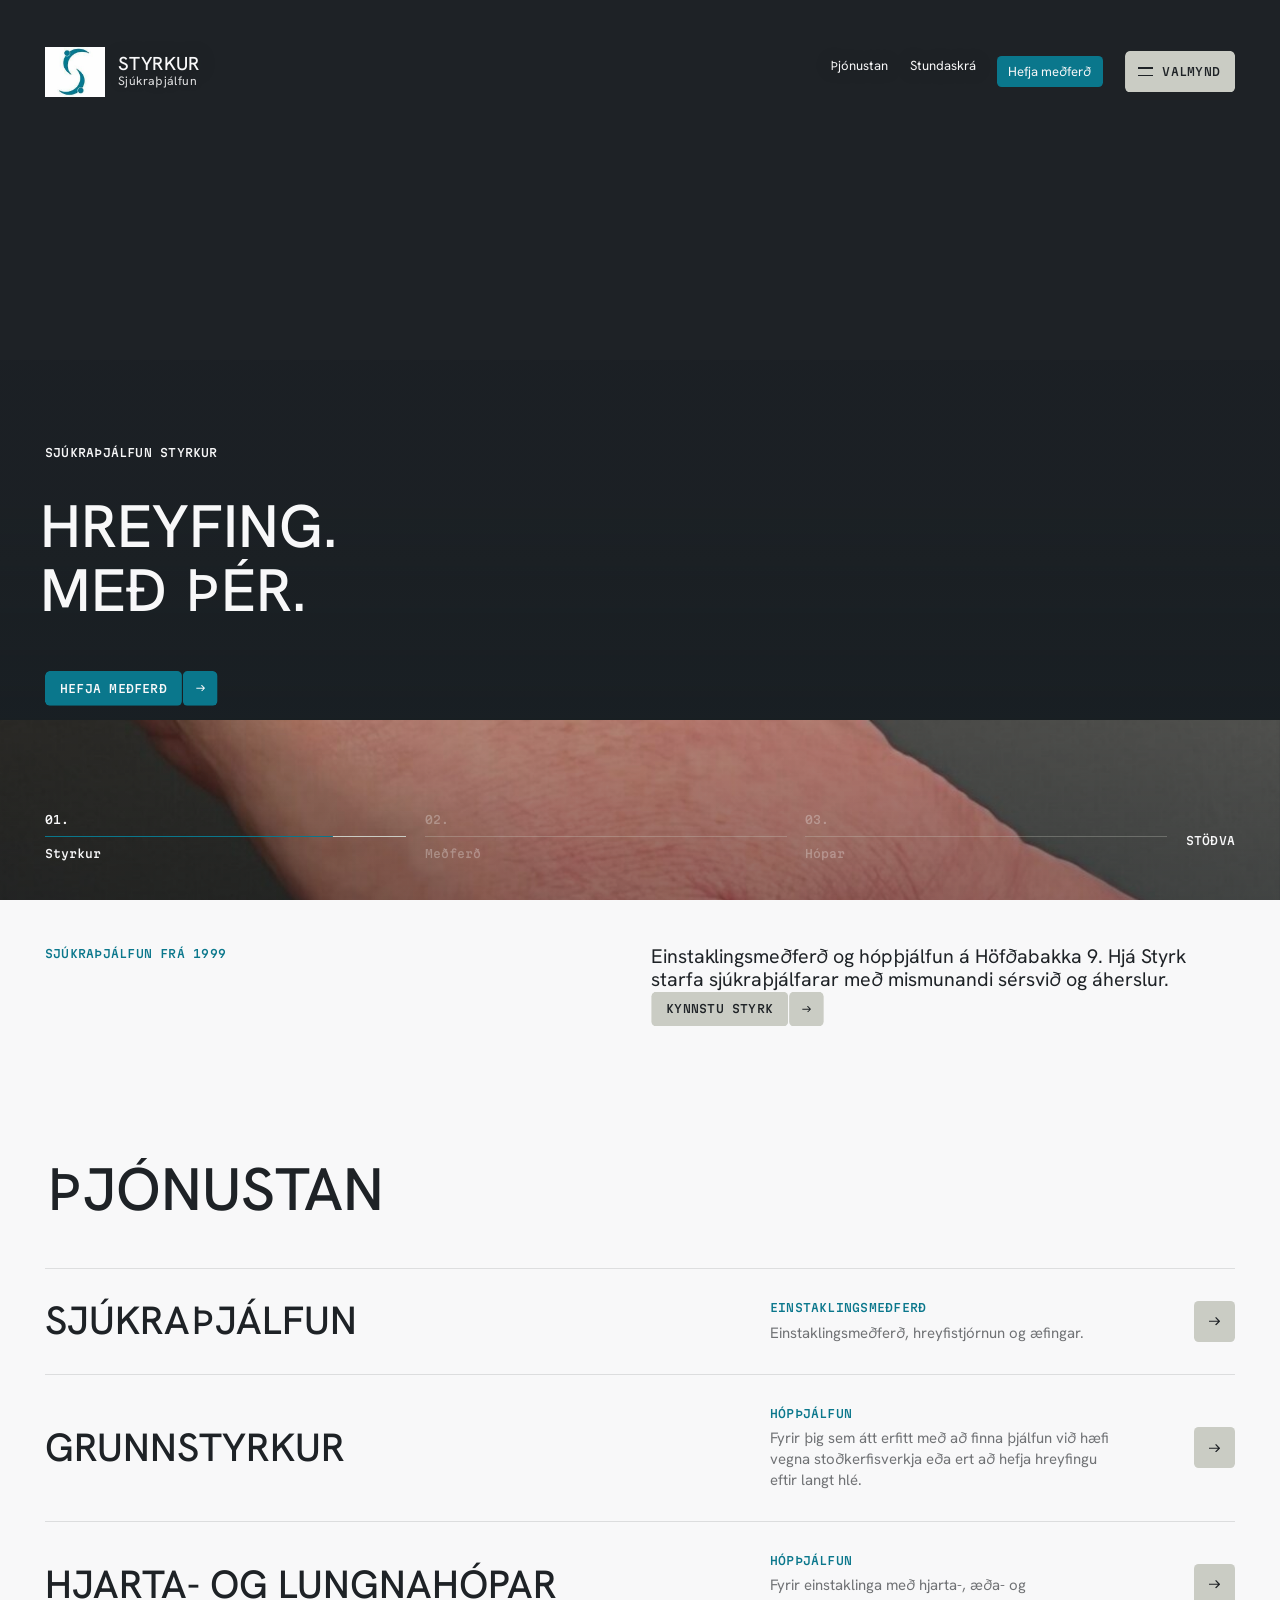
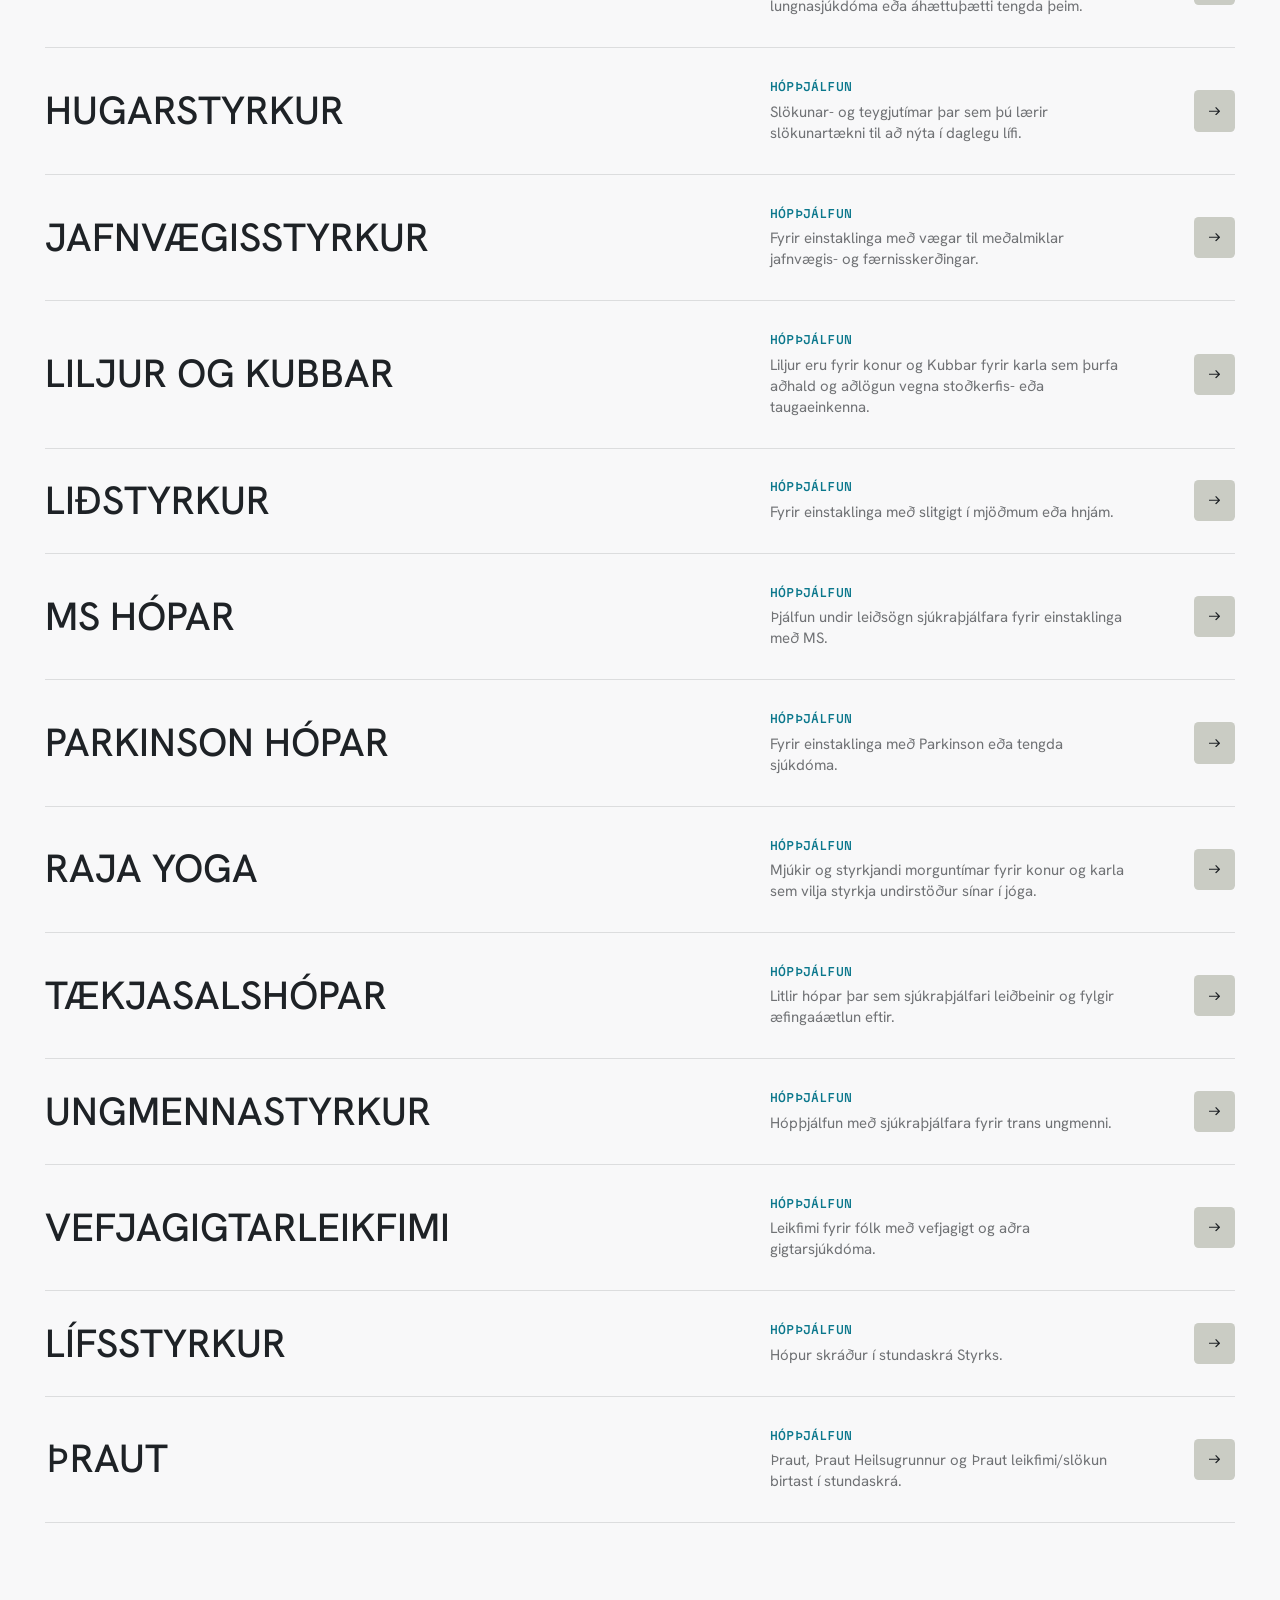
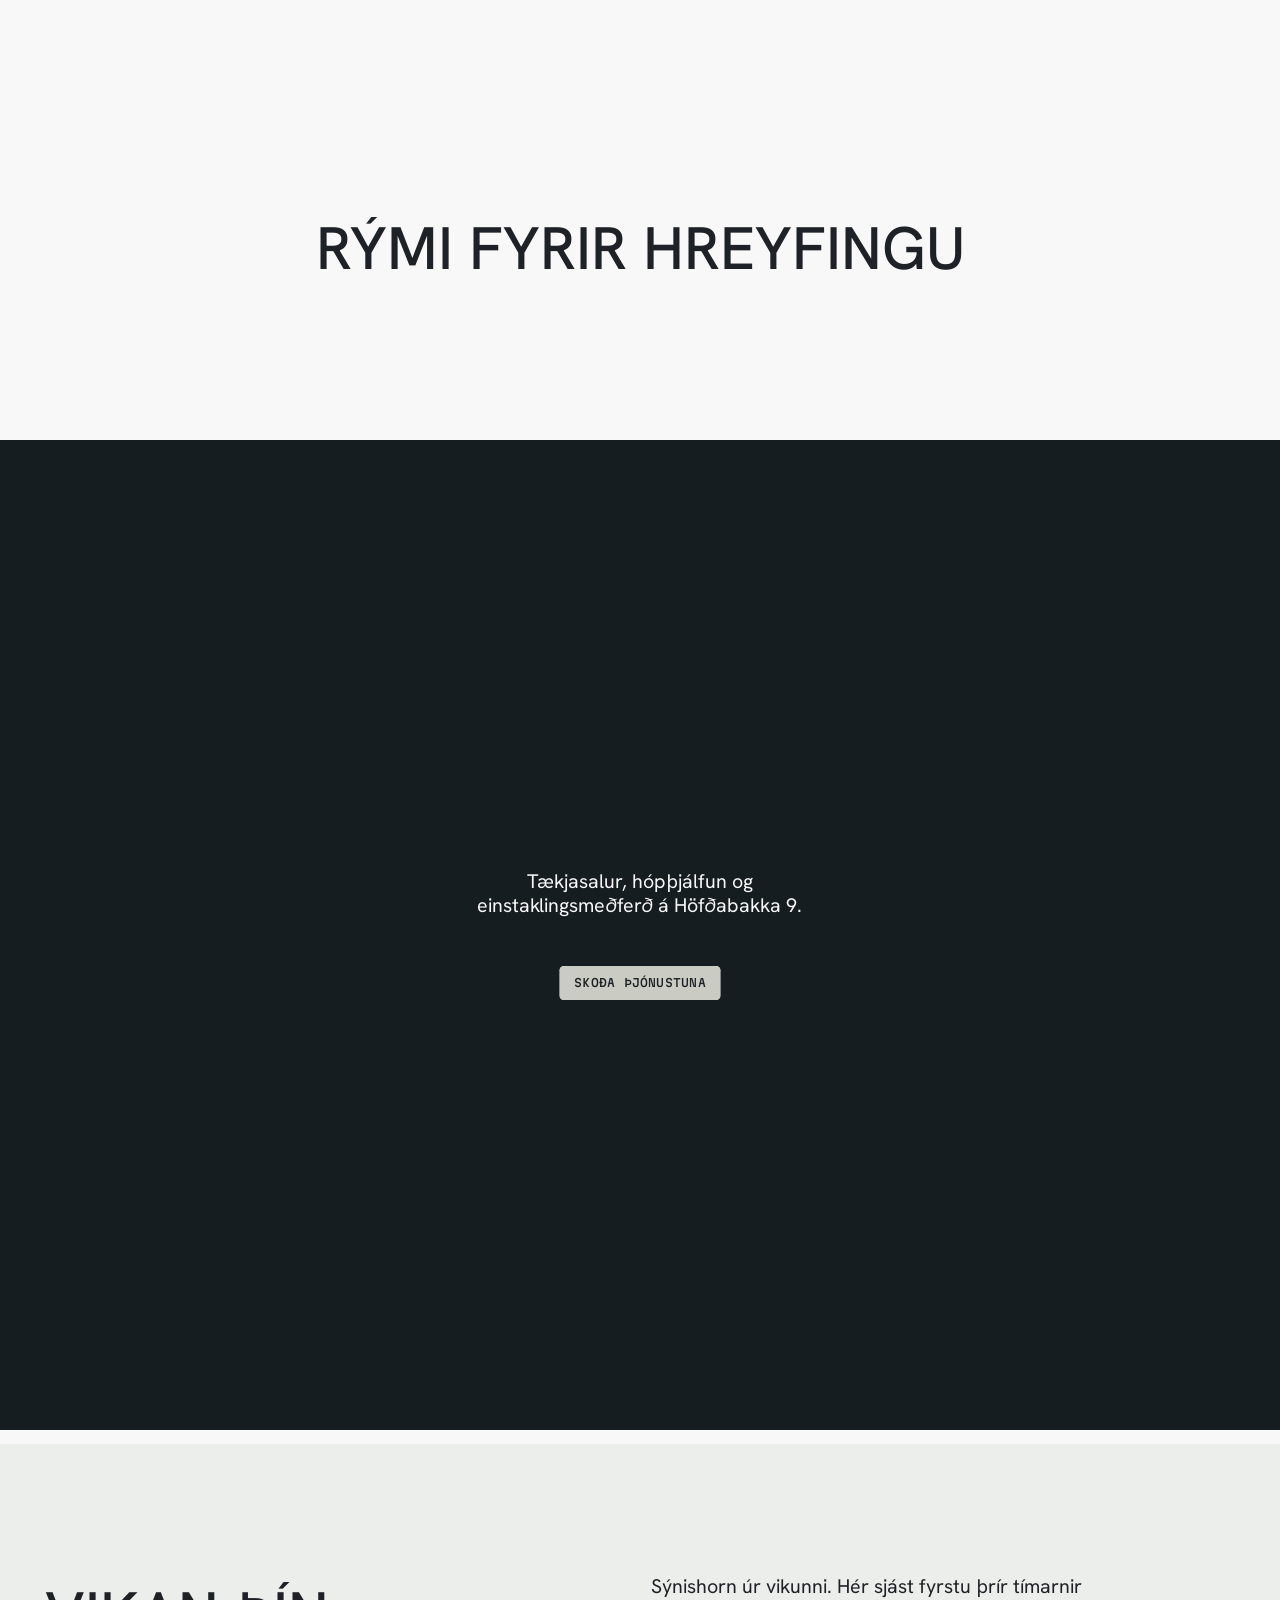
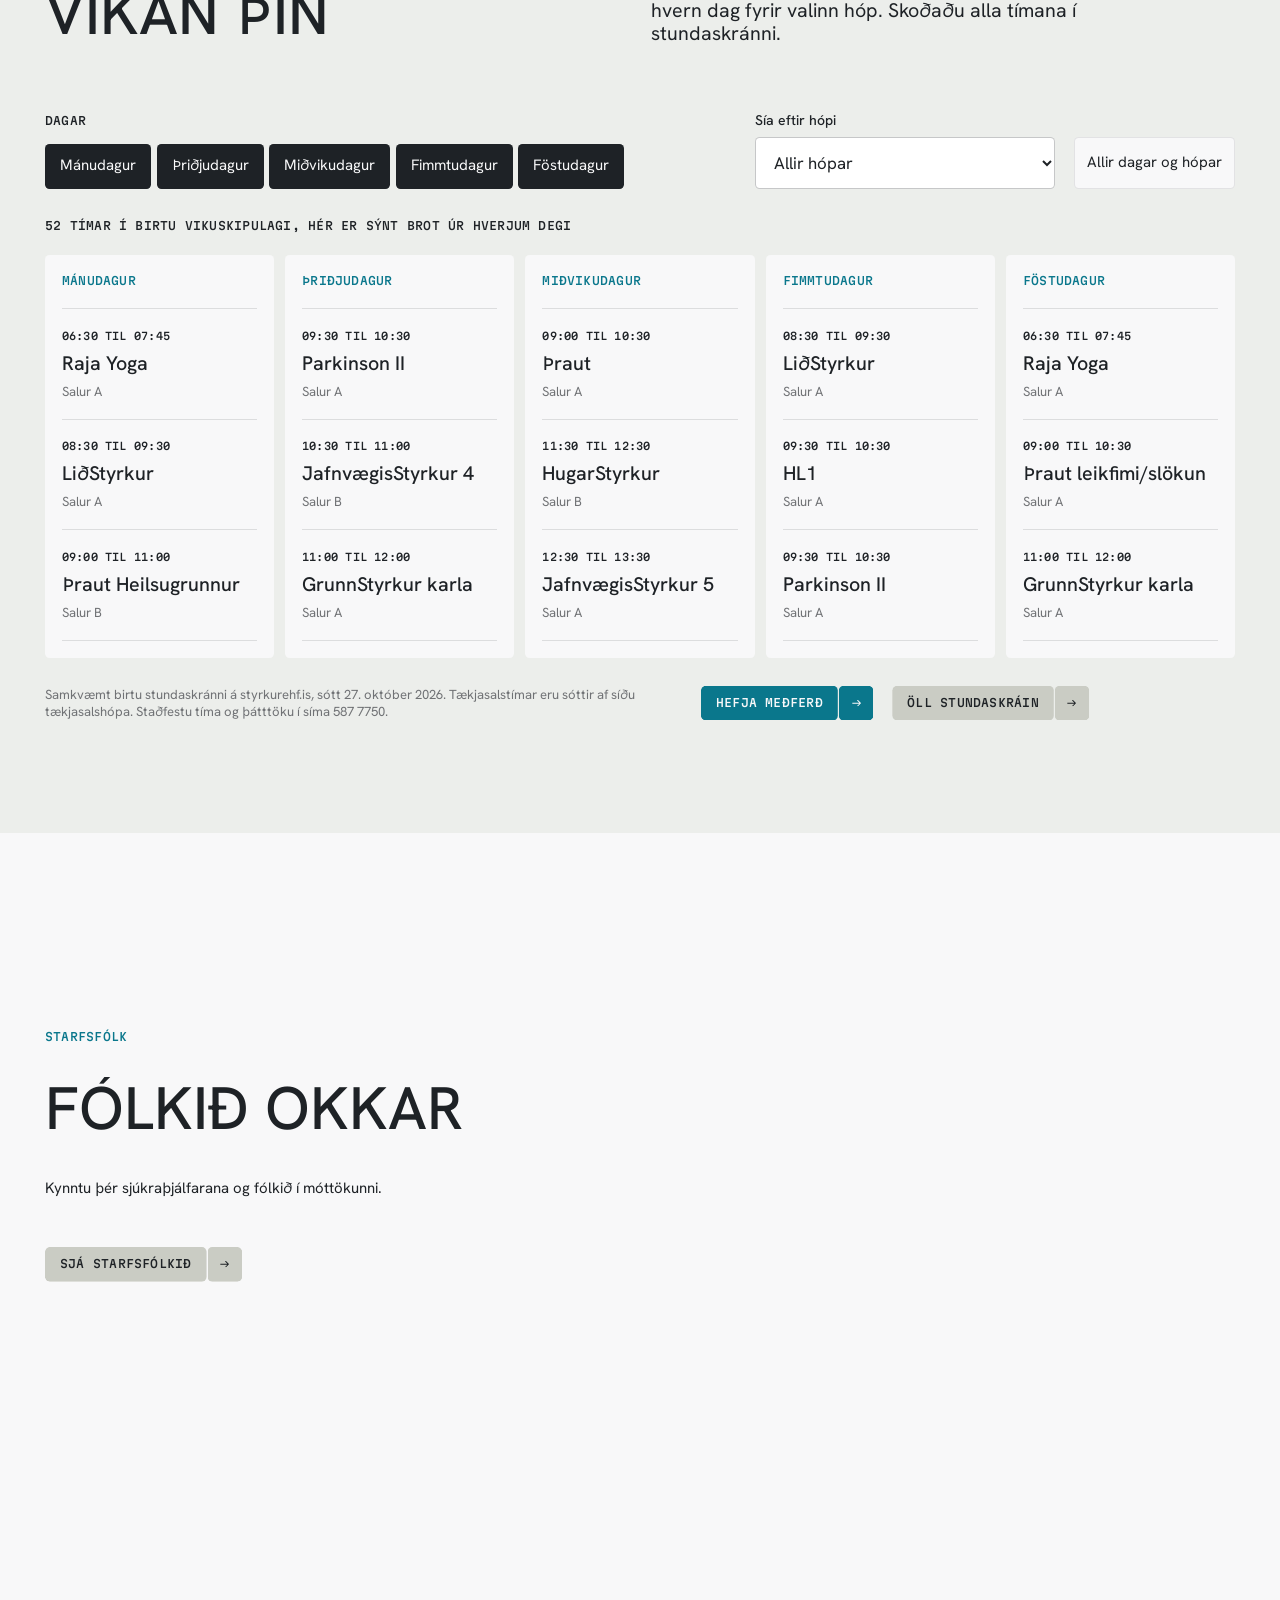
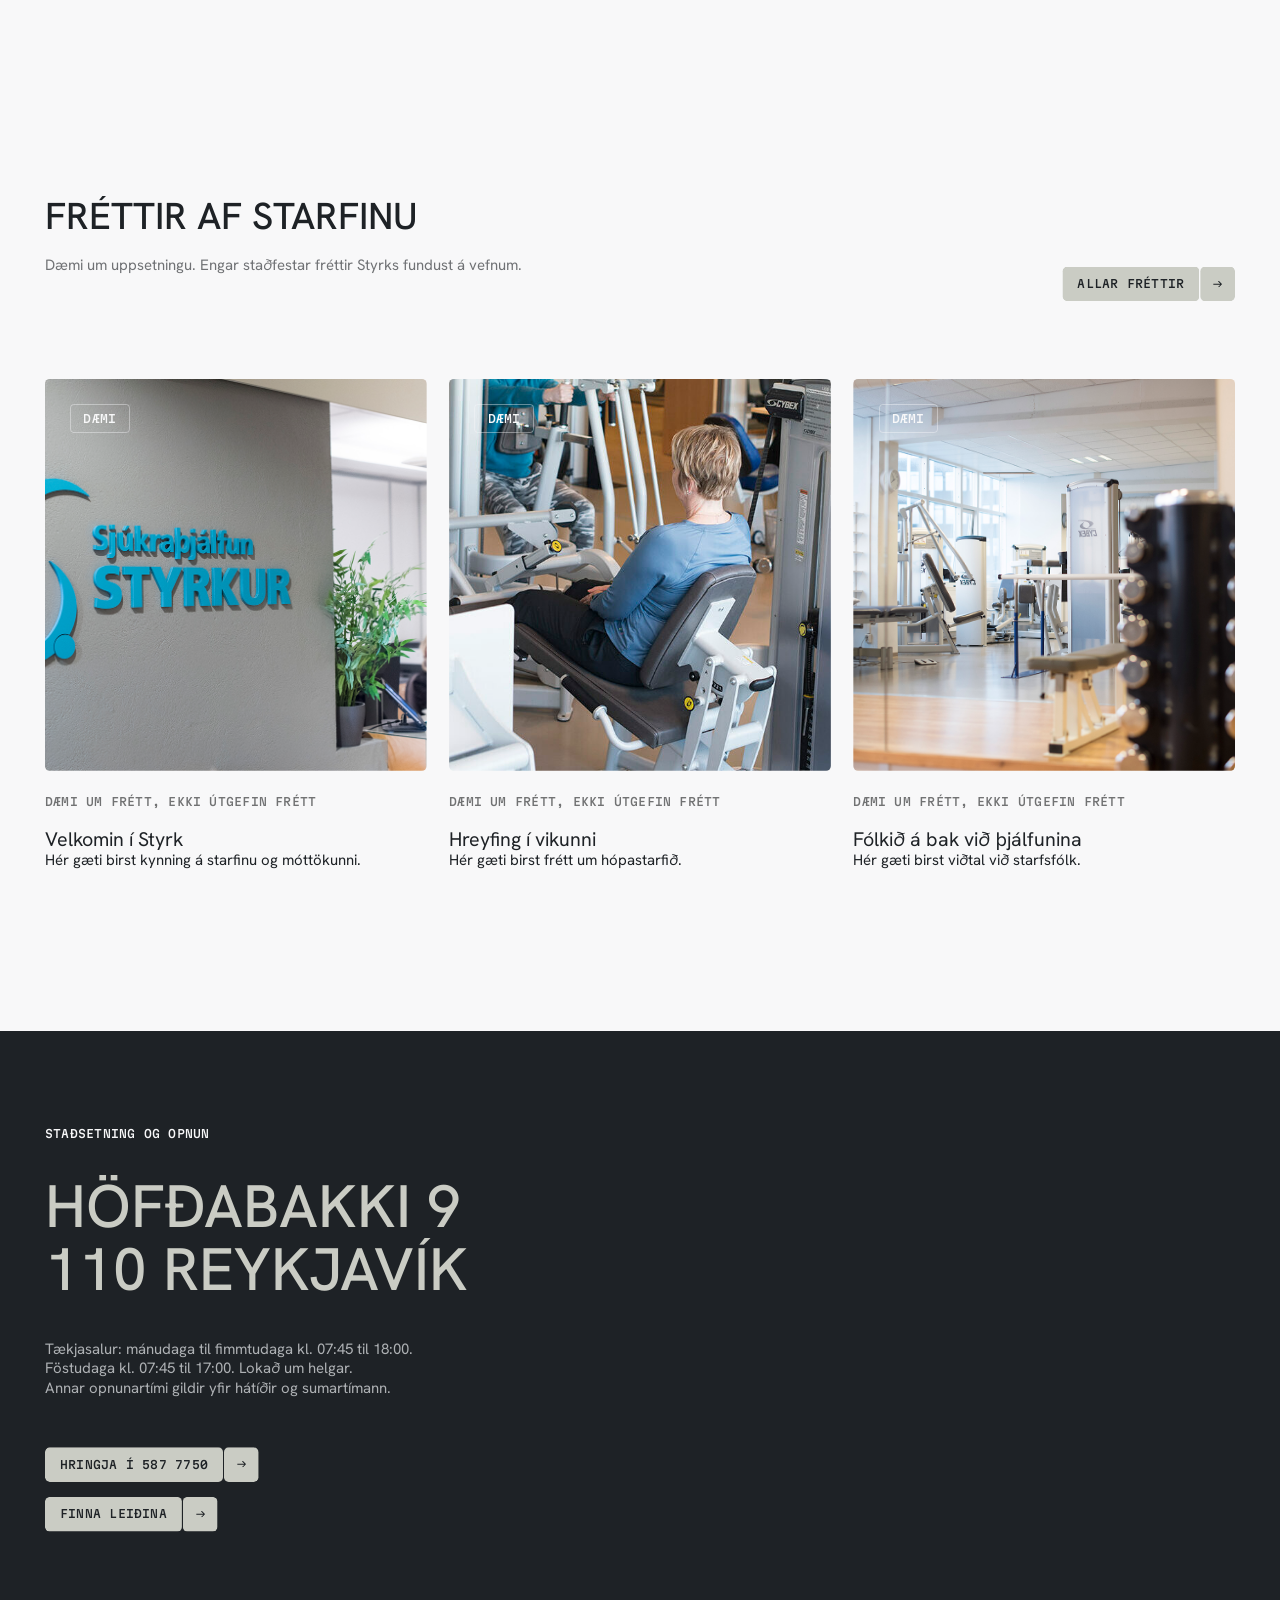
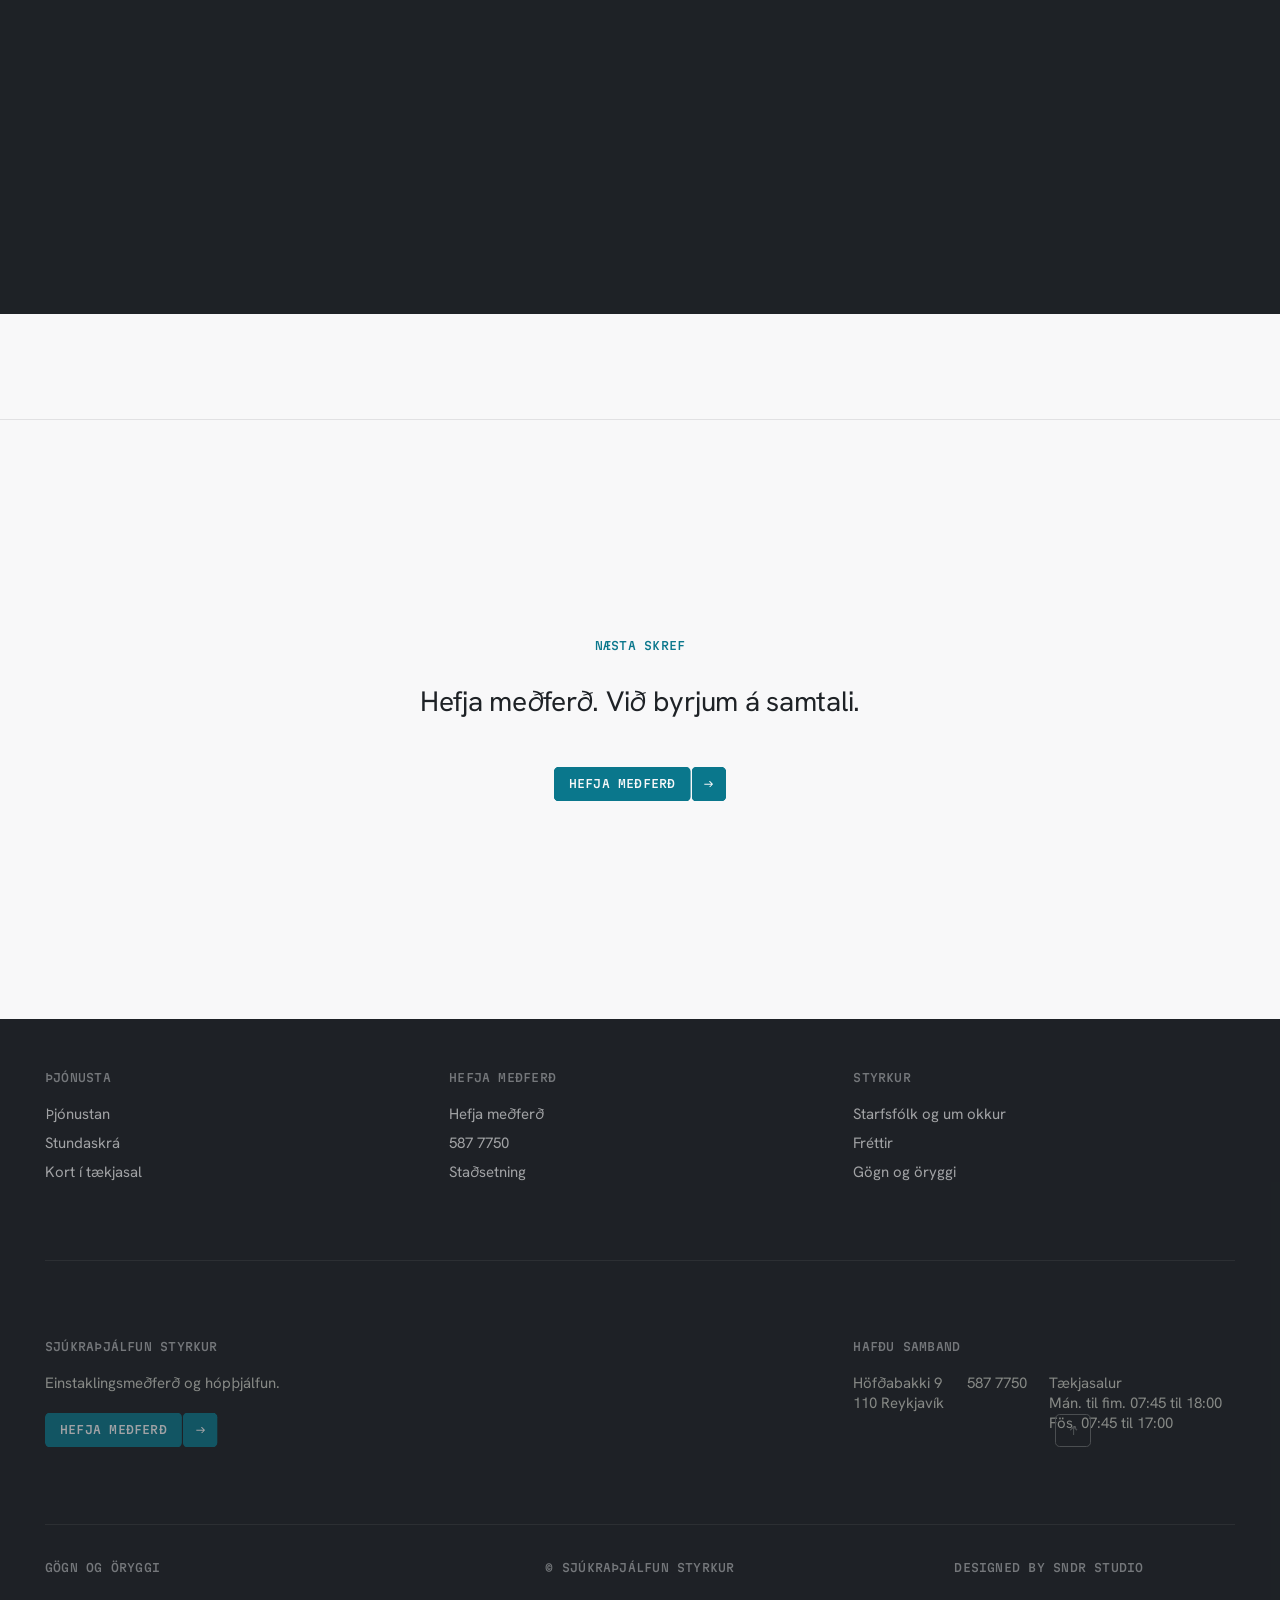
==== index.html @ fd708a23 "Deploy bebd283 (noindex preview)" ====
<!doctype html>
<html lang="is">
<head>
<meta charset="utf-8">
<meta name="viewport" content="width=device-width, initial-scale=1">
<title>Sjúkraþjálfun og hópþjálfun | Sjúkraþjálfun Styrkur</title>
<meta http-equiv="Content-Security-Policy" content="form-action 'none'">
<meta name="robots" content="noindex, nofollow">
<meta name="theme-color" content="#f8f8f9">
<link rel="icon" type="image/jpeg" href="img/cropped-cropped-logo.jpg">
<link rel="apple-touch-icon" href="img/cropped-cropped-logo.jpg">
<script>/* landing loader gate: home page, first visit per session, motion allowed. Failsafe opens after 4.5 s whatever happens. */
(function(){var d=document.documentElement,open;window.styrkurGate=new Promise(function(r){open=r});window.styrkurOpen=open;
try{var home=/(\/|index\.html)$/.test(location.pathname),seen=sessionStorage.getItem('styrkur-seen'),calm=matchMedia('(prefers-reduced-motion: reduce)').matches;
if(home&&!seen&&!calm){d.classList.add('is-loading');setTimeout(function(){if(d.classList.contains('is-loading')){d.classList.remove('is-loading');var l=document.getElementById('ldr');if(l)l.remove();open()}},4500)}else open()}catch(e){open()}})();</script>
<link rel="stylesheet" href="css/brand.css?v=styrkur-1">
<link rel="stylesheet" href="css/site.css?v=styrkur-1">
<link rel="stylesheet" href="css/pages.css?v=styrkur-1">
<link rel="stylesheet" href="css/styrkur.css?v=styrkur-3">
</head>
<body data-page="index">
<!-- Frumgerð. Ekkert er sent úr eyðublaðinu. -->
<svg width="0" height="0" style="position:absolute" aria-hidden="true"><symbol id="arrow" viewBox="0 0 12 9">
<path d="M7.5 0 12 4.5 7.5 9l-.9-.9 3-3H0V3.9h9.6l-3-3z" fill="currentColor"/></symbol></svg><a class="skip" href="#main">Fara beint í efni</a>
<header class="hdr hdr--offwhite" id="hdr"><div class="hdr__row"><a class="logo logo--lock" href="index.html" aria-label="Sjúkraþjálfun Styrkur, forsíða"><img class="logo__seal" src="img/cropped-cropped-logo.jpg" width="200" height="167" alt=""><span class="logo__name" translate="no"><span>STYRKUR</span><span>Sjúkraþjálfun</span></span></a>
<nav class="hdr__nav" aria-label="Flýtileiðir"><a href="thjonusta.html">Þjónustan</a><a href="stundaskra.html">Stundaskrá</a><a href="byrja.html" class="hdr__book">Hefja meðferð</a></nav>
<button class="burger burger--lbl " id="burger" aria-label="Opna valmynd" aria-expanded="false" aria-controls="nav"><span class="burger__in"></span><span class="burger__l"></span><span class="burger__t" aria-hidden="true">Valmynd</span></button></div></header>
<div class="nav-veil" aria-hidden="true"></div><div class="nav" id="nav" role="dialog" aria-modal="true" aria-label="Valmynd" tabindex="-1" inert><div class="nav__scroll" data-nav-scroll><div class="nav__box"><div class="nav__head"><a class="logo logo--lock" href="index.html" aria-label="Sjúkraþjálfun Styrkur, forsíða"><img class="logo__seal" src="img/cropped-cropped-logo.jpg" width="200" height="167" alt=""><span class="logo__name" translate="no"><span>STYRKUR</span><span>Sjúkraþjálfun</span></span></a><button class="burger burger--lbl nav__close" id="close" aria-label="Loka valmynd" ><span class="burger__in"></span><span class="burger__l"></span><span class="burger__t" aria-hidden="true">Loka</span></button></div><div class="nav__cols"><div class="nav__col">
<h2 class="nav__title t-mono"><button type="button" class="acc" aria-expanded="false" data-split="chars">Þjónusta</button></h2>
<ul class="nav__links">
<li><a href="thjonusta.html"><span style="--i:0">Þjónustan</span></a></li>
<li><a href="stundaskra.html"><span style="--i:1">Stundaskrá</span></a></li>
<li><a href="gjafabref.html"><span style="--i:2">Kort í tækjasal</span></a></li>
</ul></div><div class="nav__col">
<h2 class="nav__title t-mono"><button type="button" class="acc" aria-expanded="false" data-split="chars">Hefja meðferð</button></h2>
<ul class="nav__links">
<li><a href="byrja.html"><span style="--i:0">Hefja meðferð</span></a></li>
<li><a href="tel:+3545877750"><span style="--i:1">587 7750</span></a></li>
<li><a href="starfsfolk.html#stadsetning"><span style="--i:2">Staðsetning</span></a></li>
</ul></div><div class="nav__col">
<h2 class="nav__title t-mono"><button type="button" class="acc" aria-expanded="false" data-split="chars">Styrkur</button></h2>
<ul class="nav__links">
<li><a href="starfsfolk.html"><span style="--i:0">Starfsfólk og um okkur</span></a></li>
<li><a href="frettir.html"><span style="--i:1">Fréttir</span></a></li>
<li><a href="gogn.html"><span style="--i:2">Gögn og öryggi</span></a></li>
</ul></div></div><div class="nav__cards"><a class="nav__card" href="byrja.html"><span class="nav__thumb"><img class="ph" src="img/IMG_5588-scaled-e1670781606950.jpg" width="1920" height="1331" alt="" loading="lazy" decoding="async"></span><span class="nav__card-t"><span>Hefja meðferð</span><span>Byrjum á samtali</span></span></a><a class="nav__card" href="stundaskra.html"><span class="nav__thumb"><img class="ph" src="img/DSC_3458-copy-e1670781083453-edited.jpg" width="907" height="567" alt="" loading="lazy" decoding="async"></span><span class="nav__card-t"><span>Vikan þín</span><span>Hópar og tímar</span></span></a><a class="nav__card" href="starfsfolk.html"><span class="nav__thumb"><img class="ph" src="img/DSC_3448-copy.jpg" width="1200" height="801" alt="" loading="lazy" decoding="async"></span><span class="nav__card-t"><span>Fólkið okkar</span><span>Kynntu þér starfsfólkið</span></span></a></div><div class="nav__foot t-mono"><a href="tel:+3545877750"><span>587 7750</span></a><a href="starfsfolk.html#stadsetning"><span>Höfðabakki 9</span></a>
<p><span>© Sjúkraþjálfun Styrkur</span></p>
</div></div></div></div>
<main id="main" data-hero-dark><div class="ldr" id="ldr" aria-hidden="true"><div class="ldr__in"><img class="ldr__seal" src="img/cropped-cropped-logo.jpg" width="200" height="167" alt=""><span class="ldr__bar"><i></i></span></div></div>
<h1 class="sr">Sjúkraþjálfun Styrkur</h1>
<section class="hero" data-theme="media" id="hero"><div class="hero__stage"><div class="hero__slide is-active" data-i="0"><div class="hero__frame"><div class="hero__media"><img class="ph" src="img/IMG_5588-scaled-e1670781606950.jpg" width="1920" height="1331" alt="Meðferð hjá sjúkraþjálfara Styrks" fetchpriority="high" data-crop="hands"></div></div></div><div class="hero__slide " data-i="1"><div class="hero__frame"><div class="hero__media"><img class="ph" src="img/DSC_3448-copy.jpg" width="1200" height="801" alt="Móttaka Styrks" loading="lazy" decoding="async"></div></div></div><div class="hero__slide " data-i="2"><div class="hero__frame"><div class="hero__media"><img class="ph" src="img/DSC_3889l.jpg" width="1379" height="920" alt="Meðferð og þjálfun hjá Styrk" loading="lazy" decoding="async"></div></div></div></div><div class="hero__texts"><div class="hero__text grid " data-text="0" data-name="Styrkur">
<p class="hero__label t-mono"><span class="mask"><span data-reveal="slide">Sjúkraþjálfun Styrkur</span></span></p>
<h2 class="hero__title t-h1" data-split="lines3d">Hreyfing.<br>Með þér.</h2>
<div class="hero__cta" data-reveal="slide"><a class="btn btn--signal" href="byrja.html"><span class="btn__in"><span class="btn__seg">Hefja meðferð</span><span class="btn__seg btn__seg--icon"><svg aria-hidden="true"><use href="#arrow"/></svg></span></span></a></div></div><div class="hero__text grid is-hidden" data-text="1" data-name="Meðferð">
<p class="hero__label t-mono"><span class="mask"><span data-reveal="slide">Einstaklingsmeðferð</span></span></p>
<h2 class="hero__title t-h1" data-split="lines3d">Þjálfun fyrir þig</h2>
<div class="hero__cta" data-reveal="slide"><a class="btn btn--signal" href="byrja.html"><span class="btn__in"><span class="btn__seg">Hefja meðferð</span><span class="btn__seg btn__seg--icon"><svg aria-hidden="true"><use href="#arrow"/></svg></span></span></a></div></div><div class="hero__text grid is-hidden" data-text="2" data-name="Hópar">
<p class="hero__label t-mono"><span class="mask"><span data-reveal="slide">Hópþjálfun</span></span></p>
<h2 class="hero__title t-h1" data-split="lines3d">Finndu þinn takt</h2>
<div class="hero__cta" data-reveal="slide"><a class="btn btn--signal" href="byrja.html"><span class="btn__in"><span class="btn__seg">Hefja meðferð</span><span class="btn__seg btn__seg--icon"><svg aria-hidden="true"><use href="#arrow"/></svg></span></span></a></div></div></div><div class="hero__ctrl"><div class="pager t-mono" id="pager"></div><button class="hero__pause t-mono" id="heroPause" aria-pressed="false">Stöðva</button></div></section>
<section class="lwc grid px" data-theme="white" id="inngangur">
<p class="lwc__label t-mono eyebrow" data-split="chars">Sjúkraþjálfun frá 1999</p>
<div class="lwc__body">
<p class="t-lead" data-split="lines">Einstaklingsmeðferð og hópþjálfun á Höfðabakka 9. Hjá Styrk starfa sjúkraþjálfarar með mismunandi sérsvið og áherslur.</p>
<a class="btn " href="starfsfolk.html"><span class="btn__in"><span class="btn__seg">Kynnstu Styrk</span><span class="btn__seg btn__seg--icon"><svg aria-hidden="true"><use href="#arrow"/></svg></span></span></a></div></section>
<section class="cat px" data-theme="white" id="thjonusta">
<h2 class="cat__h t-h1" data-split="lines3d">Þjónustan</h2>
<ul class="cat__list">
<li data-reveal="fade"><a class="cat__i" href="thjonusta.html#einstaklingsmedferd"><span class="cat__n">Sjúkraþjálfun</span><span class="cat__d"><span class="cat__t t-mono">Einstaklingsmeðferð</span><span>Einstaklingsmeðferð, hreyfistjórnun og æfingar.</span></span><span class="cat__a" aria-hidden="true"><svg><use href="#arrow"/></svg></span><span class="cat__thumb"><img class="ph" src="img/IMG_5588-scaled-e1670781606950.jpg" width="1920" height="1331" alt="" loading="lazy" decoding="async"></span></a></li>
<li data-reveal="fade"><a class="cat__i" href="thjonusta.html#grunnstyrkur"><span class="cat__n">GrunnStyrkur</span><span class="cat__d"><span class="cat__t t-mono">Hópþjálfun</span><span>Fyrir þig sem átt erfitt með að finna þjálfun við hæfi vegna stoðkerfisverkja eða ert að hefja hreyfingu eftir langt hlé.</span></span><span class="cat__a" aria-hidden="true"><svg><use href="#arrow"/></svg></span><span class="cat__thumb"><img class="ph" src="img/DSC_3458-copy-e1670781083453-edited.jpg" width="907" height="567" alt="" loading="lazy" decoding="async"></span></a></li>
<li data-reveal="fade"><a class="cat__i" href="thjonusta.html#hjarta"><span class="cat__n">Hjarta- og lungnahópar</span><span class="cat__d"><span class="cat__t t-mono">Hópþjálfun</span><span>Fyrir einstaklinga með hjarta-, æða- og lungnasjúkdóma eða áhættuþætti tengda þeim.</span></span><span class="cat__a" aria-hidden="true"><svg><use href="#arrow"/></svg></span><span class="cat__thumb"><img class="ph" src="img/DSC_3884l.jpg" width="1444" height="964" alt="" loading="lazy" decoding="async"></span></a></li>
<li data-reveal="fade"><a class="cat__i" href="thjonusta.html#hugarstyrkur"><span class="cat__n">HugarStyrkur</span><span class="cat__d"><span class="cat__t t-mono">Hópþjálfun</span><span>Slökunar- og teygjutímar þar sem þú lærir slökunartækni til að nýta í daglegu lífi.</span></span><span class="cat__a" aria-hidden="true"><svg><use href="#arrow"/></svg></span><span class="cat__thumb"><img class="ph" src="img/DSC_3889l.jpg" width="1379" height="920" alt="" loading="lazy" decoding="async"></span></a></li>
<li data-reveal="fade"><a class="cat__i" href="thjonusta.html#jafnvaegi"><span class="cat__n">JafnvægisStyrkur</span><span class="cat__d"><span class="cat__t t-mono">Hópþjálfun</span><span>Fyrir einstaklinga með vægar til meðalmiklar jafnvægis- og færnisskerðingar.</span></span><span class="cat__a" aria-hidden="true"><svg><use href="#arrow"/></svg></span><span class="cat__thumb"><img class="ph" src="img/IMG_5588-scaled-e1670781606950.jpg" width="1920" height="1331" alt="" loading="lazy" decoding="async"></span></a></li>
<li data-reveal="fade"><a class="cat__i" href="thjonusta.html#liljur"><span class="cat__n">Liljur og Kubbar</span><span class="cat__d"><span class="cat__t t-mono">Hópþjálfun</span><span>Liljur eru fyrir konur og Kubbar fyrir karla sem þurfa aðhald og aðlögun vegna stoðkerfis- eða taugaeinkenna.</span></span><span class="cat__a" aria-hidden="true"><svg><use href="#arrow"/></svg></span><span class="cat__thumb"><img class="ph" src="img/DSC_3458-copy-e1670781083453-edited.jpg" width="907" height="567" alt="" loading="lazy" decoding="async"></span></a></li>
<li data-reveal="fade"><a class="cat__i" href="thjonusta.html#lidstyrkur"><span class="cat__n">LiðStyrkur</span><span class="cat__d"><span class="cat__t t-mono">Hópþjálfun</span><span>Fyrir einstaklinga með slitgigt í mjöðmum eða hnjám.</span></span><span class="cat__a" aria-hidden="true"><svg><use href="#arrow"/></svg></span><span class="cat__thumb"><img class="ph" src="img/DSC_3884l.jpg" width="1444" height="964" alt="" loading="lazy" decoding="async"></span></a></li>
<li data-reveal="fade"><a class="cat__i" href="thjonusta.html#ms"><span class="cat__n">MS hópar</span><span class="cat__d"><span class="cat__t t-mono">Hópþjálfun</span><span>Þjálfun undir leiðsögn sjúkraþjálfara fyrir einstaklinga með MS.</span></span><span class="cat__a" aria-hidden="true"><svg><use href="#arrow"/></svg></span><span class="cat__thumb"><img class="ph" src="img/DSC_3889l.jpg" width="1379" height="920" alt="" loading="lazy" decoding="async"></span></a></li>
<li data-reveal="fade"><a class="cat__i" href="thjonusta.html#parkinson"><span class="cat__n">Parkinson hópar</span><span class="cat__d"><span class="cat__t t-mono">Hópþjálfun</span><span>Fyrir einstaklinga með Parkinson eða tengda sjúkdóma.</span></span><span class="cat__a" aria-hidden="true"><svg><use href="#arrow"/></svg></span><span class="cat__thumb"><img class="ph" src="img/IMG_5588-scaled-e1670781606950.jpg" width="1920" height="1331" alt="" loading="lazy" decoding="async"></span></a></li>
<li data-reveal="fade"><a class="cat__i" href="thjonusta.html#yoga"><span class="cat__n">Raja Yoga</span><span class="cat__d"><span class="cat__t t-mono">Hópþjálfun</span><span>Mjúkir og styrkjandi morguntímar fyrir konur og karla sem vilja styrkja undirstöður sínar í jóga.</span></span><span class="cat__a" aria-hidden="true"><svg><use href="#arrow"/></svg></span><span class="cat__thumb"><img class="ph" src="img/DSC_3458-copy-e1670781083453-edited.jpg" width="907" height="567" alt="" loading="lazy" decoding="async"></span></a></li>
<li data-reveal="fade"><a class="cat__i" href="thjonusta.html#taekjasalur"><span class="cat__n">Tækjasalshópar</span><span class="cat__d"><span class="cat__t t-mono">Hópþjálfun</span><span>Litlir hópar þar sem sjúkraþjálfari leiðbeinir og fylgir æfingaáætlun eftir.</span></span><span class="cat__a" aria-hidden="true"><svg><use href="#arrow"/></svg></span><span class="cat__thumb"><img class="ph" src="img/DSC_3884l.jpg" width="1444" height="964" alt="" loading="lazy" decoding="async"></span></a></li>
<li data-reveal="fade"><a class="cat__i" href="thjonusta.html#ungmenni"><span class="cat__n">UngmennaStyrkur</span><span class="cat__d"><span class="cat__t t-mono">Hópþjálfun</span><span>Hópþjálfun með sjúkraþjálfara fyrir trans ungmenni.</span></span><span class="cat__a" aria-hidden="true"><svg><use href="#arrow"/></svg></span><span class="cat__thumb"><img class="ph" src="img/DSC_3889l.jpg" width="1379" height="920" alt="" loading="lazy" decoding="async"></span></a></li>
<li data-reveal="fade"><a class="cat__i" href="thjonusta.html#vefjagigt"><span class="cat__n">Vefjagigtarleikfimi</span><span class="cat__d"><span class="cat__t t-mono">Hópþjálfun</span><span>Leikfimi fyrir fólk með vefjagigt og aðra gigtarsjúkdóma.</span></span><span class="cat__a" aria-hidden="true"><svg><use href="#arrow"/></svg></span><span class="cat__thumb"><img class="ph" src="img/IMG_5588-scaled-e1670781606950.jpg" width="1920" height="1331" alt="" loading="lazy" decoding="async"></span></a></li>
<li data-reveal="fade"><a class="cat__i" href="thjonusta.html#lifsstyrkur"><span class="cat__n">LífsStyrkur</span><span class="cat__d"><span class="cat__t t-mono">Hópþjálfun</span><span>Hópur skráður í stundaskrá Styrks.</span></span><span class="cat__a" aria-hidden="true"><svg><use href="#arrow"/></svg></span><span class="cat__thumb"><img class="ph" src="img/DSC_3458-copy-e1670781083453-edited.jpg" width="907" height="567" alt="" loading="lazy" decoding="async"></span></a></li>
<li data-reveal="fade"><a class="cat__i" href="thjonusta.html#thraut"><span class="cat__n">Þraut</span><span class="cat__d"><span class="cat__t t-mono">Hópþjálfun</span><span>Þraut, Þraut Heilsugrunnur og Þraut leikfimi/slökun birtast í stundaskrá.</span></span><span class="cat__a" aria-hidden="true"><svg><use href="#arrow"/></svg></span><span class="cat__thumb"><img class="ph" src="img/DSC_3884l.jpg" width="1444" height="964" alt="" loading="lazy" decoding="async"></span></a></li>
</ul></section>
<section class="fsm" data-theme="white" id="thjalfun"><div class="fsm__intro px">
<h2 class="t-h1" data-split="lines3d">Rými fyrir hreyfingu</h2>
</div><div class="fsm__spacer plx" data-theme="media"><div class="fsm__sticky"><div class="fsm__bg"><span class="plx__m"><img class="ph" src="img/DSC_3889l.jpg" width="1200" height="801" loading="lazy" alt="Tækjasalur Styrks"></span></div><div class="fsm__content">
<p class="fsm__text t-lead" data-split="lines">Tækjasalur, hópþjálfun og einstaklingsmeðferð á Höfðabakka 9.</p>
<a class="btn" href="thjonusta.html" data-reveal="fade"><span class="btn__in"><span class="btn__seg">Skoða þjónustuna</span></span></a></div></div></div></section>
<section class="vk px" data-theme="grey" id="vikan" data-timetable data-limit="3"><div class="vk__head grid">
<h2 class="vk__title t-h1" data-split="lines3d">Vikan þín</h2>
<p class="vk__intro" data-split="lines">Sýnishorn úr vikunni. Hér sjást fyrstu þrír tímarnir hvern dag fyrir valinn hóp. Skoðaðu alla tímana í stundaskránni.</p>
</div><div class="st-filters" data-reveal="fade">
<fieldset>
<legend class="t-mono">Dagar</legend>
<div class="vk__picks"><label class="st-check"><input type="checkbox" value="mánudagur" checked data-day><span>Mánudagur</span></label><label class="st-check"><input type="checkbox" value="þriðjudagur" checked data-day><span>Þriðjudagur</span></label><label class="st-check"><input type="checkbox" value="miðvikudagur" checked data-day><span>Miðvikudagur</span></label><label class="st-check"><input type="checkbox" value="fimmtudagur" checked data-day><span>Fimmtudagur</span></label><label class="st-check"><input type="checkbox" value="föstudagur" checked data-day><span>Föstudagur</span></label></div></fieldset>
<div class="fld"><label for="group-filter">Sía eftir hópi</label><select id="group-filter"><option value="all">Allir hópar</option><option value="grunnstyrkur">GrunnStyrkur</option><option value="hjarta">Hjarta- og lungnahópar</option><option value="hugarstyrkur">HugarStyrkur</option><option value="jafnvaegi">JafnvægisStyrkur</option><option value="liljur">Liljur og Kubbar</option><option value="lidstyrkur">LiðStyrkur</option><option value="ms">MS hópar</option><option value="parkinson">Parkinson hópar</option><option value="yoga">Raja Yoga</option><option value="taekjasalur">Tækjasalshópar</option><option value="ungmenni">UngmennaStyrkur</option><option value="vefjagigt">Vefjagigtarleikfimi</option><option value="lifsstyrkur">LífsStyrkur</option><option value="thraut">Þraut</option></select></div><button class="vk__pick" type="button" data-reset>Allir dagar og hópar</button></div>
<p class="st-status t-mono" role="status" data-count-status></p>
<div class="st-week" data-results>
<section class="st-day" data-schedule-day="mánudagur">
<h3 class="t-mono">Mánudagur</h3>
<ul>
<li class="st-session" data-group="yoga"><span class="st-time t-mono"><time>06:30</time> til <time>07:45</time></span><a href="thjonusta.html#yoga">Raja Yoga</a><span class="st-room">Salur A</span></li>
<li class="st-session" data-group="lidstyrkur"><span class="st-time t-mono"><time>08:30</time> til <time>09:30</time></span><a href="thjonusta.html#lidstyrkur">LiðStyrkur</a><span class="st-room">Salur A</span></li>
<li class="st-session" data-group="thraut"><span class="st-time t-mono"><time>09:00</time> til <time>11:00</time></span><a href="thjonusta.html#thraut">Þraut Heilsugrunnur</a><span class="st-room">Salur B</span></li>
<li class="st-session" data-group="hjarta"><span class="st-time t-mono"><time>09:30</time> til <time>10:30</time></span><a href="thjonusta.html#hjarta">HL1</a><span class="st-room">Salur A</span></li>
<li class="st-session" data-group="liljur"><span class="st-time t-mono"><time>10:30</time> til <time>11:30</time></span><a href="thjonusta.html#liljur">Liljur</a><span class="st-room">Salur B</span></li>
<li class="st-session" data-group="taekjasalur"><span class="st-time t-mono"><time>10:30</time> til <time>11:30</time></span><a href="thjonusta.html#taekjasalur">Tækjasalshópur 2</a><span class="st-room">Tækjasalur</span></li>
<li class="st-session" data-group="hjarta"><span class="st-time t-mono"><time>11:30</time> til <time>12:30</time></span><a href="thjonusta.html#hjarta">HL2</a><span class="st-room">Salur A</span></li>
<li class="st-session" data-group="jafnvaegi"><span class="st-time t-mono"><time>12:30</time> til <time>13:30</time></span><a href="thjonusta.html#jafnvaegi">JafnvægisStyrkur 5</a><span class="st-room">Salur B</span></li>
<li class="st-session" data-group="taekjasalur"><span class="st-time t-mono"><time>12:30</time> til <time>13:30</time></span><a href="thjonusta.html#taekjasalur">Tækjasalshópur 3</a><span class="st-room">Tækjasalur</span></li>
<li class="st-session" data-group="ms"><span class="st-time t-mono"><time>13:00</time> til <time>14:00</time></span><a href="thjonusta.html#ms">MS hópur 1</a><span class="st-room">Salur B</span></li>
<li class="st-session" data-group="grunnstyrkur"><span class="st-time t-mono"><time>13:30</time> til <time>14:30</time></span><a href="thjonusta.html#grunnstyrkur">GrunnStyrkur 1</a><span class="st-room">Salur A</span></li>
<li class="st-session" data-group="ms"><span class="st-time t-mono"><time>14:00</time> til <time>15:00</time></span><a href="thjonusta.html#ms">MS hópur 2</a><span class="st-room">Salur B</span></li>
</ul>
<p class="st-day-empty" hidden>Engir birtir tímar fyrir þetta val.</p>
</section>
<section class="st-day" data-schedule-day="þriðjudagur">
<h3 class="t-mono">Þriðjudagur</h3>
<ul>
<li class="st-session" data-group="parkinson"><span class="st-time t-mono"><time>09:30</time> til <time>10:30</time></span><a href="thjonusta.html#parkinson">Parkinson II</a><span class="st-room">Salur A</span></li>
<li class="st-session" data-group="jafnvaegi"><span class="st-time t-mono"><time>10:30</time> til <time>11:00</time></span><a href="thjonusta.html#jafnvaegi">JafnvægisStyrkur 4</a><span class="st-room">Salur B</span></li>
<li class="st-session" data-group="grunnstyrkur"><span class="st-time t-mono"><time>11:00</time> til <time>12:00</time></span><a href="thjonusta.html#grunnstyrkur">GrunnStyrkur karla</a><span class="st-room">Salur A</span></li>
<li class="st-session" data-group="hjarta"><span class="st-time t-mono"><time>11:00</time> til <time>12:00</time></span><a href="thjonusta.html#hjarta">HL3</a><span class="st-room">Salur B</span></li>
<li class="st-session" data-group="taekjasalur"><span class="st-time t-mono"><time>11:30</time> til <time>12:30</time></span><a href="thjonusta.html#taekjasalur">Tækjasalshópur 1</a><span class="st-room">Tækjasalur</span></li>
<li class="st-session" data-group="grunnstyrkur"><span class="st-time t-mono"><time>12:00</time> til <time>13:00</time></span><a href="thjonusta.html#grunnstyrkur">GrunnStyrkur 2</a><span class="st-room">Salur A</span></li>
<li class="st-session" data-group="jafnvaegi"><span class="st-time t-mono"><time>13:00</time> til <time>14:00</time></span><a href="thjonusta.html#jafnvaegi">JafnvægisStyrkur 1</a><span class="st-room">Salur B</span></li>
<li class="st-session" data-group="jafnvaegi"><span class="st-time t-mono"><time>14:00</time> til <time>15:00</time></span><a href="thjonusta.html#jafnvaegi">JafnvægisStyrkur 2</a><span class="st-room">Salur B</span></li>
<li class="st-session" data-group="liljur"><span class="st-time t-mono"><time>14:30</time> til <time>15:30</time></span><a href="thjonusta.html#liljur">Kubbar</a><span class="st-room">Salur A</span></li>
<li class="st-session" data-group="jafnvaegi"><span class="st-time t-mono"><time>15:00</time> til <time>16:00</time></span><a href="thjonusta.html#jafnvaegi">JafnvægisStyrkur 3</a><span class="st-room">Salur B</span></li>
<li class="st-session" data-group="parkinson"><span class="st-time t-mono"><time>15:30</time> til <time>16:30</time></span><a href="thjonusta.html#parkinson">Parkinson I</a><span class="st-room">Salur A</span></li>
<li class="st-session" data-group="lifsstyrkur"><span class="st-time t-mono"><time>16:00</time> til <time>17:00</time></span><a href="thjonusta.html#lifsstyrkur">LífsStyrkur</a><span class="st-room">Salur B</span></li>
<li class="st-session" data-group="parkinson"><span class="st-time t-mono"><time>16:30</time> til <time>17:30</time></span><a href="thjonusta.html#parkinson">Parkinson III</a><span class="st-room">Salur A</span></li>
</ul>
<p class="st-day-empty" hidden>Engir birtir tímar fyrir þetta val.</p>
</section>
<section class="st-day" data-schedule-day="miðvikudagur">
<h3 class="t-mono">Miðvikudagur</h3>
<ul>
<li class="st-session" data-group="thraut"><span class="st-time t-mono"><time>09:00</time> til <time>10:30</time></span><a href="thjonusta.html#thraut">Þraut</a><span class="st-room">Salur A</span></li>
<li class="st-session" data-group="hugarstyrkur"><span class="st-time t-mono"><time>11:30</time> til <time>12:30</time></span><a href="thjonusta.html#hugarstyrkur">HugarStyrkur</a><span class="st-room">Salur B</span></li>
<li class="st-session" data-group="jafnvaegi"><span class="st-time t-mono"><time>12:30</time> til <time>13:30</time></span><a href="thjonusta.html#jafnvaegi">JafnvægisStyrkur 5</a><span class="st-room">Salur A</span></li>
<li class="st-session" data-group="ms"><span class="st-time t-mono"><time>13:00</time> til <time>14:00</time></span><a href="thjonusta.html#ms">MS hópur 1</a><span class="st-room">Salur B</span></li>
<li class="st-session" data-group="jafnvaegi"><span class="st-time t-mono"><time>13:30</time> til <time>14:30</time></span><a href="thjonusta.html#jafnvaegi">JafnvægisStyrkur 6</a><span class="st-room">Salur A</span></li>
<li class="st-session" data-group="ungmenni"><span class="st-time t-mono"><time>16:00</time> til <time>17:00</time></span><a href="thjonusta.html#ungmenni">UngmennaStyrkur</a><span class="st-room">Salur A</span></li>
</ul>
<p class="st-day-empty" hidden>Engir birtir tímar fyrir þetta val.</p>
</section>
<section class="st-day" data-schedule-day="fimmtudagur">
<h3 class="t-mono">Fimmtudagur</h3>
<ul>
<li class="st-session" data-group="lidstyrkur"><span class="st-time t-mono"><time>08:30</time> til <time>09:30</time></span><a href="thjonusta.html#lidstyrkur">LiðStyrkur</a><span class="st-room">Salur A</span></li>
<li class="st-session" data-group="hjarta"><span class="st-time t-mono"><time>09:30</time> til <time>10:30</time></span><a href="thjonusta.html#hjarta">HL1</a><span class="st-room">Salur A</span></li>
<li class="st-session" data-group="parkinson"><span class="st-time t-mono"><time>09:30</time> til <time>10:30</time></span><a href="thjonusta.html#parkinson">Parkinson II</a><span class="st-room">Salur A</span></li>
<li class="st-session" data-group="liljur"><span class="st-time t-mono"><time>09:30</time> til <time>10:30</time></span><a href="thjonusta.html#liljur">Liljur</a><span class="st-room">Salur B</span></li>
<li class="st-session" data-group="jafnvaegi"><span class="st-time t-mono"><time>10:30</time> til <time>11:30</time></span><a href="thjonusta.html#jafnvaegi">JafnvægisStyrkur 4</a><span class="st-room">Salur B</span></li>
<li class="st-session" data-group="taekjasalur"><span class="st-time t-mono"><time>10:30</time> til <time>11:30</time></span><a href="thjonusta.html#taekjasalur">Tækjasalshópur 2</a><span class="st-room">Tækjasalur</span></li>
<li class="st-session" data-group="hjarta"><span class="st-time t-mono"><time>11:30</time> til <time>12:30</time></span><a href="thjonusta.html#hjarta">HL2</a><span class="st-room">Salur A</span></li>
<li class="st-session" data-group="grunnstyrkur"><span class="st-time t-mono"><time>12:00</time> til <time>13:00</time></span><a href="thjonusta.html#grunnstyrkur">GrunnStyrkur 2</a><span class="st-room">Salur A</span></li>
<li class="st-session" data-group="jafnvaegi"><span class="st-time t-mono"><time>13:00</time> til <time>14:00</time></span><a href="thjonusta.html#jafnvaegi">JafnvægisStyrkur 1</a><span class="st-room">Salur B</span></li>
<li class="st-session" data-group="grunnstyrkur"><span class="st-time t-mono"><time>13:30</time> til <time>14:30</time></span><a href="thjonusta.html#grunnstyrkur">GrunnStyrkur 1</a><span class="st-room">Salur A</span></li>
<li class="st-session" data-group="jafnvaegi"><span class="st-time t-mono"><time>14:00</time> til <time>15:00</time></span><a href="thjonusta.html#jafnvaegi">JafnvægisStyrkur 2</a><span class="st-room">Salur B</span></li>
<li class="st-session" data-group="jafnvaegi"><span class="st-time t-mono"><time>15:00</time> til <time>16:00</time></span><a href="thjonusta.html#jafnvaegi">JafnvægisStyrkur 3</a><span class="st-room">Salur B</span></li>
<li class="st-session" data-group="parkinson"><span class="st-time t-mono"><time>15:30</time> til <time>16:30</time></span><a href="thjonusta.html#parkinson">Parkinson I</a><span class="st-room">Salur A</span></li>
<li class="st-session" data-group="parkinson"><span class="st-time t-mono"><time>16:30</time> til <time>17:30</time></span><a href="thjonusta.html#parkinson">Parkinson III</a><span class="st-room">Salur A</span></li>
</ul>
<p class="st-day-empty" hidden>Engir birtir tímar fyrir þetta val.</p>
</section>
<section class="st-day" data-schedule-day="föstudagur">
<h3 class="t-mono">Föstudagur</h3>
<ul>
<li class="st-session" data-group="yoga"><span class="st-time t-mono"><time>06:30</time> til <time>07:45</time></span><a href="thjonusta.html#yoga">Raja Yoga</a><span class="st-room">Salur A</span></li>
<li class="st-session" data-group="thraut"><span class="st-time t-mono"><time>09:00</time> til <time>10:30</time></span><a href="thjonusta.html#thraut">Þraut leikfimi/slökun</a><span class="st-room">Salur A</span></li>
<li class="st-session" data-group="grunnstyrkur"><span class="st-time t-mono"><time>11:00</time> til <time>12:00</time></span><a href="thjonusta.html#grunnstyrkur">GrunnStyrkur karla</a><span class="st-room">Salur A</span></li>
<li class="st-session" data-group="hjarta"><span class="st-time t-mono"><time>11:00</time> til <time>12:00</time></span><a href="thjonusta.html#hjarta">HL3</a><span class="st-room">Salur B</span></li>
<li class="st-session" data-group="thraut"><span class="st-time t-mono"><time>12:00</time> til <time>13:30</time></span><a href="thjonusta.html#thraut">Þraut leikfimi/slökun</a><span class="st-room">Salur A</span></li>
<li class="st-session" data-group="ms"><span class="st-time t-mono"><time>13:00</time> til <time>14:00</time></span><a href="thjonusta.html#ms">MS hópur 1</a><span class="st-room">Salur B</span></li>
<li class="st-session" data-group="jafnvaegi"><span class="st-time t-mono"><time>13:30</time> til <time>14:30</time></span><a href="thjonusta.html#jafnvaegi">JafnvægisStyrkur 6</a><span class="st-room">Salur A</span></li>
</ul>
<p class="st-day-empty" hidden>Engir birtir tímar fyrir þetta val.</p>
</section>
</div>
<p class="st-empty" hidden data-empty>Engir birtir tímar fyrir þetta val. Veldu aðra daga eða hóp.</p>
<div class="st-schedule-foot" data-reveal="fade">
<p>Samkvæmt birtu stundaskránni á styrkurehf.is, sótt 27. október 2026. Tækjasalstímar eru sóttir af síðu tækjasalshópa. Staðfestu tíma og þátttöku í síma 587 7750.</p>
<a class="btn btn--signal" href="byrja.html"><span class="btn__in"><span class="btn__seg">Hefja meðferð</span><span class="btn__seg btn__seg--icon"><svg aria-hidden="true"><use href="#arrow"/></svg></span></span></a><a class="btn " href="stundaskra.html"><span class="btn__in"><span class="btn__seg">Öll stundaskráin</span><span class="btn__seg btn__seg--icon"><svg aria-hidden="true"><use href="#arrow"/></svg></span></span></a></div></section>
<section class="tm  px" data-theme="white" id="folk"><div class="tm__wrap grid plx"><div class="tm__content">
<p class="t-mono eyebrow" data-split="chars">Starfsfólk</p>
<h2 class="t-h1" data-split="lines3d">Fólkið okkar</h2>
<p class="tm__copy" data-split="lines">Kynntu þér sjúkraþjálfarana og fólkið í móttökunni.</p>
<a class="btn " href="starfsfolk.html"><span class="btn__in"><span class="btn__seg">Sjá starfsfólkið</span><span class="btn__seg btn__seg--icon"><svg aria-hidden="true"><use href="#arrow"/></svg></span></span></a></div><div class="tm__media"><span class="plx__m"><img class="ph" src="img/DSC_3018sq.jpg" width="600" height="600" alt="Hjá Sjúkraþjálfun Styrk" loading="lazy" decoding="async"></span></div></div></section>
<section class="jt grid px" data-theme="white" id="frettir"><div class="jt__head">
<h2 class="t-h2" data-split="lines3d">Fréttir af starfinu</h2>
<p class="st-note">Dæmi um uppsetningu. Engar staðfestar fréttir Styrks fundust á vefnum.</p>
</div><div class="jt__cta"><a class="btn " href="frettir.html"><span class="btn__in"><span class="btn__seg">Allar fréttir</span><span class="btn__seg btn__seg--icon"><svg aria-hidden="true"><use href="#arrow"/></svg></span></span></a></div><ul class="jt__row">
<li>
<article class="tile" id="daemi-1" data-reveal="up"><div class="tile__img"><img class="ph" src="img/DSC_3448-copy.jpg" width="1200" height="801" alt="" loading="lazy" decoding="async"><span class="tile__chip t-mono">Dæmi</span></div><div class="tile__body">
<p class="tile__tags t-mono">Dæmi um frétt, ekki útgefin frétt</p>
<h3 class="tile__title t-lead">Velkomin í Styrk</h3>
<p>Hér gæti birst kynning á starfinu og móttökunni.</p>
</div></article>
</li>
<li>
<article class="tile" id="daemi-2" data-reveal="up"><div class="tile__img"><img class="ph" src="img/DSC_3458-copy-e1670781083453-edited.jpg" width="907" height="567" alt="" loading="lazy" decoding="async"><span class="tile__chip t-mono">Dæmi</span></div><div class="tile__body">
<p class="tile__tags t-mono">Dæmi um frétt, ekki útgefin frétt</p>
<h3 class="tile__title t-lead">Hreyfing í vikunni</h3>
<p>Hér gæti birst frétt um hópastarfið.</p>
</div></article>
</li>
<li>
<article class="tile" id="daemi-3" data-reveal="up"><div class="tile__img"><img class="ph" src="img/DSC_3889l.jpg" width="1379" height="920" alt="" loading="lazy" decoding="async"><span class="tile__chip t-mono">Dæmi</span></div><div class="tile__body">
<p class="tile__tags t-mono">Dæmi um frétt, ekki útgefin frétt</p>
<h3 class="tile__title t-lead">Fólkið á bak við þjálfunina</h3>
<p>Hér gæti birst viðtal við starfsfólk.</p>
</div></article>
</li>
</ul></section>
<section class="tmd" data-theme="dark" id="stadsetning"><div class="tmd__wrap plx"><div class="tmd__content">
<p class="t-mono eyebrow" data-split="chars">Staðsetning og opnun</p>
<h2 class="t-h1" data-split="lines3d">Höfðabakki 9<br>110 Reykjavík</h2>
<div class="tmd__copy" data-split="lines">
<p>Tækjasalur: mánudaga til fimmtudaga kl. 07:45 til 18:00. Föstudaga kl. 07:45 til 17:00. Lokað um helgar.</p>
<p>Annar opnunartími gildir yfir hátíðir og sumartímann.</p>
</div><a class="btn " href="tel:+3545877750"><span class="btn__in"><span class="btn__seg">Hringja í 587 7750</span><span class="btn__seg btn__seg--icon"><svg aria-hidden="true"><use href="#arrow"/></svg></span></span></a><a class="btn " href="https://www.google.com/maps/search/?api=1&amp;query=Hofdabakki+9+Reykjavik"><span class="btn__in"><span class="btn__seg">Finna leiðina</span><span class="btn__seg btn__seg--icon"><svg aria-hidden="true"><use href="#arrow"/></svg></span></span></a></div><div class="tmd__media"><span class="plx__m"><img class="ph" src="img/DSC_3448-copy.jpg" width="1200" height="801" alt="Móttaka Styrks" loading="lazy" decoding="async"></span></div></div></section>
<section class="fwc grid px" data-theme="white" id="hefja"><div class="fwc__box">
<p class="t-mono eyebrow" data-split="chars">Næsta skref</p>
<h2 class="fwc__copy" data-scrub>Hefja meðferð. Við byrjum á samtali.</h2>
<a class="btn btn--signal" href="byrja.html"><span class="btn__in"><span class="btn__seg">Hefja meðferð</span><span class="btn__seg btn__seg--icon"><svg aria-hidden="true"><use href="#arrow"/></svg></span></span></a></div></section>
</main>
<footer class="ftr" data-theme="dark"><div class="ftr__in px"><div class="ftr__nav grid"><div>
<h2 class="ftr__t t-mono"><button type="button" class="acc" aria-expanded="false">Þjónusta</button></h2>
<ul class="ftr__list">
<li><a href="thjonusta.html">Þjónustan</a></li>
<li><a href="stundaskra.html">Stundaskrá</a></li>
<li><a href="gjafabref.html">Kort í tækjasal</a></li>
</ul></div><div>
<h2 class="ftr__t t-mono"><button type="button" class="acc" aria-expanded="false">Hefja meðferð</button></h2>
<ul class="ftr__list">
<li><a href="byrja.html">Hefja meðferð</a></li>
<li><a href="tel:+3545877750">587 7750</a></li>
<li><a href="starfsfolk.html#stadsetning">Staðsetning</a></li>
</ul></div><div>
<h2 class="ftr__t t-mono"><button type="button" class="acc" aria-expanded="false">Styrkur</button></h2>
<ul class="ftr__list">
<li><a href="starfsfolk.html">Starfsfólk og um okkur</a></li>
<li><a href="frettir.html">Fréttir</a></li>
<li><a href="gogn.html">Gögn og öryggi</a></li>
</ul></div></div><div class="ftr__mid"><div class="ftr__news">
<h2 class="ftr__t t-mono">Sjúkraþjálfun Styrkur</h2>
<p>Einstaklingsmeðferð og hópþjálfun.</p>
<a class="btn btn--signal" href="byrja.html"><span class="btn__in"><span class="btn__seg">Hefja meðferð</span><span class="btn__seg btn__seg--icon"><svg aria-hidden="true"><use href="#arrow"/></svg></span></span></a></div><div class="ftr__contact">
<h2 class="ftr__t t-mono">Hafðu samband</h2>
<p>Höfðabakki 9<br>110 Reykjavík</p>
<a class="ul" href="tel:+3545877750">587 7750</a>
<p>Tækjasalur<br>Mán. til fim. 07:45 til 18:00<br>Fös. 07:45 til 17:00</p>
</div><button class="btn ftr__top" id="toTop" aria-label="Efst á síðu"><span class="btn__in"><span class="btn__seg"><svg viewBox="0 0 12 12" aria-hidden="true"><path d="M6 0 11 5l-.9.9L6.6 2.4V12H5.4V2.4L1.9 5.9 1 5z" fill="currentColor"/></svg><svg viewBox="0 0 12 12" aria-hidden="true"><path d="M6 0 11 5l-.9.9L6.6 2.4V12H5.4V2.4L1.9 5.9 1 5z" fill="currentColor"/></svg></span></span></button></div><div class="ftr__bot grid t-mono"><a href="gogn.html">Gögn og öryggi</a><span>© Sjúkraþjálfun Styrkur</span><a class="ftr__credit" href="https://sndrstudio.is">Designed by SNDR Studio</a></div></div></footer>
<div class="cur" id="cur" aria-hidden="true"><div class="cur__pill t-mono"><span id="curText"></span><svg style="width:1rem;height:.8rem"><use href="#arrow"/></svg></div></div>

<script src="js/vendor/gsap.min.js"></script>
<script src="js/vendor/SplitText.min.js"></script>
<script src="js/vendor/ScrollToPlugin.min.js"></script>
<script src="js/vendor/CustomEase.min.js"></script>
<script src="js/vendor/lenis.min.js"></script>
<script src="js/site.js?v=styrkur-3"></script>
<script src="js/styrkur.js?v=styrkur-3"></script>
</body>
</html>
---- css/brand.css ----
/* Styrkur brand layer. Original type and neutral system tokens retained. */
@font-face{font-family:"Sans";src:url("../fonts/hanken/hanken-grotesk-v12-latin_latin-ext-regular.woff2") format("woff2");font-weight:300 450;font-display:swap}
@font-face{font-family:"Sans";src:url("../fonts/hanken/hanken-grotesk-v12-latin_latin-ext-500.woff2") format("woff2");font-weight:451 700;font-display:swap}
@font-face{font-family:"Mono";src:url("../fonts/martian/martian-mono-v6-latin_latin-ext-100.woff2") format("woff2");font-weight:100 300;font-display:swap}
@font-face{font-family:"Mono";src:url("../fonts/martian/martian-mono-v6-latin_latin-ext-500.woff2") format("woff2");font-weight:301 700;font-display:swap}
:root{
  /* colour roles */
  --ink:#1e2226;      /* primary text, dark sections, menu panel          ref #1e2226 */
  --paper:#f8f8f9;    /* page background, text on dark                    ref #f8f8f9 */
  --signal:#0a778c;   /* median logo pixel; 4.91:1 on paper, 5.21:1 with white */
  --stone:#caccc4;    /* button fill, tracks, text on dark                 ref #caccc4 */
  --mute:#707275;     /* body copy on light: AA set from the bundle, 4.55:1 ref #787a7d */
  --mute-2:#717273;   /* tags, dates, table rows: AA 4.54:1                ref #a5a7a8 */
  --line-dark:#696c6e;/* outline button on dark, captions: 3.03:1         ref #4b4e51 */
  --media:#c9ccc6;    /* media placeholder before load                     ref #bbb */
  --sans:"Sans",system-ui,sans-serif;
  --mono:"Mono",ui-monospace,monospace;
}
.tmd__copy,.ftr__t,.nav__title{color:#86888b}  /* mute on ink: 4.50:1 */
---- css/site.css ----
/* Clean-room rebuild of the olympic.no system. Values from ../TEARDOWN.md. Own markup, own class names. */

:root{
  --wrap:172.8rem; --margin:4.8rem; --gutter:2.4rem; --cols:12; --radius:.5rem; --header-h:15.3rem;
  --col-w:calc((min(100vw,var(--wrap)) - 2*var(--margin) - (var(--cols) - 1)*var(--gutter))/var(--cols));
  --pad-x:max((100% - var(--wrap))/2 + var(--margin),var(--margin));
  --ease-out:cubic-bezier(.22,.7,.2,1); --ease-in:cubic-bezier(.55,.085,.68,.53); --ease-dive:cubic-bezier(.85,0,.15,1); --ease-tile:cubic-bezier(.77,0,.18,1);
  --menu-dur:1.2s; --menu-dim:.25; --tempo-1:2s; --tempo-2:2s;
}
@media (min-width:1729px){:root{--wrap:216rem;--margin:6rem;--gutter:3rem}}
@media (max-width:1023px){:root{--margin:2rem;--gutter:2rem;--tempo-1:.8s;--tempo-2:1s}}
@media (max-width:519px){:root{--header-h:18.1rem;--cols:2;--margin:1.6rem;--gutter:1.6rem}}

html{font-size:.5787037037vw;background:var(--paper);overflow:hidden scroll}
@media (min-width:1729px){html{font-size:.462962963vw}}
@media (max-width:1439px){html{font-size:.7320644217vw}}
@media (max-width:1023px){html{font-size:9px}}
@media (max-width:519px){html{font-size:2.6666666667vw}}
html.lenis,html.lenis body{height:auto}
.lenis.lenis-stopped{overflow:hidden}
*,*::before,*::after{box-sizing:border-box;margin:0;padding:0}
body{font:450 1.6rem/1.3125 var(--sans);color:var(--ink);background:var(--paper);-webkit-font-smoothing:antialiased}
a{color:inherit;text-decoration:none} button{font:inherit;color:inherit;background:none;border:0;cursor:pointer} ul{list-style:none} img{display:block;max-width:100%}
.sr{position:absolute;width:1px;height:1px;overflow:hidden;clip-path:inset(50%);white-space:nowrap}
html.no-scroll,html.menu-open{overflow:hidden;overscroll-behavior:none}

/* type roles */
.t-mono{font:500 1.2rem/1.5833333333 var(--mono);letter-spacing:.02em;text-transform:uppercase}
.t-h1{font:500 6.4rem/1.0625 var(--sans);text-transform:uppercase}
.t-h2{font:500 4rem/1.1 var(--sans);text-transform:uppercase}
.t-lead{font:450 2.1rem/1.1904761905 var(--sans)}
@media (max-width:1023px){.t-h2{font-size:3.4rem;line-height:1.0555555556}}
@media (max-width:767px){.t-h1{font-size:4rem;line-height:1.15}.t-lead{font-size:1.9rem;line-height:1.2105263158}}
.eyebrow{color:var(--signal)}
.grid{display:grid;grid-template-columns:repeat(var(--cols),minmax(0,1fr));column-gap:var(--gutter)}
.px{padding-inline:var(--pad-x)}

/* placeholder media: neutral, image-free */
.ph{position:absolute;inset:0;background:var(--media)}
.ph--sea{background:linear-gradient(180deg,#8d9aa3 0%,#5d6b75 45%,#2c353c 100%)}
.ph--dusk{background:linear-gradient(170deg,#a9b4ba 0%,#6f7c84 40%,#1f262b 100%)}
.ph--steel{background:linear-gradient(200deg,#7e8890 0%,#47525a 55%,#1b2126 100%)}
.ph--fog{background:linear-gradient(180deg,#c7cdd0 0%,#98a3a9 60%,#5f6a71 100%)}
.ph--night{background:linear-gradient(180deg,#39434b 0%,#1e2226 100%)}

/* parallax recipe (CSS scroll-driven) */
.plx{view-timeline-name:--plx;view-timeline-axis:block;overflow:clip}
.plx__m{--ty:-15%;position:absolute;left:0;top:0;width:100%;height:100%}
@media (max-width:519px){.plx__m{--ty:-10%}}
@supports (animation-timeline:scroll()){
  .plx__m{height:calc(100% + abs(var(--ty)));animation:plx 1s linear both;animation-timeline:--plx;animation-range:entry 0% cover 100%}
}
@keyframes plx{from{transform:translateY(var(--ty))}to{transform:translateY(0)}}

/* reveal recipes */
[data-reveal]{animation-duration:.8s;animation-timing-function:ease;animation-fill-mode:forwards}
[data-reveal=fade],[data-reveal=up]{opacity:0}
[data-reveal=fade].in{animation-name:k-appear}
[data-reveal=up].in{animation-name:k-appear-up}
[data-reveal=slide]{transform:translateY(100%)}
[data-reveal=slide].in{animation-name:k-slide-in}
[data-reveal=slide].out{animation-name:k-slide-out;animation-delay:0ms!important}
.mask{display:block;overflow:hidden}
[data-split]{opacity:0}
[data-split].in,[data-split].out{opacity:1}
[data-split] .w{display:inline-block;vertical-align:top;overflow:hidden;line-height:1}
[data-split] .wi{display:inline-block;line-height:inherit;transform:translateY(100%)}
[data-split] .l{display:block;overflow:hidden}
[data-split] .li{display:inline-block;transform:translateY(100%)}
[data-split=words].in .wi{animation:k-tide 1.2s var(--ease-out) forwards;animation-delay:calc(var(--i) * 80ms + var(--d,0ms))}
[data-split=lines].in .li{animation:k-appear-up 1.2s var(--ease-out) forwards;animation-delay:calc(var(--i) * 80ms + var(--d,0ms))}
[data-split=lines3d] .l{transform-style:preserve-3d;perspective:800px;perspective-origin:35% 90%}
[data-split=lines3d] .li{transform:none;transform-origin:bottom center;clip-path:inset(100% 0 0 0)}
[data-split=lines3d].in .li{animation:k-3d 1.6s var(--ease-out) forwards;animation-delay:calc(var(--i) * .2s + var(--d,0ms))}
[data-split=lines3d].out .li{animation:k-3d-out .6s var(--ease-in) both}
[data-split=chars] .c{opacity:0}
[data-split=chars].in .c{animation:k-appear .18s var(--ease-in) forwards;animation-delay:calc(var(--i) * 20ms + var(--d,0ms))}
@keyframes k-appear{from{opacity:0}to{opacity:1}}
@keyframes k-appear-up{from{transform:translateY(100%);opacity:0}to{transform:none;opacity:1}}
@keyframes k-tide{0%{transform:translateY(160%);opacity:0}60%{opacity:1}to{transform:none;opacity:1}}
@keyframes k-slide-in{from{transform:translateY(100%)}to{transform:none}}
@keyframes k-slide-out{from{transform:none}to{transform:translateY(100%)}}
@keyframes k-up-out{from{transform:none}to{transform:translateY(-100%)}}
@keyframes k-3d{0%{transform:scaleY(.55) rotateX(-90deg) translateY(120%) translateZ(20px);clip-path:inset(100% 0 0 0)}10%{clip-path:inset(0)}to{transform:none;clip-path:inset(0)}}
@keyframes k-3d-out{from{transform:none;clip-path:inset(0)}to{transform:scaleY(.55) rotateX(90deg) translateY(-120%) translateZ(20px);clip-path:inset(0 0 100% 0)}}
@media (prefers-reduced-motion:reduce){
  [data-reveal],[data-split],[data-split] .wi,[data-split] .li,[data-split] .c{animation:none!important;opacity:1!important;transform:none!important;clip-path:none!important}
}

/* buttons: two-layer fill swap */
.btn{--bg:var(--stone);--fg:var(--ink);--bg-h:var(--ink);--fg-h:var(--stone);display:inline-flex;height:3.7rem;border-radius:var(--radius);font:500 1.2rem/1.5833333333 var(--mono);letter-spacing:.02em;text-transform:uppercase;position:relative}
.btn__in{display:flex;column-gap:1px;height:100%;overflow:hidden;clip-path:inset(0 round var(--radius))}
.btn__seg{position:relative;z-index:0;display:flex;align-items:center;justify-content:center;padding-inline:1.6rem;color:var(--fg);transition:color .3s ease}
.btn__seg--icon{width:3.7rem;padding:0}
.btn__seg::before,.btn__seg::after{content:"";position:absolute;inset:0;z-index:-1;clip-path:inset(0 round var(--radius))}
.btn__seg::before{background:var(--bg);transition:transform .3s cubic-bezier(0,.25,0,1) calc(.3s / 1.8)}
.btn__seg::after{background:var(--bg-h);transform:translateY(calc(100% + 1px));transition:transform .3s cubic-bezier(.9,0,1,1)}
.btn__seg svg{width:1.2rem;height:.9rem;transform:scale(.8);transition:transform .3s var(--ease-out)}
@media (hover:hover) and (pointer:fine){
  .btn:hover .btn__seg{color:var(--fg-h)}
  .btn:hover .btn__seg::before{transition-delay:0s;transition-timing-function:cubic-bezier(.9,0,1,1);transform:scale(.9)}
  .btn:hover .btn__seg::after{transition-delay:calc(.3s / 1.8);transition-timing-function:cubic-bezier(0,.25,0,1);transform:none}
  .btn:hover .btn__seg svg{transform:scale(1)}
}
.btn:focus-visible{outline:1px solid var(--signal);outline-offset:.4rem}
.btn:focus-visible .btn__seg{color:var(--fg-h)}
.btn:focus-visible .btn__seg::before{transform:scale(.9)}
.btn:focus-visible .btn__seg::after{transform:none}
.btn--on-dark{--bg-h:var(--signal)}
.btn--ghost{--bg:rgba(248,248,249,.07);--fg:var(--paper);--bg-h:var(--paper);--fg-h:var(--ink)}

/* header */
.hdr{position:fixed;top:0;left:0;width:100vw;z-index:6001;color:var(--ink);transition:color .4s ease;pointer-events:none;view-transition-name:header}
.hdr a,.hdr button{pointer-events:auto}
.hdr--light,.hdr--offwhite{color:var(--paper)}
.hdr__row{display:flex;align-items:center;column-gap:var(--gutter);height:var(--header-h);padding-inline:var(--pad-x);transition:transform 1.2s var(--ease-out)}
.hdr.is-collapsed .hdr__row{transform:translateY(-100%)}
.logo{display:flex;align-items:center;column-gap:2.8rem}
.logo__mark{width:5.7rem;height:5.7rem;flex:none}
.logo__word{display:block;overflow:hidden;font:600 3rem/1 var(--sans);letter-spacing:.01em;text-transform:uppercase}
.logo__word span{display:block;animation:k-slide-in 1.2s var(--ease-out) both}
.hdr.is-word-hidden .logo__word span{animation:k-up-out 1.2s var(--ease-out) both}
.hdr__nav{display:flex;column-gap:2.3rem;margin-left:auto;font:450 1.4rem/1.5 var(--sans)}
.hdr__nav a{transition:opacity .4s ease,color .4s ease}
.hdr__nav a[aria-current]{color:var(--signal)}
@media (hover:hover) and (pointer:fine){.hdr__nav:has(a:hover) a:not(:hover){opacity:.25}}
@media (max-width:1023px){.hdr__nav{display:none}.burger{margin-left:auto}}

.burger{--bg:var(--stone);--fg:var(--ink);--bg-h:var(--ink);--fg-h:var(--stone);position:relative;width:calc(1.4rem + 2.2rem);height:3.3rem;border-radius:var(--radius)}
.hdr--light .burger,.hdr--offwhite .burger{--bg-h:var(--signal)}
.hdr--grey .burger{--bg:var(--ink);--fg:var(--stone);--bg-h:var(--signal)}
.burger__in{position:absolute;inset:0;overflow:hidden;clip-path:inset(0 round var(--radius))}
.burger__in::before,.burger__in::after{content:"";position:absolute;inset:0;clip-path:inset(0 round var(--radius))}
.burger__in::before{background:var(--bg);transition:transform .3s cubic-bezier(0,.25,0,1) calc(.3s / 1.8),background-color .4s ease}
.burger__in::after{background:var(--bg-h);transform:translateY(calc(100% + 1px));transition:transform .3s cubic-bezier(.9,0,1,1),background-color .4s ease}
.burger__l{position:absolute;inset:0;display:flex;flex-direction:column;align-items:center;justify-content:center}
.burger__l::before,.burger__l::after{content:"";width:1.4rem;height:1px;background:var(--fg);transition:transform .8s cubic-bezier(0,.25,0,1),background-color .4s ease}
.burger__l::before{transform:translateY(-2px)} .burger__l::after{transform:translateY(2px)}
@media (hover:hover) and (pointer:fine){
  .burger:hover .burger__in::before{transition-delay:0s;transition-timing-function:cubic-bezier(.9,0,1,1);transform:scale(.9)}
  .burger:hover .burger__in::after{transition-delay:calc(.3s / 1.8);transition-timing-function:cubic-bezier(0,.25,0,1);transform:none}
  .burger:hover .burger__l::before,.burger:hover .burger__l::after{background:var(--fg-h);transition:transform .8s cubic-bezier(0,.25,0,1),background-color .4s .2s}
}
.burger:focus-visible{outline:1px solid var(--signal);outline-offset:.4rem}
.menu-open .burger__l::before{transform:translateY(1px) rotate(0)}
.menu-open .burger__l::after{transform:none}

/* menu */
.nav{position:fixed;inset:0;z-index:8000;color:var(--paper);visibility:hidden;clip-path:inset(0 0 100% 0);transition:clip-path var(--menu-dur) var(--ease-dive),visibility 0ms var(--menu-dur)}
.menu-open .nav{visibility:visible;clip-path:inset(0);transition:clip-path var(--menu-dur) var(--ease-dive),visibility 0ms}
.nav__scroll{height:100%;overflow:auto;overscroll-behavior:contain;background:var(--ink);padding-inline:var(--pad-x);padding-bottom:4.8rem;scrollbar-width:none}
.nav__box{display:flex;flex-direction:column;justify-content:space-between;min-height:100%;row-gap:clamp(1.6rem,.5vh,17.4rem);transform:translateY(-20rem);transition:transform var(--menu-dur) var(--ease-dive)}
.menu-open .nav__box{transform:none;transition:transform 0ms}
@media (max-width:1023px){.nav__box{transform:none}.nav__scroll{padding-bottom:6.8rem}}
.nav__head{display:flex;align-items:center;height:var(--header-h)}
.nav__head .logo__word span{animation:none;transform:translateY(100%);transition:transform 0ms var(--ease-out) var(--menu-dur)}
.menu-open .nav__head .logo__word span{transform:none;transition:transform 1.2s var(--ease-out) var(--tempo-1)}
.nav__close{margin-left:auto}
@media (min-width:1024px){
  .nav__close{clip-path:inset(100% 0 0 0);transition:clip-path 0ms var(--menu-dur)}
  .menu-open .nav__close{clip-path:inset(0);transition:clip-path 1.2s var(--ease-dive) var(--tempo-1)}
}
.nav__cols{display:flex;justify-content:space-between;gap:17.4rem 6.3rem}
.nav__col{flex:1 0 0}
.nav__title{color:var(--mute);margin-bottom:1.1rem;padding-bottom:1.6rem;position:relative;opacity:0;transition:opacity 0ms var(--menu-dur)}
.menu-open .nav__title{opacity:1;transition:opacity 1.2s ease}
.nav__title::after{content:"";position:absolute;left:0;bottom:0;width:100%;height:1px;background:var(--paper);opacity:.1;transform:scaleX(0);transform-origin:left;transition:transform 0ms var(--menu-dur)}
.menu-open .nav__title::after{transform:scaleX(1);transition:transform 1.2s var(--ease-dive)}
.nav__links{display:flex;flex-direction:column;gap:.6rem;font:450 2.1rem/1.1904761905 var(--sans)}
.nav__links a{display:block;overflow:hidden;transition:opacity .4s ease}
.nav__links span{display:block;transform:translateY(calc(100% + 1rem));transition:transform 0ms var(--menu-dur)}
.menu-open .nav__links span{transform:none;transition:transform .8s var(--ease-tile) calc(.15s + var(--i) * 40ms)}
@media (hover:hover) and (pointer:fine){.nav:has(.nav__links a:hover) .nav__links a:not(:hover){opacity:var(--menu-dim)}}
.nav__cards{display:flex;gap:1.6rem 6.3rem}
.nav__card{flex:1 0 0;display:flex;flex-direction:column;row-gap:1.8rem}
.nav__thumb{position:relative;aspect-ratio:276/93;border-radius:var(--radius);overflow:clip;clip-path:inset(100% 0 0 0);transition:clip-path 0ms var(--menu-dur)}
.menu-open .nav__thumb{clip-path:inset(0);transition:clip-path 1.2s var(--ease-dive)}
.nav__thumb::after{content:"";position:absolute;inset:0;background:#000;opacity:.6;transition:opacity .4s ease}
@media (hover:hover) and (pointer:fine){.nav__card:hover .nav__thumb::after{opacity:0}}.nav__card:focus-visible .nav__thumb::after{opacity:0}
.nav__card-t{overflow:clip}
.nav__card-t span{display:block;transform:translateY(105%);transition:transform 0ms var(--menu-dur)}
.nav__card-t span+span{color:rgba(248,248,249,.25)}
.menu-open .nav__card-t span{transform:none;transition:transform 1.2s var(--ease-dive) .1s}
.nav__foot{display:flex;align-items:center;column-gap:6.3rem;color:var(--mute)}
.nav__foot>*{flex:1 0 0;overflow:hidden}
.nav__foot span{display:block;transform:translateY(105%);transition:transform 0ms var(--menu-dur)}
.menu-open .nav__foot span{transform:none;transition:transform 1.2s var(--ease-dive) .2s}
.nav__foot .logo__mark{margin-left:auto}
@media (max-width:1023px){
  .nav__cols{flex-direction:column;gap:0}
  .nav__title{display:flex;justify-content:space-between;padding-block:1.8rem;margin:0;color:var(--paper);cursor:pointer}
  .nav__title::after{opacity:.1}
  .nav__links{max-height:0;overflow:hidden;opacity:0;transition:max-height .8s ease,opacity .8s ease}
  .nav__col.open .nav__links{max-height:40rem;opacity:1;padding-block:.2rem 3.6rem}
  .nav__cards{flex-direction:column;padding-top:5.8rem}
  .nav__card:nth-child(n+3){display:none}
  .nav__foot{display:none}
}

/* hero slider */
.hero{--dur:1.4s;position:relative;height:100vh;overflow:clip;background:var(--ink);color:var(--paper);view-timeline-name:--hero;view-timeline-axis:block}
@media (max-width:519px){.hero{height:100svh}}
.hero__stage{position:absolute;inset:0}
@supports (animation-timeline:scroll()){
  .hero__stage{--ty:-40vh;top:40vh;height:calc(100% + 40vh);animation:plx 1s linear both;animation-timeline:--hero;animation-range:exit 0% exit 100%}
}
.hero__stage::before{content:"";position:absolute;left:0;top:0;width:100%;height:100vh;z-index:3;pointer-events:none;--oh:48.4vh;background:linear-gradient(to top in oklab,rgba(0,0,0,.86) 0,rgba(0,0,0,.62) calc(var(--oh)*.3),rgba(0,0,0,.38) calc(var(--oh)*.55),rgba(0,0,0,.16) calc(var(--oh)*.75),rgba(0,0,0,.04) calc(var(--oh)*.9),rgba(0,0,0,0) var(--oh))}
@media (max-width:519px){.hero__stage::before{--oh:30.8vh;height:100svh}}
.hero__slide{position:absolute;inset:0;z-index:1;overflow:hidden}
.hero__frame{position:absolute;inset:0;transform:translateY(100%);transition:transform var(--dur) var(--ease-dive);will-change:transform;backface-visibility:hidden}
.hero__media{position:absolute;inset:0;height:100vh;transform:translateY(-30%);opacity:.6}
.hero__slide.is-leaving{z-index:2}
.hero__slide.is-leaving .hero__frame{transform:translateY(-60%)}
.hero__slide.is-leaving .hero__media{transition:transform var(--dur) var(--ease-dive),opacity var(--dur) var(--ease-dive);transform:translateY(30%)}
.hero__slide.is-active{z-index:3}
.hero__slide.is-active .hero__frame{transform:none}
.hero__slide.is-active .hero__media{transition:opacity 0ms,transform var(--dur) var(--ease-dive);transform:none;opacity:1}
.hero__slide.is-reset .hero__frame,.hero__slide.is-reset .hero__media{transition:none}
.hero__texts{position:absolute;inset:0;z-index:14;display:grid;grid-template-areas:"t";padding:var(--margin);pointer-events:none}
.hero__text{--top:50vh;grid-area:t;padding-top:var(--top);padding-bottom:7rem;align-content:start;position:relative}
@media (max-width:519px){.hero__text{--top:48.5svh}}
.hero__text.is-hidden{visibility:hidden;transition:visibility 0s 1.2s}
.hero__label{position:absolute;top:calc(var(--top) - 5.4rem);grid-column:1/span 4;color:var(--paper)}
.hero__title{grid-column:1/span 5;margin-left:-.5rem}
@media (max-width:1023px){.hero__title{grid-column:1/span 6;margin-left:0}}
@media (max-width:519px){.hero__title{grid-column:1/-1}}
.hero__cta{grid-column:1/span 4;margin-top:5.2rem;overflow:hidden;border-radius:var(--radius);width:fit-content;pointer-events:auto}
.hero [data-reveal=slide].in{animation-delay:1.15s}
.hero__ctrl{position:absolute;left:0;bottom:4rem;width:100%;z-index:1000;padding-inline:var(--pad-x)}
@media (max-width:519px){.hero__ctrl{bottom:6.15svh}}
.pager{display:flex;gap:2rem}
.pager__b{--ol:.3;--ot:.3;flex:1 1 0;display:flex;flex-direction:column;gap:.8rem;text-align:left}
.pager__b.is-active{--ol:1;--ot:1}
@media (hover:hover) and (pointer:fine){.pager__b:hover{--ol:1}}
.pager__i,.pager__n{opacity:var(--ol);transition:opacity .6s var(--ease-out);color:var(--paper)}
.pager__t{display:block;height:1px;width:100%;background:var(--stone);opacity:var(--ot);transition:opacity .6s var(--ease-out)}
.pager__t::before{content:"";display:block;height:100%;background:var(--signal);transform:scaleX(var(--p,0));transform-origin:0 50%;transition:transform .15s linear}
@media (max-width:519px){.pager__b{gap:1.4rem}.pager__n{display:none}}

/* label + copy */
.lwc{padding-top:4.8rem}
.lwc__label{grid-column:1/7}
.lwc__body{grid-column:7/-1}
.lwc__btn{margin-top:5.2rem}
@media (max-width:519px){.lwc{padding-top:4.4rem}.lwc__label,.lwc__body{grid-column:1/-1}.lwc__body{margin-top:2.4rem}.lwc__btn{margin-top:4.2rem}}

/* journal tiles */
.jt{margin-block:19rem 17.1rem}
.jt__head{grid-column:1/span 6}
.jt__head .t-h2{margin-top:2.6rem}
.jt__cta{grid-column:7/-1;place-self:end;margin-bottom:.3rem}
.jt__row{grid-column:1/-1;margin-top:8rem;display:grid;grid-template-columns:repeat(var(--cols),minmax(0,1fr));column-gap:var(--gutter)}
.jt__row>*{grid-column:span 4}
@media (max-width:767px){
  .jt{margin-block:9rem 7rem}.jt__head{grid-column:1/-1;text-align:center}.jt__head .t-h2{margin-top:2.2rem}.jt__cta{display:none}
  .jt__row{display:flex;gap:var(--gutter);overflow-x:auto;scroll-snap-type:x mandatory;margin-inline:calc(var(--margin) * -1);padding-inline:var(--margin);margin-top:5.4rem;scrollbar-width:none}
  .jt__row>*{flex:0 0 32.7rem;scroll-snap-align:start}
}
.tile{--r:.5rem;display:flex;flex-direction:column}
.tile__img{position:relative;aspect-ratio:528/542;clip-path:inset(0 round var(--r));transition:clip-path .8s var(--ease-tile)}
@media (max-width:519px){.tile__img{aspect-ratio:327/417}}
.tile__img .ph{transition:transform .8s var(--ease-tile)}
.tile__chip{position:absolute;top:2.7rem;left:2.7rem;z-index:5;display:flex;align-items:center;height:3.1rem;padding-inline:1.3rem;border:1px solid rgba(248,248,249,.4);border-radius:.4rem;color:var(--paper)}
.tile__body{margin-top:2.4rem;max-width:36.8rem}
.tile__tags{color:var(--mute-2)}
.tile__title{margin-top:1.8rem;transition:color .6s ease}
@media (hover:hover) and (pointer:fine){.tile:hover{--r:1.5rem}.tile:hover .ph{transform:scale(1.1)}.tile:hover .tile__title{color:var(--signal)}}
.tile:focus-visible{--r:1.5rem}

/* media link tiles */
.mlt{margin-top:19rem;margin-bottom:31.4rem;--margin:2.4rem}
.mlt__tile{grid-column:span 6;position:relative;display:flex;flex-direction:column;border-radius:var(--radius);overflow:clip;aspect-ratio:828/765;color:var(--paper)}
@media (min-width:1729px){.mlt__tile{aspect-ratio:11.1/9}}
.mlt__tile::before{content:"";position:absolute;inset:0 0 50% 0;z-index:4;background:linear-gradient(180deg,#000,#0000);opacity:.41;pointer-events:none}
.mlt__body{position:relative;z-index:5;display:flex;flex-direction:column;height:100%;padding:5.4rem 4.5rem}
.mlt__label{color:var(--stone)}
.mlt__h{max-width:33.4rem;margin-top:3.4rem}
.mlt__btn{margin-top:auto}
@media (max-width:519px){.mlt{--margin:1.6rem;margin-top:7rem;margin-bottom:11rem;row-gap:1.6rem}.mlt__tile{grid-column:1/-1;aspect-ratio:343/489}.mlt__body{padding:3.4rem 2.2rem}.mlt__h{margin-top:2.4rem}}

/* fullscreen media */
.fsm{margin-block:31.4rem 0}
.fsm__intro{text-align:center}
.fsm__intro .eyebrow{display:block;margin-bottom:3.4rem}
.fsm__spacer{position:relative;margin-top:17rem;height:100vh;min-height:78.4143518519vw}
.fsm__sticky{position:sticky;top:-5vh;height:110vh;display:grid;grid-template-columns:repeat(var(--cols),minmax(0,1fr));column-gap:var(--gutter);align-items:center;padding-inline:var(--pad-x);overflow:clip}
.fsm__bg{position:absolute;inset:0;mask-image:radial-gradient(#fff,#000);background:var(--ink)}
.fsm__content{grid-column:4/-4;position:relative;z-index:5;aspect-ratio:1;display:flex;flex-direction:column;align-items:center;justify-content:center;text-align:center;color:var(--paper)}
.fsm__text{width:calc(var(--col-w) * 4 + var(--gutter) * 3)}
.fsm__content .btn{margin-top:5.2rem}
@media (max-width:1023px){.fsm__intro .eyebrow{margin-bottom:2.4rem}.fsm__spacer{min-height:100svh}.fsm__sticky{position:relative;top:0;height:100vh}.fsm__content{grid-column:2/-2}.fsm__text{width:calc(100% - (var(--col-w) * 2 + var(--gutter)))}}
@media (max-width:519px){.fsm{margin-top:11rem}.fsm__spacer{margin-top:9rem}.fsm__sticky{padding-block:9rem}.fsm__content{grid-column:1/-1;aspect-ratio:auto;height:100%}.fsm__text{width:100%}}

/* text + media */
.tm{margin-block:11.2rem}
.tm__wrap{position:relative}
.tm__media{grid-column:span 6/-1;margin-left:calc(var(--col-w) / 2);position:relative;overflow:hidden;aspect-ratio:747/900;border-radius:var(--radius)}
.tm__content{grid-column:span 5;display:flex;flex-direction:column;padding-block:9.6rem;margin-right:calc(var(--gutter) * -1)}
.tm__content .eyebrow{margin-bottom:3.4rem}
.tm__copy{max-width:41.3rem;margin-top:auto}
.tm__content .btn{margin-top:5.2rem;align-self:flex-start}
.tm--rev .tm__media{order:-1;grid-column:span 6;margin-left:0;margin-right:calc(var(--col-w) / 2)}
.tm--rev .tm__content{order:1;grid-column:span 4/-2}
@media (max-width:1023px){.tm{margin-block:9rem}.tm__wrap{row-gap:5.5rem}.tm__media,.tm--rev .tm__media{order:-1;grid-column:1/-1;margin:0}.tm__content,.tm--rev .tm__content{grid-column:1/-1;padding-block:0;margin:0}.tm__content .eyebrow{margin-bottom:2.4rem}.tm__copy{margin-top:4.2rem}.tm__content .btn{margin-top:4.2rem}}

/* dark text + media */
.tmd{margin-block:11.2rem;background:var(--ink);color:var(--stone)}
.tmd__wrap{display:flex;position:relative;padding-inline:var(--pad-x)}
.tmd__media{flex-basis:calc(50% + var(--margin));margin-right:calc(var(--margin) * -1);position:relative;overflow:hidden;aspect-ratio:864/1192;order:2}
.tmd__media .plx__m{mask-image:radial-gradient(#fff,#000)}
.tmd__content{flex-basis:50%;display:flex;flex-direction:column;padding-block:14.4rem 21.5rem}
.tmd__content .eyebrow{margin-bottom:3.4rem}
.tmd__copy{max-width:41.4rem;margin-top:auto;color:var(--mute)}
.tmd__content .btn{margin-top:5.2rem;align-self:flex-start}
@media (min-width:1729px){.tmd__copy{margin-top:clamp(4.2rem,100vh - 60rem,100vh - 60rem)}}
@media (max-width:1023px){.tmd{margin-block:9rem}.tmd__wrap{flex-direction:column;padding-top:3.2rem}.tmd__media{order:0;aspect-ratio:343/372;flex-basis:auto;margin:0;border-radius:var(--radius)}.tmd__content{padding-block:5.4rem 11rem}.tmd__copy,.tmd__content .btn{margin-top:4.2rem}}

/* full-width statement with word scrub */
@property --p{syntax:"<number>";inherits:true;initial-value:0}
.fwc{position:relative;padding-block:23.2rem}
.fwc::before{content:"";position:absolute;top:0;left:0;width:100vw;height:1px;background:var(--ink);opacity:.1}
.fwc__box{grid-column:4/span 6;display:flex;flex-direction:column;align-items:center;text-align:center}
.fwc__copy{margin-top:3.4rem;font:450 3rem/1.1333333333 var(--sans);letter-spacing:-.01em}
.fwc__box .btn{margin-top:5.2rem}
@supports (animation-timeline:scroll()){
  .fwc__copy{--step:calc((1 - .16) / 79);animation:k-progress linear both;animation-timeline:view();animation-range:entry 33vh exit 10vh}
  .fwc__copy .sw{opacity:calc(.16 + clamp(0, (var(--p) - var(--i) * var(--step)) / .16, 1) * .84)}
}
@keyframes k-progress{from{--p:0}to{--p:1}}
@media (max-width:1023px){.fwc__box{grid-column:2/span 10}}
@media (max-width:767px){.fwc__copy{font-size:2.4rem;line-height:1.1666666667}}
@media (max-width:519px){.fwc{padding-block:11rem 13.6rem}.fwc__box{grid-column:1/-1}.fwc__copy{margin-top:2.4rem}.fwc__box .btn{margin-top:4.2rem}}

/* footer */
.ftr{position:relative;z-index:6002;background:var(--ink);color:var(--paper);contain:paint;view-timeline-name:--ftr;view-timeline-axis:block}
@supports (animation-timeline:scroll()){
  .ftr::before{content:"";position:absolute;inset:0;z-index:1;pointer-events:none;background:#1e222666;animation:k-disappear 1s both;animation-timeline:--ftr;animation-range:entry 40svh exit 0}
  .ftr__in{animation:k-ftr 1s both;animation-timeline:--ftr;animation-range:entry 0 exit 0}
}
@keyframes k-disappear{from{opacity:1}to{opacity:0}}
@keyframes k-ftr{from{transform:translateY(-25%)}to{transform:none}}
.ftr__nav{padding-block:5.3rem 8.2rem}
.ftr__nav>div{grid-column:span 2}
.ftr__nav>div:nth-child(4){grid-column:9/11}
.ftr__t{color:var(--mute);margin-bottom:2rem}
.ftr__list{display:flex;flex-direction:column;gap:1rem}
.ftr__list a{transition:color .4s ease}
@media (hover:hover) and (pointer:fine){.ftr__list:has(a:hover) a:not(:hover){color:var(--mute)}}
.ftr__mid{display:grid;grid-template-columns:repeat(3,minmax(0,1fr));column-gap:var(--gutter);grid-template-areas:"n . c" "n . s";border-top:1px solid rgba(248,248,249,.1);padding-block:8.2rem;position:relative}
.ftr__news{grid-area:n;display:flex;flex-direction:column}
.ftr__news p{max-width:31.9rem;color:var(--stone)}
.ftr__news .btns{display:flex;gap:.4rem;margin-top:auto;padding-top:3.4rem}
.ftr__contact{grid-area:c;display:flex;flex-wrap:wrap;column-gap:var(--gutter);color:var(--stone)}
.ftr__contact .ftr__t{width:100%}
.ftr__contact>div{flex-basis:calc(50% - var(--gutter) / 2)}
.ul{position:relative;display:inline-block;white-space:nowrap}
.ul::after{content:"";position:absolute;left:0;right:0;bottom:-.1em;height:.05em;min-height:1px;background:currentColor;transform:scaleX(0);transform-origin:100% 50%;transition:transform .8s cubic-bezier(.33,.65,.27,1)}
@media (hover:hover) and (pointer:fine){.ul:hover::after{transform:scaleX(1);transform-origin:0 50%}}
.ftr__social{grid-area:s;margin-top:7.3rem;display:flex;gap:.4rem}
.ftr__top{position:absolute;bottom:8.2rem;left:calc(100% - (2 * var(--col-w) + var(--gutter)));--bg:transparent;--fg:var(--line-dark);--bg-h:var(--line-dark);--fg-h:var(--paper);height:3.6rem;border:1px solid var(--line-dark);border-radius:var(--radius)}
.ftr__top .btn__seg{width:3.6rem;overflow:hidden}
.ftr__top svg{position:absolute;width:1.2rem;height:1.2rem;animation:k-arrow 6s linear infinite}
.ftr__top svg+svg{animation-delay:-3s}
@keyframes k-arrow{0%{transform:translateY(150%)}50%{transform:translateY(0)}100%{transform:translateY(-150%)}}
.ftr__bot{align-items:center;color:var(--mute);border-top:1px solid rgba(248,248,249,.1);padding-block:3.6rem}
.ftr__bot a,.ftr__bot button{transition:color .4s ease}
@media (hover:hover) and (pointer:fine){.ftr__bot a:hover,.ftr__bot button:hover{color:var(--paper)}}.ftr__bot a:focus-visible,.ftr__bot button:focus-visible{color:var(--paper)}
.ftr__bot>:nth-child(1){grid-column:1/span 2}
.ftr__bot>:nth-child(2){grid-column:span 2;justify-self:center}
.ftr__bot>:nth-child(3){grid-column:span 2}
.ftr__bot>:nth-child(4){grid-column:span 2/-3}
.ftr__bot>:nth-child(5){grid-column:span 2/-1}
@media (max-width:1023px){.ftr__nav{--cols:10;padding-block:5.6rem;row-gap:5.6rem}.ftr__nav>div:nth-child(4){grid-column:span 2}.ftr__mid{padding-block:5.6rem}.ftr__top{right:0;left:auto;bottom:5.6rem}.ftr__bot{padding-block:5.6rem}}
@media (max-width:519px){
  .ftr{padding-top:5rem}.ftr::before,.ftr__in{animation:none}
  .ftr__nav{display:flex;flex-direction:column;padding:0}
  .ftr__nav .ftr__t{display:flex;justify-content:space-between;padding-block:1.8rem;margin:0;cursor:pointer;border-bottom:1px solid rgba(248,248,249,.1)}
  .ftr__list{max-height:0;overflow:hidden;opacity:0;transition:max-height .8s ease,opacity .8s ease}
  .ftr__nav>div.open .ftr__list{max-height:30rem;opacity:1;padding-block:1.8rem 3.6rem}
  .ftr__mid{grid-template-columns:1fr;grid-template-areas:"c" "n" "s";padding-block:3.6rem}.ftr__news{margin-top:5.4rem}
  .ftr__bot{display:flex;flex-direction:column;align-items:flex-start;gap:1rem;padding-block:3.6rem 6.6rem}.ftr__bot>:nth-child(1){display:none}
}

/* cursor bubble */
.cur{display:none}
@media (pointer:fine){
  .cur{display:block;position:fixed;left:0;top:0;z-index:10000;pointer-events:none;opacity:0;visibility:hidden;transition:opacity 0s .3s,visibility 0s .3s}
  .cur.on{opacity:1;visibility:visible;transition-delay:0s}
  .cur__pill{position:absolute;top:1.7rem;left:1.7rem;height:3.7rem;min-width:3.7rem;display:flex;align-items:center;justify-content:center;gap:1rem;padding-inline:1.6rem;border-radius:var(--radius);background:var(--ink);color:var(--stone);clip-path:inset(100% 0 0 0 round var(--radius));transition:clip-path .6s var(--ease-tile);white-space:nowrap}
  .cur.on .cur__pill{clip-path:inset(0 round var(--radius))}
}

/* page transitions */
::view-transition-old(root),::view-transition-new(root){animation-duration:.6s;animation-timing-function:var(--ease-dive)}

/* hero ≤519: text block becomes a flex column, label back in flow (reference hero.css ≤519) */
@media (max-width:519px){
  .hero__text{display:flex;flex-direction:column;height:100svh;padding-top:0;margin-bottom:4.3rem}
  .hero__text::before{content:"";flex:0 1 var(--top)}
  .hero__text>*{flex-shrink:0}
  .hero__label{position:relative;top:auto;margin-bottom:2.4rem}
  .hero__cta{margin-top:4.2rem}
  .hero__texts{padding:var(--margin) var(--margin) 0}
}
.sr{font-size:1.6rem}
.tile__chips{position:absolute;top:2.7rem;left:2.7rem;z-index:5;display:flex;gap:.4rem}
.tile__chips .tile__chip{position:static}
.jt__row{list-style:none}
.jt__row>li{grid-column:span 4;display:flex}
.jt__row>li>.tile{flex:1}
@media (max-width:767px){.jt__row>li{flex:0 0 32.7rem;scroll-snap-align:start}}
img.ph,video.ph{width:100%;height:100%;object-fit:cover;background:none}
.nav-veil{position:fixed;inset:0;z-index:7999;background:rgba(30,34,38,.4);opacity:0;visibility:hidden;transition:opacity .6s ease,visibility 0s .6s;pointer-events:none}
.menu-open .nav-veil{opacity:1;visibility:visible;transition:opacity .6s ease}

/* fact-check fixes */
/* hero: compound parallax on root scroll, first 100svh (container + media) */
@supports (animation-timeline:scroll()){
  .hero__stage,.hero__media{--ty:-40vh;top:40vh;height:calc(100% + 40vh);animation:plx 1s linear both;animation-timeline:scroll(root block);animation-range:0 100svh}
  .hero__media{height:calc(100vh + 40vh)}
}
@media (max-width:519px){@supports (animation-timeline:scroll()){.hero__stage,.hero__media{--ty:-40svh;top:40svh}}}
/* fullscreen media: centred rounded window widens to full bleed on entry (desktop) */
@media (min-width:1024px){@supports (animation-timeline:scroll()){
  .fsm__sticky{animation:k-window linear both;animation-timeline:view();animation-range:entry 0% entry 100vh;animation-timing-function:cubic-bezier(.47,0,.745,.715)}
}}
@keyframes k-window{from{clip-path:inset(0% 25% 0% 25% round .5rem)}to{clip-path:inset(-1px round 0)}}

/* reduced motion: scroll-linked movement off, content at rest state (deliberate improvement over the reference) */
@media (prefers-reduced-motion:reduce){
  .plx__m,.hero__stage,.hero__media,.phero__bg,.phero__bg .ph,.fsm__sticky,.ftr__in,.ftr::before{animation:none!important;transform:none!important;clip-path:none!important}
  .fwc__copy .sw,.split__quote .sw{opacity:1!important}
  .hero__frame,.hero__media,.mdv__pane,.mdv__c,.mdv__m .ph,.nav,.nav__box,.lbx,.lbx__stage,.dlg__panel{transition-duration:.01ms!important}
  .ftr__top svg{animation:none}.ftr__top svg+svg{display:none}
}

/* guidelines pass */
.skip{position:fixed;left:var(--margin);top:1rem;z-index:10001;padding:1rem 1.6rem;border-radius:var(--radius);background:var(--ink);color:var(--paper);font:500 1.2rem/1.58 var(--mono);text-transform:uppercase;transform:translateY(-200%);transition:transform .3s var(--ease-out)}
.skip:focus-visible{transform:none;outline:1px solid var(--signal);outline-offset:.4rem}
a,button,[role=slider]{touch-action:manipulation;-webkit-tap-highlight-color:transparent}
a:focus-visible,button:focus-visible,[role=slider]:focus-visible{outline:1px solid var(--signal);outline-offset:.4rem;border-radius:.2rem}
.acc{font:inherit;color:inherit;text-transform:inherit;letter-spacing:inherit;text-align:left;width:100%;display:flex;justify-content:space-between;cursor:default}
@media (max-width:1023px){.nav__title .acc{cursor:pointer}}
@media (max-width:519px){.ftr__t .acc{cursor:pointer}}
.pager__i,.tile__tags,.car__row,.rep__row,[data-lbx-time],[data-pct],[data-count],.snt__num,.jh__info{font-variant-numeric:tabular-nums}
h1,h2,h3,.t-h1,.t-h2{text-wrap:balance}
.hero__ctrl{display:flex;align-items:flex-end;gap:2rem}
.hero__ctrl .pager{flex:1}
.hero__pause{color:var(--paper);opacity:.6;transition:opacity .6s var(--ease-out);padding-bottom:.2rem}
@media (hover:hover) and (pointer:fine){.hero__pause:hover{opacity:1}}
.hero__pause[aria-pressed=true]{opacity:1}

/* focus-guard (_tools/focus-guard) */
/* focus-guard.css: pairs with focus-guard.js. No ring after a tap or a click; every ring for the keyboard.
   Text fields keep theirs (the user is typing there whatever opened it). */
html[data-input="pointer"] :focus-visible:not(input):not(textarea):not(select):not([contenteditable="true"]) { outline: none; }
/* a focus target that is only a container (a menu panel, a dialog, a drawer): never ring it */
[tabindex="-1"]:focus { outline: none; }
---- css/pages.css ----
/* Inner-page components. Values from ../TEARDOWN.md Module 6.x. */

/* plain hero */
.phero{position:relative;min-height:100vh;color:var(--paper);background:var(--ink);overflow:clip;view-timeline-name:--phero;view-timeline-axis:block;display:flex;flex-direction:column}
.phero__bg{position:absolute;inset:0;z-index:0}
@supports (animation-timeline:scroll()){.phero__bg{--ty:-40vh;top:40vh;height:calc(100% + 40vh);animation:plx 1s linear both;animation-timeline:--phero;animation-range:exit 0% exit 100%}}
.phero::before{content:"";position:absolute;inset:auto 0 0 0;height:48.4vh;z-index:1;background:linear-gradient(to top in oklab,rgba(0,0,0,.86),rgba(0,0,0,.38) 55%,rgba(0,0,0,0))}
.phero__in{position:relative;z-index:2;flex:1;display:grid;grid-template-columns:repeat(var(--cols),minmax(0,1fr));column-gap:var(--gutter);align-content:start;padding-top:64vh;padding-inline:var(--pad-x)}
.phero__label{grid-column:1/span 4;position:absolute;top:calc(64vh - 5.4rem);left:var(--pad-x)}
.phero__title{grid-column:1/span 5;margin-left:-.5rem}
.phero__scroll{grid-column:1/-1;display:flex;align-items:center;justify-content:space-between;margin-block:auto 4.8rem;padding-top:1rem;align-self:end}
.phero__scroll .btn{--bg:transparent;--fg:var(--paper);--bg-h:var(--paper);--fg-h:var(--ink);border:1px solid rgba(248,248,249,.4)}
@media (max-width:1023px){.phero__title{grid-column:1/span 6;margin-left:0}}
@media (max-width:519px){.phero{min-height:100svh}.phero__in{display:flex;flex-direction:column;padding-top:59.1svh}.phero__label{position:relative;top:auto;left:auto;margin-bottom:2.4rem}.phero__scroll{margin-block:auto 4.6rem}}

/* long hero (light page top + sticky scroll row over the image) */
.lhero{display:flex;flex-direction:column;position:relative}
.lhero__text{padding-inline:var(--pad-x);padding-top:clamp(20rem,100svh - 44rem,50.9rem);padding-bottom:11.8rem}
.lhero__title{max-width:64.3rem;margin-top:3.2rem}
@media (max-width:1023px){.lhero__title{max-width:55rem}}
.lhero__media{position:relative;width:100%;aspect-ratio:1728/1147;padding-bottom:8.6rem}
.lhero__frame{position:absolute;inset:0}
.lhero__scroll{position:sticky;bottom:var(--margin);z-index:5;display:flex;align-items:center;justify-content:space-between;padding-inline:var(--pad-x);margin-bottom:-8.6rem;color:var(--paper)}
.lhero__scroll .btn{--bg:transparent;--fg:var(--paper);--bg-h:var(--paper);--fg-h:var(--ink);border:1px solid rgba(248,248,249,.4)}
@media (max-width:519px){.lhero__media{aspect-ratio:auto;height:68.4rem}.lhero__scroll::before{content:"";position:absolute;inset:auto 0 calc(var(--margin) * -1) 0;height:22.5rem;z-index:-1;opacity:.4;background:linear-gradient(0deg,#000,#0000)}}

/* simple hero (legal) */
.shero{position:relative;padding:50.9rem var(--pad-x) 2.7rem}
.shero::after{content:"";position:absolute;left:0;bottom:0;width:100vw;height:1px;background:#1e22261a}
.shero__title{max-width:64.3rem;margin-top:3.2rem}
.shero__bot{margin-top:11.8rem;color:var(--mute-2)}
.shero__bot a{grid-column:1/span 2;transition:color .4s ease}@media (hover:hover) and (pointer:fine){.shero__bot a:hover{color:var(--ink)}}.shero__bot a:focus-visible{color:var(--ink)}
.shero__bot .date{grid-column:7/-2}.shero__bot .scroll{grid-column:span 1/-1;text-align:end;white-space:nowrap}
@media (max-width:519px){.shero{padding-top:30rem}.shero__bot{margin-top:8rem}.shero__bot>*{grid-column:1/-1!important;text-align:left!important}}

/* split content */
.split{margin-block:11.2rem;position:relative}
.split+.split{padding-top:1.8rem;margin-top:-1.8rem}
.split+.split::before{content:"";position:absolute;top:0;left:var(--margin);width:calc(100% - 2 * var(--margin));height:1px;background:#1e22261a}
.split__feat{grid-column:1/span 4}
.split__body{grid-column:span 4/-2;display:flex;flex-direction:column;gap:6rem;color:var(--mute)}
.split__body p+p{margin-top:-4.4rem}
.split__lead{margin-top:2.4rem}
.split__img{position:relative;border-radius:var(--radius);aspect-ratio:528/624}
.split__quote{font:450 3rem/1.1333333333 var(--sans);letter-spacing:-.01em;color:var(--ink);margin-block:4rem}
@media (max-width:1023px){.split__feat{grid-column:1/span 5}.split__body{grid-column:span 6/-1}}
@media (max-width:519px){.split+.split::before{display:none}.split__feat,.split__body{grid-column:1/-1}.split__feat{margin-bottom:2.4rem}}

/* panoramic + offset media */
.pano{--margin:2.4rem;margin-block:14rem}
.pano__m{position:relative;border-radius:var(--radius);aspect-ratio:1680/739}
@media (max-width:519px){.pano{--margin:1.6rem;margin-block:9rem 6.2rem}.pano__m{aspect-ratio:343/621}}
.offm{margin-block:14rem;position:relative}
.offm__a{grid-column:1/span 4;margin-top:25rem;margin-right:calc(var(--col-w) * .5);position:relative;overflow:clip;border-radius:var(--radius);aspect-ratio:471/617}
.offm__b{grid-column:span 5/-1;position:relative;overflow:clip;border-radius:var(--radius);aspect-ratio:666/617}
@media (max-width:519px){.offm{margin-block:9rem 6.1rem}.offm .grid{row-gap:1.6rem}.offm__a{grid-column:1/-1;margin:0;aspect-ratio:343/318}.offm__b{grid-column:1/-1;aspect-ratio:343/449}}

/* lead text */
.lead{margin-top:9rem;margin-bottom:22rem}
.lead__copy{grid-column:1/span 9;font:450 4rem/1.1 var(--sans)}
@media (max-width:519px){.lead{margin-top:7rem;margin-bottom:9rem}.lead__copy{grid-column:1/-1;font-size:2.8rem}}

/* full-width media link */
.fml{padding-inline:2.4rem;padding-bottom:17rem}
.fml__a{display:block;position:relative;height:107.6rem;max-height:calc(100vw * 1076 / 1681);border-radius:1rem;color:var(--paper)}
.fml__c{position:absolute;inset:0;z-index:5;display:flex;flex-direction:column;align-items:center;justify-content:center;row-gap:3.4rem;text-align:center}
.fml__c .t-mono{color:var(--stone)}
.fml__c .t-h1{max-width:55.2rem}
.fml__c .btn{margin-top:-1.6rem}
@media (max-width:519px){.fml{padding-inline:var(--margin);padding-bottom:11rem}.fml__a{height:60rem;max-height:none}.fml__c{row-gap:2.4rem}.fml__c .t-h1{max-width:85%}}

/* split number tiles */
.snt{margin-top:17.4rem;margin-bottom:14rem}
.snt__row{display:flex;border-block:1px solid rgba(30,34,38,.1)}
.snt__tile{flex:1 1 50%;display:flex;justify-content:space-between;column-gap:7.2rem;padding-block:4.8rem;min-height:48.2rem}
.snt__tile:nth-child(odd){padding-right:5.1rem;border-right:1px solid rgba(30,34,38,.1)}
.snt__tile:nth-child(even){padding-left:5.6rem}
.snt__num{flex:0 0 29.8rem;min-width:0;white-space:nowrap;margin-top:-3rem;font:100 15.8rem/1.0625 var(--mono);letter-spacing:-.05em}
.snt__tile:nth-child(odd) .snt__num{margin-left:-1.2rem}
.snt__c{flex:0 0 40.4rem;display:flex;flex-direction:column;justify-content:space-between}
.snt__h{font:450 3rem/1.1333333333 var(--sans);letter-spacing:-.01em;color:var(--signal);padding-right:4rem}
.snt__d{margin-top:auto;color:var(--mute)}
@media (max-width:1023px){.snt__row{flex-direction:column}.snt__tile{padding-inline:0!important}.snt__tile:nth-child(odd){border-right:0;border-bottom:1px solid rgba(30,34,38,.1)}.snt__num{flex-basis:45%}.snt__c{flex-basis:55%}}
@media (max-width:767px){.snt__h{font-size:2.4rem;line-height:1.1666666667}}
@media (max-width:519px){.snt{margin-block:9rem}.snt__tile{min-height:0;padding-block:3.8rem;column-gap:1.6rem}.snt__num{font-size:10.2rem;flex:0 0 10.2rem}.snt__num .pre{display:none}.snt__c{flex:0 0 22.3rem}.snt__d{margin-top:3.4rem}}

/* onboard slider */
.obs{--slide-gap:24px;--bleed:16.2rem;--slide-w:calc((100vw - 3 * var(--slide-gap) - 2 * var(--bleed)) / 2);--sp:18.6rem;display:flex;flex-direction:column;row-gap:14rem;margin-top:19rem;margin-bottom:22.3rem}
.obs__head{display:flex;flex-direction:column;align-items:center;row-gap:3.4rem;text-align:center}
.obs__head .t-h1{max-width:53.5rem}
.obs__slider{width:100vw;overflow:clip;display:flex;flex-direction:column}
.obs .swiper{width:100%;padding-left:calc(var(--slide-w) + var(--slide-gap));overflow:visible}
.obs .obs__slide{width:var(--slide-w);aspect-ratio:666/435;border-radius:1.5rem;overflow:clip;position:relative;color:var(--paper);cursor:grab}
.obs__media{position:absolute;inset:0;z-index:-1}
.obs__media .ph{transform:translate(calc(clamp(-1.5,var(--sp-p,0),1.5) * -5%)) scale(1.16);transition:transform var(--pd,0ms)}
.obs__media::before{content:"";position:absolute;inset:0;z-index:1;background:#000;opacity:.3}
.obs__media::after{content:"";position:absolute;inset:50% 0 0 0;z-index:2;background:linear-gradient(0deg,#000,#0000);opacity:.41}
.obs__c{position:absolute;inset:0;z-index:5;display:flex;flex-direction:column;justify-content:space-between;padding:2.6rem 2.6rem 3.4rem}
.obs__c p:last-child{max-width:36.4rem;font:450 2.1rem/1.1904761905 var(--sans)}
.obs__bar{width:calc(100vw - 2 * var(--sp));height:1px;margin:9rem auto 0;background:var(--stone);position:relative}
.obs__bar i{position:absolute;inset:0;background:var(--signal);transform-origin:left;transform:scaleX(var(--prog,0));transition:transform .9s var(--ease-dive)}
.obs__nav{display:flex;gap:.4rem;margin:2.2rem auto 0}
@media (max-width:1023px){.obs{--slide-gap:20px;--slide-w:312.5px;--sp:6.5rem;margin-block:12rem;row-gap:10rem}.obs__slide{aspect-ratio:327/417}.obs__bar{margin-top:5rem}.obs__nav{display:none}}
@media (max-width:767px){.obs{--slide-gap:16px;--slide-w:calc(100vw - 3 * var(--margin))}.obs .swiper{padding-left:0}.obs__c p:last-child{font-size:1.9rem}}
@media (max-width:519px){.obs{--sp:var(--margin);margin-block:9rem;row-gap:7rem}.obs__slide{border-radius:.5rem}.obs__head{row-gap:2.4rem}}

/* sticky videos */
.stv{position:relative;padding-block:3.3rem 19rem}
.stv::before{content:"";position:absolute;top:0;left:0;width:100vw;height:1px;background:#1e22261a}
.stv__wrap{align-items:start}
.stv__text{grid-column:1/span 7;align-self:end;position:sticky;bottom:var(--margin);height:104.4rem;max-height:calc(100vh - 2 * var(--margin) - var(--header-h));min-height:44.8rem;display:flex;flex-direction:column;justify-content:space-between}
.stv__stack{display:grid;grid-template-areas:"s";align-items:start;height:100%}
.stv__item{grid-area:s;--cols:7;display:grid;grid-template-columns:repeat(7,minmax(0,1fr));column-gap:var(--gutter);row-gap:3.9rem;align-self:center;opacity:0;visibility:hidden;transition:opacity .6s ease,visibility 0s .6s}
.stv__item.is-active{opacity:1;visibility:visible;transition:opacity .6s ease .4s,visibility 0s .4s}
.stv__item .eyebrow{grid-column:1/3;max-width:11.4rem}
.stv__item h3,.stv__item p.t-lead,.stv__item .btn{grid-column:3/7}
.stv__item .btn{justify-self:start}
.stv__bot{display:grid;grid-template-columns:repeat(7,minmax(0,1fr));column-gap:var(--gutter);color:var(--mute)}
.stv__bot span:first-child{grid-column:1/3}.stv__bot span:last-child{grid-column:3/7}
.stv__media{grid-column:8/-1;display:flex;flex-direction:column;row-gap:1.6rem;width:calc(100% + var(--margin) / 2)}
.stv__v{position:relative;border-radius:.5rem;aspect-ratio:690/1044}
.stv__v .ov{display:none}
@media (max-width:1023px){
  .stv{padding-block:9rem}.stv::before{content:none}.stv__text{display:none}.stv__media{grid-column:1/-1;width:100%}
  .stv__v::before{content:"";position:absolute;inset:0 0 auto;height:37.2rem;z-index:2;opacity:.4;background:linear-gradient(180deg,#000,#0000)}
  .stv__v .ov{display:flex;flex-direction:column;row-gap:2.4rem;position:absolute;inset:0;z-index:5;padding:3.4rem 2.2rem;color:var(--stone)}
}

/* media divider */
.mdv{--split:50%;--tx:0;--lo:0;--ro:0;--po:0;--d:.9s;margin-block:11.2rem}
.mdv.is-left{--split:64%;--tx:16%;--ro:.6;--po:1rem}
.mdv.is-right{--split:36%;--tx:-16%;--lo:.6;--po:-1rem}
.mdv__wrap{position:relative;border-radius:var(--radius);overflow:clip;display:grid;grid-template-areas:"c";width:calc(100% + 4.8rem);margin-left:-2.4rem;aspect-ratio:1681/1076}
.mdv__pane{grid-area:c;position:relative;overflow:hidden;display:flex;transition:clip-path var(--d) var(--ease-dive)}
.mdv__pane--b{z-index:1;clip-path:inset(0 0 0 var(--split))}
.mdv__pane::after{content:"";position:absolute;inset:0;z-index:2;background:#000;pointer-events:none;transition:opacity var(--d) var(--ease-dive)}
.mdv__pane--a::after{opacity:var(--lo)}.mdv__pane--b::after{opacity:var(--ro)}
.mdv__m{position:absolute;inset:0}
.mdv__m .ph{inset:0 -1rem;transform:translate(var(--po));transition:transform var(--d) var(--ease-dive)}
.mdv__m::after{content:"";position:absolute;inset:0;background:#0000004d}
.mdv__c{position:relative;z-index:3;flex:0 0 50%;display:flex;flex-direction:column;gap:3.4rem;align-items:center;justify-content:center;color:var(--paper);transform:translate(var(--tx));transition:transform var(--d) var(--ease-dive) 60ms}
.mdv__pane--b .mdv__c{margin-left:auto}
@media (max-width:1023px){
  .mdv__wrap{display:flex;flex-direction:column;gap:var(--margin);width:100%;margin:0;aspect-ratio:auto;border-radius:0;overflow:visible}
  .mdv__pane{aspect-ratio:343/489;border-radius:var(--radius);clip-path:none!important}
  .mdv__pane::after{opacity:.4!important;background:linear-gradient(180deg,#000,#0000)}
  .mdv__c{flex-basis:100%;transform:none;align-items:flex-start;justify-content:flex-start;gap:2.4rem;padding:4.2rem}
  .mdv__c .btn{--bg:var(--signal);--fg:var(--paper);margin-top:auto}
}
@media (min-width:1024px){.mdv__c .btn{display:none}}
@media (max-width:519px){.mdv{margin-block:9rem 6.1rem}.mdv__c{padding:3.4rem 2.2rem}}

/* double, single, offset-with-labels media */
.dbl{margin-top:12rem;margin-bottom:19rem}
.dbl--ruled{padding-top:2.4rem;border-top:1px solid rgba(30,34,38,.1);margin-inline:var(--pad-x);padding-inline:0!important}
.dbl__a{grid-column:1/span 7;width:calc(100% + var(--margin) / 2);margin-left:calc(var(--margin) / -2);position:relative;border-radius:var(--radius);aspect-ratio:966/690}
.dbl__b{grid-column:8/span 5;width:calc(100% + var(--margin) / 2);position:relative;border-radius:var(--radius);aspect-ratio:1}
@media (max-width:519px){.dbl{margin-block:9rem}.dbl .grid{row-gap:1.6rem}.dbl__a,.dbl__b{grid-column:1/-1;width:100%;margin:0}}
.sgl{margin-top:19rem;margin-bottom:11.7rem;position:relative;aspect-ratio:1734/1355}
@media (max-width:519px){.sgl{margin-top:10rem;margin-bottom:7rem;aspect-ratio:375/872}}
.oml{margin-block:14rem;position:relative}
.oml--ruled{padding-top:7rem;border-top:1px solid rgba(30,34,38,.1)}
.oml__i{display:flex;flex-direction:column;gap:3.8rem}
.oml__m{position:relative;overflow:clip;border-radius:var(--radius)}
.oml__cap{color:var(--line-dark)}
.oml--left .oml__i:nth-child(1){grid-column:1/span 5}.oml--left .oml__i:nth-child(1) .oml__m{aspect-ratio:666/478}
.oml--left .oml__i:nth-child(2){grid-column:span 4/-1;margin-top:30rem;margin-left:calc(var(--col-w) * .5)}.oml--left .oml__i:nth-child(2) .oml__m{aspect-ratio:471/620}
.oml--left .oml__i:nth-child(3){grid-column:1/span 5;margin-top:3.5rem;margin-right:calc(var(--col-w) * -.6);margin-left:calc(var(--col-w) * .4)}.oml--left .oml__i:nth-child(3) .oml__m{aspect-ratio:690/495}
@media (max-width:1023px){.oml .grid{row-gap:7rem}.oml__i{grid-column:1/-1!important;margin:0!important}}
@media (max-width:519px){.oml{margin-block:9rem 10rem}.oml__i{gap:2.5rem}}

/* view switcher (segmented pill with sliding ink) */
.vsw{position:relative;display:inline-grid;grid-auto-flow:column;gap:.3rem;padding:0;border-radius:var(--radius);background:rgba(30,34,38,.1);font:500 1.2rem/1.5833333333 var(--mono);letter-spacing:.02em;text-transform:uppercase}
.vsw button{position:relative;z-index:1;height:3.1rem;padding-inline:1.3rem;color:rgba(30,34,38,.3);transition:color .4s ease}
.vsw button[aria-pressed=true]{color:var(--stone);pointer-events:none}
@media (hover:hover) and (pointer:fine){.vsw button:hover{color:var(--ink)}}
.vsw__ink{position:absolute;z-index:0;top:0;left:0;width:100px;height:100%;border-radius:var(--radius);background:var(--ink);transform-origin:0 50%;transition:transform .6s var(--ease-dive);will-change:transform}

/* career table */
.car{margin-block:14rem}
.car__top{padding-inline:var(--pad-x);margin-bottom:3.6rem}
.car__row{display:grid;grid-template-columns:repeat(var(--cols),minmax(0,1fr));column-gap:var(--gutter);align-items:center;padding:2.6rem var(--pad-x);position:relative;color:var(--mute-2);transition:color .4s ease}
.car__row::after{content:"";position:absolute;left:0;right:0;bottom:0;height:1px;background:#1e22261a}
.car__row--head{padding-block:0 4.1rem;color:var(--ink)}
.car__row>:nth-child(1){grid-column:1/span 5}.car__row>:nth-child(2){grid-column:6/span 2}.car__row>:nth-child(3){grid-column:8/span 2}.car__row>:nth-child(4){grid-column:10/span 2;white-space:nowrap}.car__row>:nth-child(5){grid-column:span 1/-1;justify-self:end}
.car__row:not(.car__row--head)>:nth-child(1){color:var(--ink);font:450 2.1rem/1.1904761905 var(--sans)}
@media (hover:hover) and (pointer:fine){a.car__row:hover{color:var(--ink)}}
.car__list[hidden]{display:none}
@media (max-width:519px){.car__row{padding-block:2.4rem}.car__row>:not(:first-child){display:none}.car__row>:first-child{grid-column:1/-1}}

/* vessel archive */
.va{padding-inline:var(--pad-x);margin-bottom:14rem}
.va__bar{display:flex;justify-content:space-between;align-items:center;padding-block:4rem}
.va__group{position:relative;padding-block:4rem}
.va__group+.va__group::before{content:"";position:absolute;top:0;left:calc(var(--margin) * -1);width:calc(100% + 2 * var(--margin));height:1px;background:#1e22261a}
.va__label{grid-column:span 4;margin-bottom:2.4rem}
.va__label--year{color:var(--signal)}
.va__posts{grid-column:span 8/-1;display:grid;grid-template-columns:repeat(8,minmax(0,1fr));column-gap:var(--gutter);row-gap:4rem}
.va__posts>*{grid-column:span 4}
.va__posts .tile__img{aspect-ratio:528/489}
.va__list[hidden],.va__grid[hidden]{display:none}
.vli{position:relative;display:flex;justify-content:center;padding-block:3.4rem;border-bottom:1px solid #1e22261a;transition:background-color .8s cubic-bezier(.33,.65,.27,1)}
.vli__thumb{position:absolute;top:1.1rem;right:5rem;height:calc(100% - 2.2rem);aspect-ratio:195/115;overflow:hidden;border-radius:var(--radius);clip-path:inset(0 0 100% 0);transition:clip-path .4s var(--ease-out)}
@media (hover:hover) and (pointer:fine) and (min-width:1024px){.vli:hover{background:rgba(30,34,38,.05)}.vli:hover .vli__thumb{clip-path:inset(0)}}
@media (max-width:519px){.va__label,.va__posts{grid-column:1/-1}.va__posts{grid-template-columns:1fr}.va__posts>*{grid-column:1/-1}.vli{justify-content:flex-start}.vli .t-h1{font-size:4rem;line-height:1.1}}

/* dark spec table */
.vlist{background:var(--ink);color:var(--paper);padding:12rem var(--pad-x) 12rem}
.vlist__tabs{display:grid;grid-template-columns:repeat(3,minmax(0,1fr));gap:.3rem;margin-bottom:3.6rem}
.vlist__tabs button{height:3.7rem;color:rgba(248,248,249,.4);border-bottom:1px solid currentColor;transition:color .4s ease;font:500 1.2rem/1.58 var(--mono);text-transform:uppercase;letter-spacing:.02em}
.vlist__tabs button[aria-pressed=true]{color:var(--paper)}@media (hover:hover) and (pointer:fine){.vlist__tabs button:hover{color:var(--paper)}}
.vlist__row{display:grid;grid-template-columns:repeat(var(--cols),minmax(0,1fr));column-gap:var(--gutter);align-items:center;padding-block:3.6rem;position:relative;font:450 2.1rem/1.1904761905 var(--sans);color:var(--mute)}
.vlist__row::after{content:"";position:absolute;bottom:0;left:calc(var(--margin) * -1);width:100vw;height:1px;background:#f8f8f91a}
.vlist__row>*{grid-column:span 2}.vlist__row>:first-child{grid-column:span 4;color:var(--paper)}.vlist__row>:last-child{margin-left:auto}
.vlist__row--head{font:500 1.2rem/1.5833333333 var(--mono);letter-spacing:.02em;text-transform:uppercase;color:var(--paper);align-items:flex-start}
@media (max-width:519px){.vlist{padding-block:7rem}.vlist__row>:nth-child(n+3):not(:last-child){display:none}}

/* contact tiles */
.ctl{padding:12.2rem var(--pad-x) 18.7rem}
.ctl__tiles{margin-top:7rem}
.ctl__tile{grid-column:span 4;display:flex;flex-direction:column;row-gap:3.6rem}
.ctl__img{position:relative;aspect-ratio:528/519;border-radius:var(--radius)}
.ctl__img .btn{position:absolute;top:2rem;right:2rem;z-index:3}
.ctl__name,.ctl__phone{font:450 2.1rem/1.1904761905 var(--sans)}
.ctl__phone{margin-top:.4rem}
@media (max-width:1023px){.ctl__tile{row-gap:2.4rem}}
@media (max-width:519px){.ctl{padding-block:9rem}.ctl__tiles{margin-top:3.6rem;row-gap:5.4rem}.ctl__tile{grid-column:1/-1}}

/* team list + member dialog */
.team{margin-block:9rem 22.1rem;padding-inline:var(--pad-x)}
.team__dep{border-top:1px solid rgba(30,34,38,.1);padding-block:3.6rem 7rem}
.team__dep:last-child{padding-bottom:0}
.team__name{grid-column:span 6;max-width:13.8rem}
.team__members{grid-column:span 6;display:grid;grid-template-columns:repeat(6,minmax(0,1fr));column-gap:var(--gutter);row-gap:8rem}
.mem{grid-column:span 3;display:flex;flex-direction:column;gap:2.6rem;text-align:left;--r:.5rem}
.mem__img{position:relative;aspect-ratio:390/519;clip-path:inset(0 round var(--r));transition:clip-path .8s var(--ease-tile)}
.mem__img .ph{transition:transform .8s var(--ease-tile)}
.mem__plus{position:absolute;right:.8rem;bottom:.8rem;width:3.6rem;height:3.6rem;border-radius:var(--radius);background:var(--paper)}
.mem__plus::before,.mem__plus::after{content:"";position:absolute;left:50%;top:50%;width:1.46rem;height:1px;background:var(--ink);transform:translate(-50%,-50%)}
.mem__plus::after{transform:translate(-50%,-50%) rotate(90deg)}
.mem__n{font:450 2.1rem/1.1904761905 var(--sans);transition:color .6s ease}
.mem__r{font:450 2.1rem/1.1904761905 var(--sans);color:var(--mute);margin-top:-2.1rem}
@media (hover:hover) and (pointer:fine){.mem:hover{--r:1.5rem}.mem:hover .ph{transform:scale(1.1)}.mem:hover .mem__n{color:var(--signal)}}
@media (max-width:1023px){.team__name{grid-column:span 4}.team__members{grid-column:span 8;grid-template-columns:repeat(8,minmax(0,1fr))}.mem{grid-column:span 4}}
@media (max-width:519px){.team{margin-block:5.4rem 11rem}.team__dep{padding-top:1.8rem}.team__name,.team__members{grid-column:1/-1;max-width:none}.team__members{grid-template-columns:1fr;margin-top:5.4rem;row-gap:5.4rem}.mem{grid-column:1/-1}.mem__img{aspect-ratio:343/333}}
.dlg{position:fixed;inset:0;z-index:7000;display:flex;justify-content:flex-end;visibility:hidden;transition:visibility 0s .8s}
.dlg.open{visibility:visible;transition:none}
.dlg__veil{position:absolute;inset:0;background:rgba(30,34,38,.4);opacity:0;transition:opacity .8s ease}
.dlg.open .dlg__veil{opacity:1}
.dlg__panel{position:relative;width:min(68.4rem,100%);height:100%;background:var(--paper);padding:var(--margin);overflow:auto;transform:translateX(100%);transition:transform .8s var(--ease-dive)}
.dlg.open .dlg__panel{transform:none}
.dlg__close{position:absolute;top:var(--margin);right:var(--margin)}

/* reports list / table */
.rep{padding:13.6rem var(--pad-x) 19rem}
.rep__h{margin-top:3.2rem}
.rep__list{margin-top:9rem}
.rep__row{display:grid;grid-template-columns:repeat(var(--cols),minmax(0,1fr));column-gap:var(--gutter);align-items:center;padding-block:4rem;position:relative}
.rep__row::after{content:"";position:absolute;bottom:0;left:calc(var(--margin) * -1);width:100vw;height:1px;background:#1e22261a}
.rep__row--head{padding-block:0 3.6rem}
.rep__row>:nth-child(1){grid-column:1/span 6}.rep__row>:nth-child(2),.rep__row>:nth-child(3){grid-column:span 2}.rep__row>:last-child{grid-column:span 1/-1;justify-self:end}
.rep__row:not(.rep__row--head)>:first-child{font:450 2.1rem/1.1904761905 var(--sans)}
.rep__chips{display:flex;flex-wrap:wrap;gap:.4rem}
.chip{height:3.1rem;padding-inline:1.3rem;border:1px solid rgba(30,34,38,.1);border-radius:var(--radius);font:500 1.2rem/1 var(--mono);letter-spacing:.02em;text-transform:uppercase;transition:background-color .4s ease,color .4s ease}
.chip[aria-pressed=true]{background:var(--ink);color:var(--stone)}@media (hover:hover) and (pointer:fine){.chip:hover{background:var(--ink);color:var(--stone)}}
@media (max-width:519px){.rep__row{padding-block:2.4rem 2.8rem}.rep__row>:nth-child(2),.rep__row>:nth-child(3){display:none}.rep__row>:first-child{grid-column:1/-2}}

/* report tiles */
.rtl{margin-top:19rem;padding-inline:calc(var(--margin) / 2)}
.rtl__panel{background:#1e22260d;border-radius:1rem 1rem 0 0;padding:9.9rem calc(var(--pad-x) - var(--margin) / 2) 17rem}
.rtl__head>:first-child{grid-column:1/span 6}.rtl__head>:last-child{grid-column:7/span 6;font:450 3rem/1.1333333333 var(--sans);letter-spacing:-.01em}
.rtl__tiles{margin-top:12rem;grid-auto-rows:1fr;row-gap:var(--gutter)}
.rtl__tile{grid-column:span 3;display:flex;flex-direction:column;justify-content:space-between;min-height:30rem;padding:4.2rem 2.7rem 2.7rem;border-radius:var(--radius);background:var(--paper);transition:background-color .4s ease}
.rtl__tile p{font:450 2.1rem/1.1904761905 var(--sans)}
@media (hover:hover) and (pointer:fine){.rtl__tile:hover{background:var(--stone)}}
.rtl--dark .rtl__panel{background:var(--ink);color:var(--paper);border-radius:1rem;padding-block:8.6rem 15.6rem}
.rtl--dark .rtl__tiles{margin-top:9rem}
.rtl--dark .rtl__tile{grid-column:span 4;background:rgba(248,248,249,.07)}
@media (hover:hover) and (pointer:fine){.rtl--dark .rtl__tile:hover{background:rgba(248,248,249,.14)}}
@media (max-width:1023px){.rtl__tile{grid-column:span 6}.rtl--dark .rtl__tile{grid-column:span 6}}
@media (max-width:519px){.rtl{margin-top:9rem;padding-inline:0}.rtl__panel{padding:7rem var(--margin) 9rem}.rtl__head>*{grid-column:1/-1!important}.rtl__head>:last-child{margin-top:2.4rem;font-size:2.4rem}.rtl__tiles{margin-top:7rem}.rtl__tile{grid-column:1/-1!important}}

/* wide contact tiles */
.ctw{margin:16.2rem var(--pad-x) 19rem}
.ctw .ctl__tiles{margin-top:7rem}
.ctw .ctl__tile{grid-column:span 6;row-gap:4.8rem}
.ctw .ctl__img{aspect-ratio:804/628}
.ctw .ctl__img .btn{top:auto;bottom:2rem}
@media (max-width:519px){.ctw{margin-block:9rem 7rem}.ctw .ctl__tile{grid-column:1/-1}.ctw .ctl__img{aspect-ratio:343/333}}

/* journal archive */
.jah{padding:50rem var(--pad-x) 0}
.jah__t{display:flex;flex-direction:column;gap:3.4rem;margin-bottom:11.8rem}
.jah__t .t-h1{max-width:calc(var(--col-w) * 6 + var(--gutter) * 5)}
.jah__feat{position:relative;display:block;width:calc(100% + var(--margin));margin-left:calc(var(--margin) / -2);aspect-ratio:1680/1057;border-radius:var(--radius);overflow:clip;color:var(--paper)}
.jah__ex{position:absolute;right:var(--margin);bottom:var(--margin);z-index:3;width:calc(var(--col-w) * 4 + var(--gutter) * 3);display:flex;flex-direction:column;gap:1.8rem}
.jah__ex p:last-child{font:450 2.1rem/1.1904761905 var(--sans)}
@media (max-width:1023px){.jah{padding-top:30rem}.jah__ex{width:calc(var(--col-w) * 6 + var(--gutter) * 5)}}
@media (max-width:519px){.jah{padding-top:28rem}.jah__t{margin-bottom:7rem}.jah__feat{width:100vw;margin-left:calc(var(--margin) * -1);border-radius:0;aspect-ratio:375/684}.jah__ex{left:var(--margin);width:auto}}
.jaf{margin-top:11.2rem;border-bottom:1px solid rgba(30,34,38,.1);padding:3.2rem var(--pad-x);display:flex;justify-content:center}
.jgrid{padding:8rem var(--pad-x) 19rem;row-gap:8rem}
.jgrid>*{grid-column:span 4}
.jgrid__more{grid-column:1/-1;justify-self:center}
@media (max-width:767px){.jgrid>*{grid-column:span 6}}
@media (max-width:519px){.jgrid>*{grid-column:1/-1}}

/* article */
.jh{padding:45rem var(--pad-x) 0}
.jh__t{display:flex;flex-direction:column;align-items:center;gap:3.4rem;margin-bottom:13.2rem;text-align:center}
.jh__t .t-h2{max-width:calc(var(--col-w) * 6 + var(--gutter) * 5)}
.jh__info{display:flex;justify-content:space-between;margin-bottom:2.7rem;color:var(--mute-2)}
.jh__img{position:relative;width:calc(100% + var(--margin));margin-left:calc(var(--margin) / -2);aspect-ratio:1680/1057;border-radius:var(--radius)}
@media (max-width:519px){.jh{padding-top:28rem}.jh__t{text-align:left;align-items:flex-start;margin-bottom:7rem}.jh__info{display:none}}
.jc{margin-block:16.8rem;padding-inline:var(--pad-x)}
.jc__side{grid-column:1/span 4;display:flex;flex-direction:column;gap:1.2rem;color:var(--mute)}
.jc__body{grid-column:span 5/-2;display:flex;flex-direction:column;gap:6rem}
.jc__body p{color:var(--mute)}
.jc__body .t-lead{color:var(--ink)}
.jc__img{position:relative;aspect-ratio:3/2;border-radius:var(--radius)}
@media (max-width:1023px){.jc{margin-block:9rem}.jc__body{grid-column:span 7/-1}}
@media (max-width:519px){.jc{margin-block:6.2rem 0}.jc__side,.jc__body{grid-column:1/-1}.jc__body{order:-1;margin-bottom:7rem}}
.jrel{margin-bottom:22rem;padding:12rem var(--pad-x) 0;border-top:1px solid rgba(30,34,38,.1)}
.jrel .jt__row{margin-top:7rem}

/* contact + map */
.cs{padding:46.7rem var(--pad-x) 0}
.cs__row{position:relative;border-block:1px solid #1e22261a}
.cs__aside{grid-column:1/span 7;padding:4.2rem 0 2.8rem;display:flex;flex-direction:column;gap:3.4rem}
.cs__info{grid-column:8/-1;display:grid;grid-template-columns:1fr 1fr;gap:var(--gutter);padding-block:4.2rem;color:var(--mute)}
.cs__info strong{display:block;font:500 1.2rem/1.58 var(--mono);letter-spacing:.02em;text-transform:uppercase;color:var(--ink);margin-bottom:1.2rem}
@media (max-width:1023px){.cs{padding-top:28.1rem}.cs__aside,.cs__info{grid-column:1/-1}}
@media (max-width:519px){.cs__info{grid-template-columns:1fr}}
.map{padding-block:19rem 8.1rem}
.map__head{display:flex;flex-direction:column;align-items:center;gap:3.4rem;text-align:center}
.map__frame{margin:14rem 2.4rem 0;height:105.7rem;max-height:calc((100vw - 4.8rem) * 1057 / 1680);border-radius:var(--radius);position:relative;overflow:hidden;background:#c9cfd2}
.map__frame svg{position:absolute;inset:0;width:100%;height:100%}
.map__pin{position:absolute;width:1.6rem;height:1.6rem;border-radius:50%;background:var(--signal);box-shadow:0 0 0 .8rem rgba(255,60,30,.2)}
@media (max-width:1023px){.map{padding-block:11rem 0}.map__head{gap:2.4rem}.map__frame{margin:7rem 0 0;height:85.2rem;max-height:none;border-radius:0}}

/* legal chapters */
.doc{margin:11.8rem var(--pad-x) 19rem}
.doc__nav{grid-column:1/span 6;display:flex;flex-direction:column;gap:.4rem;position:sticky;top:calc(var(--header-h) + 2rem);align-self:start}
.doc__nav a{width:fit-content;color:var(--mute-2);transition:color .4s ease}
.doc__nav a.is-active{color:var(--signal)}
.doc__body{grid-column:span 6/-1;display:flex;flex-direction:column;gap:7.2rem}
.doc__ch{display:flex;flex-direction:column;gap:5.4rem}
.doc__ch p{color:var(--mute)}
@media (max-width:1023px){.doc__nav{grid-column:1/span 4}.doc__body{grid-column:span 8/-1}}
@media (max-width:519px){.doc{margin-block:8rem 11rem}.doc__nav{display:none}.doc__body{grid-column:1/-1;gap:6.4rem}}

/* lightbox (video) */
.lbx{position:fixed;inset:0;z-index:9000;visibility:hidden;clip-path:inset(0 0 100% 0);transition:clip-path 1.2s var(--ease-dive),visibility 0s 1.2s}
.lbx.open{visibility:visible;clip-path:inset(0);transition:none}
.lbx__stage{position:absolute;inset:0;background:#000;clip-path:inset(50% 0 50% 0);transition:clip-path 0s 1.2s;display:flex;align-items:center;justify-content:center}
.lbx.open .lbx__stage{clip-path:inset(0);transition:clip-path 1.2s var(--ease-dive)}
.lbx__video{position:relative;width:100%;aspect-ratio:16/9;max-height:100%;overflow:hidden}
.lbx__video .ph{animation:lbx-drift 12s linear infinite alternate;animation-play-state:paused}
.lbx.playing .lbx__video .ph{animation-play-state:running}
@keyframes lbx-drift{from{transform:scale(1.05) translateX(-2%)}to{transform:scale(1.15) translateX(2%)}}
.lbx__close{position:absolute;top:7.1rem;right:var(--margin);z-index:2;width:1.4rem;height:1.4rem;color:var(--paper);transition:opacity .8s ease}
.lbx__close::before,.lbx__close::after{content:"";position:absolute;left:0;top:50%;width:100%;height:1px;background:currentColor;transform:rotate(45deg)}
.lbx__close::after{transform:rotate(-45deg)}
.lbx__ctrl{position:absolute;left:var(--margin);right:var(--margin);bottom:4rem;z-index:2;display:flex;align-items:center;gap:2rem;color:var(--paper);transition:opacity .8s ease}
.lbx.idle .lbx__ctrl,.lbx.idle .lbx__close{opacity:0}
.lbx__bar{flex:1;height:1px;background:rgba(248,248,249,.3);position:relative;cursor:pointer}
.lbx__bar i{position:absolute;inset:0;background:var(--signal);transform-origin:left;transform:scaleX(var(--p,0))}
/* side panel dialog: align with reference */
.dlg{padding:1.5rem}
.dlg__veil{background:#1e2226b3;backdrop-filter:blur(.5rem);transition:opacity .4s ease .6s}
.dlg.open .dlg__veil{transition-delay:0s}
.dlg__panel{border-radius:var(--radius);transition:transform .8s var(--ease-tile)}
.dlg.open .dlg__panel{transition-delay:.2s}
@media (max-width:767px){.dlg{padding:0}.dlg__veil{background:#989993;backdrop-filter:none}.dlg__panel{border-radius:0}}

@media (max-width:519px){
  .oml--left .oml__i:nth-child(1) .oml__m,.oml--left .oml__i:nth-child(3) .oml__m{aspect-ratio:343/246}
  .oml--left .oml__i:nth-child(2) .oml__m{aspect-ratio:343/452}
  .jh__img{width:100vw;margin-left:calc(var(--margin) * -1);border-radius:0;aspect-ratio:375/684}
}

/* inner hero: same compound root-scroll parallax as the slider */
@supports (animation-timeline:scroll()){
  .phero__bg,.phero__bg .ph{--ty:-40vh;animation:plx 1s linear both;animation-timeline:scroll(root block);animation-range:0 100svh}
  .phero__bg{top:40vh;height:calc(100% + 40vh)}
  .phero__bg .ph{position:absolute;top:40vh;height:100vh}
}
/* pull quote: word scrub on view(), entry 15vh exit 25vh, indent 3.8rem */
.split__quote{text-indent:3.8rem}
@supports (animation-timeline:scroll()){
  .split__quote{--step:calc((1 - .16) / 79);animation:k-progress linear both;animation-timeline:view();animation-range:entry 15vh exit 25vh}
  .split__quote .sw{opacity:calc(.16 + clamp(0, (var(--p) - var(--i) * var(--step)) / .16, 1) * .84)}
}
.snt__num{color:var(--signal)}
@media (max-width:1023px){.snt__c{flex:0 1 calc(55% - 7.2rem)}}
@media (max-width:519px){.snt__c{flex:0 1 22.3rem}}
.doc__ch{scroll-margin-top:calc(var(--header-h) + 2rem)}
.dlg__panel{overscroll-behavior:contain}
---- css/styrkur.css ----
/* Original white-backed client JPEG emblem. */
.logo--lock{column-gap:1.4rem}
.logo__seal{width:6.4rem;height:6.4rem;flex:none;border-radius:50%;box-shadow:0 0 0 1px rgba(30,34,38,.06)}
.logo__name{display:flex;flex-direction:column;font:500 1.8rem/1.12 var(--sans);letter-spacing:-.005em;color:var(--signal);transition:color .4s ease}
.logo__name span:last-child{font-weight:400;font-size:1.45rem;opacity:.9}
.hdr--offwhite .logo__name,.hdr--light .logo__name{color:var(--paper)}
.nav .logo__name{color:var(--paper)}
@media (max-width:519px){.logo__seal{width:4.6rem;height:4.6rem}.logo__name{font-size:1.45rem}.logo__name span:last-child{font-size:1.2rem}}
.hdr__book{padding:.6rem 1.2rem;border-radius:var(--radius);background:var(--signal);color:var(--paper)}
@media (max-width:767px){.hdr__nav a:not(.hdr__book){display:none}}

/* ---------- signal button: the one primary action per view */
.btn--signal{--bg:var(--signal);--fg:var(--paper);--bg-h:var(--ink);--fg-h:var(--paper)}
.btn[disabled]{opacity:.6;cursor:progress}

/* ---------- the week composer ("Vikan þín") */
.vk{background:#eceeeb;padding-block:14rem 12rem}
.vk__head{row-gap:3rem;align-items:end;margin-bottom:7rem}
.vk__title{grid-column:1/6}
.vk__intro{grid-column:7/12;font:450 2.1rem/1.19 var(--sans);color:var(--ink)}
.vk__body{row-gap:5rem;align-items:start}
.vk__ctrl{grid-column:1/5;display:flex;flex-direction:column;gap:4rem}
.vk__week{grid-column:5/-1;display:grid;grid-template-columns:minmax(0,1fr) 32rem;gap:var(--gutter);align-items:start}
.vk__set{border:0;display:flex;flex-direction:column;gap:1.4rem}
.vk__set legend,.vk__set>label,.vk__set>p.t-mono{color:var(--mute);margin-bottom:1.4rem}
.vk__set legend{padding:0}
.vk__opts{display:flex;flex-direction:column;gap:.8rem}
.vk__opt{position:relative;display:grid;grid-template-columns:1fr auto;align-items:center;gap:1rem;min-height:5.6rem;padding:1.2rem 1.6rem;border-radius:var(--radius);background:var(--paper);cursor:pointer;box-shadow:inset 0 0 0 1px rgba(30,34,38,.1);transition:box-shadow .3s var(--ease-out),background .3s var(--ease-out)}
.vk__opt input{position:absolute;opacity:0;pointer-events:none}
.vk__opt-t{font:450 1.8rem/1.2 var(--sans)}
.vk__opt-p{color:var(--mute)}
.vk__opt:has(input:checked){box-shadow:inset 0 0 0 2px var(--signal)}
.vk__opt:has(input:checked) .vk__opt-p{color:var(--signal)}
.vk__opt:has(input:focus-visible){outline:2px solid var(--ink);outline-offset:2px}
.vk__opts--two{flex-direction:row}.vk__opts--two .vk__opt{flex:1;grid-template-columns:1fr}
.vk__date{height:5.6rem;padding:0 1.6rem;border:0;border-radius:var(--radius);background:var(--paper);box-shadow:inset 0 0 0 1px rgba(30,34,38,.1);font:450 1.8rem/1 var(--sans);color:var(--ink);width:100%}
.vk__date:focus-visible{outline:2px solid var(--signal);outline-offset:2px}
.vk__trs{display:grid;grid-template-columns:1fr 1fr;gap:.8rem}
.vk__tr{display:grid;grid-template-columns:1fr auto;grid-template-areas:"n plus" "m plus" "p plus";text-align:left;gap:.2rem 1rem;padding:1.2rem 1.4rem;min-height:5.6rem;border-radius:var(--radius);background:var(--paper);box-shadow:inset 0 0 0 1px rgba(30,34,38,.1);transition:transform .2s var(--ease-out),box-shadow .3s var(--ease-out)}
.vk__tr-n{grid-area:n;font:450 1.7rem/1.2 var(--sans)}
.vk__tr-m{grid-area:m;color:var(--mute);font-size:1rem}
.vk__tr-p{grid-area:p;color:var(--signal)}
.vk__tr-plus{grid-area:plus;align-self:center;width:3rem;height:3rem;display:grid;place-items:center;border-radius:var(--radius);background:var(--stone);font:450 2rem/1 var(--sans);transition:background .3s var(--ease-out),color .3s var(--ease-out)}
.vk__tr:active{transform:scale(.98)}
.vk__tr:focus-visible{outline:2px solid var(--signal);outline-offset:2px}
@media (hover:hover) and (pointer:fine){.vk__tr:hover{box-shadow:inset 0 0 0 1px var(--ink)}.vk__tr:hover .vk__tr-plus{background:var(--signal);color:var(--paper)}}

.vk__days{display:grid;grid-template-columns:repeat(4,minmax(0,1fr));gap:.8rem;list-style:none}
.vk__day{position:relative;display:flex;flex-direction:column;min-height:20rem;padding:1.2rem;border-radius:var(--radius);background:var(--paper);box-shadow:inset 0 0 0 1px rgba(30,34,38,.1);transition:box-shadow .4s var(--ease-out)}
.vk__day.is-active{box-shadow:inset 0 0 0 2px var(--signal)}
.vk__day-h{display:flex;align-items:baseline;justify-content:space-between;gap:.6rem;text-align:left;width:100%;min-height:4.4rem;margin:-1.2rem -1.2rem 0;padding:1.2rem;width:calc(100% + 2.4rem);border-radius:var(--radius) var(--radius) 0 0}
.vk__day-h:focus-visible{outline:2px solid var(--signal);outline-offset:-2px}
.vk__day-n{color:var(--mute)}
.vk__day.is-active .vk__day-n{color:var(--signal)}
.vk__day-d{font:450 1.8rem/1 var(--sans)}
.vk__inc{list-style:none;display:flex;flex-direction:column;gap:.4rem;margin-top:1rem;font:450 1.3rem/1.3 var(--sans);color:var(--mute)}
.vk__inc-key{color:var(--ink)}
.vk__inc-walk{color:var(--signal)}
.vk__tx{list-style:none;display:flex;flex-direction:column;gap:.4rem;margin-top:auto;padding-top:1rem}
.vk__tx li{display:flex;align-items:center;justify-content:space-between;gap:.6rem;padding:.6rem .4rem .6rem .8rem;border-radius:var(--radius);background:var(--ink);color:var(--paper);font:450 1.3rem/1.2 var(--sans)}
.vk__tx li.is-new{animation:vk-in .25s var(--ease-out) both}
.vk__tx button{width:2.8rem;height:2.8rem;border-radius:var(--radius);color:var(--stone);font-size:1.8rem;line-height:1}
.vk__tx button:hover,.vk__tx button:focus-visible{background:var(--signal);color:var(--paper);outline:0}
.vk__day.is-bump{animation:vk-bump .3s var(--ease-out)}
.vk__day--out{min-height:0;justify-content:center;background:transparent;box-shadow:inset 0 0 0 1px rgba(30,34,38,.1)}
.vk__day--out .vk__day-d{font-size:1.4rem;margin-top:.6rem}
@keyframes vk-in{from{opacity:0;transform:translateY(.6rem)}}
@keyframes vk-bump{40%{transform:translateY(-.4rem)}}
/* day cells reveal tied to the section's position, not a fixed timer */
@supports (animation-timeline:view()){
  @media (prefers-reduced-motion:no-preference){
    .vk .vk__days>li{animation:vk-day linear both;animation-timeline:view();animation-range:entry 0% entry 60%}
  }
}
@keyframes vk-day{from{opacity:0;transform:translateY(3rem)}}

.vk__sum{position:sticky;top:12rem;display:flex;flex-direction:column;gap:2rem;padding:2rem;border-radius:var(--radius);background:var(--paper)}
.vk__lines{display:flex;flex-direction:column;gap:1rem;font:450 1.5rem/1.3 var(--sans)}
.vk__lines div{display:flex;justify-content:space-between;gap:1.6rem}
.vk__lines dd{white-space:nowrap;font-variant-numeric:tabular-nums}
.vk__dates{padding-top:1rem;border-top:1px solid rgba(30,34,38,.1);color:var(--mute)}
.vk__total{display:flex;align-items:baseline;justify-content:space-between;gap:1.6rem;padding-top:1.6rem;border-top:1px solid rgba(30,34,38,.1)}
.vk__amt{white-space:nowrap;font:100 3rem/1 var(--mono);letter-spacing:-.04em;color:var(--signal);font-variant-numeric:tabular-nums}
.vk__note{font:450 1.3rem/1.4 var(--sans);color:var(--mute)}
.vk__sum .btn{align-self:stretch;height:4.8rem}.vk__sum .btn .btn__in{width:100%}.vk__sum .btn .btn__seg:first-child{flex:1}

.vk__picks{display:flex;flex-wrap:wrap;gap:.6rem}
.vk__pick{min-height:4.4rem;padding:0 1.4rem;border-radius:var(--radius);background:var(--paper);box-shadow:inset 0 0 0 1px rgba(30,34,38,.1);font:450 1.6rem/1 var(--sans);display:inline-flex;align-items:center;gap:.6rem}
.vk__pick.is-active{box-shadow:inset 0 0 0 2px var(--signal)}
.vk__pick:focus-visible{outline:2px solid var(--signal);outline-offset:2px}

@media (max-width:1279px){.vk__ctrl{grid-column:1/-1}.vk__week{grid-column:1/-1}}
@media (max-width:1023px){.vk{padding-block:9rem}.vk__title,.vk__intro{grid-column:1/-1}.vk__head{margin-bottom:4rem}.vk__week{grid-template-columns:1fr}.vk__sum{position:relative;top:0}}
@media (max-width:767px){.vk__days{grid-template-columns:repeat(2,minmax(0,1fr))}.vk__day{min-height:16rem}.vk__trs{grid-template-columns:1fr}.vk__opts--two{flex-direction:column}}

/* ---------- booking page */
.bkh{padding-top:calc(var(--header-h) + 6rem);padding-bottom:6rem;row-gap:3rem;align-items:end}
.bkh__t{grid-column:1/7}
.bkh__l{grid-column:8/12;font:450 2.1rem/1.19 var(--sans)}
@media (max-width:1023px){.bkh__t,.bkh__l{grid-column:1/-1}}
.bk{padding-bottom:14rem}
.bk__main{grid-column:1/8}
.bk__aside{grid-column:9/-1}
.bk__sticky{position:sticky;top:10rem;display:flex;flex-direction:column;gap:1.6rem;padding:2rem;border-radius:var(--radius);background:#eceeeb}
.bk__aside-t{color:var(--mute)}
.vk__days--compact{grid-template-columns:repeat(4,minmax(0,1fr))}
.vk__days--compact .vk__day{min-height:12rem}
.vk__days--compact .vk__inc li:not(.vk__inc-walk):not(.vk__inc-key){display:none}
.bk__sticky .vk__sum{position:relative;top:0;padding:1.6rem}
.bk__step{border-top:1px solid rgba(30,34,38,.1)}
.bk__step:last-of-type{border-bottom:1px solid rgba(30,34,38,.1)}
.bk__step-h{display:grid;grid-template-columns:4rem 1fr auto auto;align-items:center;gap:1.6rem;width:100%;min-height:9rem;text-align:left;cursor:default}
.bk__step-i{display:grid;place-items:center;width:3.2rem;height:3.2rem;border-radius:var(--radius);background:var(--stone)}
.bk__step-t{font:500 2.4rem/1.1 var(--sans);text-transform:uppercase}
.bk__step-s{color:var(--mute);font:450 1.6rem/1.3 var(--sans);text-align:right}
.bk__step-e{display:none;color:var(--signal)}
.bk__step.is-open .bk__step-i{background:var(--signal);color:var(--paper)}
.bk__step.is-done .bk__step-h{cursor:pointer}
.bk__step.is-done .bk__step-e{display:block}
.bk__step.is-done .bk__step-i{background:var(--ink);color:var(--paper)}
.bk__step:not(.is-open):not(.is-done) .bk__step-t{color:var(--mute)}
.bk__step-h:focus-visible{outline:2px solid var(--signal);outline-offset:2px}
.bk__step-b{display:flex;flex-direction:column;gap:3.2rem;padding:0 0 5rem 5.6rem;animation:vk-in .3s var(--ease-out) both}
.bk__step-b>.btn{align-self:flex-start;height:4.8rem}
.bk__help{max-width:56rem}
.bk__dep{display:flex;align-items:baseline;gap:2.4rem;flex-wrap:wrap}
.bk__dep-a{font:100 6rem/1 var(--mono);letter-spacing:-.04em;color:var(--signal)}
.bk__dep-l{max-width:40rem;color:var(--mute)}
.bk__pay.is-busy .btn__seg::before{animation:bk-pulse 1s var(--ease-out) infinite alternate}
@keyframes bk-pulse{to{opacity:.7}}
@media (max-width:1023px){.bk__main,.bk__aside{grid-column:1/-1}.bk__aside{order:-1;margin-bottom:4rem}.bk__sticky{position:relative;top:0}.bk__step-b{padding-left:0}.bk__step-h{grid-template-columns:4rem 1fr auto}.bk__step-s{display:none}}

/* form fields */
.flds{display:grid;grid-template-columns:1fr 1fr;gap:2.4rem 1.6rem}
.fld{display:flex;flex-direction:column;gap:.8rem}
.fld--wide{grid-column:1/-1}
.fld label{font:500 1.5rem/1.3 var(--sans)}
.fld input:not([type=checkbox]),.fld textarea,.fld select{width:100%;min-height:5.6rem;padding:1.4rem 1.6rem;border:0;border-radius:var(--radius);background:#fff;box-shadow:inset 0 0 0 1px rgba(30,34,38,.25);font:450 1.8rem/1.3 var(--sans);color:var(--ink)}
.fld textarea{resize:vertical}
.fld input::placeholder{color:#707275}
.fld input:focus-visible,.fld textarea:focus-visible,.fld select:focus-visible{outline:2px solid var(--signal);outline-offset:2px}
.fld__help{font:450 1.4rem/1.4 var(--sans);color:var(--mute)}
.fld__err{font:500 1.4rem/1.4 var(--sans);color:#b3261e}
.fld__err:empty{display:none}
.fld.has-err input,.fld.has-err textarea{box-shadow:inset 0 0 0 2px #b3261e}
.fld--check{display:grid;grid-template-columns:2.4rem 1fr;gap:1.2rem;align-items:start}
.fld--check input{width:2.4rem;height:2.4rem;margin-top:.1rem;accent-color:var(--signal)}
.fld--check label{font:450 1.6rem/1.4 var(--sans)}
.fld--check .fld__err{grid-column:2}
@media (max-width:767px){.flds{grid-template-columns:1fr}}

/* ---------- contact reassurance */
.bk__next{list-style:none;display:flex;flex-direction:column;gap:1rem;padding:1.6rem;border-radius:var(--radius);background:var(--paper);font:450 1.5rem/1.35 var(--sans)}
.bk__next li{display:grid;grid-template-columns:2.4rem 1fr;gap:1rem;align-items:start}
.bk__next .t-mono{display:grid;place-items:center;width:2.4rem;height:2.4rem;border-radius:var(--radius);background:var(--stone)}
.bk__call{font:450 1.5rem/1.4 var(--sans);color:var(--ink)}
/* header text over daylight photos: a soft shadow keeps the white name and links legible without a scrim */
.hdr--offwhite .logo__name,.hdr--offwhite .hdr__nav a:not(.hdr__book){text-shadow:0 1px 2px rgba(30,34,38,.35),0 0 18px rgba(30,34,38,.35)}

/* menu button with a visible word: the reference's bare two-line icon is not read as a menu by everyone */
.burger--lbl{width:auto;height:4.4rem;display:inline-flex;align-items:center;gap:1rem;padding:0 1.6rem 0 1.4rem}
.burger--lbl .burger__l{position:relative;inset:auto;width:1.6rem;height:100%;z-index:1}
.burger--lbl .burger__l::before,.burger--lbl .burger__l::after{width:1.6rem;height:1.5px}
.burger--lbl .burger__l::before{transform:translateY(-3px)}.burger--lbl .burger__l::after{transform:translateY(3px)}
.burger__t{position:relative;z-index:1;font:500 1.2rem/1 var(--mono);letter-spacing:.02em;text-transform:uppercase;color:var(--fg);transition:color .4s ease}
@media (hover:hover) and (pointer:fine){.burger--lbl:hover .burger__t{color:var(--fg-h);transition-delay:.2s}}
.nav__close.burger--lbl .burger__l::before{transform:translateY(0) rotate(45deg)}.nav__close.burger--lbl .burger__l::after{transform:translateY(-1.5px) rotate(-45deg)}
/* rebuild defect: SplitText turns each title letter into a flex item and .acc's space-between spread them across the column */
.nav__title .acc{display:block}  /* block, not flex: flex drops the spaces between SplitText's letter spans ("BÓKAOGKAUPA") */
@media (max-width:1023px){
  .nav__title .acc{position:relative;padding-right:4rem}
  .nav__title .acc::after{content:"+";position:absolute;right:0;top:50%;transform:translateY(-50%);font:400 2.2rem/1 var(--sans);color:var(--stone);transition:transform .3s var(--ease-out)}
  .nav__col.open .nav__title .acc::after{content:"−"}
}
.nav__card-t span+span{color:rgba(248,248,249,.62)}

/* ---------- categories index (home): the reference's big-type list, left-aligned, with the photo revealed on hover */
.cat{margin-block:14rem 16rem}
.cat__h{margin-bottom:5rem}
.cat__list{list-style:none;border-top:1px solid rgba(30,34,38,.12)}
.cat__i{position:relative;display:grid;grid-template-columns:minmax(0,7fr) minmax(0,4fr) 4.4rem;align-items:center;column-gap:var(--gutter);padding-block:3.2rem;border-bottom:1px solid rgba(30,34,38,.12);transition:background-color .6s var(--ease-out)}
.cat__n{font:500 6.4rem/1.0625 var(--sans);text-transform:uppercase;transition:color .4s ease,transform .6s var(--ease-out)}
.cat__d{display:flex;flex-direction:column;gap:.6rem;font:450 1.6rem/1.4 var(--sans);color:var(--mute)}
.cat__t{color:var(--signal)}
.cat__a{justify-self:end;display:grid;place-items:center;width:4.4rem;height:4.4rem;border-radius:var(--radius);background:var(--stone);transition:background .3s var(--ease-out),color .3s var(--ease-out)}
.cat__a svg{width:1.2rem;height:.9rem}
.cat__thumb{position:absolute;top:1.2rem;left:46%;height:calc(100% - 2.4rem);aspect-ratio:195/115;border-radius:var(--radius);overflow:hidden;clip-path:inset(0 0 100% 0);transition:clip-path .45s var(--ease-out);pointer-events:none}
@media (hover:hover) and (pointer:fine) and (min-width:1024px){
  .cat__i:hover{background:rgba(30,34,38,.035)}
  .cat__i:hover .cat__n{color:var(--signal);transform:translateX(1.2rem)}
  .cat__i:hover .cat__thumb{clip-path:inset(0)}
  .cat__i:hover .cat__a{background:var(--signal);color:var(--paper)}
}
.cat__i:focus-visible{outline:2px solid var(--signal);outline-offset:-2px}
@media (max-width:1023px){.cat{margin-block:9rem}.cat__i{grid-template-columns:9.6rem minmax(0,1fr) 4.4rem;row-gap:.8rem;padding-block:2rem}.cat__thumb{position:relative;inset:auto;grid-row:1/3;grid-column:1;width:9.6rem;height:auto;aspect-ratio:1;clip-path:none}.cat__n{grid-column:2;font-size:3rem}.cat__d{grid-column:2;font-size:1.5rem}.cat__a{grid-column:3;grid-row:1/3}}

/* ---------- rehab programmes: native details/summary accordion */
.prog{margin-block:12rem 14rem}
.prog__grid{align-items:start;row-gap:5rem}
.prog__head{grid-column:1/6;position:sticky;top:12rem;display:flex;flex-direction:column;gap:3rem}
.prog__lead{font:450 2.1rem/1.19 var(--sans)}
.prog__also{color:var(--mute)}
.prog__list{grid-column:7/-1;border-top:1px solid rgba(30,34,38,.12)}
.prog__i{border-bottom:1px solid rgba(30,34,38,.12)}
.prog__i summary{list-style:none;display:flex;align-items:center;justify-content:space-between;gap:2rem;min-height:8rem;cursor:pointer}
.prog__i summary::-webkit-details-marker{display:none}
.prog__n{font:500 2.6rem/1.15 var(--sans);text-transform:uppercase;transition:color .3s ease}
.prog__x{position:relative;flex:none;width:4.4rem;height:4.4rem;border-radius:var(--radius);background:var(--stone)}
.prog__x::before,.prog__x::after{content:"";position:absolute;left:50%;top:50%;width:1.4rem;height:1.5px;background:var(--ink);transform:translate(-50%,-50%);transition:transform .3s var(--ease-out)}
.prog__x::after{transform:translate(-50%,-50%) rotate(90deg)}
.prog__i[open] .prog__x{background:var(--signal)}
.prog__i[open] .prog__x::before,.prog__i[open] .prog__x::after{background:var(--paper)}
.prog__i[open] .prog__x::after{transform:translate(-50%,-50%) rotate(0)}
.prog__i[open] .prog__n{color:var(--signal)}
.prog__b{display:flex;flex-direction:column;gap:1.6rem;padding:0 6rem 3.2rem 0;color:var(--mute);max-width:64rem;animation:vk-in .25s var(--ease-out) both}
.prog__l{align-self:flex-start;color:var(--ink);font:500 1.2rem/1.58 var(--mono);text-transform:uppercase}
.prog__i summary:focus-visible{outline:2px solid var(--signal);outline-offset:2px}
@media (hover:hover) and (pointer:fine){.prog__i summary:hover .prog__n{color:var(--signal)}}
@media (max-width:1023px){.prog{margin-block:9rem}.prog__head{position:relative;top:0;grid-column:1/-1}.prog__list{grid-column:1/-1}.prog__n{font-size:2rem}.prog__b{padding-right:0}}

/* ---------- application steps (a real sequence, so numbered) */
.steps{background:#eceeeb;padding-block:12rem}
.steps__head{margin-bottom:5rem}.steps__head .t-h1{grid-column:1/-1}
.steps__row{list-style:none;display:grid;grid-template-columns:repeat(3,minmax(0,1fr));gap:var(--gutter)}
.steps__i{display:flex;flex-direction:column;gap:1.6rem;padding:3.2rem;border-radius:var(--radius);background:var(--paper)}
.steps__n{font:100 6.4rem/1 var(--mono);color:var(--signal);letter-spacing:-.04em}
.steps__i h3{font:500 2.4rem/1.15 var(--sans);text-transform:uppercase}
.steps__i p{color:var(--mute)}
.steps__i .ul{margin-top:auto;align-self:flex-start;font:500 1.2rem/1.58 var(--mono);text-transform:uppercase}
@media (max-width:1023px){.steps{padding-block:8rem}.steps__row{grid-template-columns:1fr}}
@media (prefers-reduced-motion:reduce){.prog__b{animation:none}}

/* ---------- landing loader + reveal (home, first visit per session; gate in the <head> script) */
.ldr{display:none}
html.is-loading .ldr{position:fixed;inset:0;z-index:9000;display:grid;place-items:center;background:var(--paper);clip-path:inset(0 0 0 0);transition:clip-path 1.1s var(--ease-dive)}
html.is-loading{overflow:hidden}
.ldr__in{display:flex;flex-direction:column;align-items:center;gap:2.4rem;transition:opacity .5s ease,transform .9s var(--ease-dive)}
.ldr__seal{width:7.2rem;height:7.2rem;opacity:0;transform:scale(.94);animation:ldr-in .9s var(--ease-out) .1s forwards}
.ldr__bar{position:relative;display:block;width:12rem;height:1px;background:rgba(30,34,38,.12);overflow:hidden}
.ldr__bar i{position:absolute;inset:0;background:var(--signal);transform:scaleX(var(--p,0));transform-origin:left;transition:transform .5s var(--ease-out)}
@keyframes ldr-in{to{opacity:1;transform:none}}
/* exit: the panel lifts off the top, its contents rise a little faster than the panel */
html.is-revealing .ldr{clip-path:inset(0 0 100% 0)}
html.is-revealing .ldr__in{opacity:0;transform:translateY(-4rem)}
/* the hero photo settles from a slight zoom while the panel clears */
html.is-loading .hero__slide.is-active .ph{transform:scale(1.08)}
html.styrkur-settle .hero__slide.is-active .ph{transform:none;transition:transform 2s var(--ease-out)}

/* ---------- iOS / phone pass (2026-10-07, real Safari on iPhone 17 Pro) */
@media (max-width:519px){
  :root{--header-h:9.6rem}
  /* the reference's 18.1rem phone header parked the logo ~100pt down; a normal bar height instead */
  .logo__seal{width:4.4rem;height:4.4rem}
  .logo__name{font-size:1.4rem}.logo__name span:last-child{font-size:1.15rem}
  .burger--lbl{height:4.4rem;padding:0 1.2rem}
  /* hero copy starts higher so a three-line title never pushes the CTA into the pager */
  .hero__text{--top:34svh}
  .hero__title{font-size:3.6rem;line-height:1.08}
  .hero__cta{margin-top:2.8rem}
  /* daylight photos: a deeper lower shade under the copy, and protect foreground text */
  .hero__stage::after{content:"";position:absolute;inset:0;z-index:10;pointer-events:none;background:linear-gradient(to top,rgba(20,24,27,.62) 0,rgba(20,24,27,.38) 45%,rgba(20,24,27,0) 75%)}
  
}

/* header over page content: transparent over photos (reference), a frosted bar once it sits over text */
.hdr__row{transition:transform 1.2s var(--ease-out),background-color .4s ease,-webkit-backdrop-filter .4s ease,backdrop-filter .4s ease}
.hdr.hdr--solid:not(.hdr--offwhite):not(.hdr--light) .hdr__row{background:rgba(248,248,249,.88);-webkit-backdrop-filter:blur(14px);backdrop-filter:blur(14px)}
.hdr.hdr--solid.hdr--light .hdr__row{background:rgba(30,34,38,.86);-webkit-backdrop-filter:blur(14px);backdrop-filter:blur(14px)}
.hdr.hdr--solid.hdr--grey .hdr__row{background:rgba(236,238,235,.9)}
@media (max-width:519px){.hdr.hdr--solid .hdr__row{height:7.6rem}}
/* anchor jumps land below the header */
section[id],[id="medferdir"],[id="verd"],[id="verdskra"],[id="ibudir"]{scroll-margin-top:calc(var(--header-h) + 1rem)}
.vk__days--compact .vk__day--out .vk__day-d{font-size:1.25rem;line-height:1.25}
@media (max-width:519px){.vk__days--compact .vk__day{padding:1rem}.vk__days--compact .vk__day-h{margin:-1rem -1rem 0;padding:1rem;width:calc(100% + 2rem)}.vk__days--compact .vk__day-d{font-size:1.45rem}.vk__days--compact .vk__inc{font-size:1.15rem}}
/* booking on phones: the form first, the week + total right after it (the day chips inside step 2 cover day picking) */
@media (max-width:1023px){.bk__aside{order:0;margin:4rem 0 0}.bk__main{order:-1}}
/* form controls on the paper ground: a white field with a visible edge, dates left-aligned on iOS */
.bk .vk__opt,.bk .vk__date,.bk .vk__tr,.bk .vk__pick,.gf .vk__opt,.gf .vk__pick{background:#fff;box-shadow:inset 0 0 0 1px rgba(30,34,38,.2)}
.vk__date{-webkit-appearance:none;appearance:none;display:flex;align-items:center;min-height:5.6rem}
.vk__date::-webkit-date-and-time-value{text-align:left}
.bk .vk__opt:has(input:checked),.gf .vk__opt:has(input:checked){box-shadow:inset 0 0 0 2px var(--signal)}
.bk .vk__pick.is-active{box-shadow:inset 0 0 0 2px var(--signal)}
.hdr.hdr--solid:not(.hdr--offwhite) .hdr__row{box-shadow:0 1px 0 rgba(30,34,38,.08)}
.vk__day--out .vk__day-d{overflow-wrap:normal}
@media (max-width:519px){
  .vk__tx li{padding:.5rem .3rem .5rem .6rem;font-size:1.15rem;gap:.2rem;min-width:0}
  .vk__tx li span{min-width:0;overflow-wrap:anywhere;line-height:1.15}
  .vk__tx button{flex:none;width:2.4rem;height:2.4rem;font-size:1.5rem}
}

/* ---------- Vikan þín on phones: a vertical day list (the 4-up grid broke treatment names into fragments) */
@media (max-width:767px){
  .vk__days,.vk__days--compact{grid-template-columns:1fr;gap:.6rem}
  .vk__days::before{content:none;display:block;margin-bottom:.6rem;font:450 1.4rem/1.4 var(--sans);color:var(--mute)}
  .vk__day,.vk__days--compact .vk__day{display:grid;grid-template-columns:8.8rem minmax(0,1fr);align-items:center;column-gap:1.4rem;row-gap:.6rem;min-height:6rem;padding:1rem 1.4rem}
  .vk__day-h,.vk__days--compact .vk__day-h{grid-column:1;grid-row:1/span 2;margin:0;padding:0;width:auto;min-height:4.4rem;display:flex;flex-direction:column;align-items:flex-start;justify-content:center;gap:.3rem;border-radius:0}
  .vk__day-d,.vk__days--compact .vk__day-d{font-size:1.7rem}
  .vk__inc,.vk__days--compact .vk__inc{grid-column:2;margin:0;flex-direction:row;flex-wrap:wrap;gap:.4rem 1rem;font-size:1.4rem}
  .vk__inc li:not(.vk__inc-walk):not(.vk__inc-key){display:none}
  .vk__tx{grid-column:2;margin:0;padding:0;flex-direction:row;flex-wrap:wrap;gap:.5rem}
  .vk__tx:empty{display:none}
  .vk__tx li,.vk__days--compact .vk__tx li{display:inline-flex;align-items:center;gap:.4rem;padding:.5rem .4rem .5rem 1rem;font-size:1.4rem;min-width:0}
  .vk__tx li span{overflow-wrap:normal}
  .vk__tx button{width:3.2rem;height:3.2rem;font-size:1.8rem}
  .vk__day--out,.vk__days--compact .vk__day--out{display:grid;grid-template-columns:8.8rem minmax(0,1fr);min-height:0}
  .vk__day--out .vk__day-d,.vk__days--compact .vk__day--out .vk__day-d{grid-column:2;margin:0;font-size:1.5rem}
  .vk__day--out .vk__day-n{grid-column:1}
}
#dagar,#yfirlit{scroll-margin-top:calc(var(--header-h) + 1rem)}
@media (max-width:767px){.vk__day-h{position:static}.vk__day-h::after{content:"";position:absolute;inset:0;border-radius:var(--radius)}.vk__tx{position:relative;z-index:1}}
/* inline list of chosen treatments, right where they are added (on phones the week is below the fold) */
.vk__chosen:empty{display:none}
.vk__chosen{display:flex;flex-direction:column;gap:1rem}
.vk__chosen .t-mono{color:var(--mute)}
.vk__chosen ul{list-style:none;display:flex;flex-wrap:wrap;gap:.6rem}
.vk__chosen li{display:inline-flex;align-items:center;gap:.4rem;padding:.4rem .4rem .4rem 1.2rem;border-radius:var(--radius);background:var(--ink);color:var(--paper);font:450 1.5rem/1.2 var(--sans)}
.vk__chosen li.is-new{animation:vk-in .25s var(--ease-out) both}
.vk__chosen button{width:3.6rem;height:3.6rem;border-radius:var(--radius);color:var(--stone);font-size:1.9rem;line-height:1}
.vk__chosen button:hover,.vk__chosen button:focus-visible{background:var(--signal);color:var(--paper);outline:0}
@media (prefers-reduced-motion:reduce){.vk__chosen li.is-new{animation:none}}
@media (max-width:519px){.hero__stage::after{background:linear-gradient(to bottom,rgba(20,24,27,.38) 0,rgba(20,24,27,0) 20%),linear-gradient(to top,rgba(20,24,27,.62) 0,rgba(20,24,27,.38) 45%,rgba(20,24,27,0) 75%)}}

/* Clinic adaptation: original grid, type, easing and photographic components. */
.logo__seal{width:6.4rem;height:5.35rem;border-radius:0;box-shadow:none;object-fit:contain;background:#fff}
.logo__name{font-size:2rem;letter-spacing:.02em}.logo__name span:last-child{font-size:1.3rem}
.ldr__seal{width:8.6rem;height:auto}.ldr{pointer-events:none}
html.is-loading{overflow:auto}
.hero__stage::before{background:linear-gradient(0deg,rgba(15,25,30,.72),rgba(15,25,30,.15) 85%)}
.hero__slide[data-i="0"] .ph{object-position:50% 45%}
.hero__pause{opacity:1;min-height:4.4rem}.pager__b{min-height:4.4rem}
.bkh h1{margin-top:2.4rem}.phero__title{grid-column:1/9;max-width:80rem}.phero__in{padding-top:55svh}.phero__label{top:calc(55svh - 5.4rem)}
.phero{min-height:100svh}.phero__bg::after{content:"";position:absolute;inset:0;background:rgba(15,25,30,.25)}
.cat__n{font-size:4.2rem;overflow-wrap:break-word}.cat__i{grid-template-columns:minmax(0,7fr) minmax(0,4fr) 4.4rem}.cat__d{max-width:38rem}
.cat__i:focus-visible .cat__n{color:var(--signal);transform:translateX(1.2rem)}
.cat__i:focus-visible .cat__thumb{clip-path:inset(0)}
.cat__i:active .cat__a{transform:scale(.96)}
.tmd__copy p+p{margin-top:1.6rem}.tmd__content .btn+.btn{margin-top:1.6rem}.tmd .eyebrow{color:var(--paper)}
.tmd__copy{margin-top:4rem;color:#aeb1b4}.tmd__content{padding-block:10rem}.tm__copy{margin-top:4rem}
.st-note{margin-block:2rem 3rem;color:var(--mute);max-width:64rem}
.st-filters{display:grid;grid-template-columns:1fr minmax(20rem,32rem) auto;gap:2rem;align-items:end;margin-bottom:3rem}
.st-filters fieldset{border:0;min-width:0}.st-filters legend{margin-bottom:1.5rem}.st-filters .vk__pick{min-height:5.6rem}
.st-check{position:relative;cursor:pointer;display:inline-flex}.st-check input{position:absolute;opacity:0}
.st-check span{padding:1.3rem 1.6rem;min-height:4.8rem;border-radius:var(--radius);background:var(--paper);box-shadow:inset 0 0 0 1px #1e222640;transition:background .2s var(--ease-out),color .2s var(--ease-out),transform .16s var(--ease-out)}
.st-check input:checked+span{background:var(--ink);color:var(--paper)}.st-check input:focus-visible+span{outline:2px solid var(--signal);outline-offset:3px}.st-check:active span{transform:scale(.98)}
.st-status{margin-bottom:2rem;min-height:2rem}.st-week{display:grid;grid-template-columns:repeat(5,minmax(0,1fr));gap:1.2rem;align-items:start}
.st-day{background:var(--paper);border-radius:var(--radius);padding:1.8rem;min-width:0}.st-day h3{padding-bottom:2rem;border-bottom:1px solid #1e222620;color:var(--signal)}
.st-session{display:flex;flex-direction:column;gap:.8rem;padding-block:2rem;border-bottom:1px solid #1e222620;min-width:0}.st-session:last-child{border:0}
.st-session a{font:500 2.1rem/1.2 var(--sans);overflow-wrap:break-word}.st-session a:hover,.st-session a:focus-visible{color:var(--signal)}.st-time{font-size:1.1rem;white-space:nowrap}.st-room{color:var(--mute);font-size:1.4rem}
.st-day-empty,.st-empty{padding-block:2rem}.st-schedule-foot{display:flex;flex-wrap:wrap;align-items:center;gap:2rem;margin-top:3rem}.st-schedule-foot p{flex:1;min-width:24rem;max-width:68rem;color:var(--mute);font-size:1.4rem}
@supports(animation-timeline:view()){@media(prefers-reduced-motion:no-preference){.st-day{animation:styrkur-day linear both;animation-timeline:view();animation-range:entry 0% entry 40%}}}
@keyframes styrkur-day{from{opacity:.25;transform:translateY(3rem)}to{opacity:1;transform:none}}
.st-team{margin-block:12rem}.st-team>h2{margin-bottom:6rem}.st-team-grid{row-gap:6rem}.mem{min-width:0}.mem__r{font-size:1.7rem}.mem__img{aspect-ratio:1}.mem__img .ph{object-position:center 30%}
.st-step{border:0;display:flex;flex-direction:column;gap:3rem;min-width:0}.st-step>legend{margin-bottom:3rem}.st-progress{display:flex;gap:1.6rem;list-style:none;flex-wrap:wrap;margin-bottom:4rem;padding-block:2rem;border-block:1px solid #1e222625;font:500 1.3rem/1.5 var(--mono)}.st-progress li{color:var(--mute)}.st-progress [aria-current]{color:var(--signal)}
.st-actions{display:flex;gap:1.6rem;margin-top:4rem}.st-actions .btn{min-height:4.8rem}.st-privacy{margin-top:4rem;padding:2rem;border-left:2px solid var(--signal);background:#eceeeb}
.st-review>div{display:grid;grid-template-columns:15rem minmax(0,1fr);gap:2rem;border-bottom:1px solid #1e222620;padding-block:1.5rem}.st-review dt{color:var(--mute)}.st-review dd{overflow-wrap:anywhere}
.st-boundaries li{border-bottom:1px solid #1e222625;padding-block:2rem}.prog__b{animation:none}.prog__i{scroll-margin-top:calc(var(--header-h) + 2rem)}
.ftr__bot{color:#aeb1b4}.ftr__bot>:nth-child(1){grid-column:1/4}.ftr__bot>:nth-child(2){grid-column:5/9}.ftr__bot>:nth-child(3){grid-column:10/-1}.ftr__nav>div{grid-column:span 4}.ftr__news .btn{margin-top:2rem}
.ftr__t,.nav__title{color:#aeb1b4}.nav__card-t span+span{color:#b8bbbd}
/* Reveal fallback means a failed CDN cannot strand readable content. */
html:not(.motion-ready) [data-split],html:not(.motion-ready) [data-reveal],.motion-fallback [data-split],.motion-fallback [data-reveal]{opacity:1!important;transform:none!important}
.motion-fallback .li,.motion-fallback .wi,.motion-fallback .c{opacity:1!important;transform:none!important;clip-path:none!important}
html:not(.motion-started) .hero [data-split],html:not(.motion-started) .hero [data-reveal]{opacity:1;transform:none}
html:not(.motion-started) .hero .li{transform:none;clip-path:none}
.btn:active{transform:scale(.98)}.btn{transition:transform .16s var(--ease-out)}
@media(max-width:1279px){.st-filters{grid-template-columns:1fr 28rem}.st-filters>fieldset{grid-column:1/-1}.st-week{grid-template-columns:repeat(3,minmax(0,1fr))}}
@media(max-width:1023px){.st-team-grid .mem{grid-column:span 4}.cat__i{grid-template-columns:9.6rem minmax(0,1fr) 4.4rem}.cat__n{font-size:3rem}.st-week{grid-template-columns:repeat(2,minmax(0,1fr))}.tmd__content{padding-block:7rem}.phero__title{grid-column:1/-1}}
@media(max-width:767px){.st-filters{grid-template-columns:1fr}.st-week{grid-template-columns:1fr}.st-day ul{display:grid;grid-template-columns:1fr 1fr;gap:0 2rem}.st-team-grid .mem{grid-column:span 6}.st-filters>fieldset{grid-column:auto}.st-time{font-size:1.2rem}.cat__n{font-size:2.6rem}}
@media(max-width:519px){
 .logo__seal{width:4.5rem;height:3.76rem}.logo__name{font-size:1.6rem}.logo__name span:last-child{font-size:1.1rem}
 .st-team-grid .mem{grid-column:1/-1}.st-team-grid{row-gap:4rem}.st-team{margin-block:8rem}
 .cat__i{grid-template-columns:6.4rem minmax(0,1fr) 3.6rem;column-gap:1rem}.cat__thumb{width:6.4rem}.cat__n{font-size:2.3rem;hyphens:auto}.cat__a{width:3.6rem;height:3.6rem}.cat__d{font-size:1.4rem}
 .st-day ul{grid-template-columns:1fr}.st-filters .vk__picks{gap:.8rem}.st-check span{padding:1.2rem}.st-review>div{grid-template-columns:1fr;gap:.5rem}
 .phero__in{padding-top:45svh}.phero__label{position:relative;top:auto}.phero__title{font-size:3.6rem}.bkh__t .t-h1{font-size:3.6rem}
 .ftr__bot>:nth-child(1){display:block}.hdr.is-collapsed .hdr__row{transform:none}.fld input,.fld select{font-size:max(16px,1.8rem)}
}
@media(prefers-reduced-motion:reduce){
 *,*::before,*::after{scroll-behavior:auto!important;transition-duration:0s!important;animation-duration:0s!important;animation-delay:0s!important}
 .st-day{animation:none!important;opacity:1!important;transform:none!important}.hero__stage,.hero__media,.phero__bg{top:0!important;height:100%!important}.plx__m{height:100%!important}
 .cat__n,.mem__img .ph{transform:none!important}.ldr{display:none!important}.hero__slide.is-active .ph{transform:none!important}
}
@media(hover:hover) and (pointer:fine){.st-session a:hover{color:var(--signal)}}
.fsm__bg::after{background:rgba(15,25,30,.52)}
@media(prefers-reduced-motion:reduce){.cur{display:none!important}.fsm__sticky{height:auto;min-height:80svh}.fsm__spacer{height:auto;min-height:0}.fsm__content{padding-block:8rem}}
/* Native hidden must win over component display:flex/grid, including all form steps. */
[hidden]{display:none!important}
.bk__done{display:flex;flex-direction:column;gap:3rem;padding-top:2rem}
.mem:focus-visible{--r:1.5rem}.mem:focus-visible .mem__n{color:var(--signal)}
@media(max-width:1023px){.nav__links a{min-height:4.4rem;padding-block:.8rem}}
@media(max-width:519px){.ftr__list a{display:inline-flex;align-items:center;min-height:4.4rem}}
.vk{position:relative}
.st-week[aria-hidden=true] .st-day{animation:none!important;transform:none!important;opacity:1!important}
/* Keep the inherited daylight-photo overlay above the slide stacking context. */
.hero__stage::before{z-index:10}
.fsm__bg::after{content:"";position:absolute;inset:0;background:rgba(15,25,30,.6);pointer-events:none}

/* Phone portrait crop of the hands photo: keep the fingers and nails in frame, not the bare knuckle */
@media (max-width:767px){.hero__slide[data-i="0"] .hero__media img[data-crop=hands]{object-position:72% 50%}}
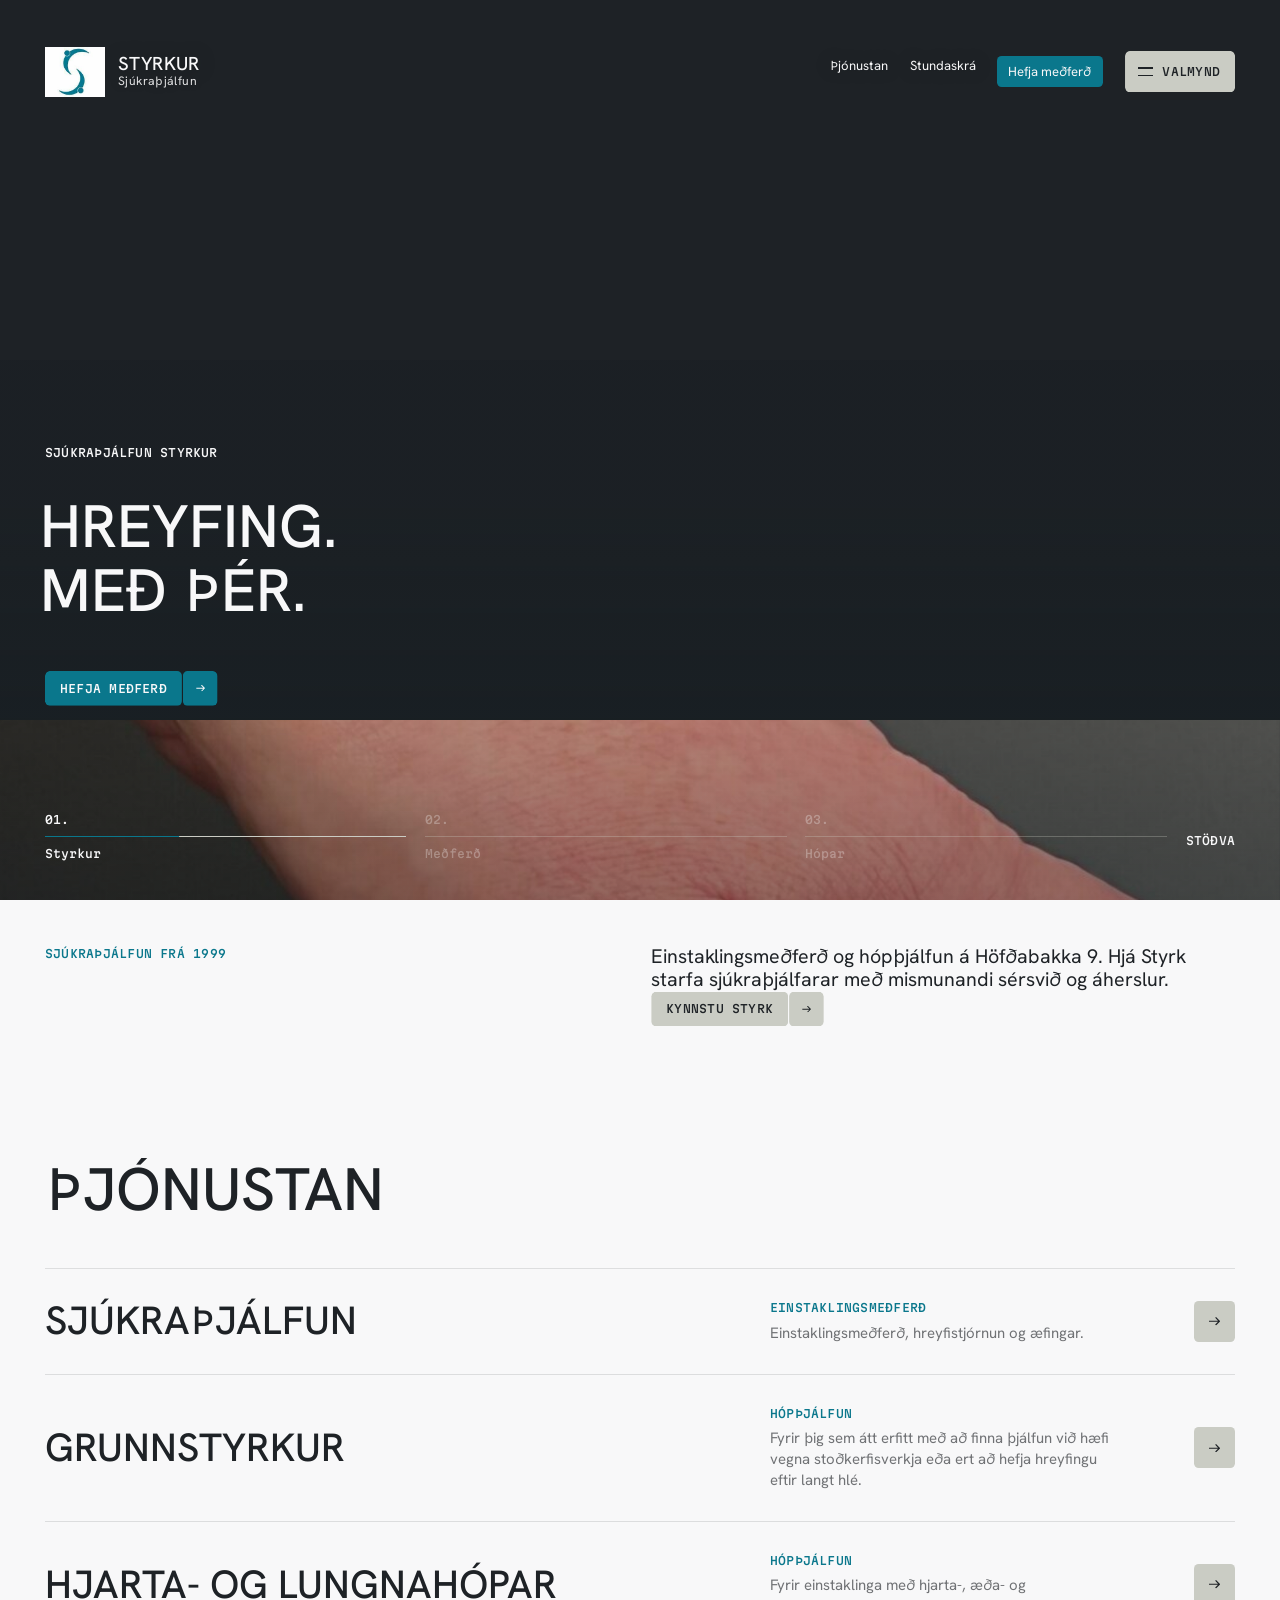
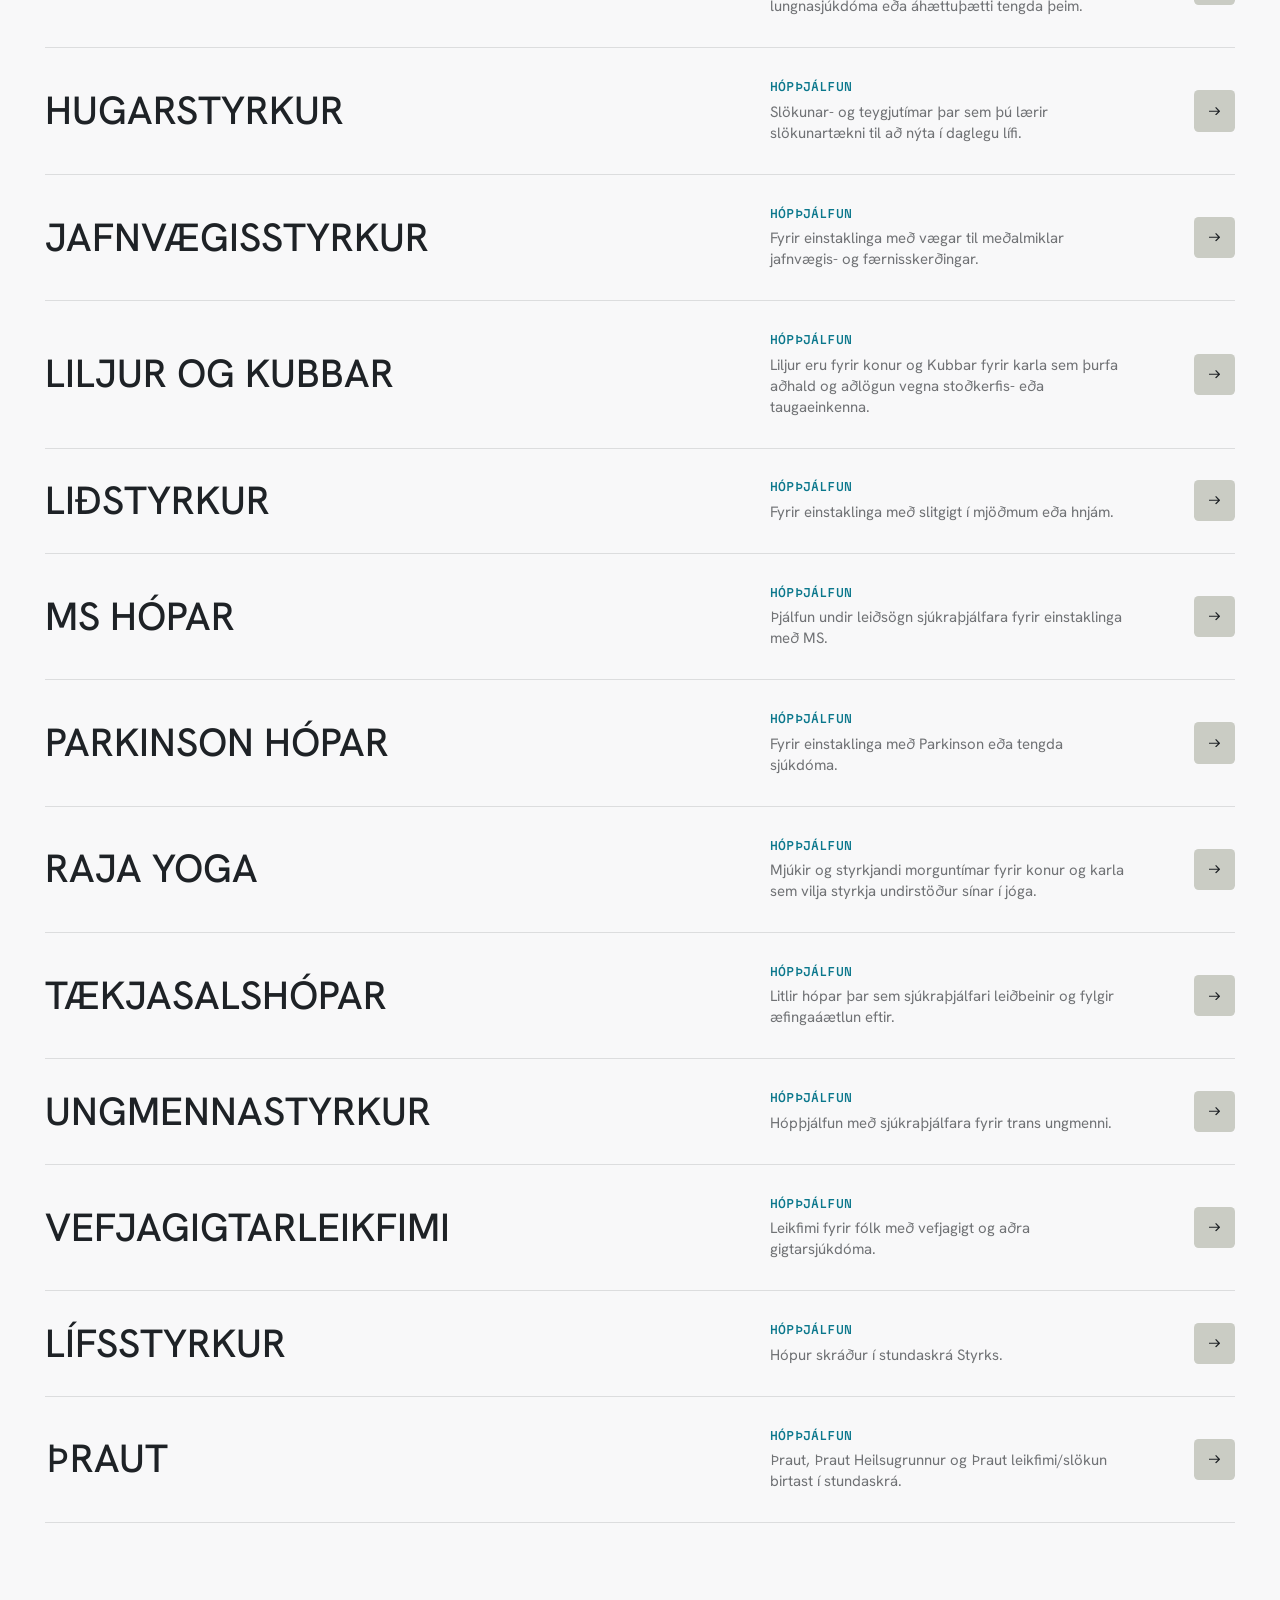
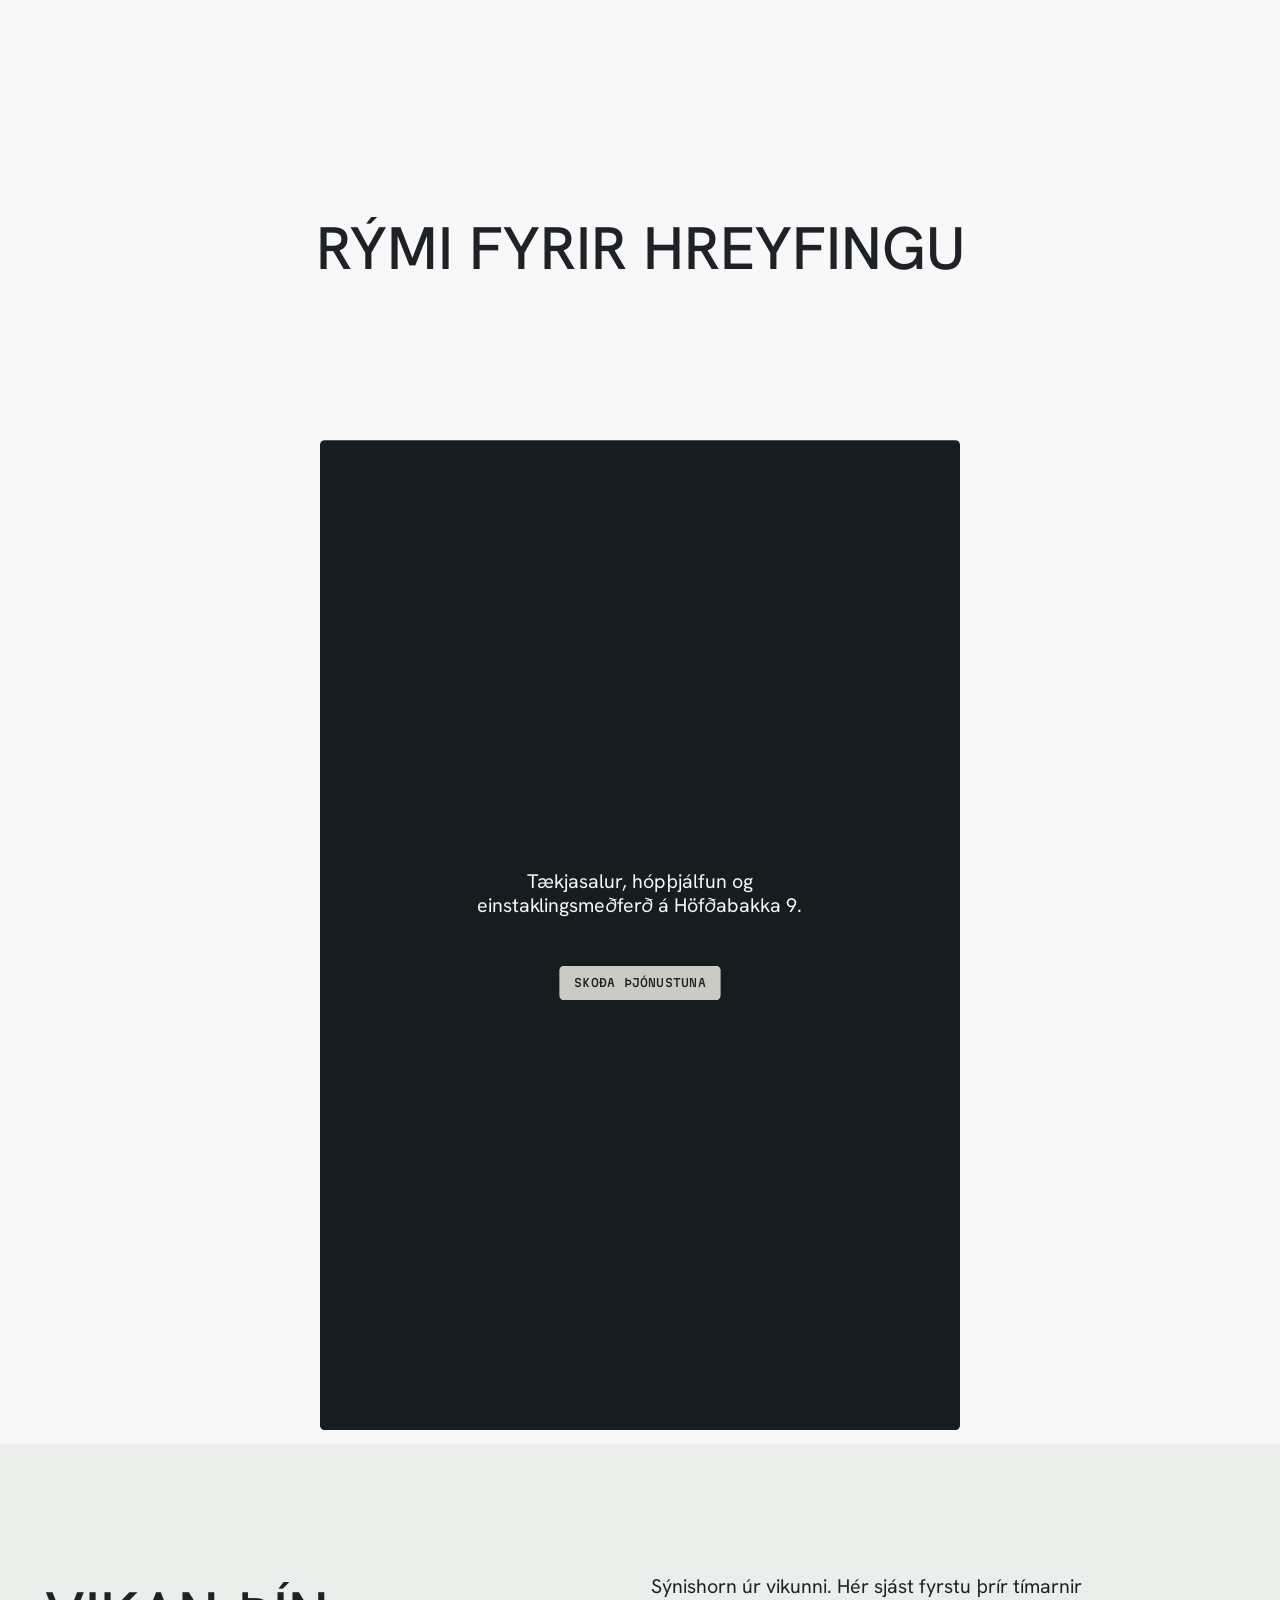
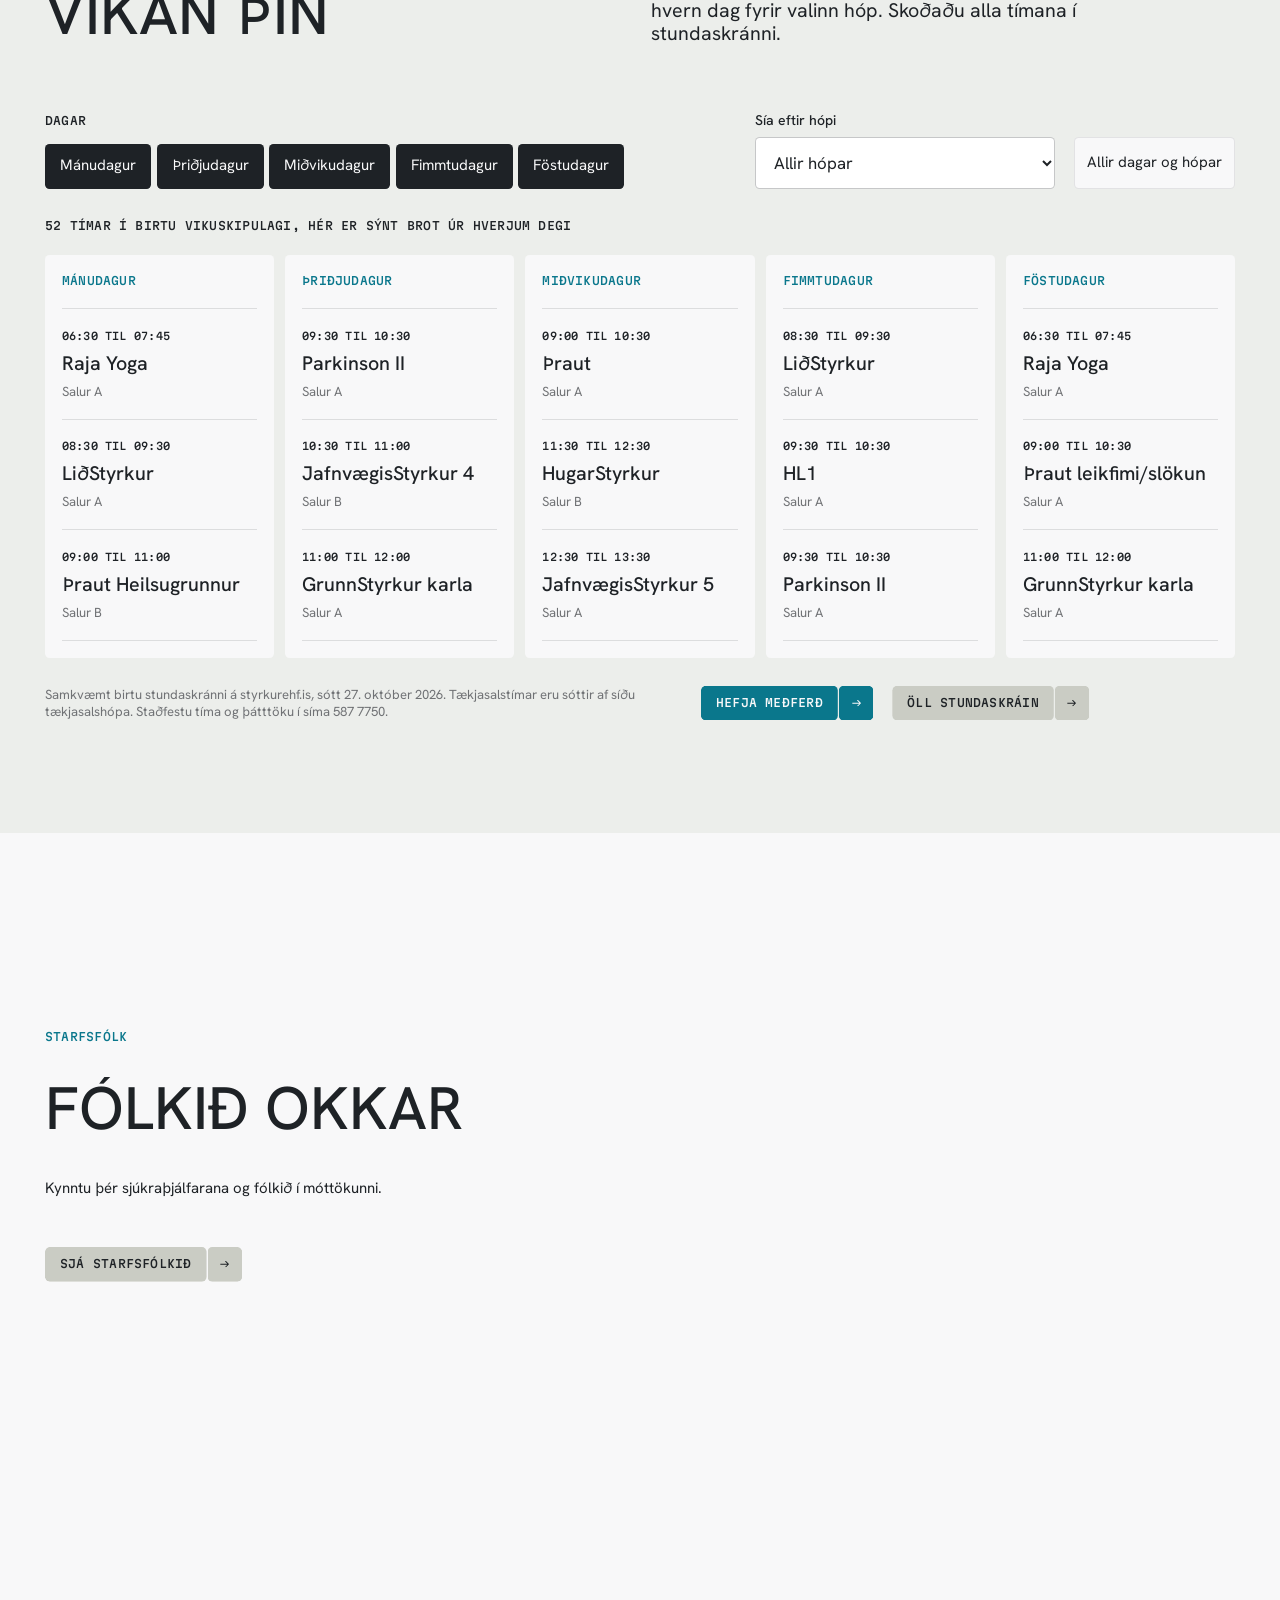
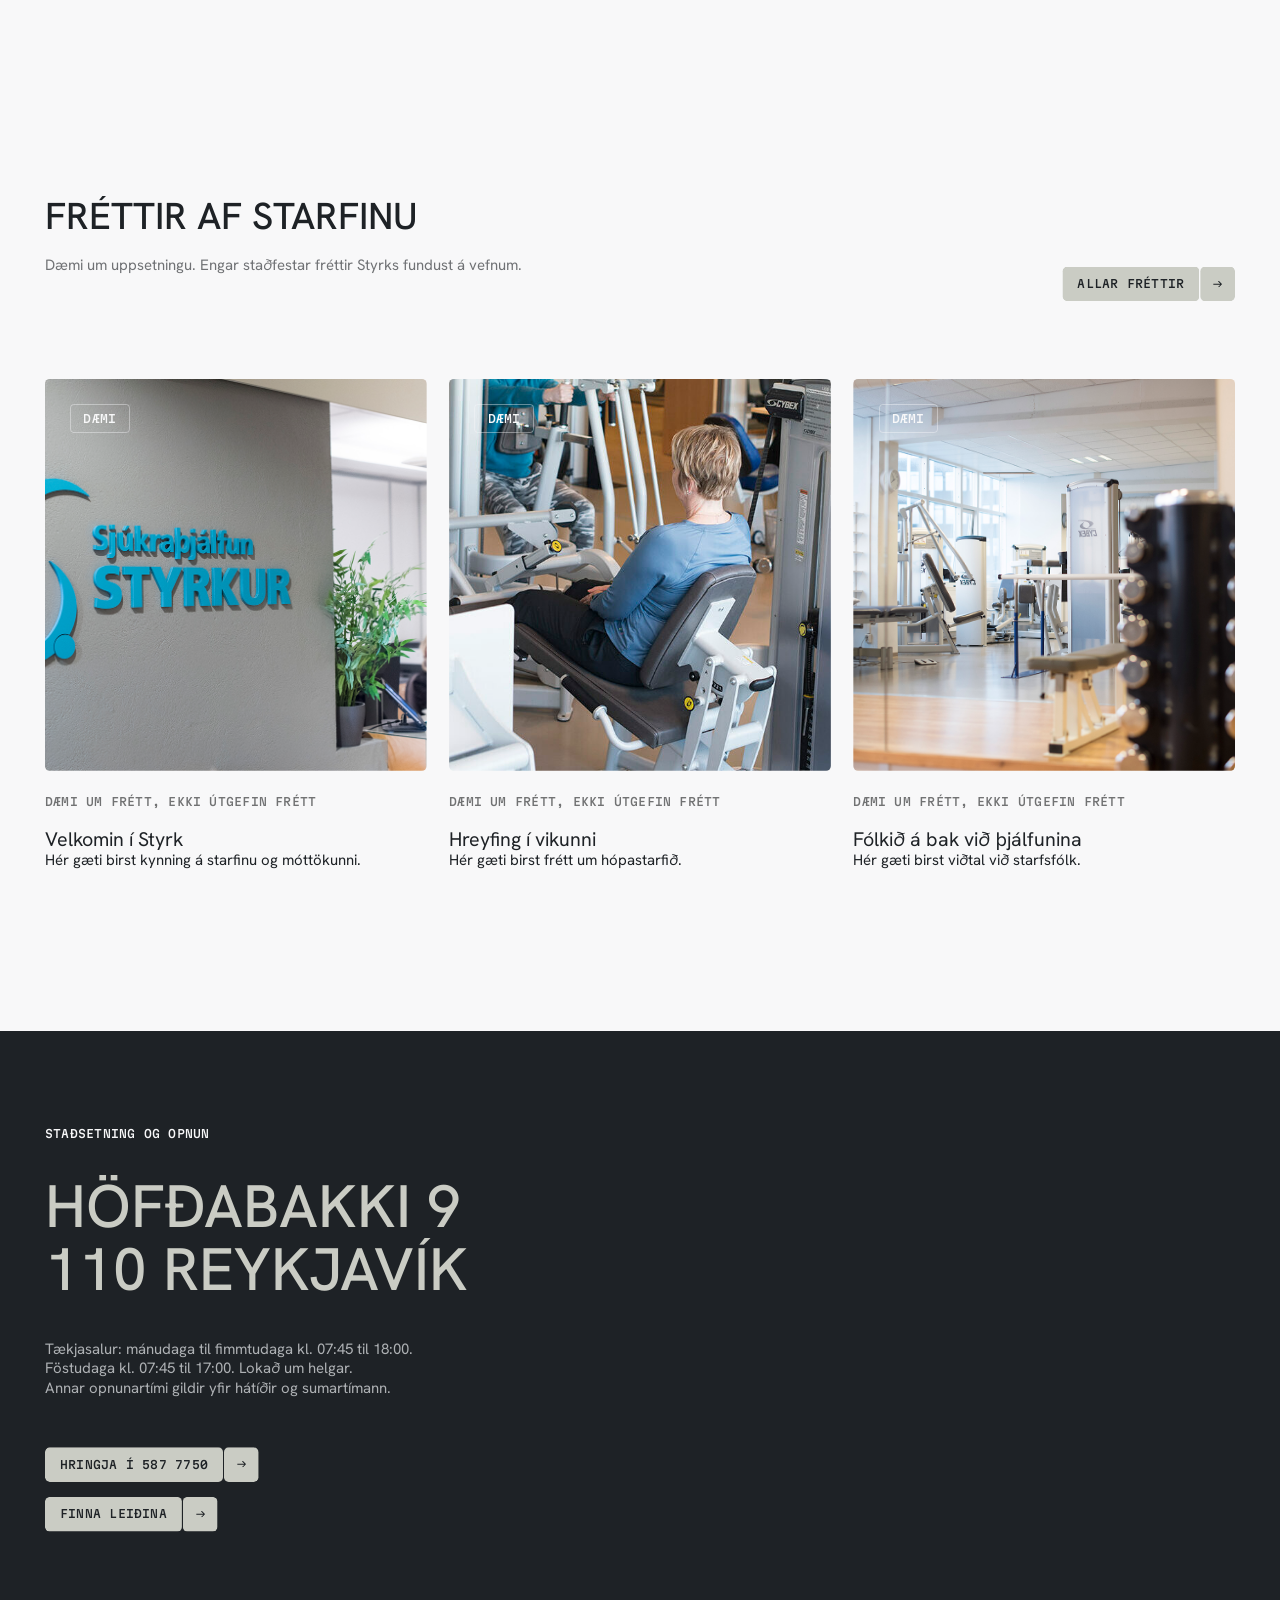
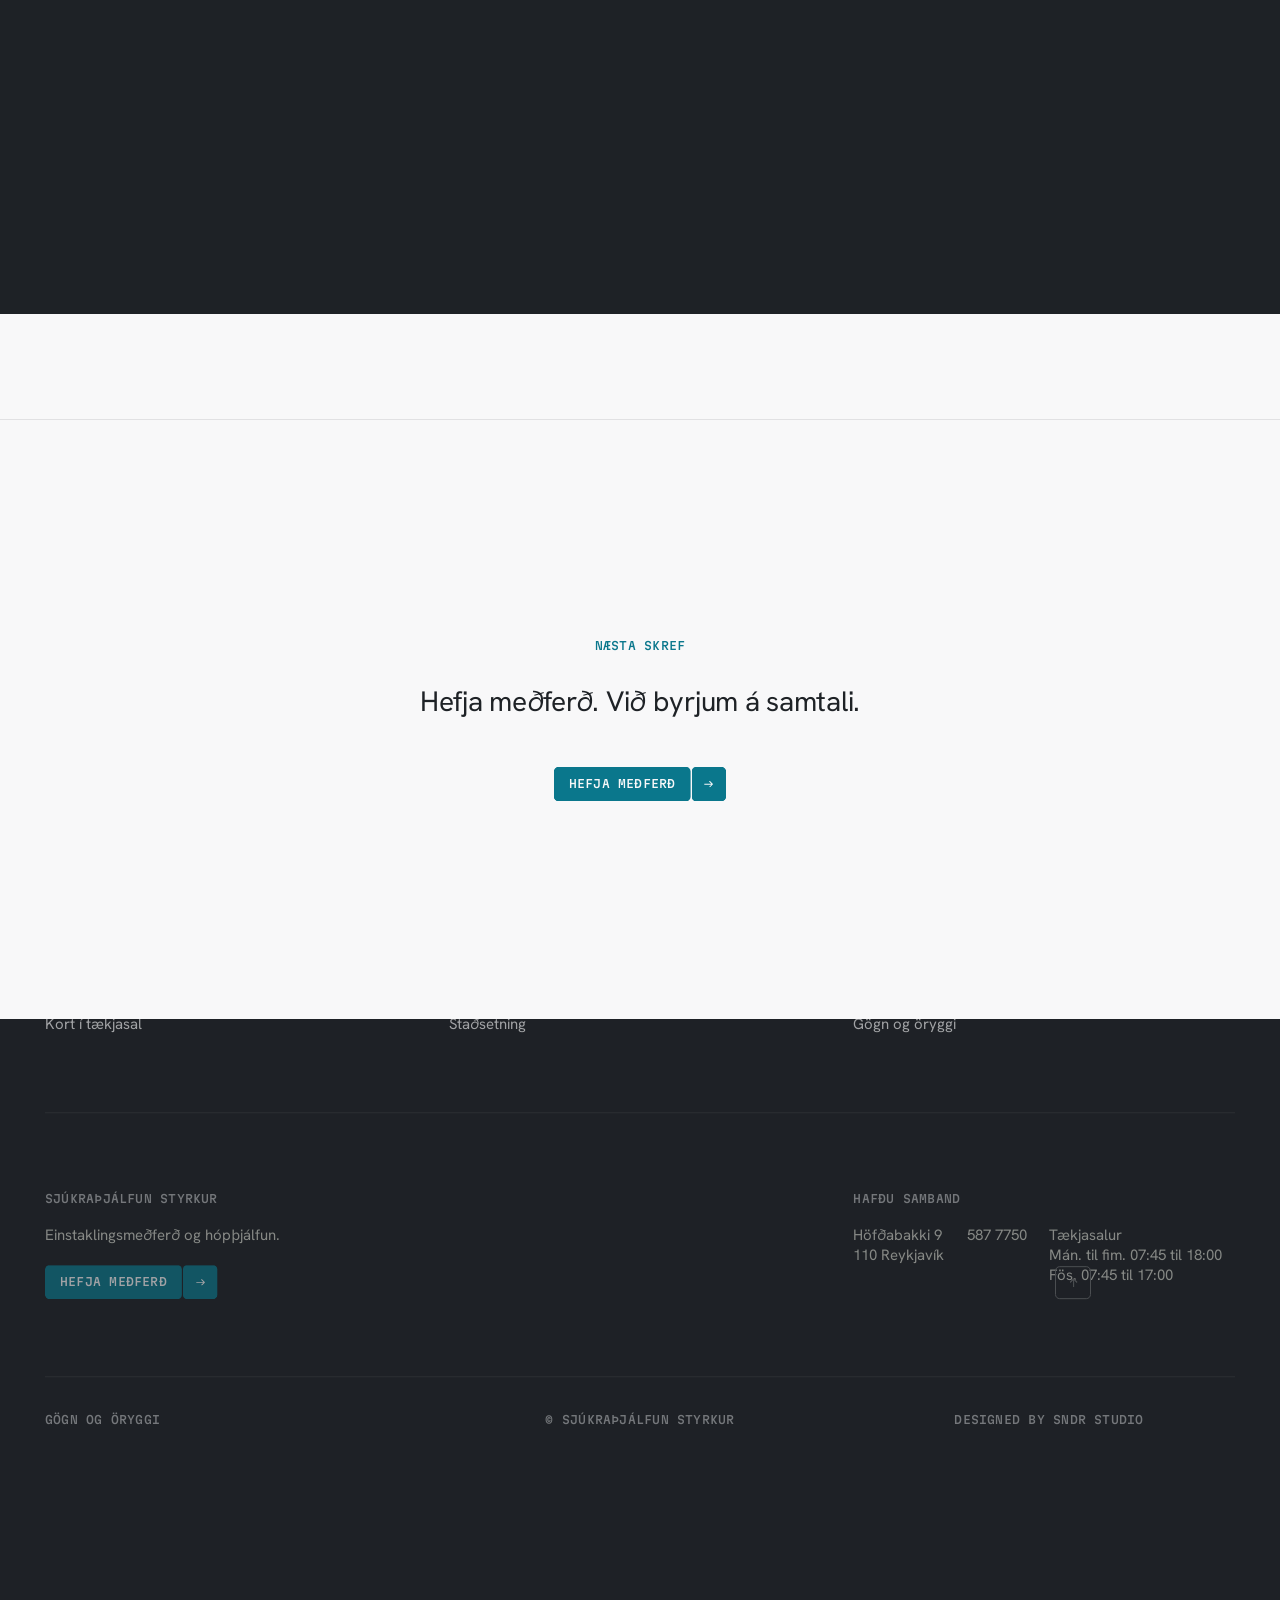
==== commit 0dfdfd4e: "Deploy 44f3e62 (noindex preview)" ====
--- a/index.html
+++ b/index.html
@@ -16,7 +16,7 @@
 <link rel="stylesheet" href="css/brand.css?v=styrkur-1">
 <link rel="stylesheet" href="css/site.css?v=styrkur-1">
 <link rel="stylesheet" href="css/pages.css?v=styrkur-1">
-<link rel="stylesheet" href="css/styrkur.css?v=styrkur-3">
+<link rel="stylesheet" href="css/styrkur.css?v=styrkur-4">
 </head>
 <body data-page="index">
 <!-- Frumgerð. Ekkert er sent úr eyðublaðinu. -->
@@ -261,7 +261,7 @@
 <script src="js/vendor/ScrollToPlugin.min.js"></script>
 <script src="js/vendor/CustomEase.min.js"></script>
 <script src="js/vendor/lenis.min.js"></script>
-<script src="js/site.js?v=styrkur-3"></script>
-<script src="js/styrkur.js?v=styrkur-3"></script>
+<script src="js/site.js?v=styrkur-4"></script>
+<script src="js/styrkur.js?v=styrkur-4"></script>
 </body>
 </html>
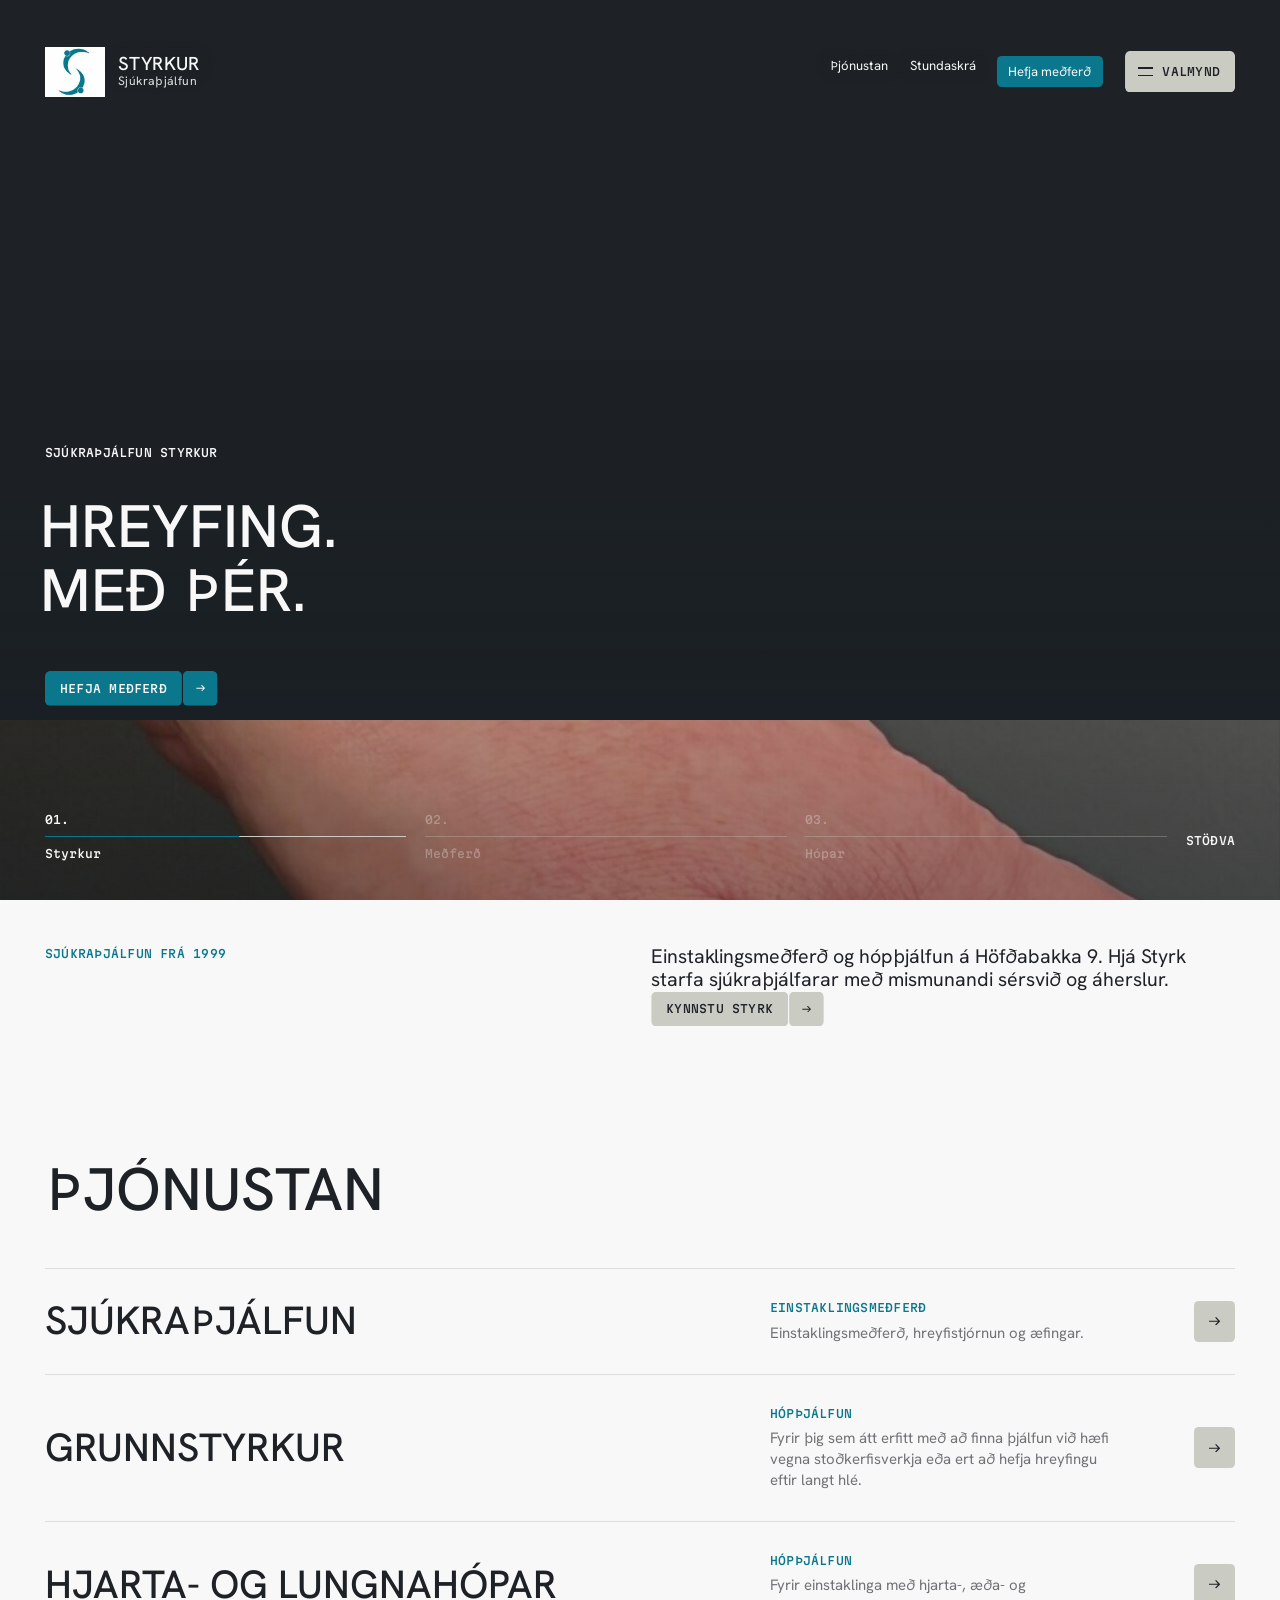
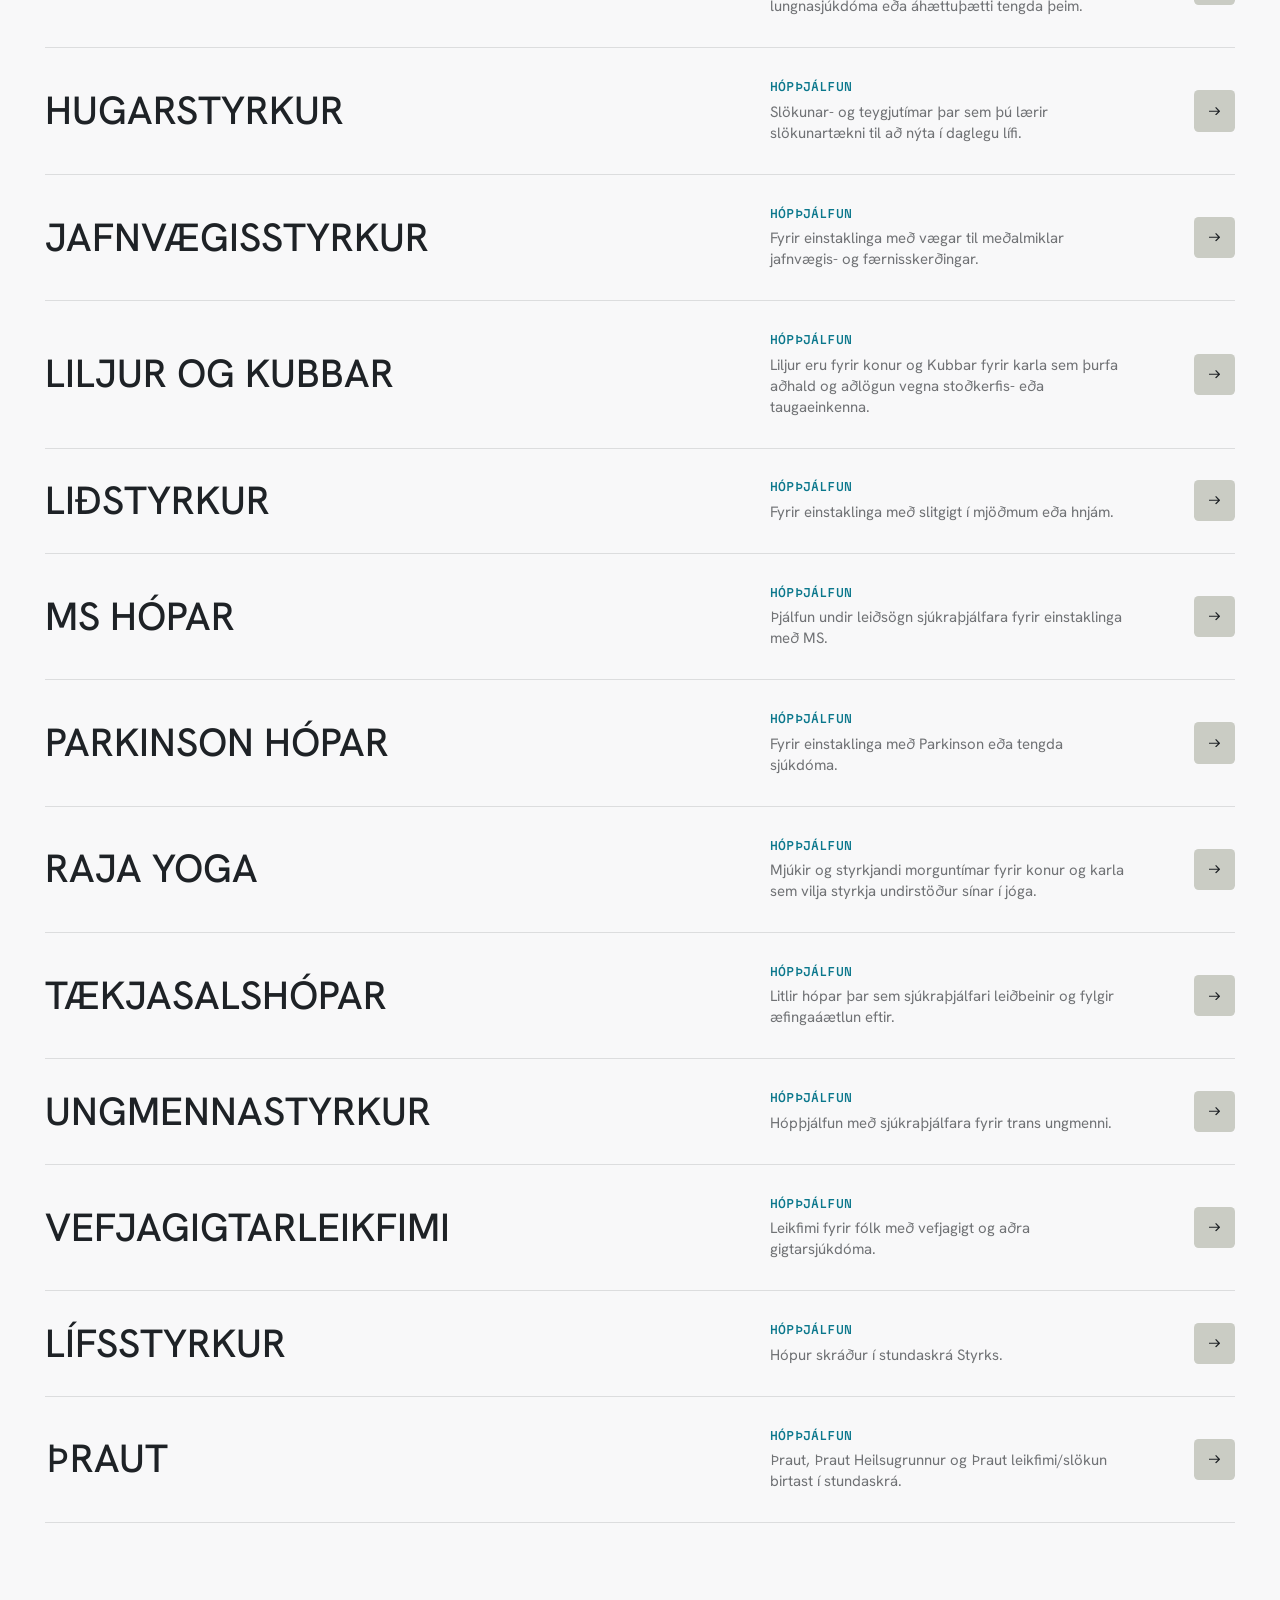
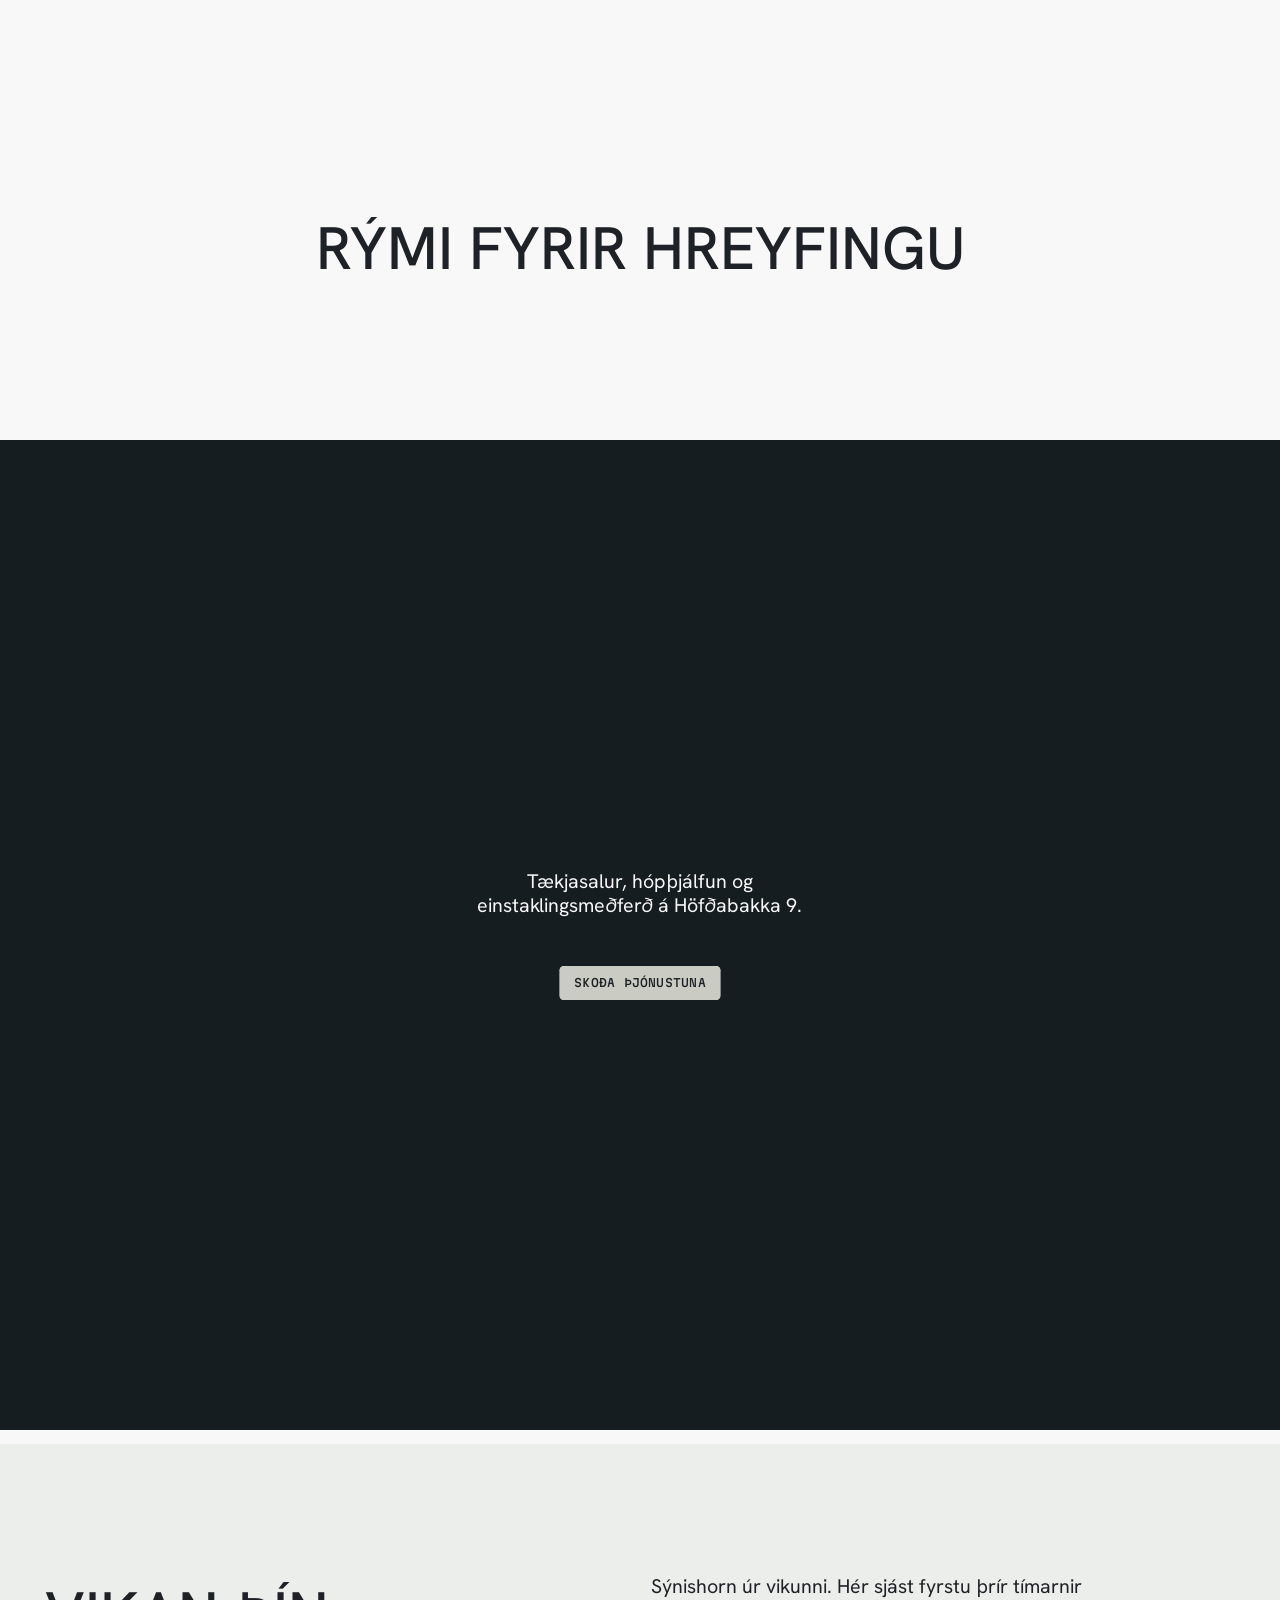
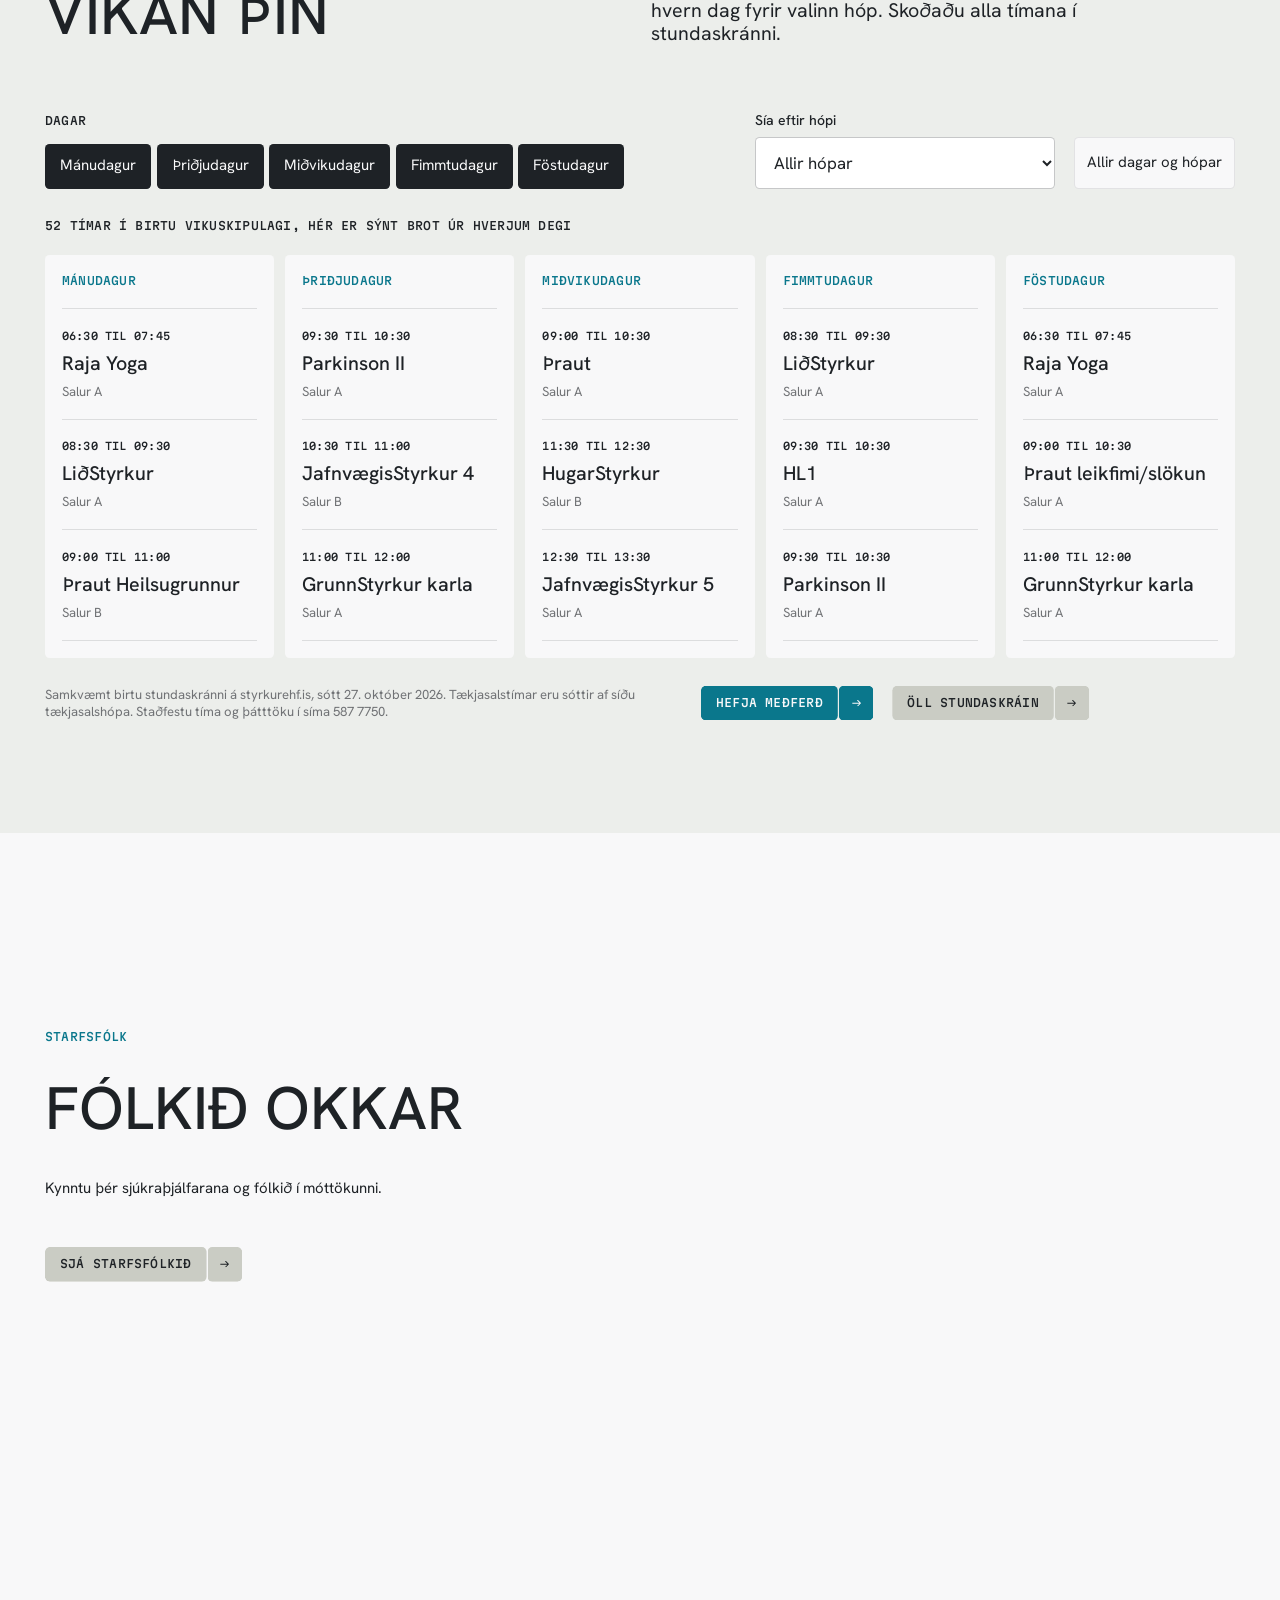
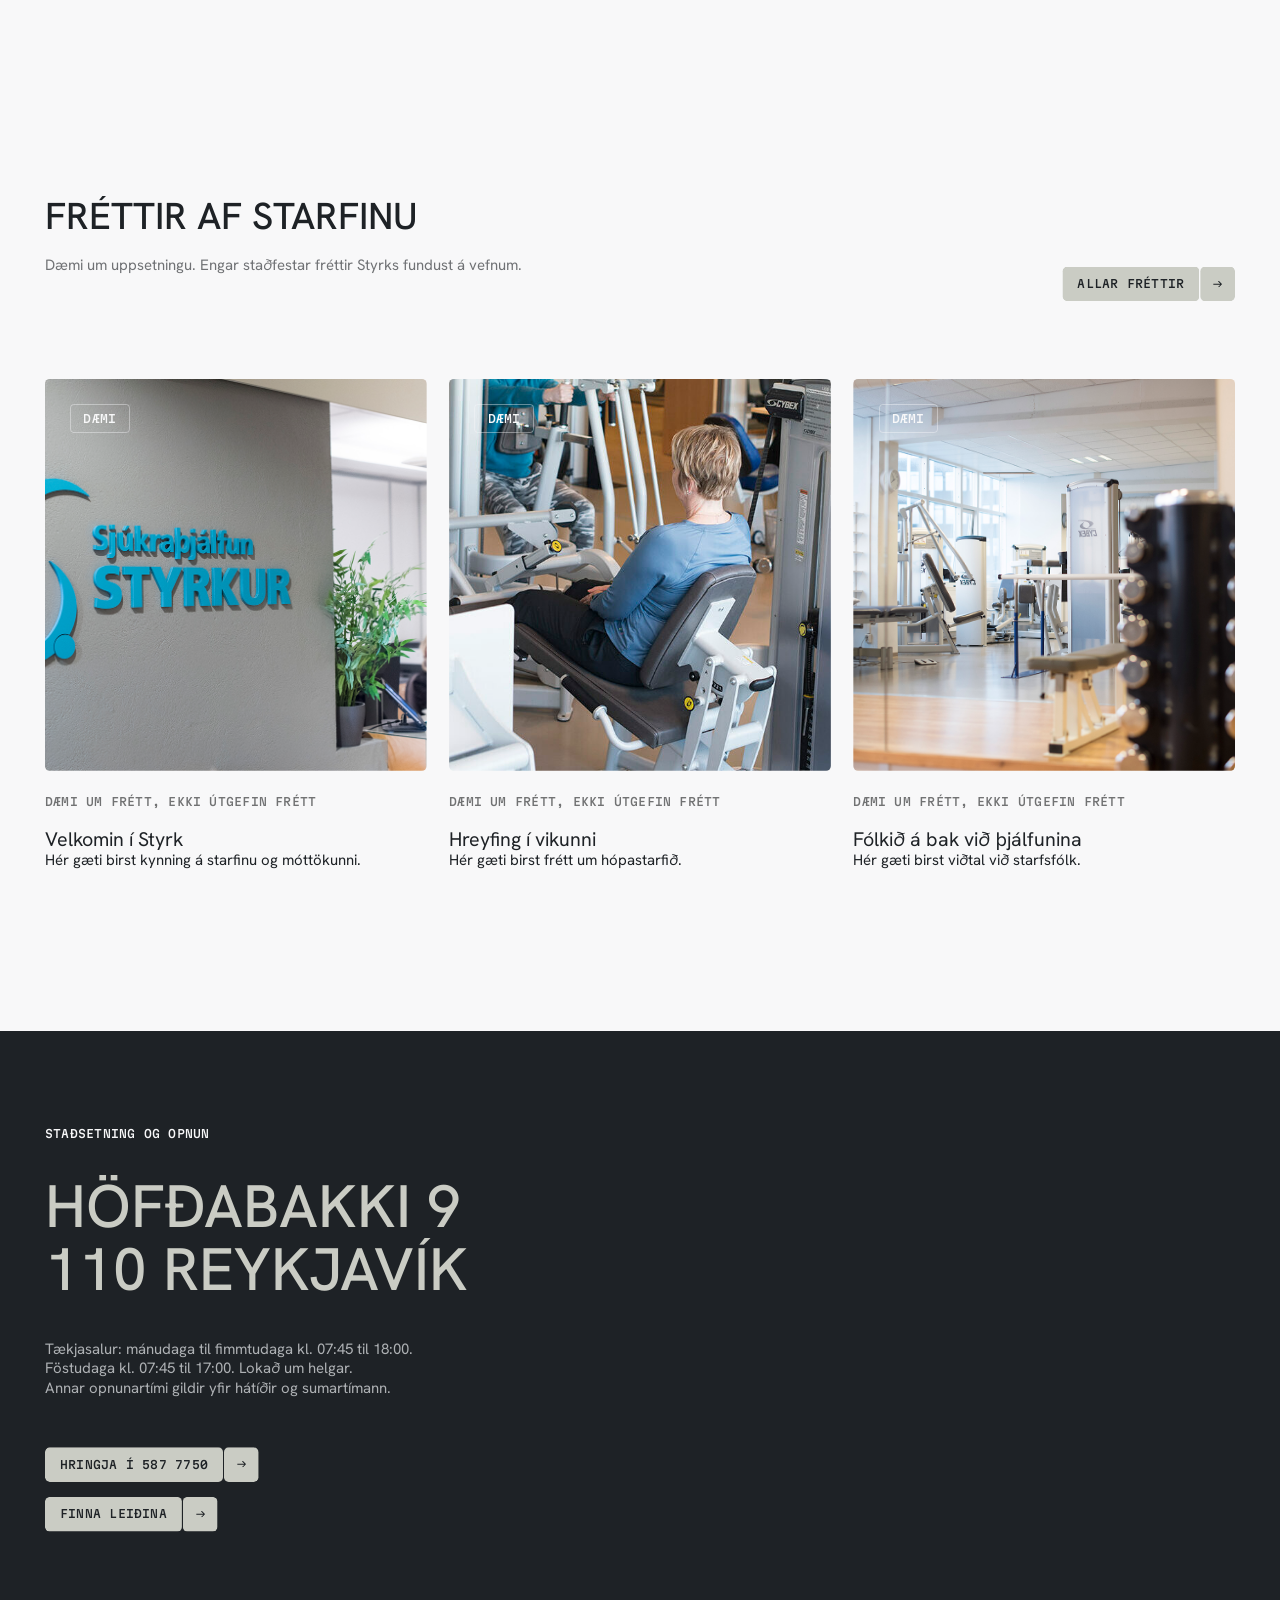
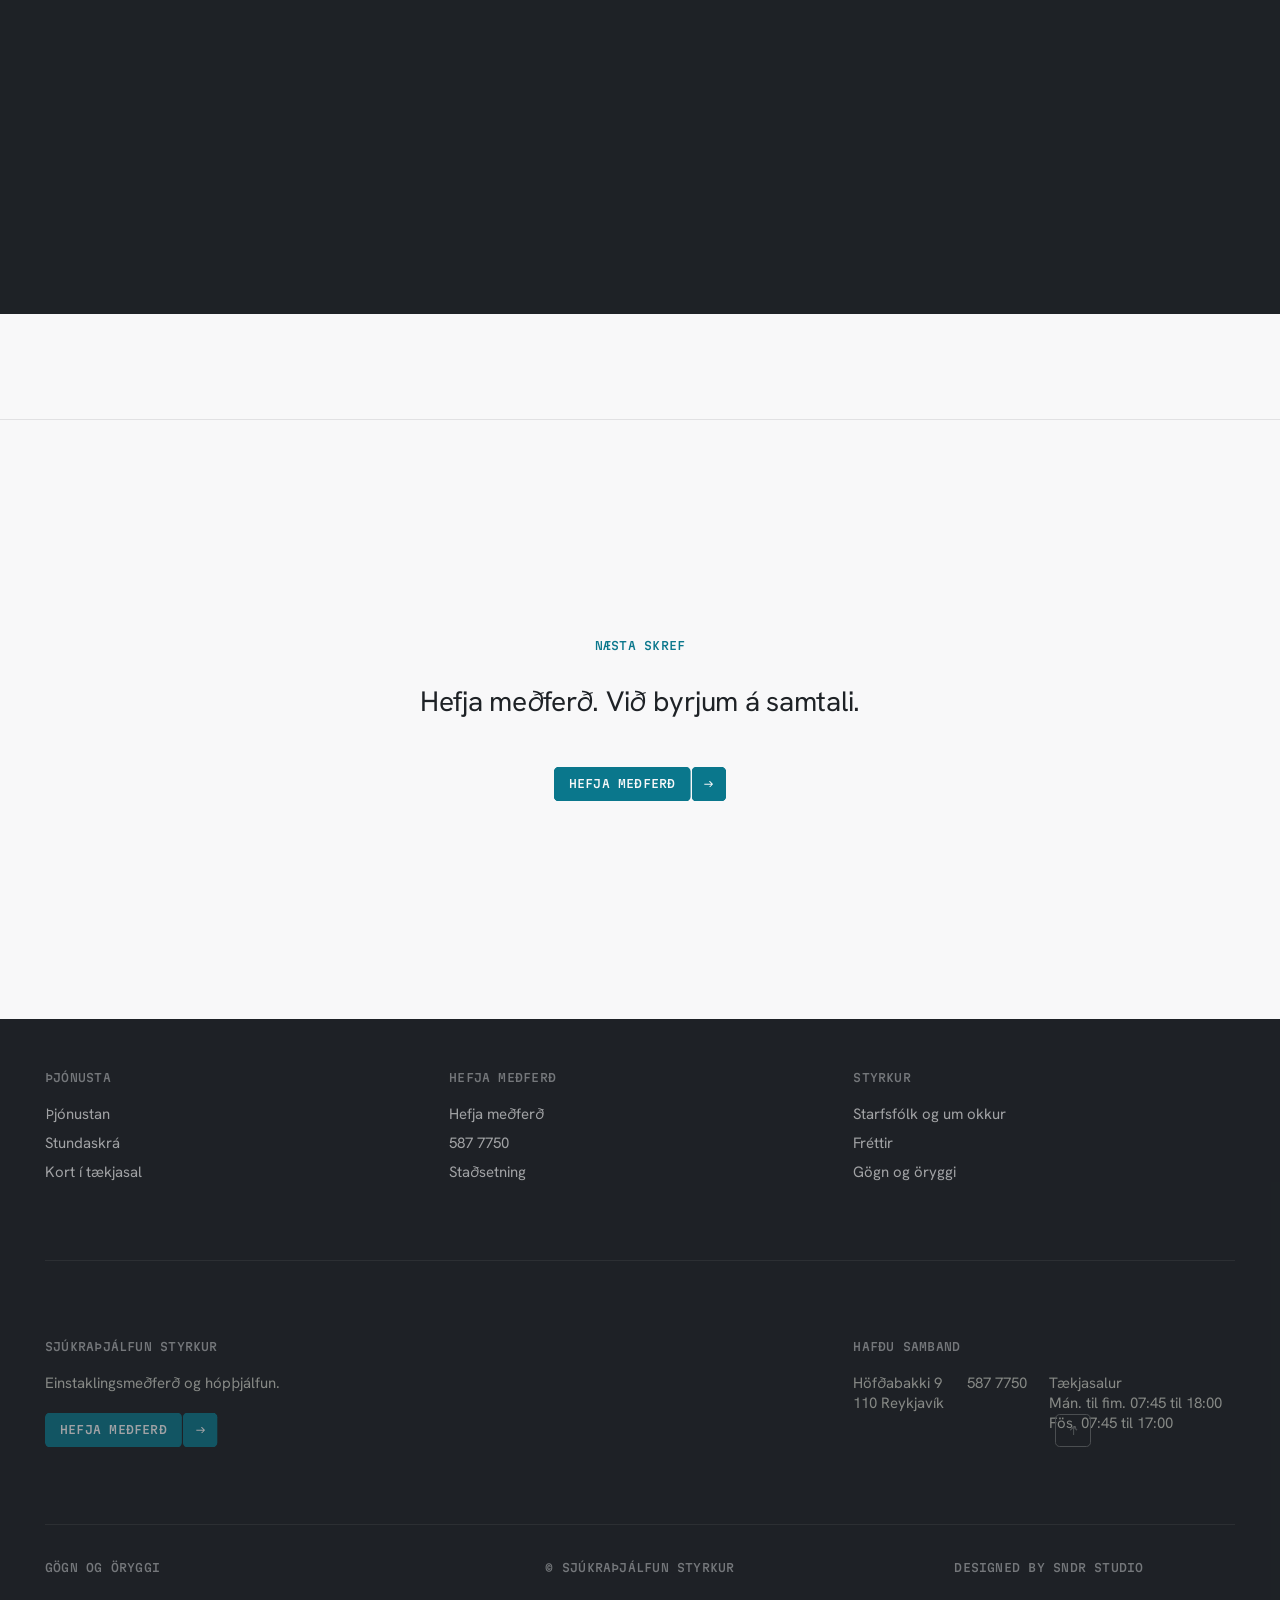
==== commit a3c9d1b8: "Deploy 1beeacc (noindex preview)" ====
--- a/index.html
+++ b/index.html
@@ -13,10 +13,10 @@
 (function(){var d=document.documentElement,open;window.styrkurGate=new Promise(function(r){open=r});window.styrkurOpen=open;
 try{var home=/(\/|index\.html)$/.test(location.pathname),seen=sessionStorage.getItem('styrkur-seen'),calm=matchMedia('(prefers-reduced-motion: reduce)').matches;
 if(home&&!seen&&!calm){d.classList.add('is-loading');setTimeout(function(){if(d.classList.contains('is-loading')){d.classList.remove('is-loading');var l=document.getElementById('ldr');if(l)l.remove();open()}},4500)}else open()}catch(e){open()}})();</script>
-<link rel="stylesheet" href="css/brand.css?v=styrkur-1">
-<link rel="stylesheet" href="css/site.css?v=styrkur-1">
-<link rel="stylesheet" href="css/pages.css?v=styrkur-1">
-<link rel="stylesheet" href="css/styrkur.css?v=styrkur-4">
+<link rel="stylesheet" href="css/brand.css?v=styrkur-5">
+<link rel="stylesheet" href="css/site.css?v=styrkur-5">
+<link rel="stylesheet" href="css/pages.css?v=styrkur-5">
+<link rel="stylesheet" href="css/styrkur.css?v=styrkur-5">
 </head>
 <body data-page="index">
 <!-- Frumgerð. Ekkert er sent úr eyðublaðinu. -->
@@ -261,7 +261,7 @@
 <script src="js/vendor/ScrollToPlugin.min.js"></script>
 <script src="js/vendor/CustomEase.min.js"></script>
 <script src="js/vendor/lenis.min.js"></script>
-<script src="js/site.js?v=styrkur-4"></script>
-<script src="js/styrkur.js?v=styrkur-4"></script>
+<script src="js/site.js?v=styrkur-5"></script>
+<script src="js/styrkur.js?v=styrkur-5"></script>
 </body>
 </html>
--- a/css/styrkur.css
+++ b/css/styrkur.css
@@ -264,9 +264,9 @@
 
 /* header over page content: transparent over photos (reference), a frosted bar once it sits over text */
 .hdr__row{transition:transform 1.2s var(--ease-out),background-color .4s ease,-webkit-backdrop-filter .4s ease,backdrop-filter .4s ease}
-.hdr.hdr--solid:not(.hdr--offwhite):not(.hdr--light) .hdr__row{background:rgba(248,248,249,.88);-webkit-backdrop-filter:blur(14px);backdrop-filter:blur(14px)}
-.hdr.hdr--solid.hdr--light .hdr__row{background:rgba(30,34,38,.86);-webkit-backdrop-filter:blur(14px);backdrop-filter:blur(14px)}
-.hdr.hdr--solid.hdr--grey .hdr__row{background:rgba(236,238,235,.9)}
+.hdr.hdr--solid:not(.hdr--offwhite):not(.hdr--light) .hdr__row{background:rgba(248,248,249,.97);-webkit-backdrop-filter:blur(14px);backdrop-filter:blur(14px)}
+.hdr.hdr--solid.hdr--light .hdr__row{background:rgba(30,34,38,.96);-webkit-backdrop-filter:blur(14px);backdrop-filter:blur(14px)}
+.hdr.hdr--solid.hdr--grey .hdr__row{background:rgba(236,238,235,.97)}
 @media (max-width:519px){.hdr.hdr--solid .hdr__row{height:7.6rem}}
 /* anchor jumps land below the header */
 section[id],[id="medferdir"],[id="verd"],[id="verdskra"],[id="ibudir"]{scroll-margin-top:calc(var(--header-h) + 1rem)}
@@ -395,3 +395,7 @@
 
 /* Phone portrait crop of the hands photo: keep the fingers and nails in frame, not the bare knuckle */
 @media (max-width:767px){.hero__slide[data-i="0"] .hero__media img[data-crop=hands]{object-position:72% 50%}}
+
+/* iOS Safari did not blur behind the bar, so .88 let page text show behind the logo: near-opaque instead */
+/* links inside running text carry their underline on touch too (the hover-only line gave no cue on phones) */
+.st-privacy .ul::after,.bk__sticky .ul::after,.split__body .ul::after,.lwc__body .ul::after{transform:scaleX(1)}
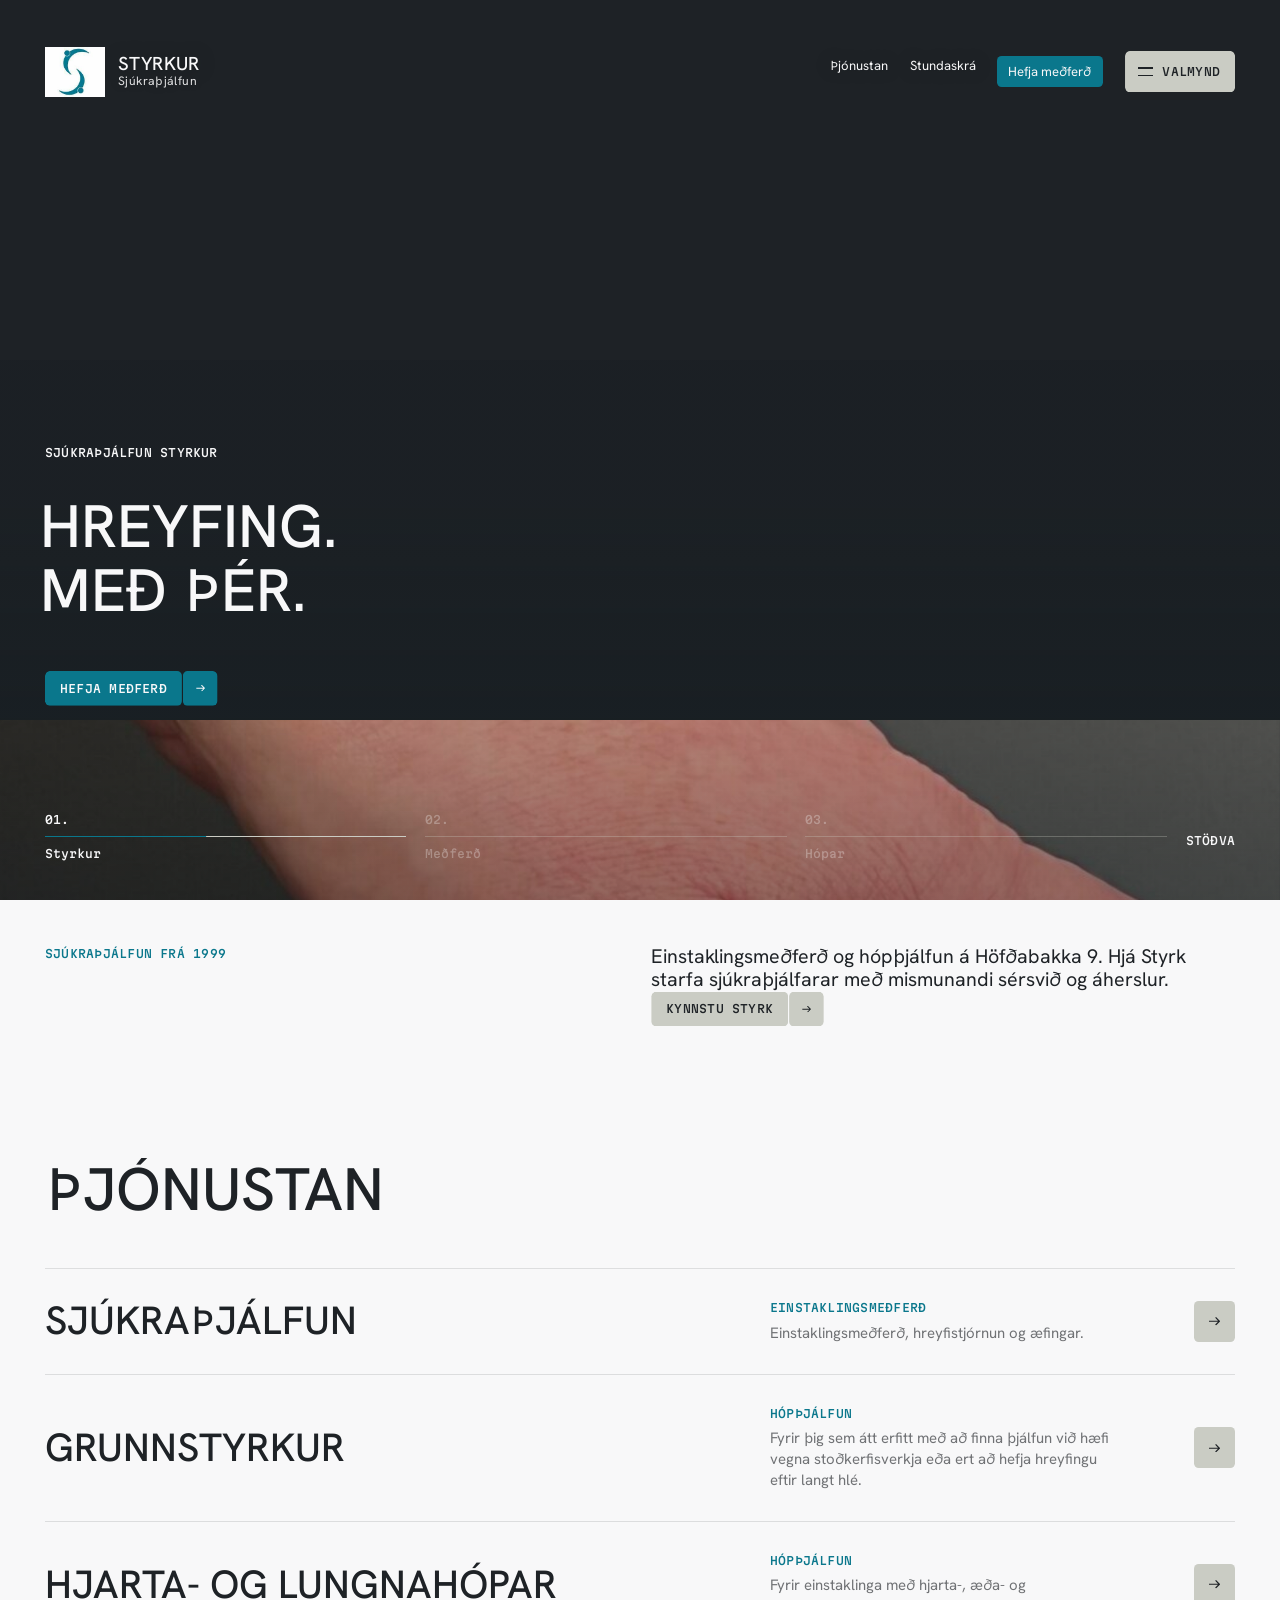
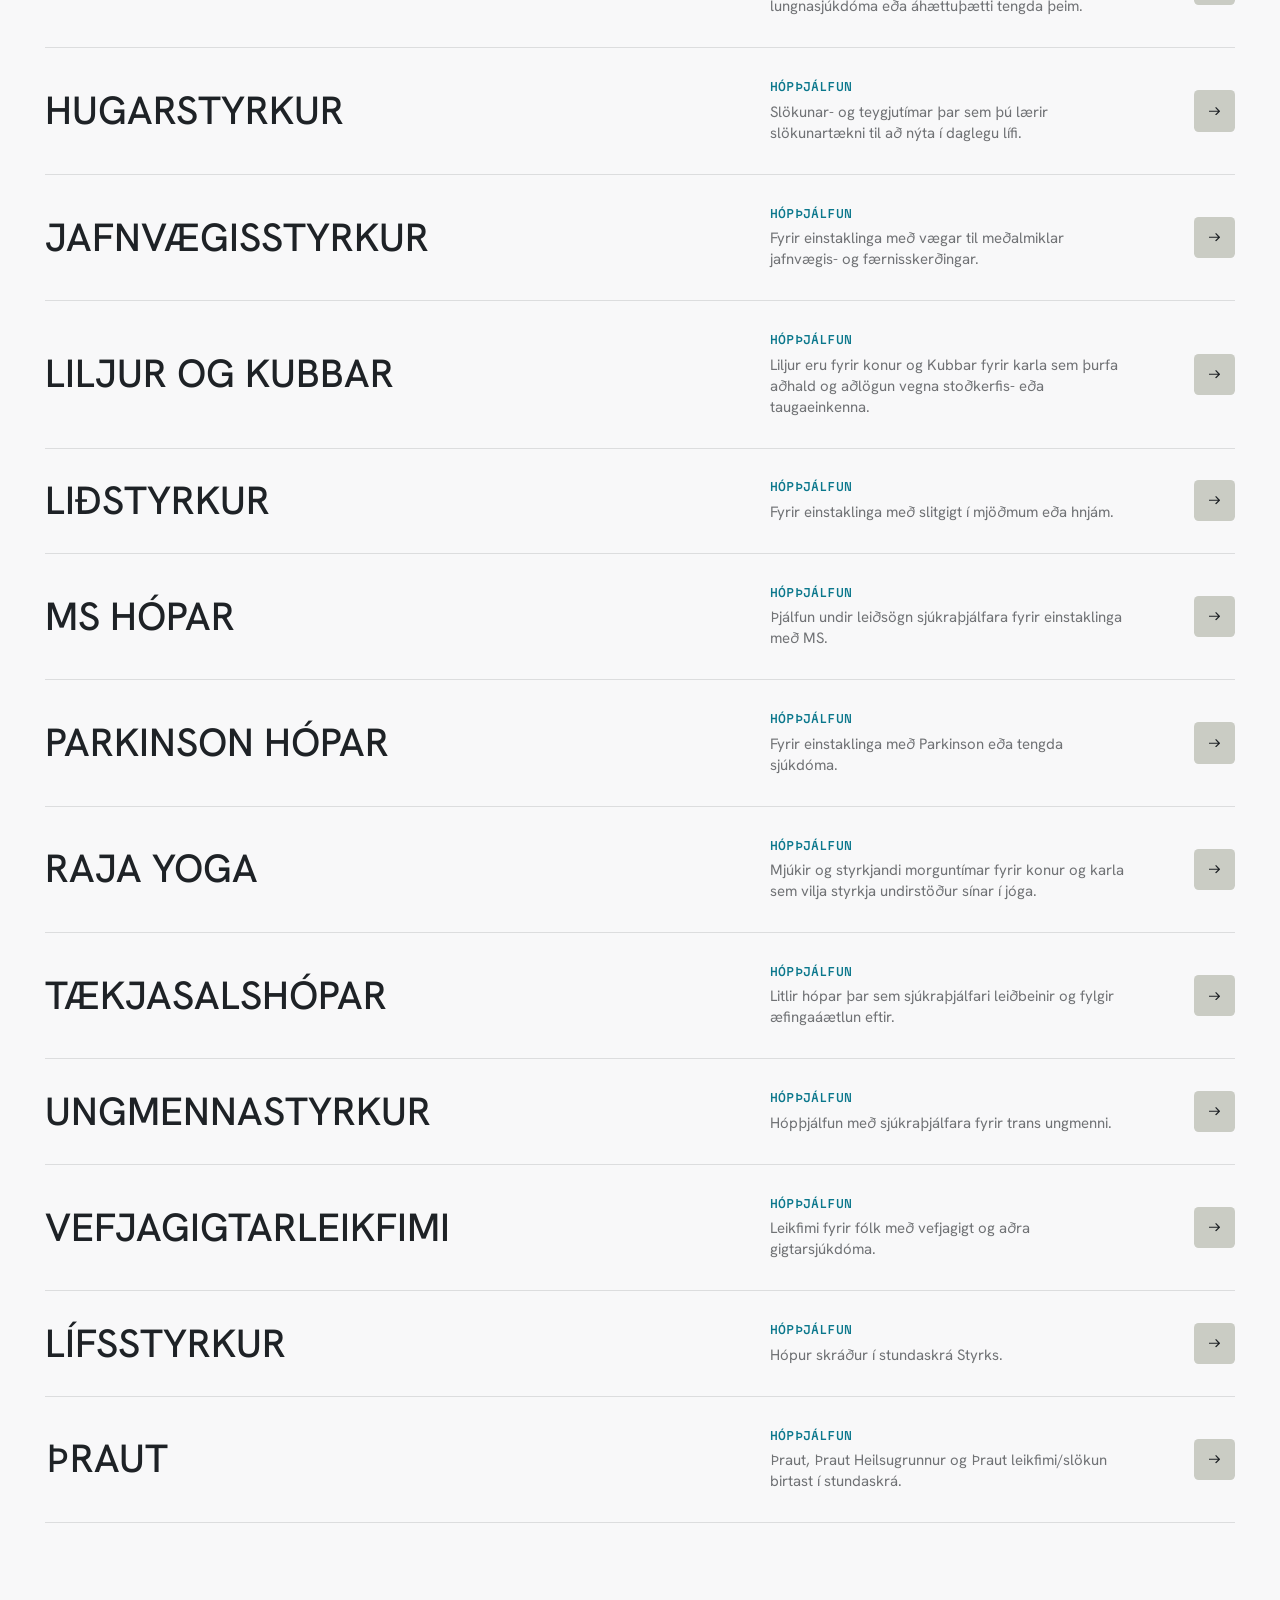
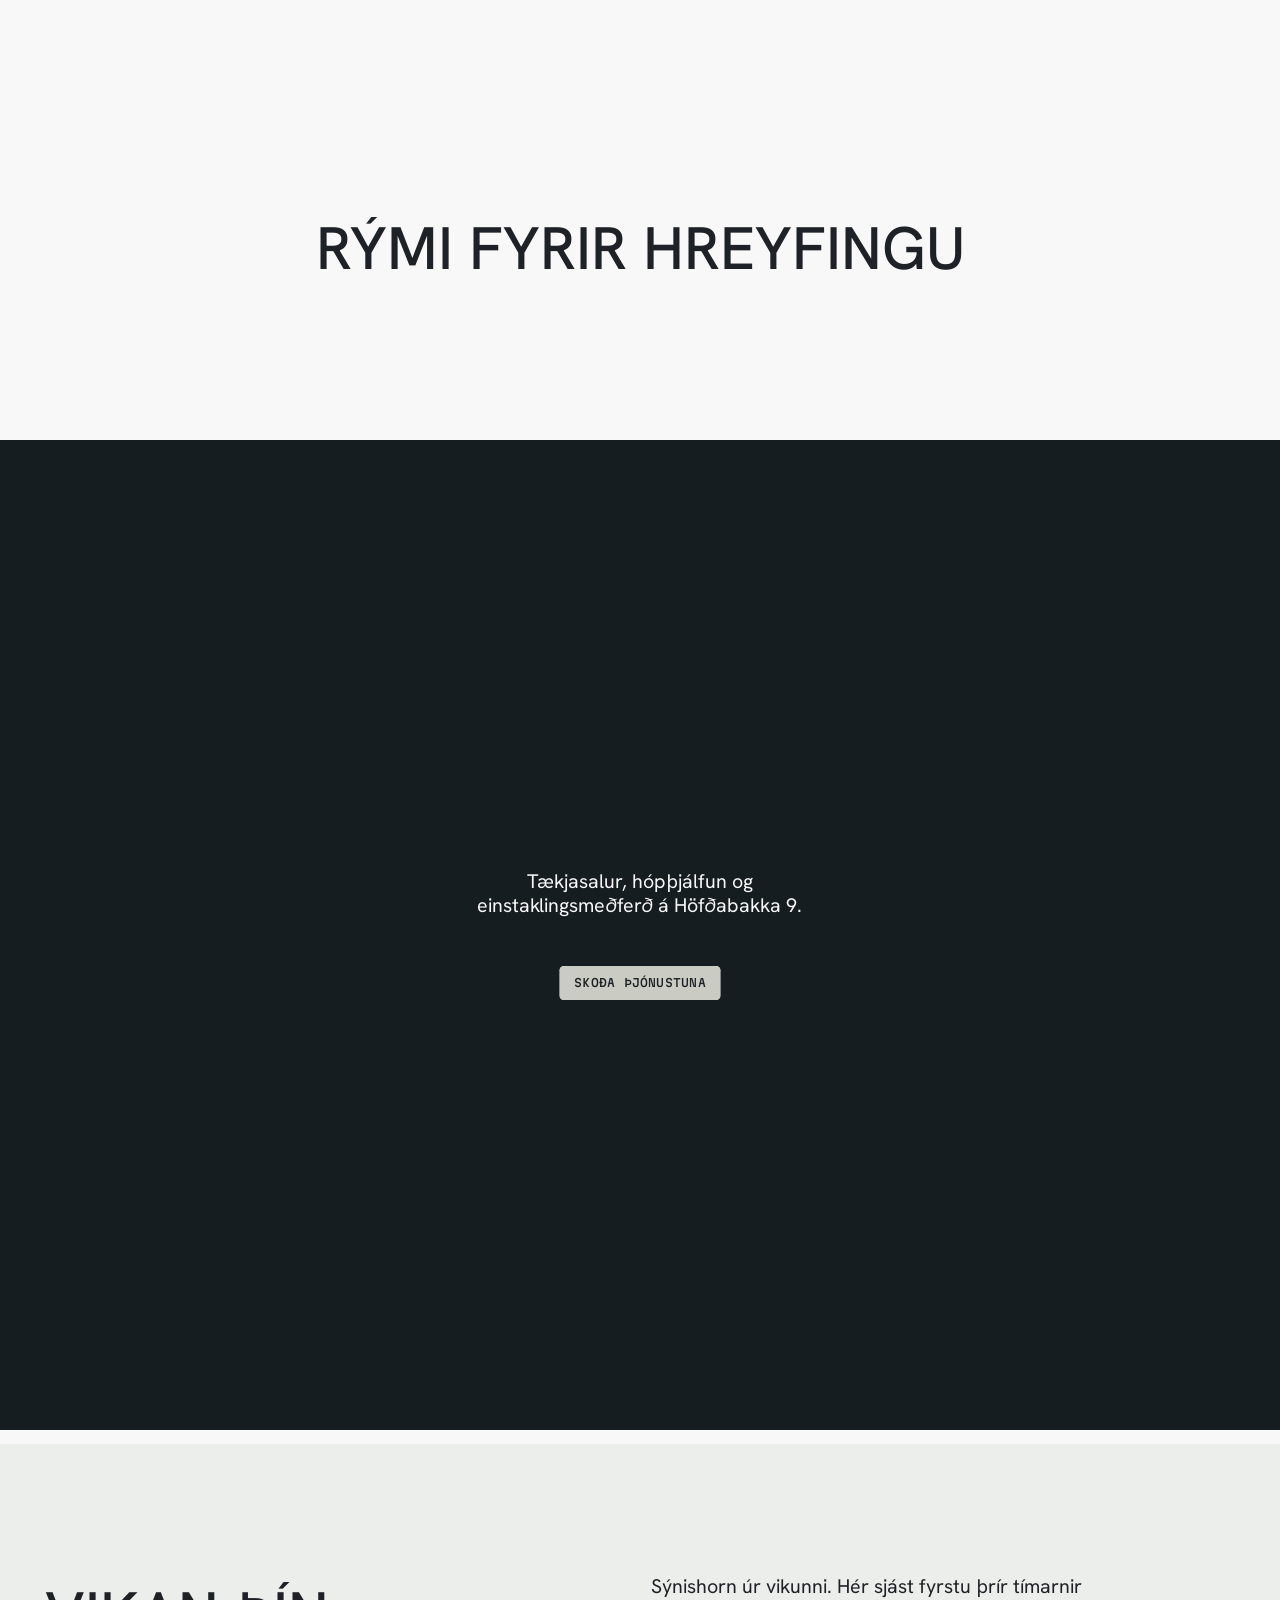
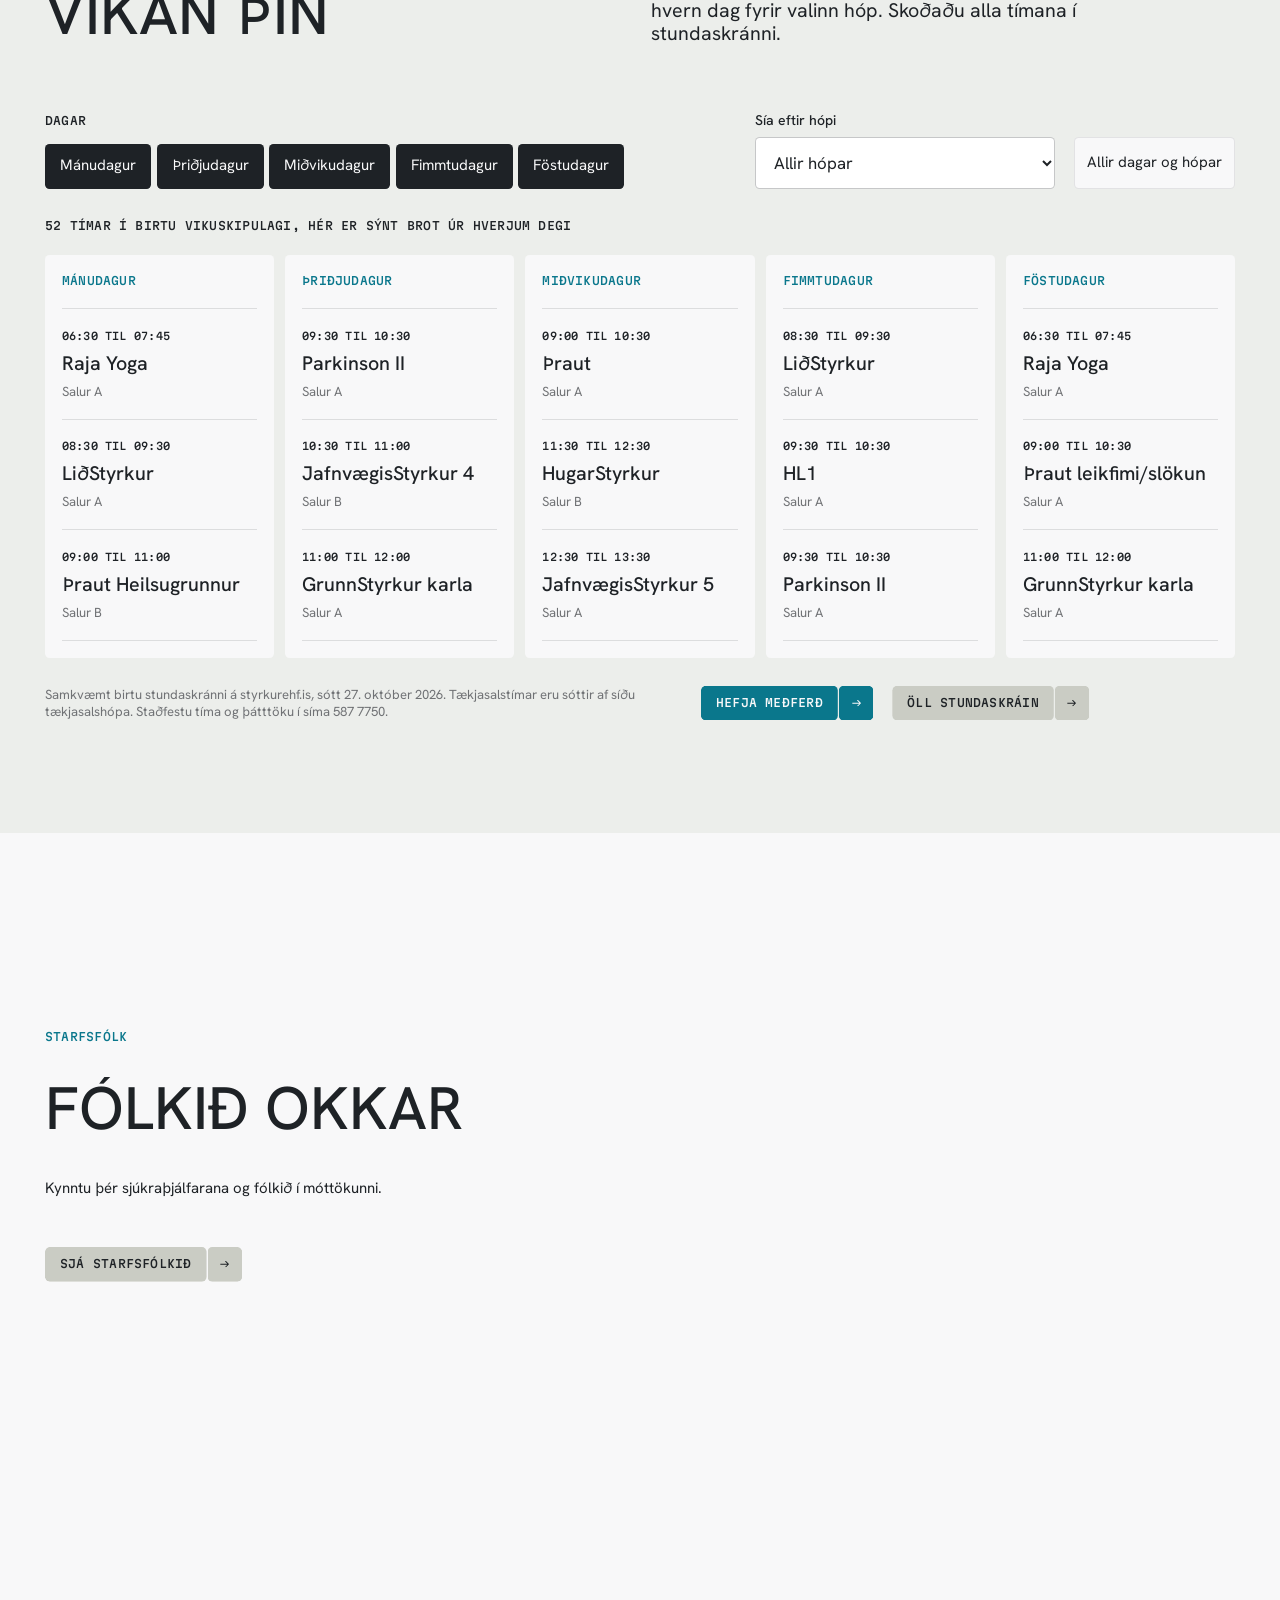
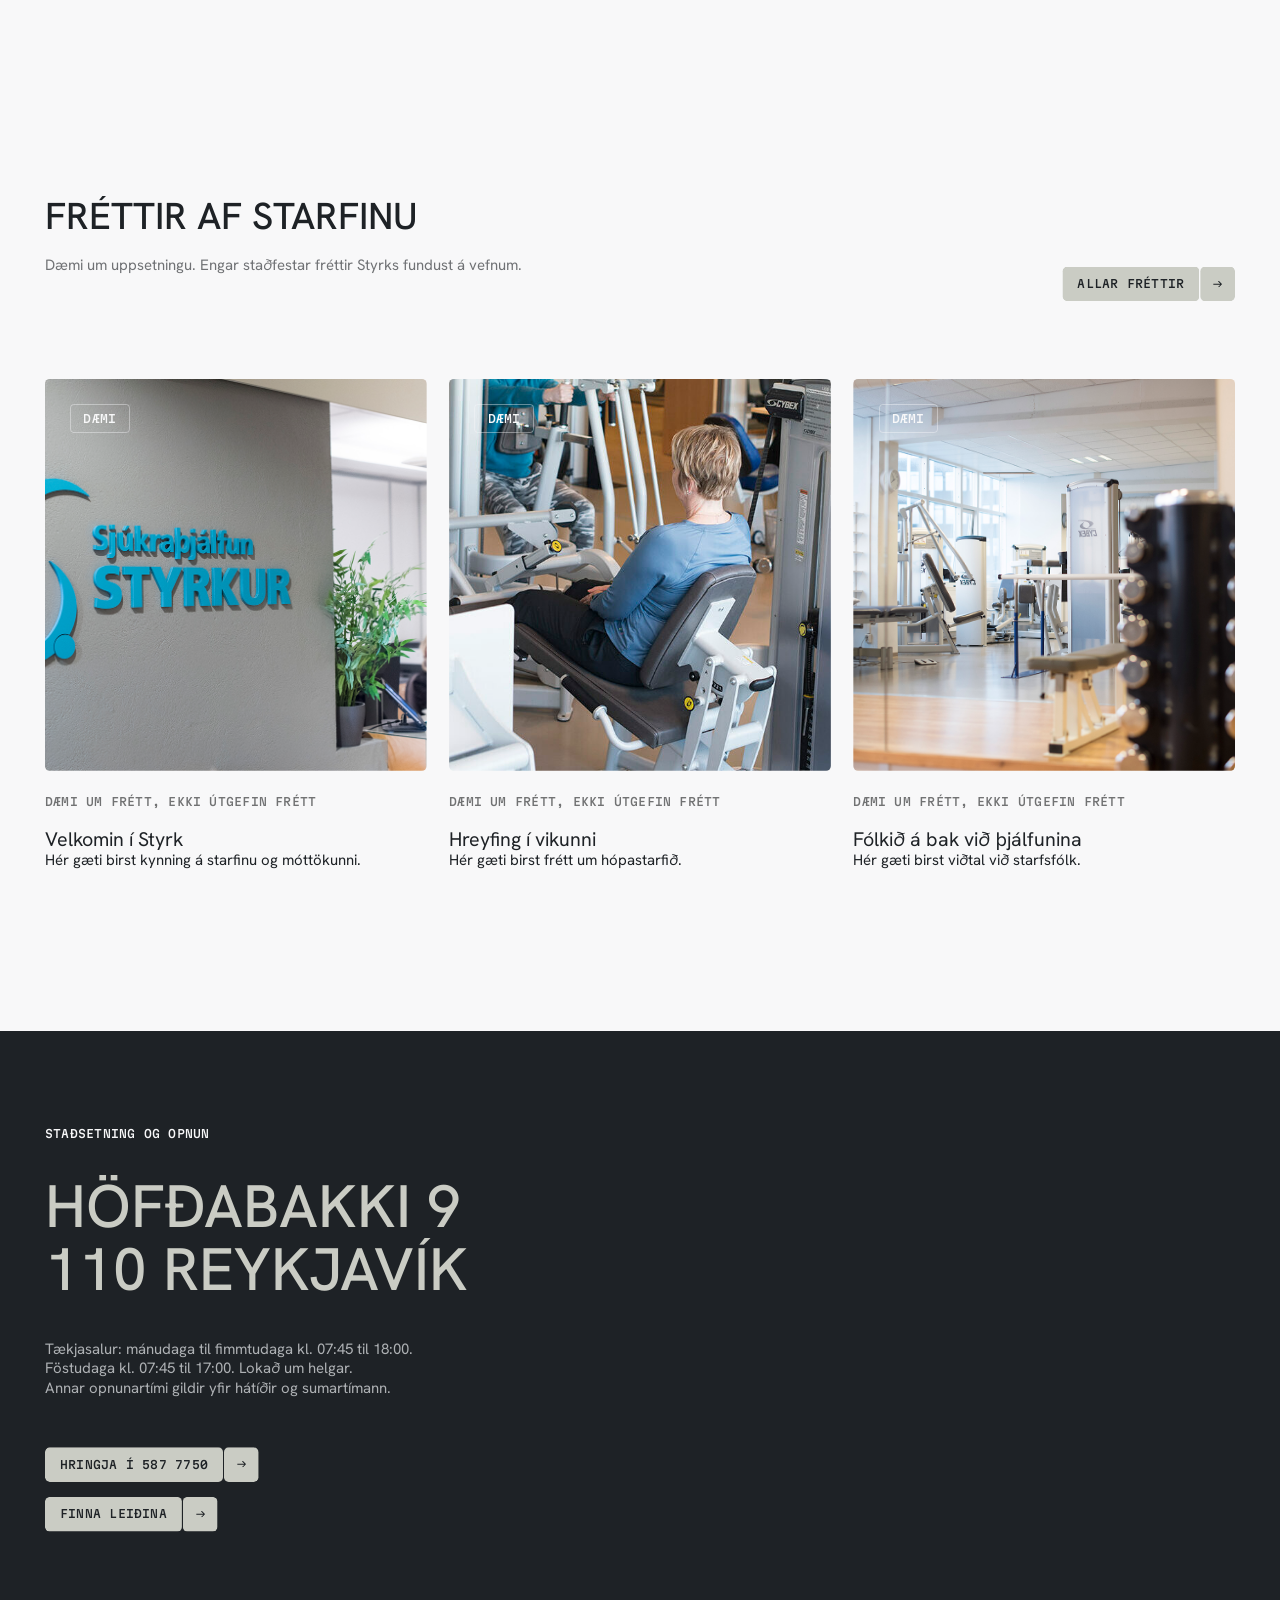
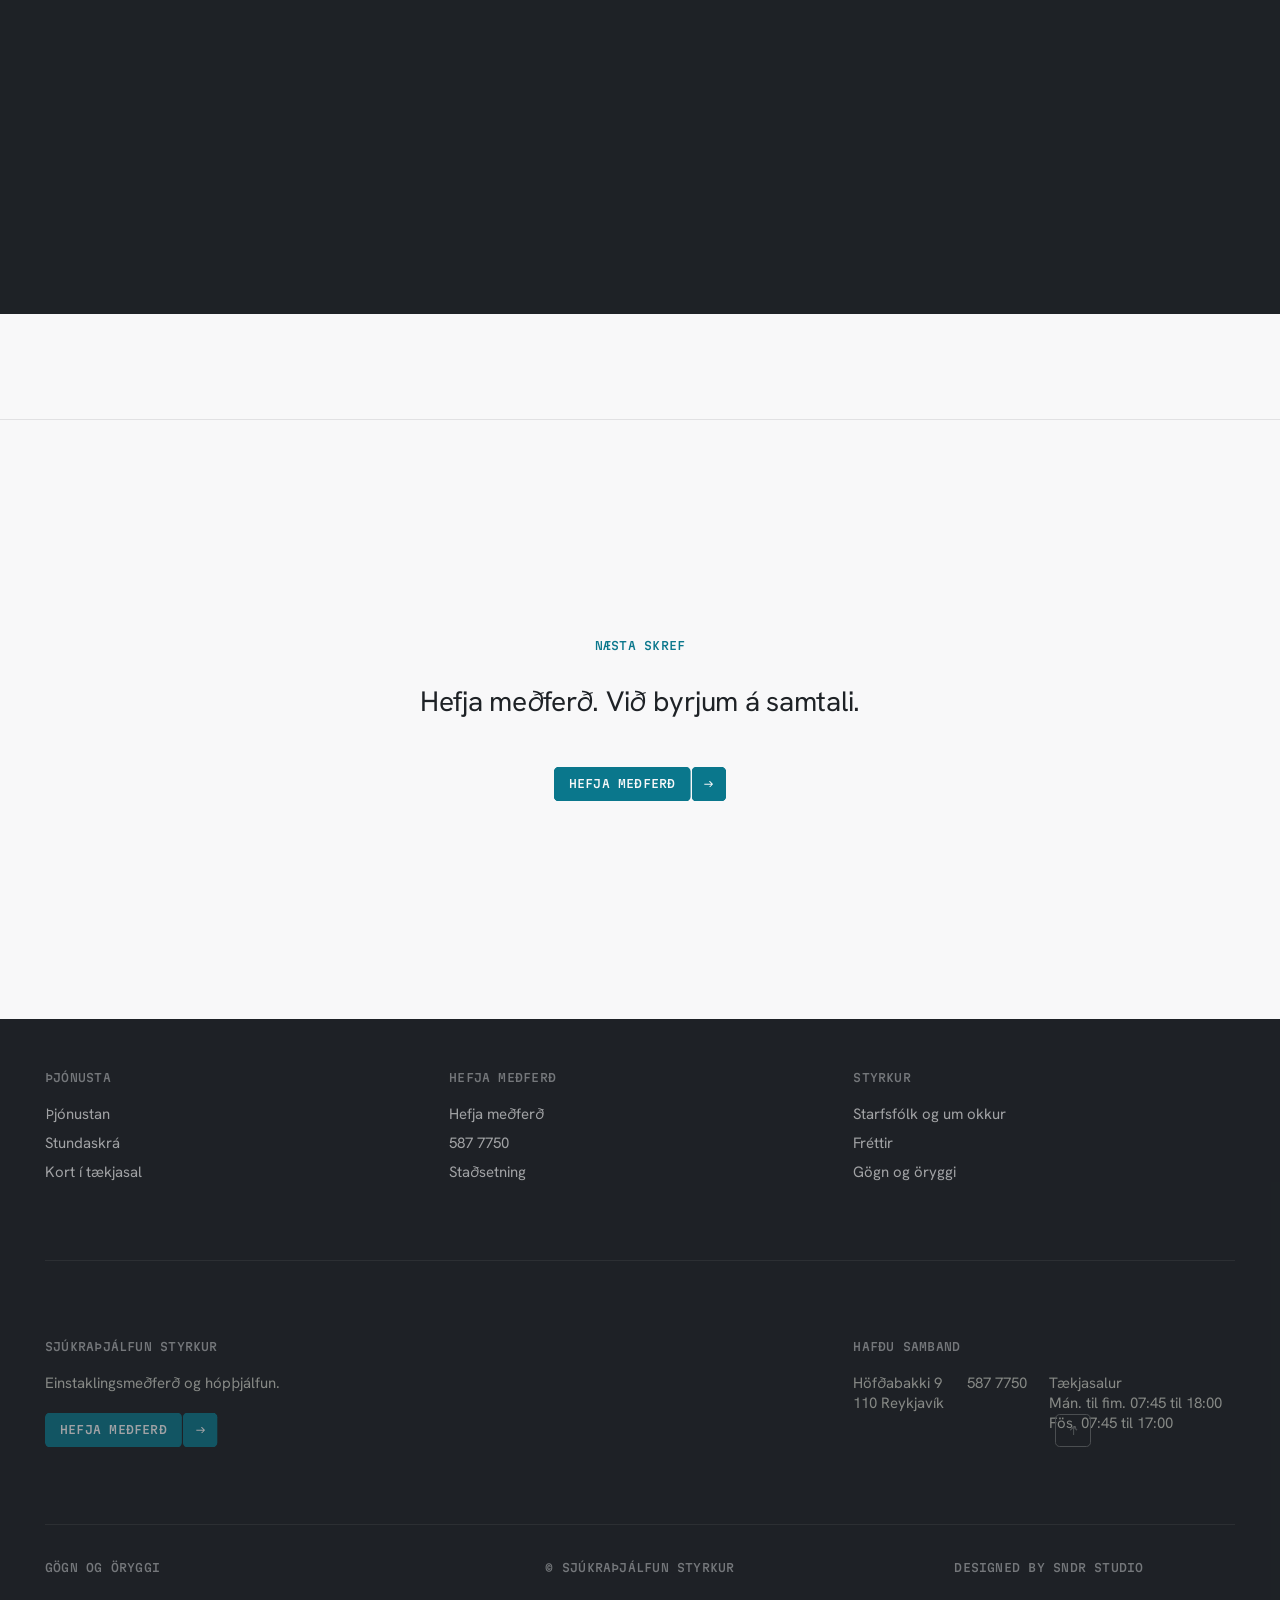
==== commit 572d598d: "Deploy 4e5ed2a (noindex preview)" ====
--- a/index.html
+++ b/index.html
@@ -13,10 +13,10 @@
 (function(){var d=document.documentElement,open;window.styrkurGate=new Promise(function(r){open=r});window.styrkurOpen=open;
 try{var home=/(\/|index\.html)$/.test(location.pathname),seen=sessionStorage.getItem('styrkur-seen'),calm=matchMedia('(prefers-reduced-motion: reduce)').matches;
 if(home&&!seen&&!calm){d.classList.add('is-loading');setTimeout(function(){if(d.classList.contains('is-loading')){d.classList.remove('is-loading');var l=document.getElementById('ldr');if(l)l.remove();open()}},4500)}else open()}catch(e){open()}})();</script>
-<link rel="stylesheet" href="css/brand.css?v=styrkur-5">
-<link rel="stylesheet" href="css/site.css?v=styrkur-5">
-<link rel="stylesheet" href="css/pages.css?v=styrkur-5">
-<link rel="stylesheet" href="css/styrkur.css?v=styrkur-5">
+<link rel="stylesheet" href="css/brand.css?v=styrkur-6">
+<link rel="stylesheet" href="css/site.css?v=styrkur-6">
+<link rel="stylesheet" href="css/pages.css?v=styrkur-6">
+<link rel="stylesheet" href="css/styrkur.css?v=styrkur-6">
 </head>
 <body data-page="index">
 <!-- Frumgerð. Ekkert er sent úr eyðublaðinu. -->
@@ -261,7 +261,7 @@
 <script src="js/vendor/ScrollToPlugin.min.js"></script>
 <script src="js/vendor/CustomEase.min.js"></script>
 <script src="js/vendor/lenis.min.js"></script>
-<script src="js/site.js?v=styrkur-5"></script>
-<script src="js/styrkur.js?v=styrkur-5"></script>
+<script src="js/site.js?v=styrkur-6"></script>
+<script src="js/styrkur.js?v=styrkur-6"></script>
 </body>
 </html>
--- a/css/styrkur.css
+++ b/css/styrkur.css
@@ -264,9 +264,9 @@
 
 /* header over page content: transparent over photos (reference), a frosted bar once it sits over text */
 .hdr__row{transition:transform 1.2s var(--ease-out),background-color .4s ease,-webkit-backdrop-filter .4s ease,backdrop-filter .4s ease}
-.hdr.hdr--solid:not(.hdr--offwhite):not(.hdr--light) .hdr__row{background:rgba(248,248,249,.97);-webkit-backdrop-filter:blur(14px);backdrop-filter:blur(14px)}
-.hdr.hdr--solid.hdr--light .hdr__row{background:rgba(30,34,38,.96);-webkit-backdrop-filter:blur(14px);backdrop-filter:blur(14px)}
-.hdr.hdr--solid.hdr--grey .hdr__row{background:rgba(236,238,235,.97)}
+.hdr.hdr--solid:not(.hdr--offwhite):not(.hdr--light) .hdr__row{background:#f8f8f9;-webkit-backdrop-filter:blur(14px);backdrop-filter:blur(14px)}
+.hdr.hdr--solid.hdr--light .hdr__row{background:#1e2226;-webkit-backdrop-filter:blur(14px);backdrop-filter:blur(14px)}
+.hdr.hdr--solid.hdr--grey .hdr__row{background:#eceeeb}
 @media (max-width:519px){.hdr.hdr--solid .hdr__row{height:7.6rem}}
 /* anchor jumps land below the header */
 section[id],[id="medferdir"],[id="verd"],[id="verdskra"],[id="ibudir"]{scroll-margin-top:calc(var(--header-h) + 1rem)}
@@ -396,6 +396,6 @@
 /* Phone portrait crop of the hands photo: keep the fingers and nails in frame, not the bare knuckle */
 @media (max-width:767px){.hero__slide[data-i="0"] .hero__media img[data-crop=hands]{object-position:72% 50%}}
 
-/* iOS Safari did not blur behind the bar, so .88 let page text show behind the logo: near-opaque instead */
+/* iOS Safari did not blur behind the bar, so a translucent bar let page text show behind the logo: solid instead */
 /* links inside running text carry their underline on touch too (the hover-only line gave no cue on phones) */
 .st-privacy .ul::after,.bk__sticky .ul::after,.split__body .ul::after,.lwc__body .ul::after{transform:scaleX(1)}
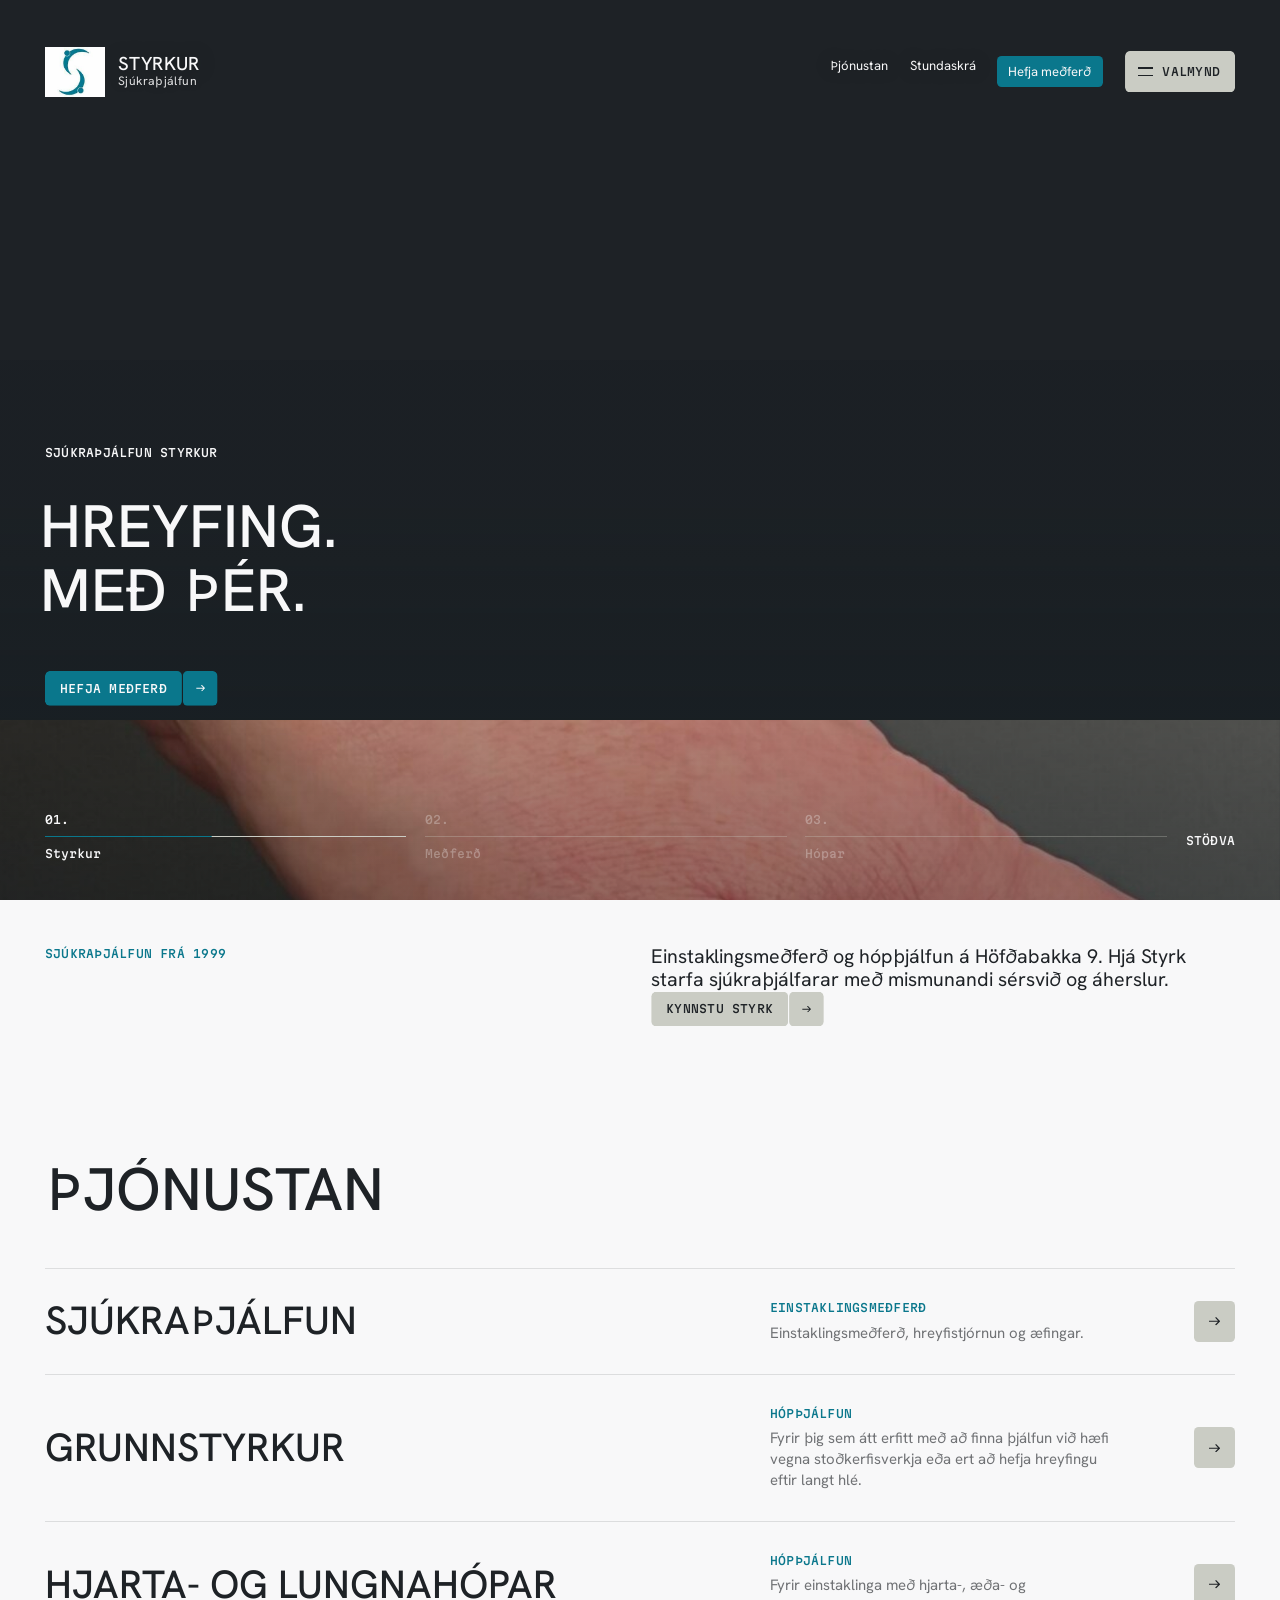
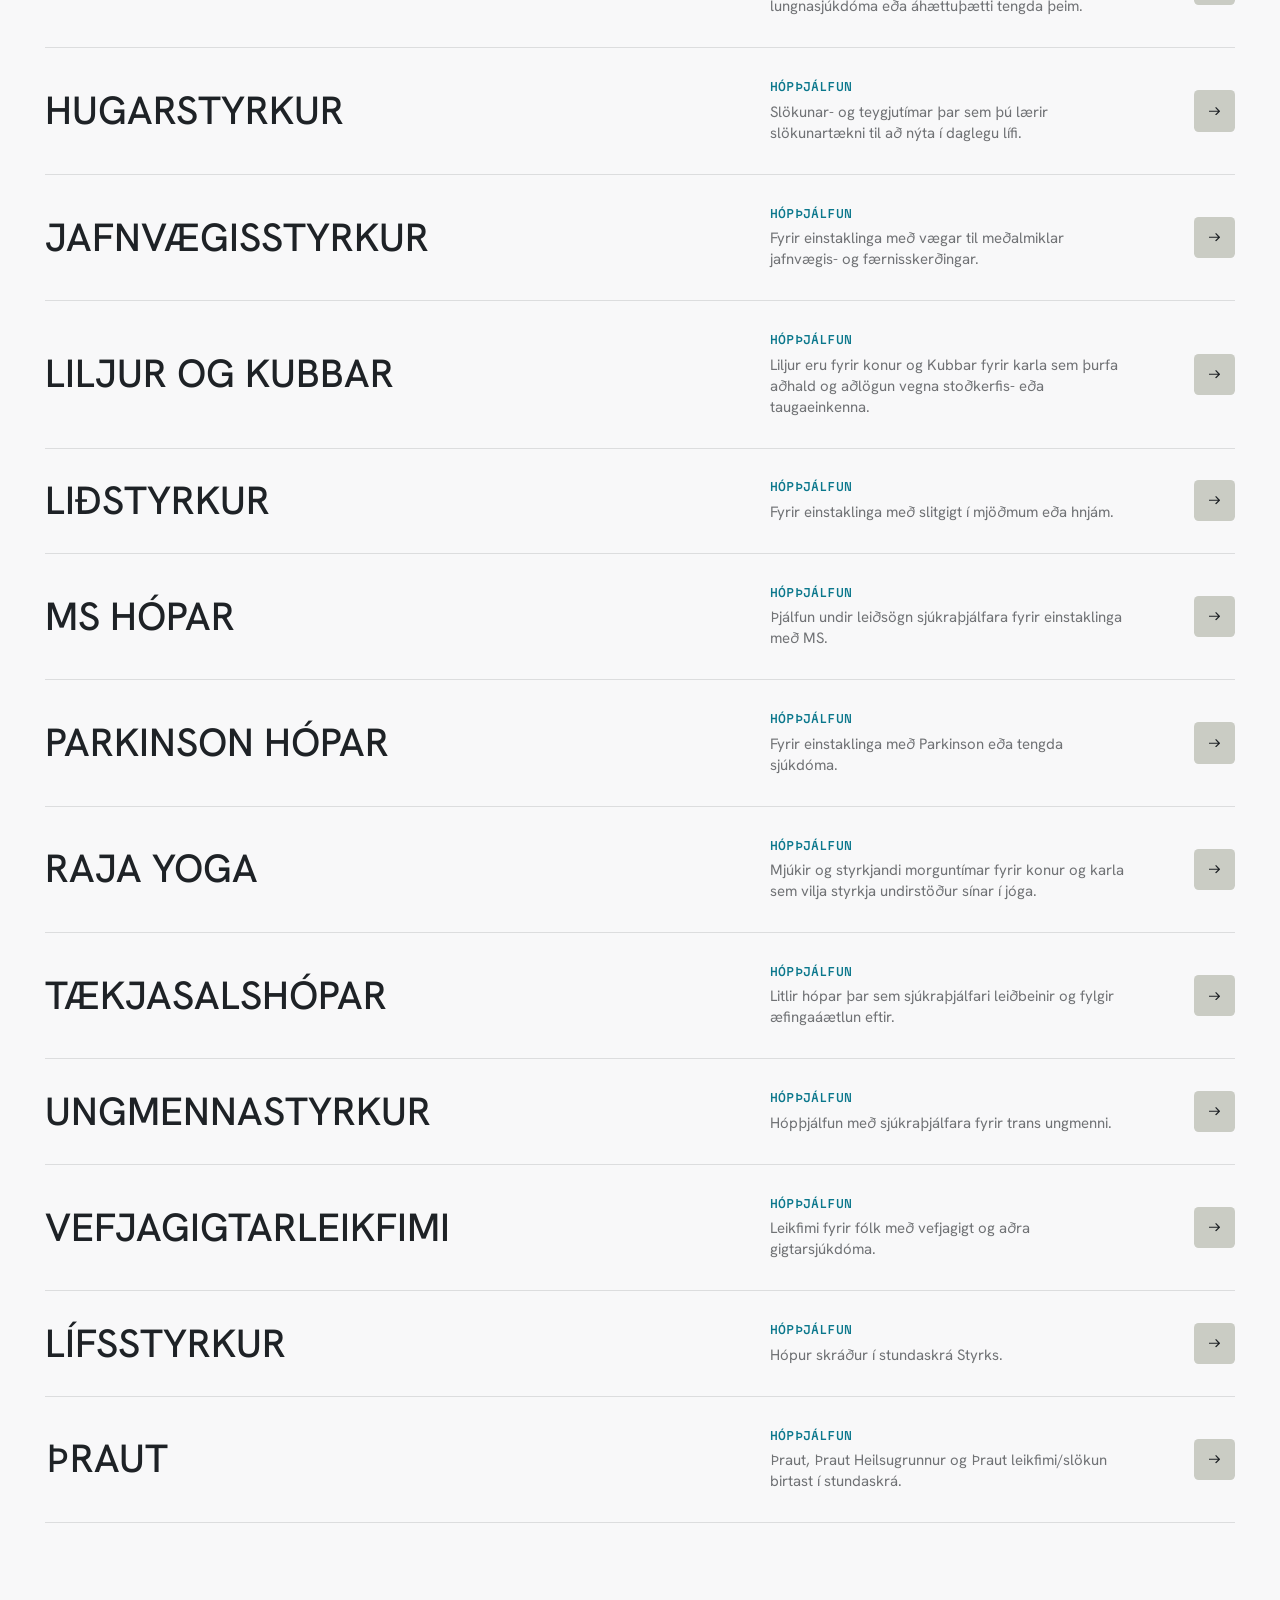
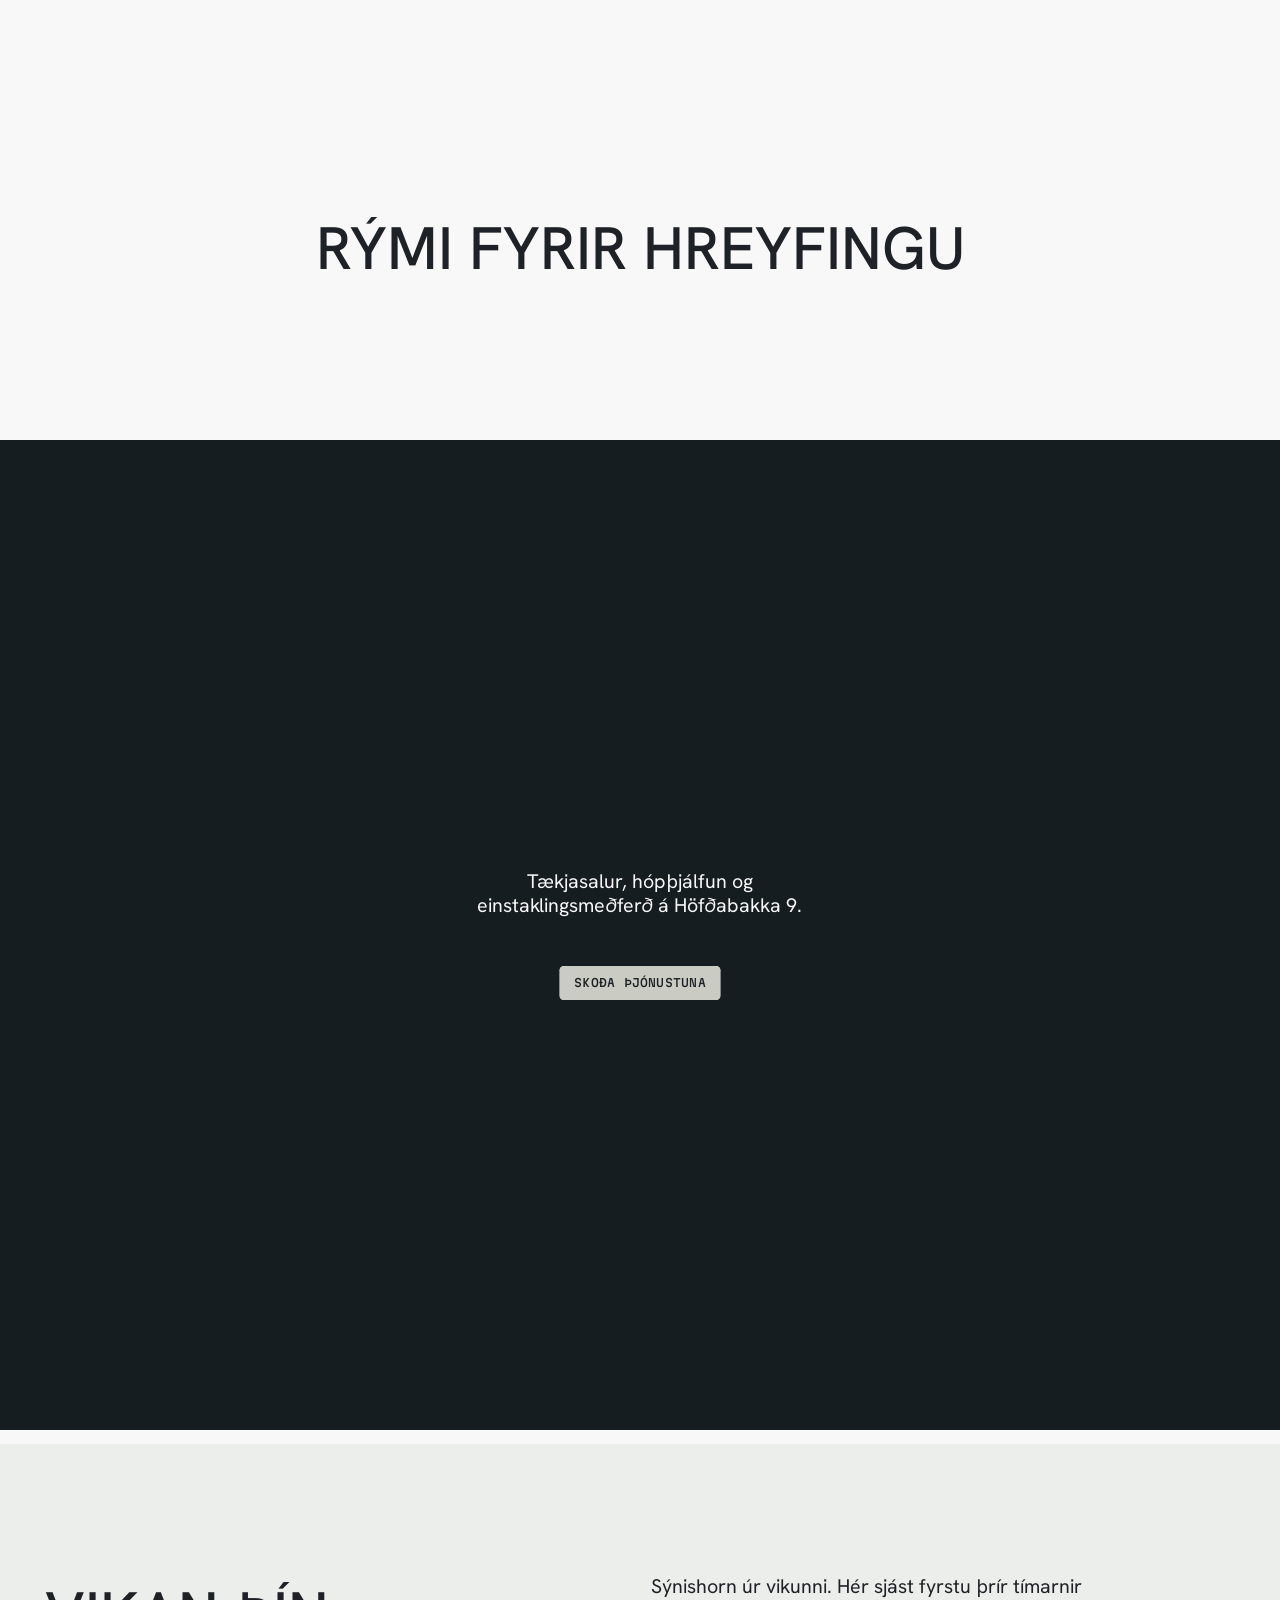
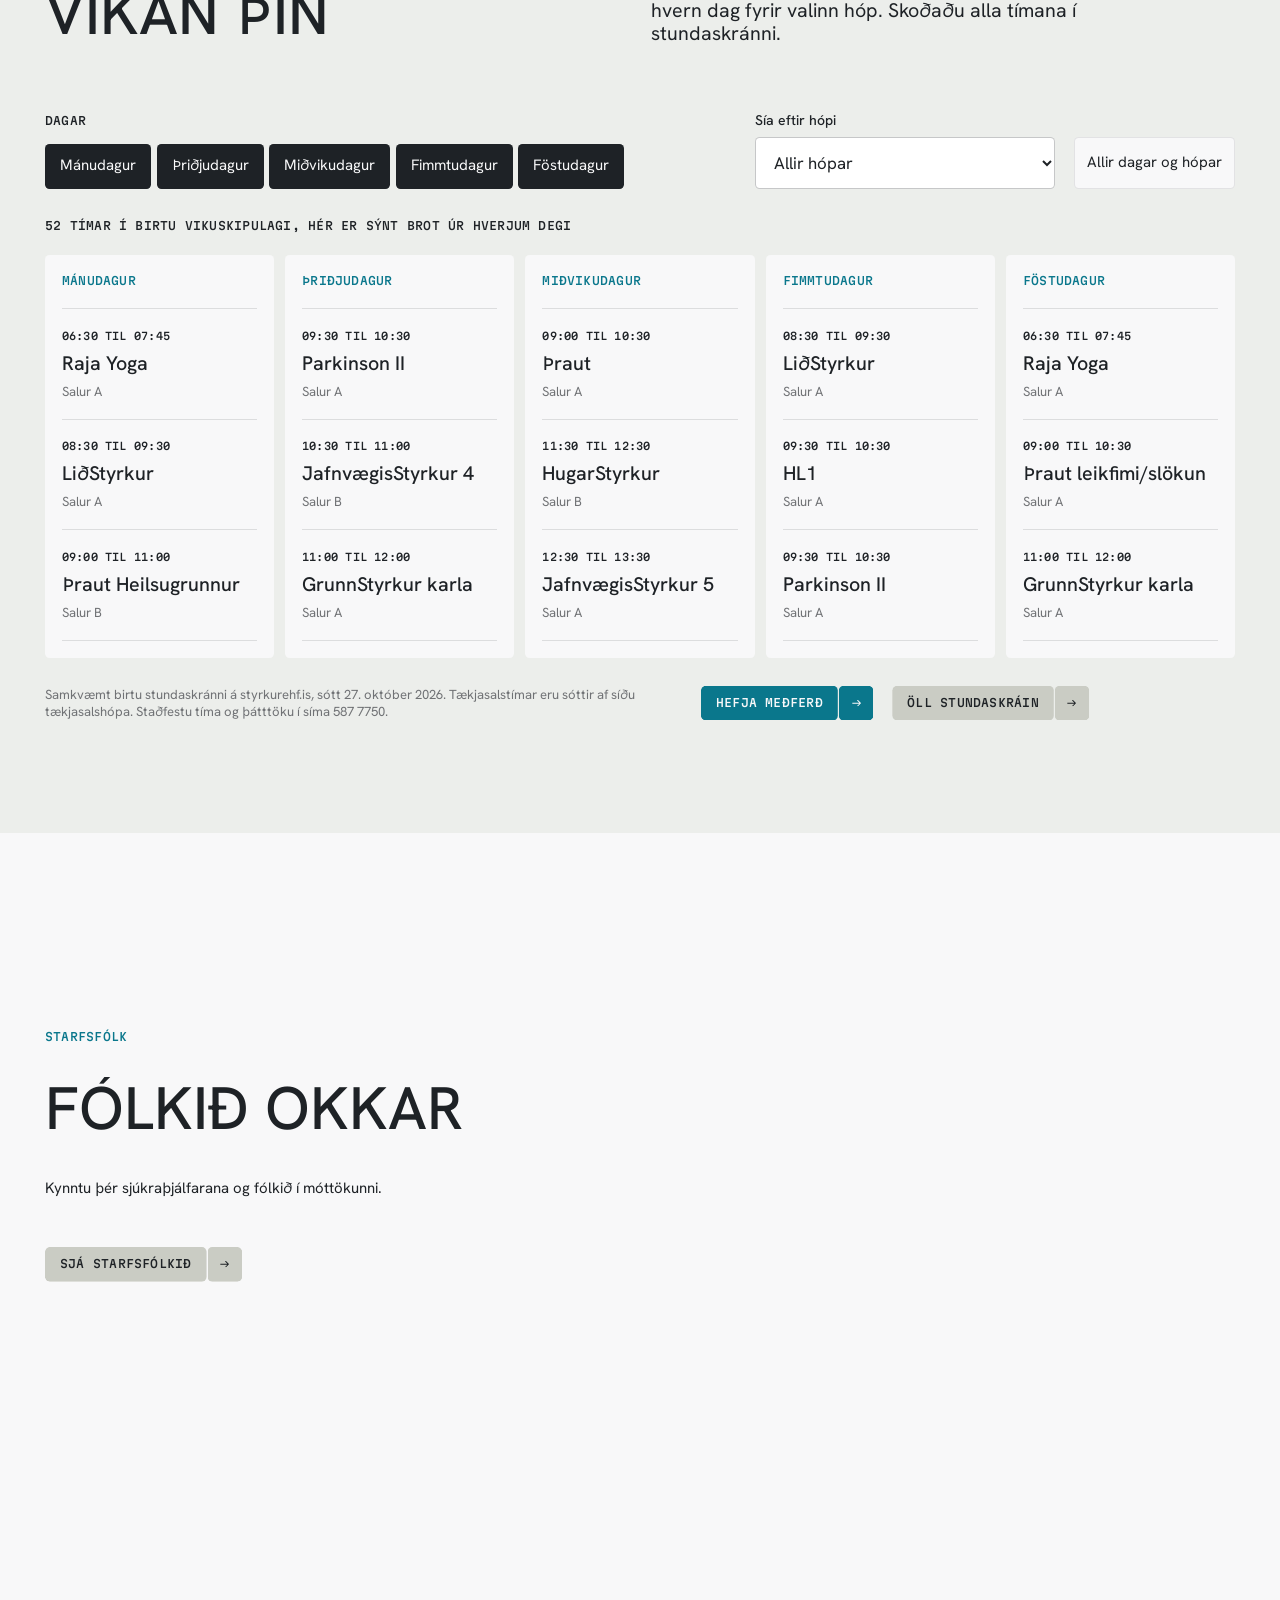
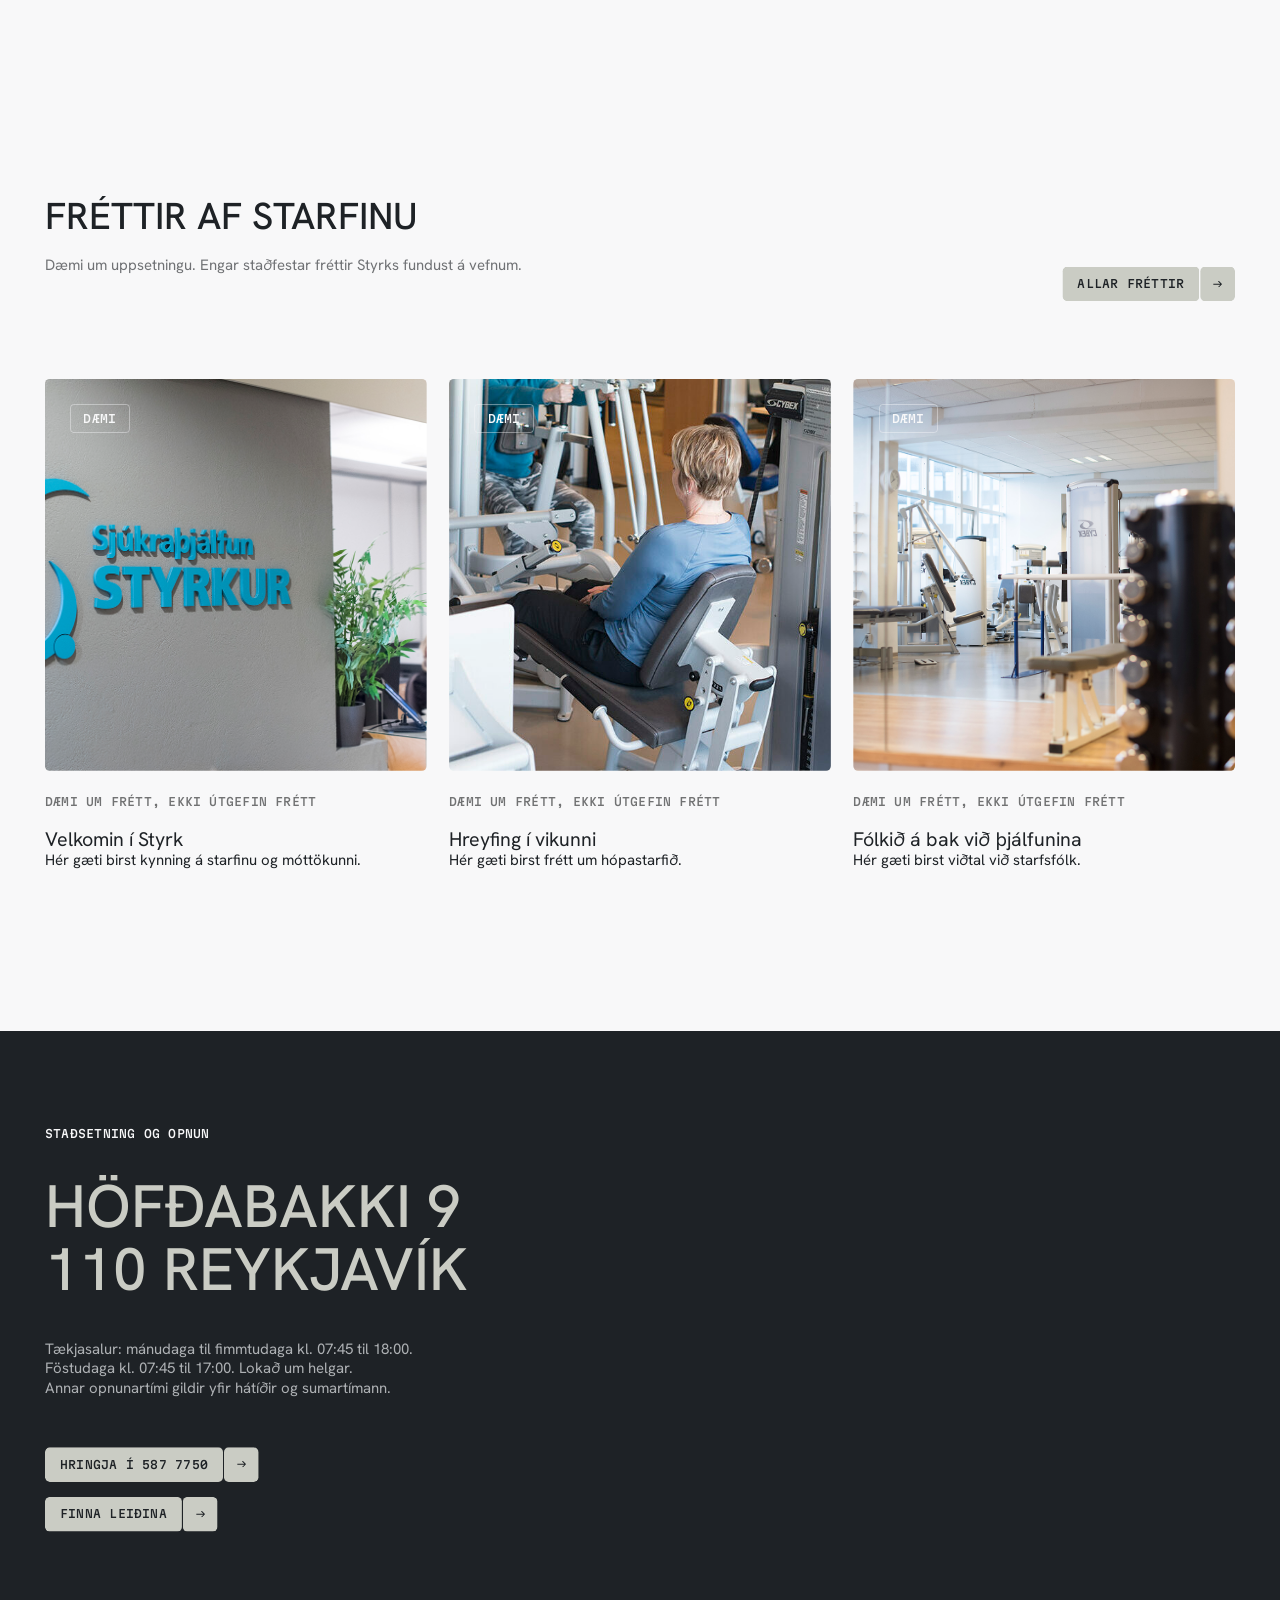
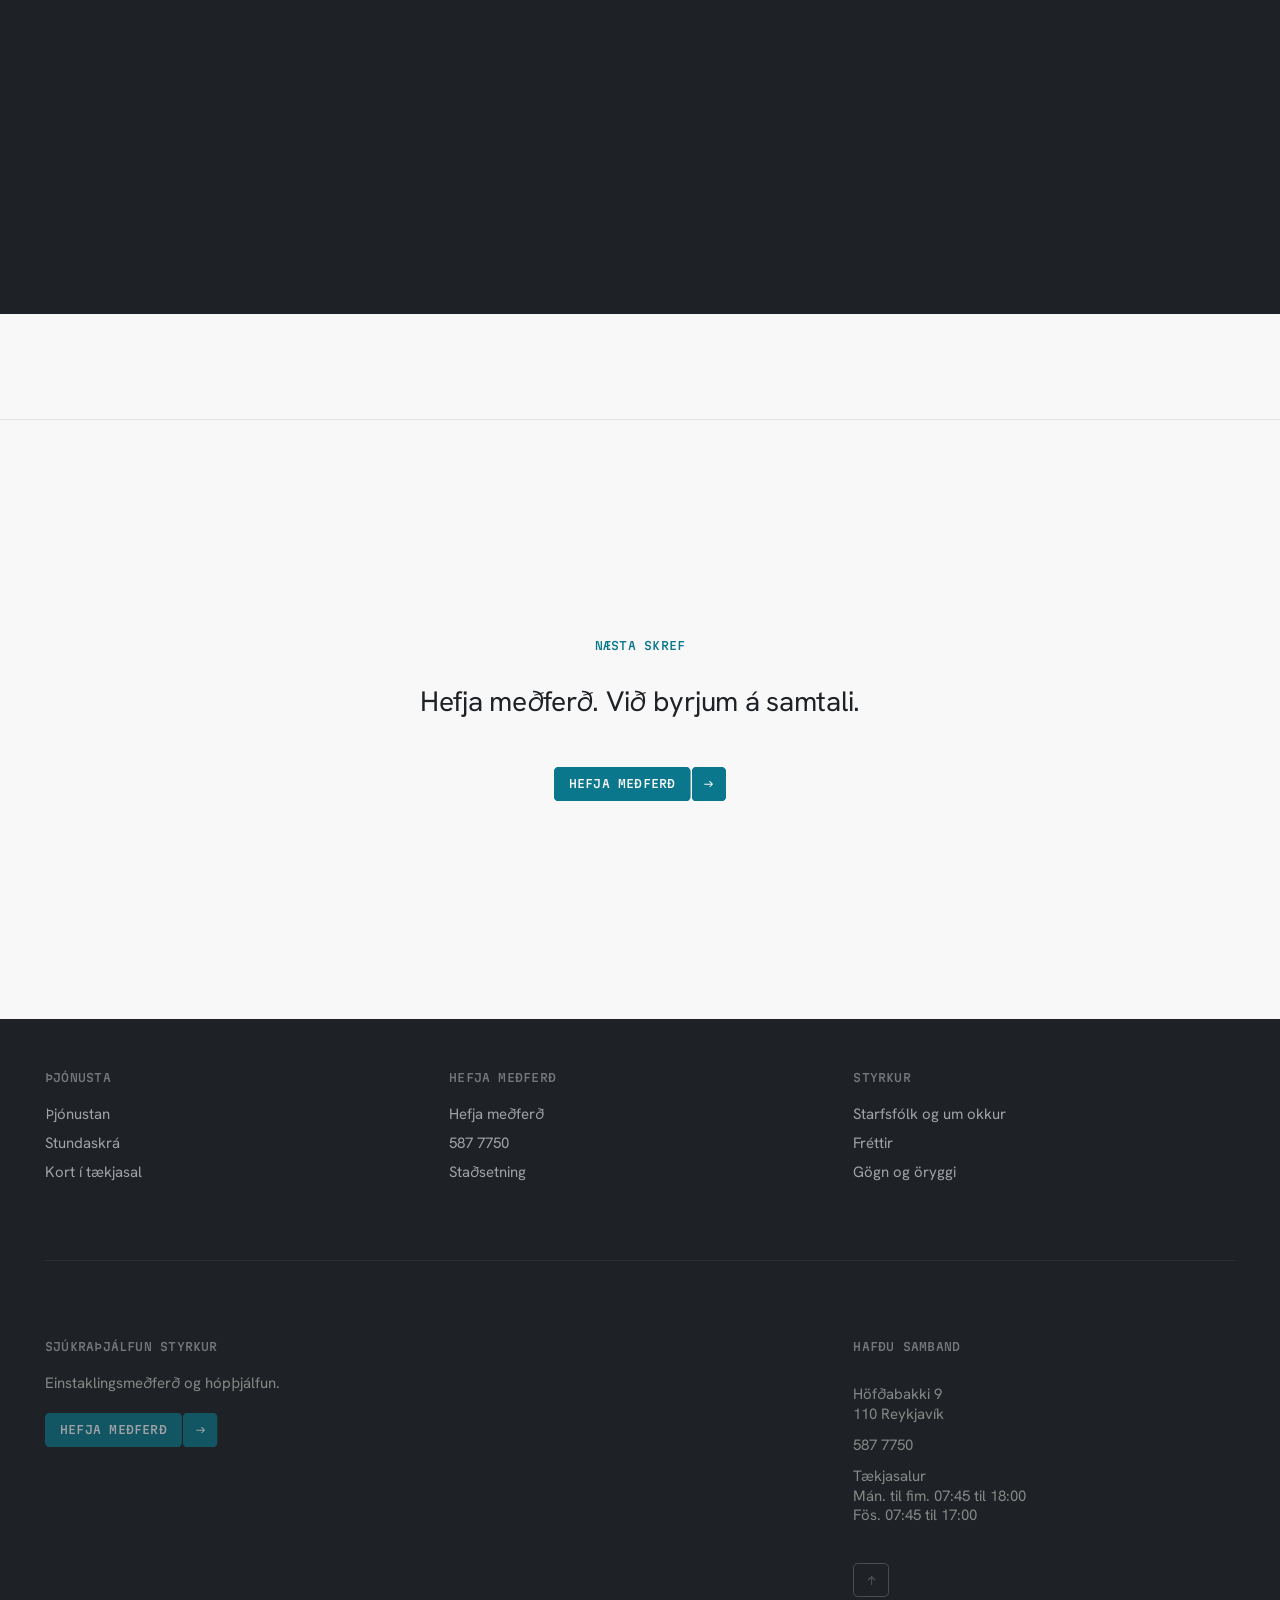
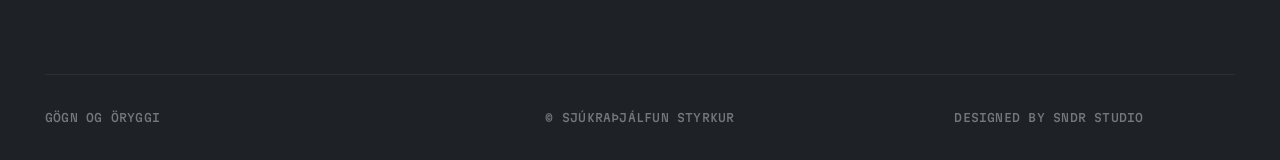
==== commit b25aace5: "Deploy c99dfa1 (noindex preview)" ====
--- a/index.html
+++ b/index.html
@@ -13,10 +13,10 @@
 (function(){var d=document.documentElement,open;window.styrkurGate=new Promise(function(r){open=r});window.styrkurOpen=open;
 try{var home=/(\/|index\.html)$/.test(location.pathname),seen=sessionStorage.getItem('styrkur-seen'),calm=matchMedia('(prefers-reduced-motion: reduce)').matches;
 if(home&&!seen&&!calm){d.classList.add('is-loading');setTimeout(function(){if(d.classList.contains('is-loading')){d.classList.remove('is-loading');var l=document.getElementById('ldr');if(l)l.remove();open()}},4500)}else open()}catch(e){open()}})();</script>
-<link rel="stylesheet" href="css/brand.css?v=styrkur-6">
-<link rel="stylesheet" href="css/site.css?v=styrkur-6">
-<link rel="stylesheet" href="css/pages.css?v=styrkur-6">
-<link rel="stylesheet" href="css/styrkur.css?v=styrkur-6">
+<link rel="stylesheet" href="css/brand.css?v=styrkur-9">
+<link rel="stylesheet" href="css/site.css?v=styrkur-9">
+<link rel="stylesheet" href="css/pages.css?v=styrkur-9">
+<link rel="stylesheet" href="css/styrkur.css?v=styrkur-9">
 </head>
 <body data-page="index">
 <!-- Frumgerð. Ekkert er sent úr eyðublaðinu. -->
@@ -261,7 +261,7 @@
 <script src="js/vendor/ScrollToPlugin.min.js"></script>
 <script src="js/vendor/CustomEase.min.js"></script>
 <script src="js/vendor/lenis.min.js"></script>
-<script src="js/site.js?v=styrkur-6"></script>
-<script src="js/styrkur.js?v=styrkur-6"></script>
+<script src="js/site.js?v=styrkur-9"></script>
+<script src="js/styrkur.js?v=styrkur-9"></script>
 </body>
 </html>
--- a/css/styrkur.css
+++ b/css/styrkur.css
@@ -399,3 +399,22 @@
 /* iOS Safari did not blur behind the bar, so a translucent bar let page text show behind the logo: solid instead */
 /* links inside running text carry their underline on touch too (the hover-only line gave no cue on phones) */
 .st-privacy .ul::after,.bk__sticky .ul::after,.split__body .ul::after,.lwc__body .ul::after{transform:scaleX(1)}
+
+/* Up-arrow: the base floated it absolutely over the footer's bottom edge, and Styrkur's longer contact column
+   (gym hours) ran underneath it. It now takes the empty "s" cell under the contact block at every width.
+   position:relative (not static) keeps it the containing block for its two animated arrow svgs. */
+.ftr__top,.ftr__top:where(*){position:relative;left:auto;right:auto;bottom:auto;grid-area:s;justify-self:start;align-self:end;margin-top:4rem}
+@media (max-width:1023px){.ftr__top{left:auto;right:auto;bottom:auto}}
+
+/* Phone footer: the link groups are accordions, so they carry the menu's +/− marker and sit as one tidy list
+   instead of three headings floating in large gaps; the contact lines stack instead of running together. */
+@media (max-width:519px){
+  .ftr__nav{row-gap:0}
+  .ftr__nav .ftr__t{margin-bottom:0}
+  .ftr__t .acc{position:relative;min-height:5.6rem;align-items:center;padding-right:4rem}
+  .ftr__t .acc::after{content:"+";position:absolute;right:0;top:50%;transform:translateY(-50%);font:400 2.2rem/1 var(--sans);color:var(--stone)}
+  .ftr__t .acc[aria-expanded="true"]::after{content:"−"}
+  .ftr__nav .ftr__list>li:first-child{margin-top:1.6rem}
+  .ftr__nav .ftr__list>li:last-child{margin-bottom:1.6rem}
+}
+.ftr__contact{flex-direction:column;align-items:flex-start;row-gap:1.2rem}
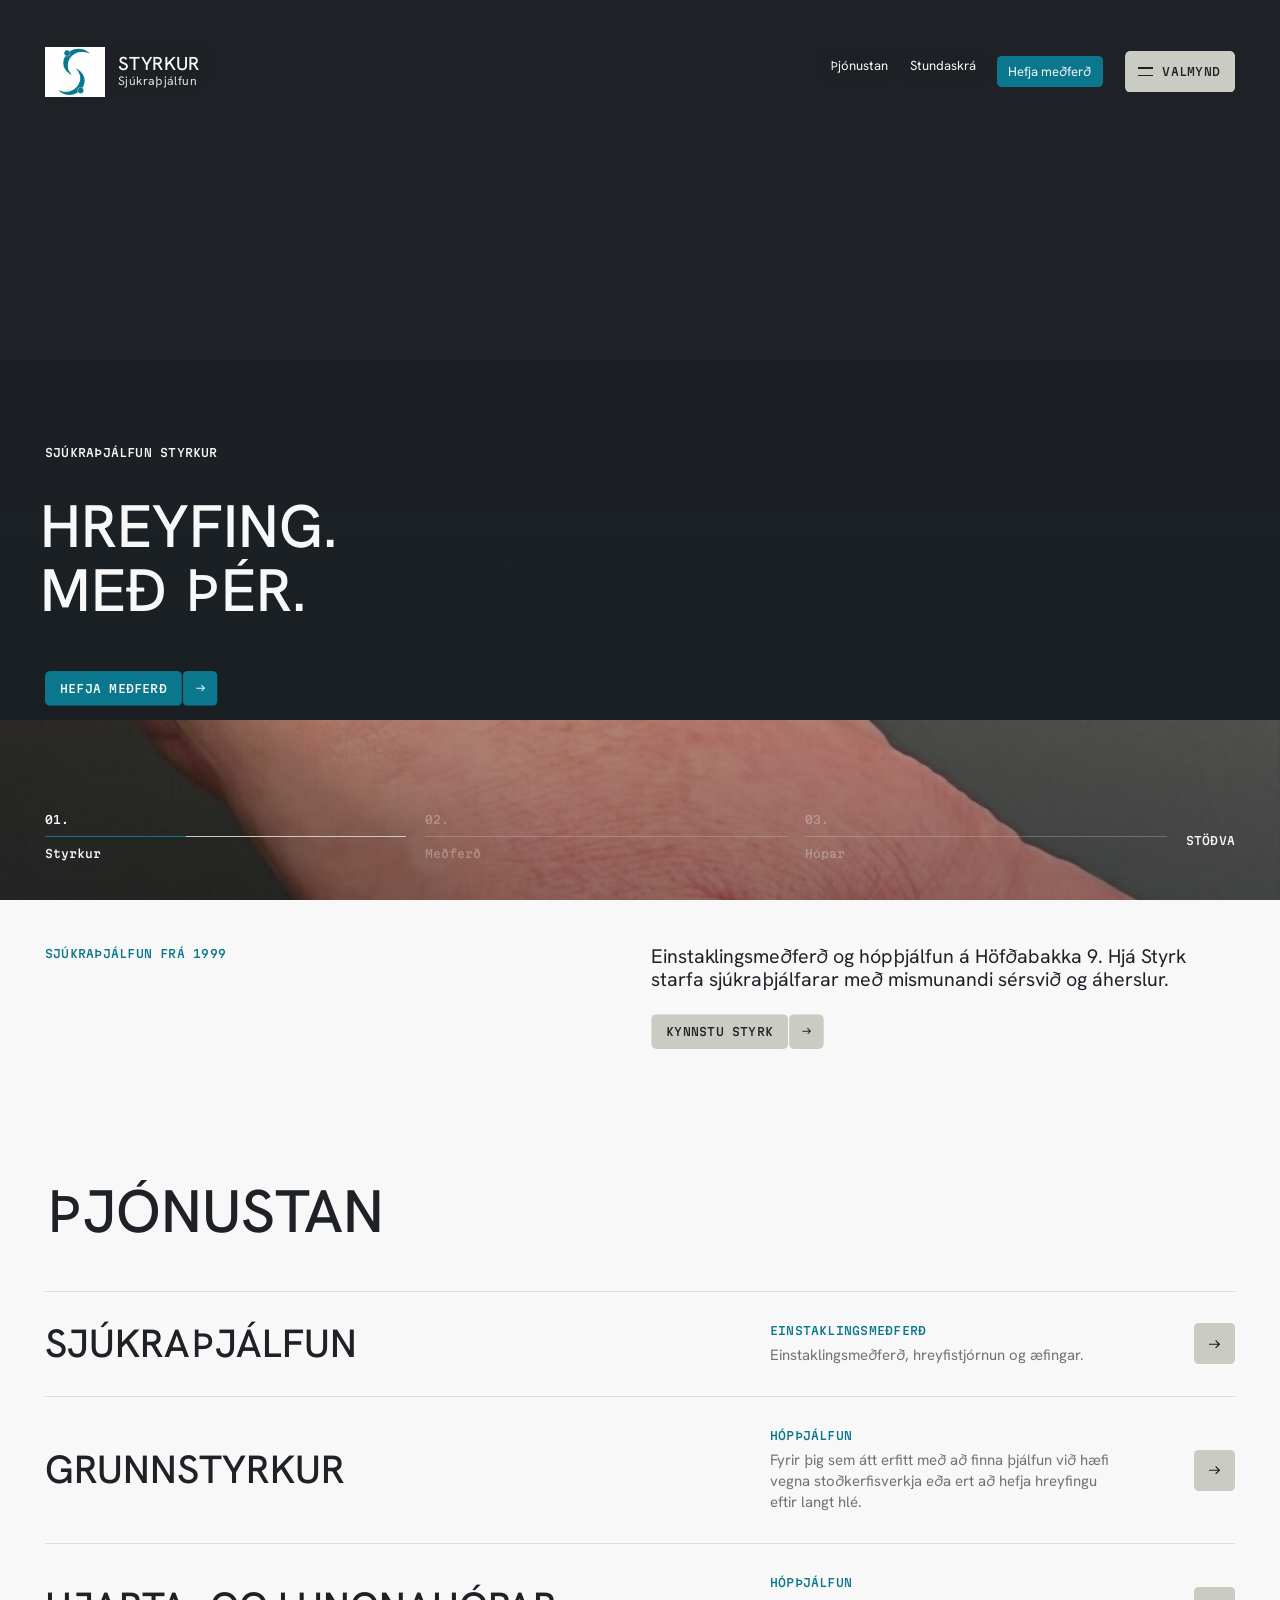
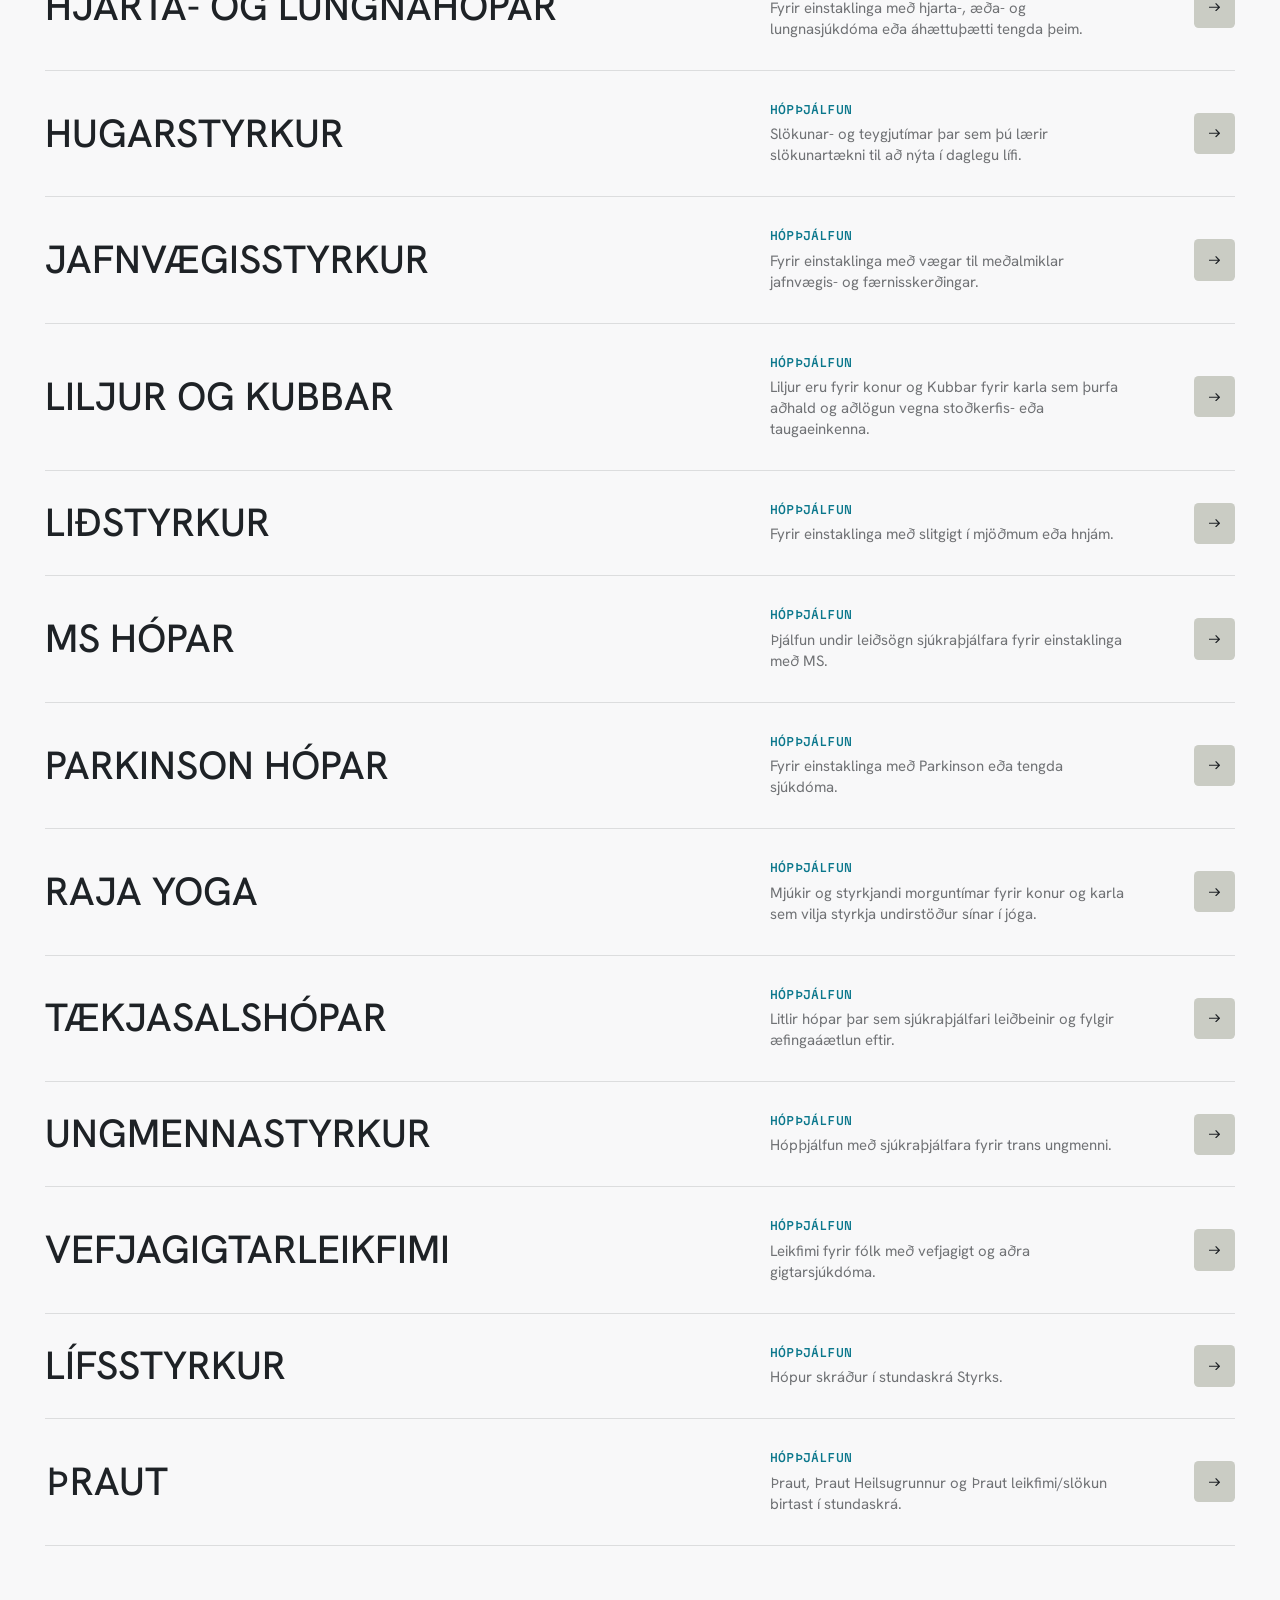
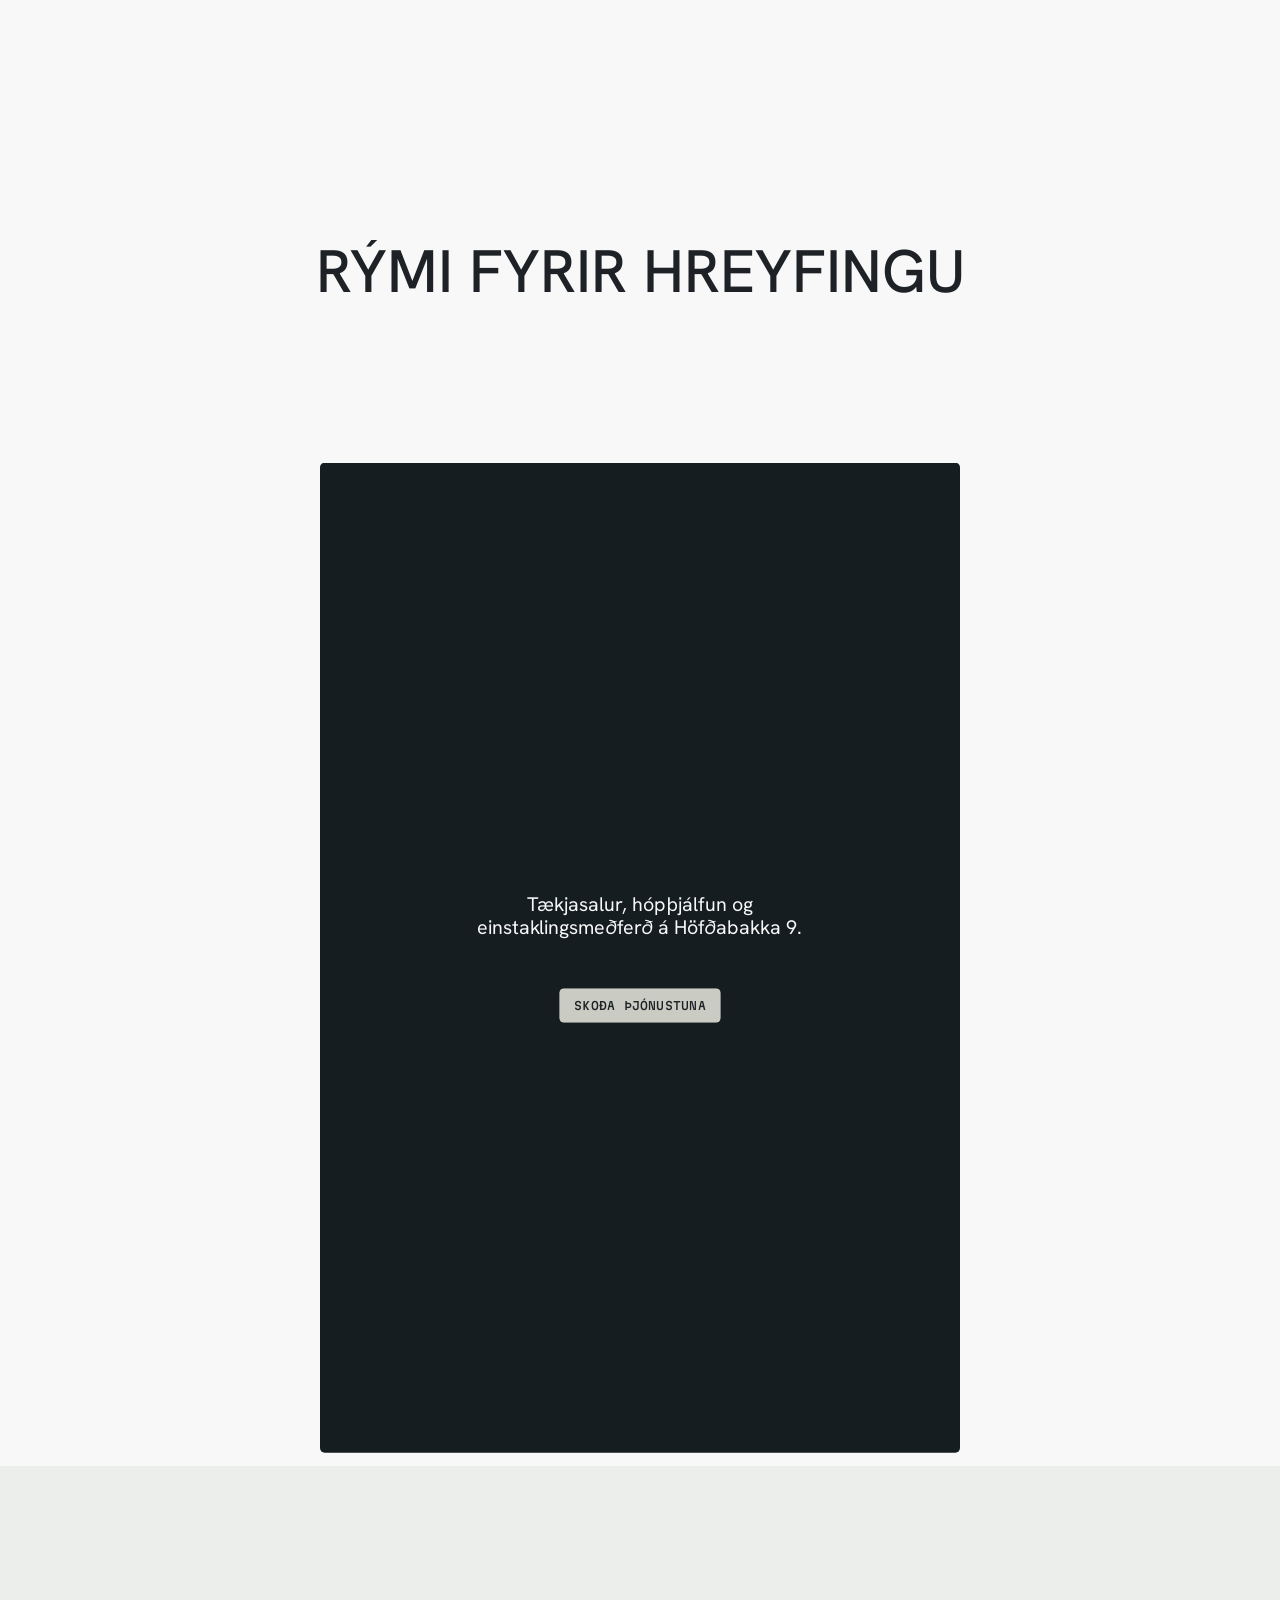
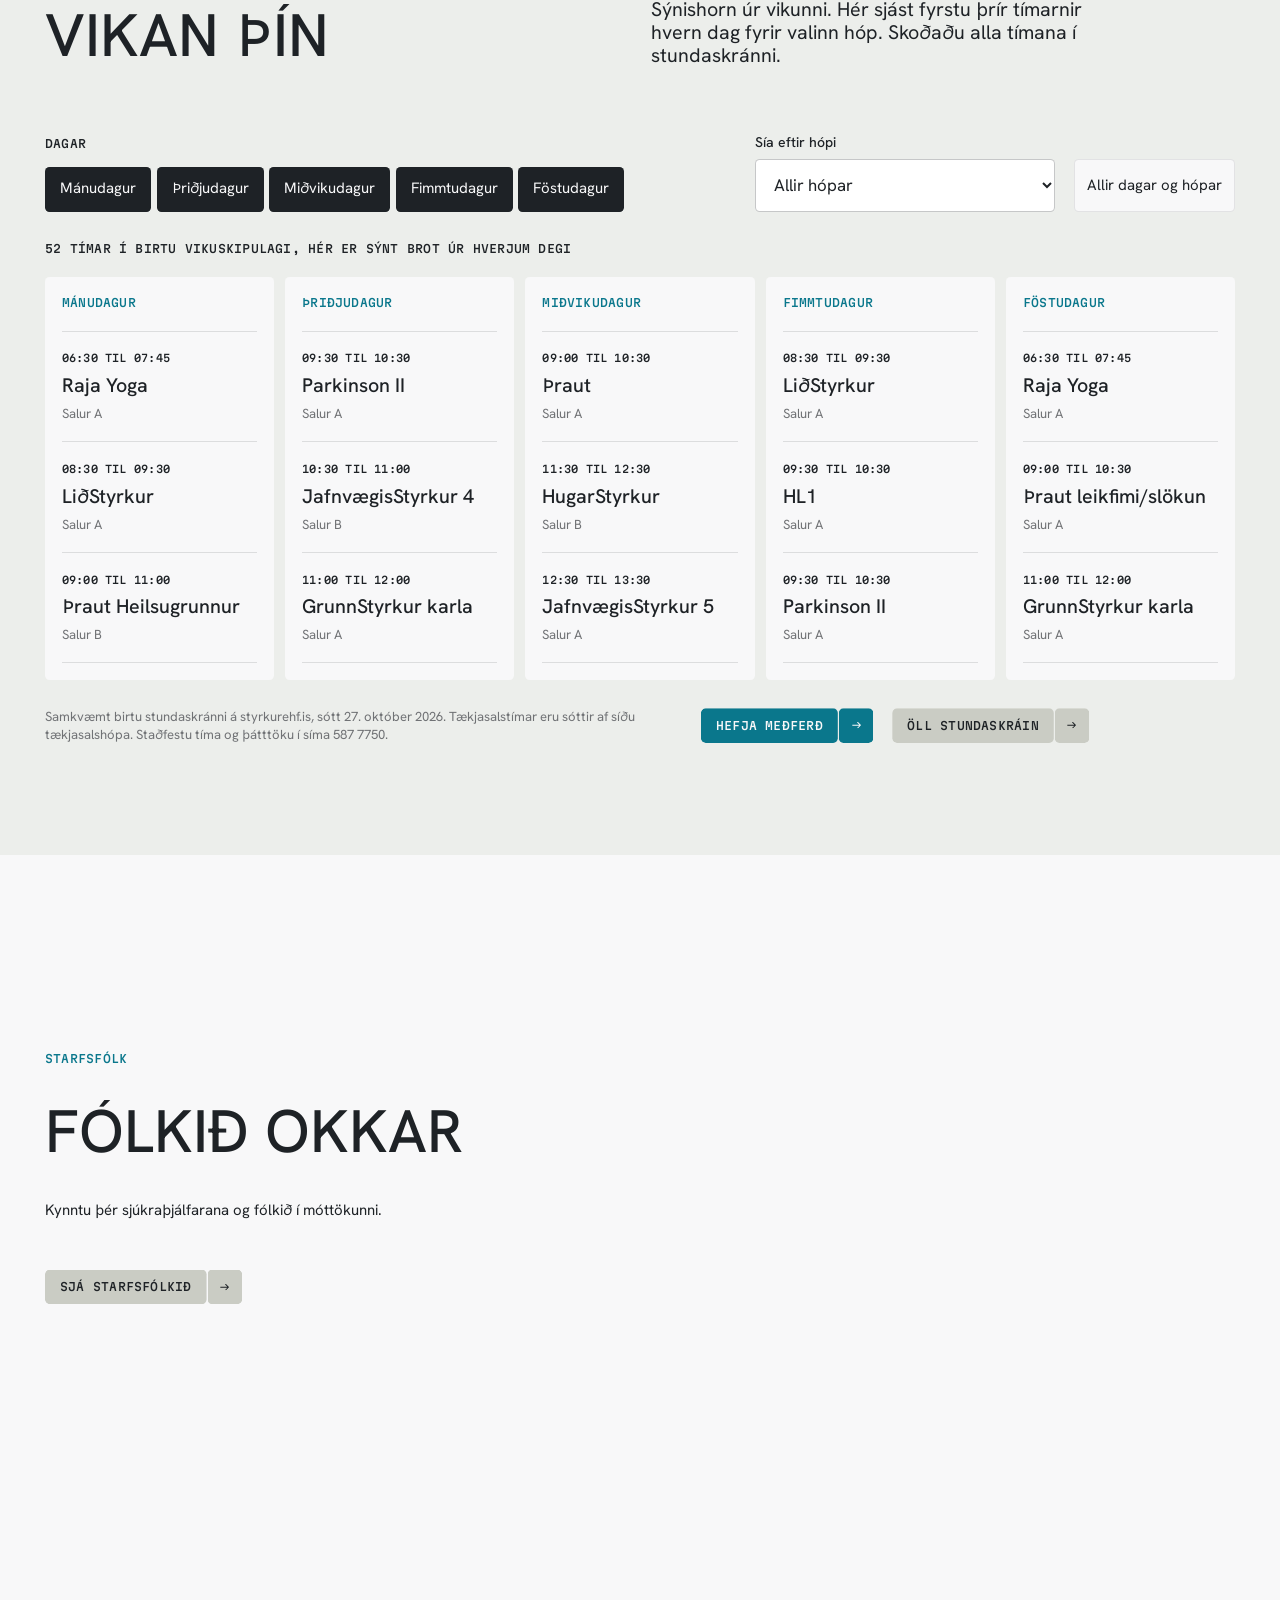
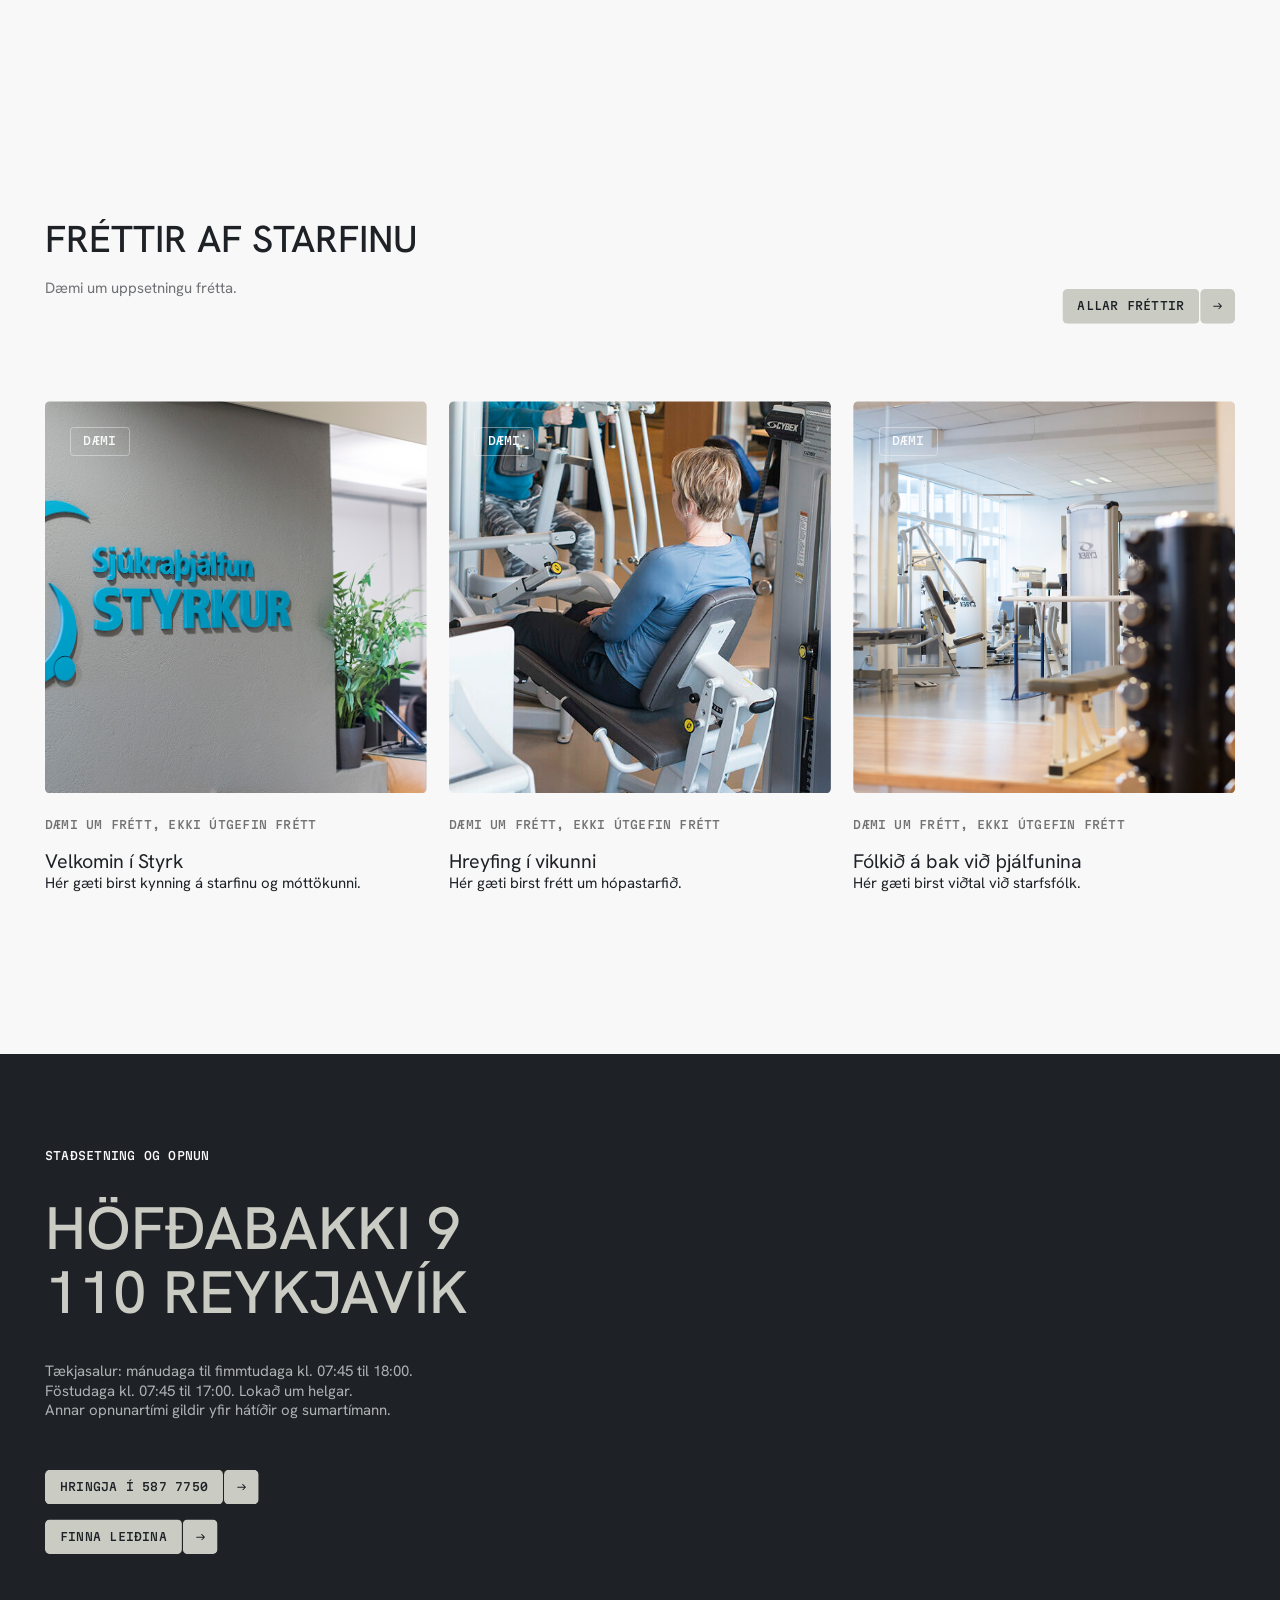
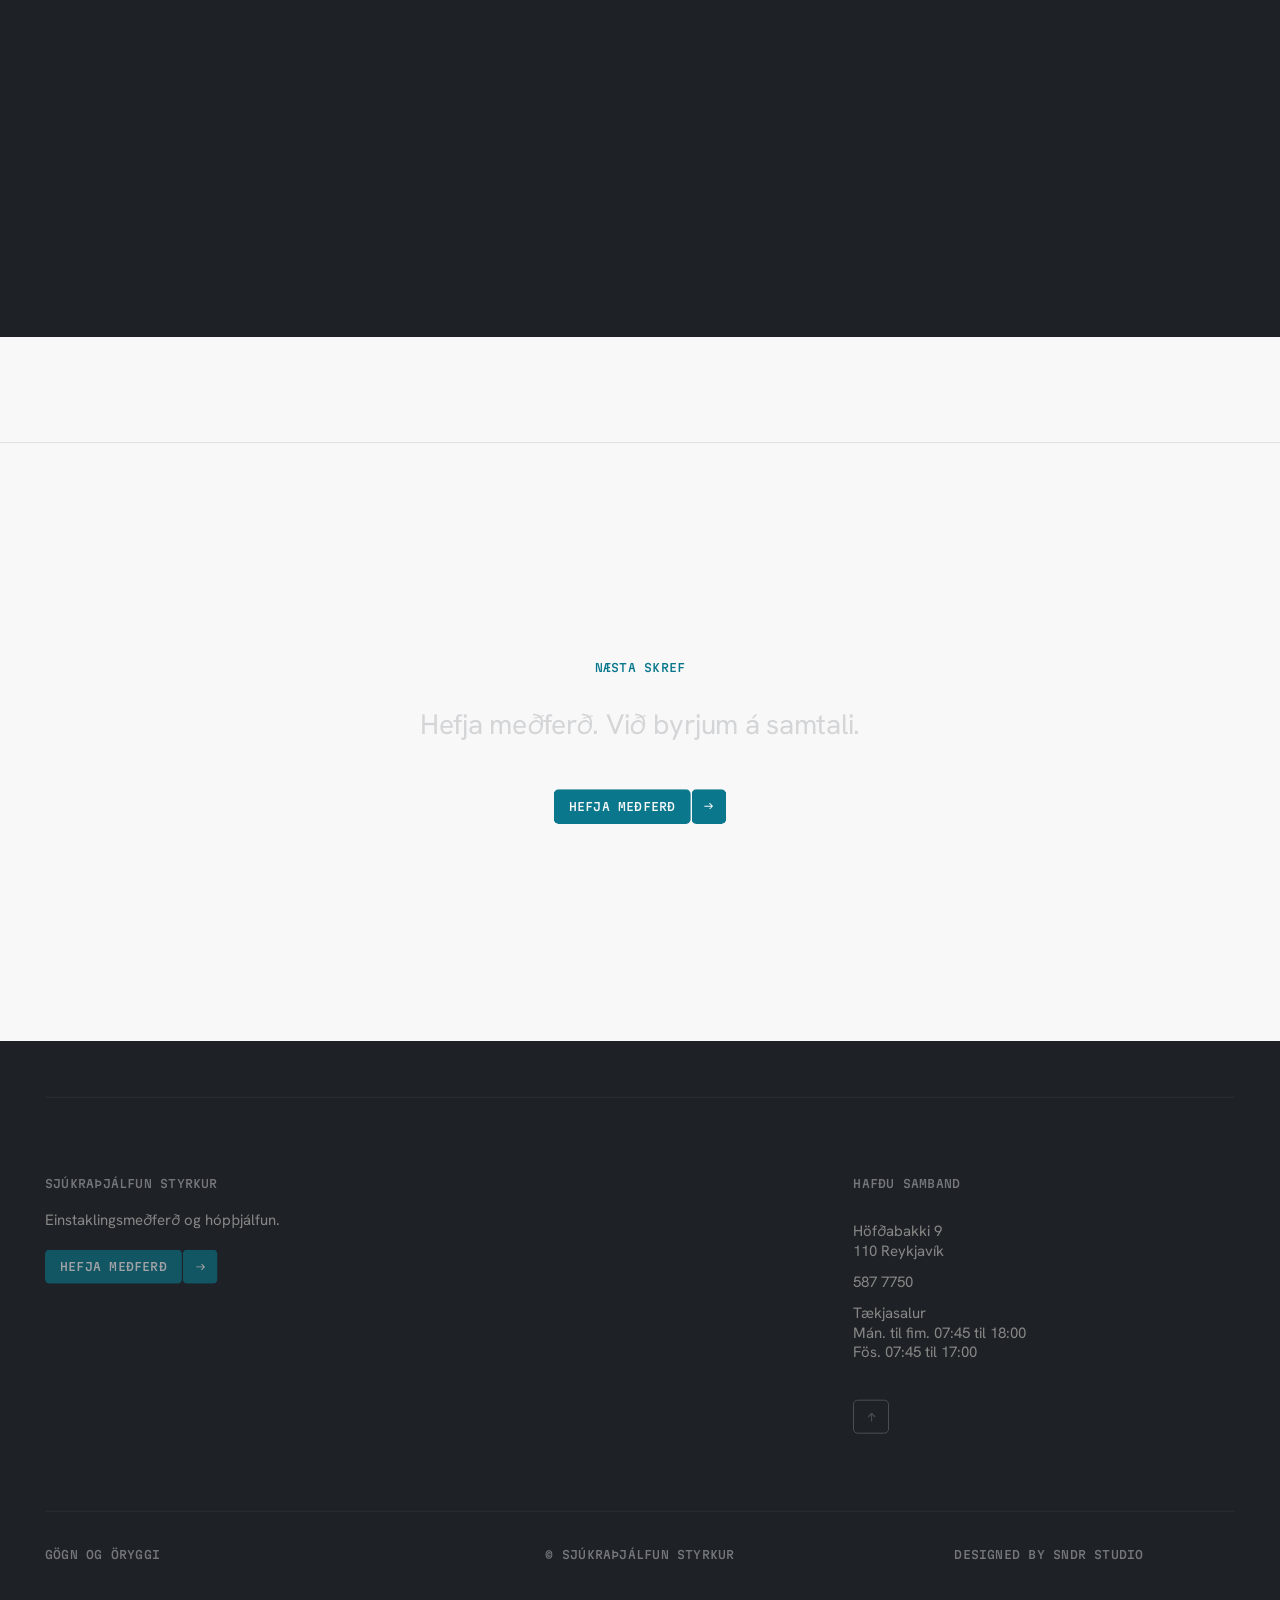
==== commit db5aa312: "Deploy 4e13de5 (noindex preview)" ====
--- a/index.html
+++ b/index.html
@@ -13,10 +13,10 @@
 (function(){var d=document.documentElement,open;window.styrkurGate=new Promise(function(r){open=r});window.styrkurOpen=open;
 try{var home=/(\/|index\.html)$/.test(location.pathname),seen=sessionStorage.getItem('styrkur-seen'),calm=matchMedia('(prefers-reduced-motion: reduce)').matches;
 if(home&&!seen&&!calm){d.classList.add('is-loading');setTimeout(function(){if(d.classList.contains('is-loading')){d.classList.remove('is-loading');var l=document.getElementById('ldr');if(l)l.remove();open()}},4500)}else open()}catch(e){open()}})();</script>
-<link rel="stylesheet" href="css/brand.css?v=styrkur-9">
-<link rel="stylesheet" href="css/site.css?v=styrkur-9">
-<link rel="stylesheet" href="css/pages.css?v=styrkur-9">
-<link rel="stylesheet" href="css/styrkur.css?v=styrkur-9">
+<link rel="stylesheet" href="css/brand.css?v=styrkur-10">
+<link rel="stylesheet" href="css/site.css?v=styrkur-10">
+<link rel="stylesheet" href="css/pages.css?v=styrkur-10">
+<link rel="stylesheet" href="css/styrkur.css?v=styrkur-10">
 </head>
 <body data-page="index">
 <!-- Frumgerð. Ekkert er sent úr eyðublaðinu. -->
@@ -70,15 +70,15 @@
 <li data-reveal="fade"><a class="cat__i" href="thjonusta.html#grunnstyrkur"><span class="cat__n">GrunnStyrkur</span><span class="cat__d"><span class="cat__t t-mono">Hópþjálfun</span><span>Fyrir þig sem átt erfitt með að finna þjálfun við hæfi vegna stoðkerfisverkja eða ert að hefja hreyfingu eftir langt hlé.</span></span><span class="cat__a" aria-hidden="true"><svg><use href="#arrow"/></svg></span><span class="cat__thumb"><img class="ph" src="img/DSC_3458-copy-e1670781083453-edited.jpg" width="907" height="567" alt="" loading="lazy" decoding="async"></span></a></li>
 <li data-reveal="fade"><a class="cat__i" href="thjonusta.html#hjarta"><span class="cat__n">Hjarta- og lungnahópar</span><span class="cat__d"><span class="cat__t t-mono">Hópþjálfun</span><span>Fyrir einstaklinga með hjarta-, æða- og lungnasjúkdóma eða áhættuþætti tengda þeim.</span></span><span class="cat__a" aria-hidden="true"><svg><use href="#arrow"/></svg></span><span class="cat__thumb"><img class="ph" src="img/DSC_3884l.jpg" width="1444" height="964" alt="" loading="lazy" decoding="async"></span></a></li>
 <li data-reveal="fade"><a class="cat__i" href="thjonusta.html#hugarstyrkur"><span class="cat__n">HugarStyrkur</span><span class="cat__d"><span class="cat__t t-mono">Hópþjálfun</span><span>Slökunar- og teygjutímar þar sem þú lærir slökunartækni til að nýta í daglegu lífi.</span></span><span class="cat__a" aria-hidden="true"><svg><use href="#arrow"/></svg></span><span class="cat__thumb"><img class="ph" src="img/DSC_3889l.jpg" width="1379" height="920" alt="" loading="lazy" decoding="async"></span></a></li>
-<li data-reveal="fade"><a class="cat__i" href="thjonusta.html#jafnvaegi"><span class="cat__n">JafnvægisStyrkur</span><span class="cat__d"><span class="cat__t t-mono">Hópþjálfun</span><span>Fyrir einstaklinga með vægar til meðalmiklar jafnvægis- og færnisskerðingar.</span></span><span class="cat__a" aria-hidden="true"><svg><use href="#arrow"/></svg></span><span class="cat__thumb"><img class="ph" src="img/IMG_5588-scaled-e1670781606950.jpg" width="1920" height="1331" alt="" loading="lazy" decoding="async"></span></a></li>
+<li data-reveal="fade"><a class="cat__i" href="thjonusta.html#jafnvaegi"><span class="cat__n">Jafnvægis&shy;Styrkur</span><span class="cat__d"><span class="cat__t t-mono">Hópþjálfun</span><span>Fyrir einstaklinga með vægar til meðalmiklar jafnvægis- og færnisskerðingar.</span></span><span class="cat__a" aria-hidden="true"><svg><use href="#arrow"/></svg></span><span class="cat__thumb"><img class="ph" src="img/IMG_5588-scaled-e1670781606950.jpg" width="1920" height="1331" alt="" loading="lazy" decoding="async"></span></a></li>
 <li data-reveal="fade"><a class="cat__i" href="thjonusta.html#liljur"><span class="cat__n">Liljur og Kubbar</span><span class="cat__d"><span class="cat__t t-mono">Hópþjálfun</span><span>Liljur eru fyrir konur og Kubbar fyrir karla sem þurfa aðhald og aðlögun vegna stoðkerfis- eða taugaeinkenna.</span></span><span class="cat__a" aria-hidden="true"><svg><use href="#arrow"/></svg></span><span class="cat__thumb"><img class="ph" src="img/DSC_3458-copy-e1670781083453-edited.jpg" width="907" height="567" alt="" loading="lazy" decoding="async"></span></a></li>
 <li data-reveal="fade"><a class="cat__i" href="thjonusta.html#lidstyrkur"><span class="cat__n">LiðStyrkur</span><span class="cat__d"><span class="cat__t t-mono">Hópþjálfun</span><span>Fyrir einstaklinga með slitgigt í mjöðmum eða hnjám.</span></span><span class="cat__a" aria-hidden="true"><svg><use href="#arrow"/></svg></span><span class="cat__thumb"><img class="ph" src="img/DSC_3884l.jpg" width="1444" height="964" alt="" loading="lazy" decoding="async"></span></a></li>
 <li data-reveal="fade"><a class="cat__i" href="thjonusta.html#ms"><span class="cat__n">MS hópar</span><span class="cat__d"><span class="cat__t t-mono">Hópþjálfun</span><span>Þjálfun undir leiðsögn sjúkraþjálfara fyrir einstaklinga með MS.</span></span><span class="cat__a" aria-hidden="true"><svg><use href="#arrow"/></svg></span><span class="cat__thumb"><img class="ph" src="img/DSC_3889l.jpg" width="1379" height="920" alt="" loading="lazy" decoding="async"></span></a></li>
 <li data-reveal="fade"><a class="cat__i" href="thjonusta.html#parkinson"><span class="cat__n">Parkinson hópar</span><span class="cat__d"><span class="cat__t t-mono">Hópþjálfun</span><span>Fyrir einstaklinga með Parkinson eða tengda sjúkdóma.</span></span><span class="cat__a" aria-hidden="true"><svg><use href="#arrow"/></svg></span><span class="cat__thumb"><img class="ph" src="img/IMG_5588-scaled-e1670781606950.jpg" width="1920" height="1331" alt="" loading="lazy" decoding="async"></span></a></li>
 <li data-reveal="fade"><a class="cat__i" href="thjonusta.html#yoga"><span class="cat__n">Raja Yoga</span><span class="cat__d"><span class="cat__t t-mono">Hópþjálfun</span><span>Mjúkir og styrkjandi morguntímar fyrir konur og karla sem vilja styrkja undirstöður sínar í jóga.</span></span><span class="cat__a" aria-hidden="true"><svg><use href="#arrow"/></svg></span><span class="cat__thumb"><img class="ph" src="img/DSC_3458-copy-e1670781083453-edited.jpg" width="907" height="567" alt="" loading="lazy" decoding="async"></span></a></li>
 <li data-reveal="fade"><a class="cat__i" href="thjonusta.html#taekjasalur"><span class="cat__n">Tækjasalshópar</span><span class="cat__d"><span class="cat__t t-mono">Hópþjálfun</span><span>Litlir hópar þar sem sjúkraþjálfari leiðbeinir og fylgir æfingaáætlun eftir.</span></span><span class="cat__a" aria-hidden="true"><svg><use href="#arrow"/></svg></span><span class="cat__thumb"><img class="ph" src="img/DSC_3884l.jpg" width="1444" height="964" alt="" loading="lazy" decoding="async"></span></a></li>
-<li data-reveal="fade"><a class="cat__i" href="thjonusta.html#ungmenni"><span class="cat__n">UngmennaStyrkur</span><span class="cat__d"><span class="cat__t t-mono">Hópþjálfun</span><span>Hópþjálfun með sjúkraþjálfara fyrir trans ungmenni.</span></span><span class="cat__a" aria-hidden="true"><svg><use href="#arrow"/></svg></span><span class="cat__thumb"><img class="ph" src="img/DSC_3889l.jpg" width="1379" height="920" alt="" loading="lazy" decoding="async"></span></a></li>
-<li data-reveal="fade"><a class="cat__i" href="thjonusta.html#vefjagigt"><span class="cat__n">Vefjagigtarleikfimi</span><span class="cat__d"><span class="cat__t t-mono">Hópþjálfun</span><span>Leikfimi fyrir fólk með vefjagigt og aðra gigtarsjúkdóma.</span></span><span class="cat__a" aria-hidden="true"><svg><use href="#arrow"/></svg></span><span class="cat__thumb"><img class="ph" src="img/IMG_5588-scaled-e1670781606950.jpg" width="1920" height="1331" alt="" loading="lazy" decoding="async"></span></a></li>
+<li data-reveal="fade"><a class="cat__i" href="thjonusta.html#ungmenni"><span class="cat__n">Ungmenna&shy;Styrkur</span><span class="cat__d"><span class="cat__t t-mono">Hópþjálfun</span><span>Hópþjálfun með sjúkraþjálfara fyrir trans ungmenni.</span></span><span class="cat__a" aria-hidden="true"><svg><use href="#arrow"/></svg></span><span class="cat__thumb"><img class="ph" src="img/DSC_3889l.jpg" width="1379" height="920" alt="" loading="lazy" decoding="async"></span></a></li>
+<li data-reveal="fade"><a class="cat__i" href="thjonusta.html#vefjagigt"><span class="cat__n">Vefjagigtar&shy;leikfimi</span><span class="cat__d"><span class="cat__t t-mono">Hópþjálfun</span><span>Leikfimi fyrir fólk með vefjagigt og aðra gigtarsjúkdóma.</span></span><span class="cat__a" aria-hidden="true"><svg><use href="#arrow"/></svg></span><span class="cat__thumb"><img class="ph" src="img/IMG_5588-scaled-e1670781606950.jpg" width="1920" height="1331" alt="" loading="lazy" decoding="async"></span></a></li>
 <li data-reveal="fade"><a class="cat__i" href="thjonusta.html#lifsstyrkur"><span class="cat__n">LífsStyrkur</span><span class="cat__d"><span class="cat__t t-mono">Hópþjálfun</span><span>Hópur skráður í stundaskrá Styrks.</span></span><span class="cat__a" aria-hidden="true"><svg><use href="#arrow"/></svg></span><span class="cat__thumb"><img class="ph" src="img/DSC_3458-copy-e1670781083453-edited.jpg" width="907" height="567" alt="" loading="lazy" decoding="async"></span></a></li>
 <li data-reveal="fade"><a class="cat__i" href="thjonusta.html#thraut"><span class="cat__n">Þraut</span><span class="cat__d"><span class="cat__t t-mono">Hópþjálfun</span><span>Þraut, Þraut Heilsugrunnur og Þraut leikfimi/slökun birtast í stundaskrá.</span></span><span class="cat__a" aria-hidden="true"><svg><use href="#arrow"/></svg></span><span class="cat__thumb"><img class="ph" src="img/DSC_3884l.jpg" width="1444" height="964" alt="" loading="lazy" decoding="async"></span></a></li>
 </ul></section>
@@ -191,7 +191,7 @@
 <a class="btn " href="starfsfolk.html"><span class="btn__in"><span class="btn__seg">Sjá starfsfólkið</span><span class="btn__seg btn__seg--icon"><svg aria-hidden="true"><use href="#arrow"/></svg></span></span></a></div><div class="tm__media"><span class="plx__m"><img class="ph" src="img/DSC_3018sq.jpg" width="600" height="600" alt="Hjá Sjúkraþjálfun Styrk" loading="lazy" decoding="async"></span></div></div></section>
 <section class="jt grid px" data-theme="white" id="frettir"><div class="jt__head">
 <h2 class="t-h2" data-split="lines3d">Fréttir af starfinu</h2>
-<p class="st-note">Dæmi um uppsetningu. Engar staðfestar fréttir Styrks fundust á vefnum.</p>
+<p class="st-note">Dæmi um uppsetningu frétta.</p>
 </div><div class="jt__cta"><a class="btn " href="frettir.html"><span class="btn__in"><span class="btn__seg">Allar fréttir</span><span class="btn__seg btn__seg--icon"><svg aria-hidden="true"><use href="#arrow"/></svg></span></span></a></div><ul class="jt__row">
 <li>
 <article class="tile" id="daemi-1" data-reveal="up"><div class="tile__img"><img class="ph" src="img/DSC_3448-copy.jpg" width="1200" height="801" alt="" loading="lazy" decoding="async"><span class="tile__chip t-mono">Dæmi</span></div><div class="tile__body">
@@ -261,7 +261,7 @@
 <script src="js/vendor/ScrollToPlugin.min.js"></script>
 <script src="js/vendor/CustomEase.min.js"></script>
 <script src="js/vendor/lenis.min.js"></script>
-<script src="js/site.js?v=styrkur-9"></script>
-<script src="js/styrkur.js?v=styrkur-9"></script>
+<script src="js/site.js?v=styrkur-10"></script>
+<script src="js/styrkur.js?v=styrkur-10"></script>
 </body>
 </html>
--- a/css/styrkur.css
+++ b/css/styrkur.css
@@ -418,3 +418,26 @@
   .ftr__nav .ftr__list>li:last-child{margin-bottom:1.6rem}
 }
 .ftr__contact{flex-direction:column;align-items:flex-start;row-gap:1.2rem}
+
+/* QA pass 2026-10-27 (Codex critique, checked against the captures) */
+/* Inner-page hero photo: the base parks it 40vh down and lets a scroll-driven animation lift it. With reduced motion,
+   or in a browser without scroll timelines, nothing lifts it and a dark band shows above the photo. */
+@media (prefers-reduced-motion:reduce){.phero__bg,.phero__bg .ph{top:0!important;height:100%!important}}
+@supports not (animation-timeline:scroll()){.phero__bg,.phero__bg .ph{top:0!important;height:100%!important}}
+/* Footer dimming overlay: its fade-out is switched off on phones and with reduced motion, which left the footer dimmed */
+@media (max-width:519px),(prefers-reduced-motion:reduce){.ftr::before{display:none}}
+/* Touch targets: buttons and timetable names reach 44px on touch screens */
+@media (pointer:coarse){
+  .btn{height:max(44px,3.7rem)}
+  .btn__seg--icon,.ftr__top .btn__seg{min-width:44px}
+  .ftr__top{height:44px}
+  .st-session a{display:inline-flex;align-items:center;min-height:44px}
+  .ftr__contact>a,.ftr__bot a{display:inline-flex;align-items:center;min-height:44px}
+}
+/* A button that follows an intro paragraph gets air instead of touching it */
+.lwc__body>.btn{margin-top:2.4rem}
+body[data-page="stundaskra"] main>section:last-child{padding-bottom:8rem}
+/* Service names break only at the soft hyphens in the markup, never mid-word */
+.cat__n{overflow-wrap:normal;word-break:normal;hyphens:manual}
+/* Staff without a photo: initials on the stone ground instead of a stock silhouette */
+.mem__img--ini{display:flex;align-items:center;justify-content:center;background:#e4e6e2;color:var(--signal)}
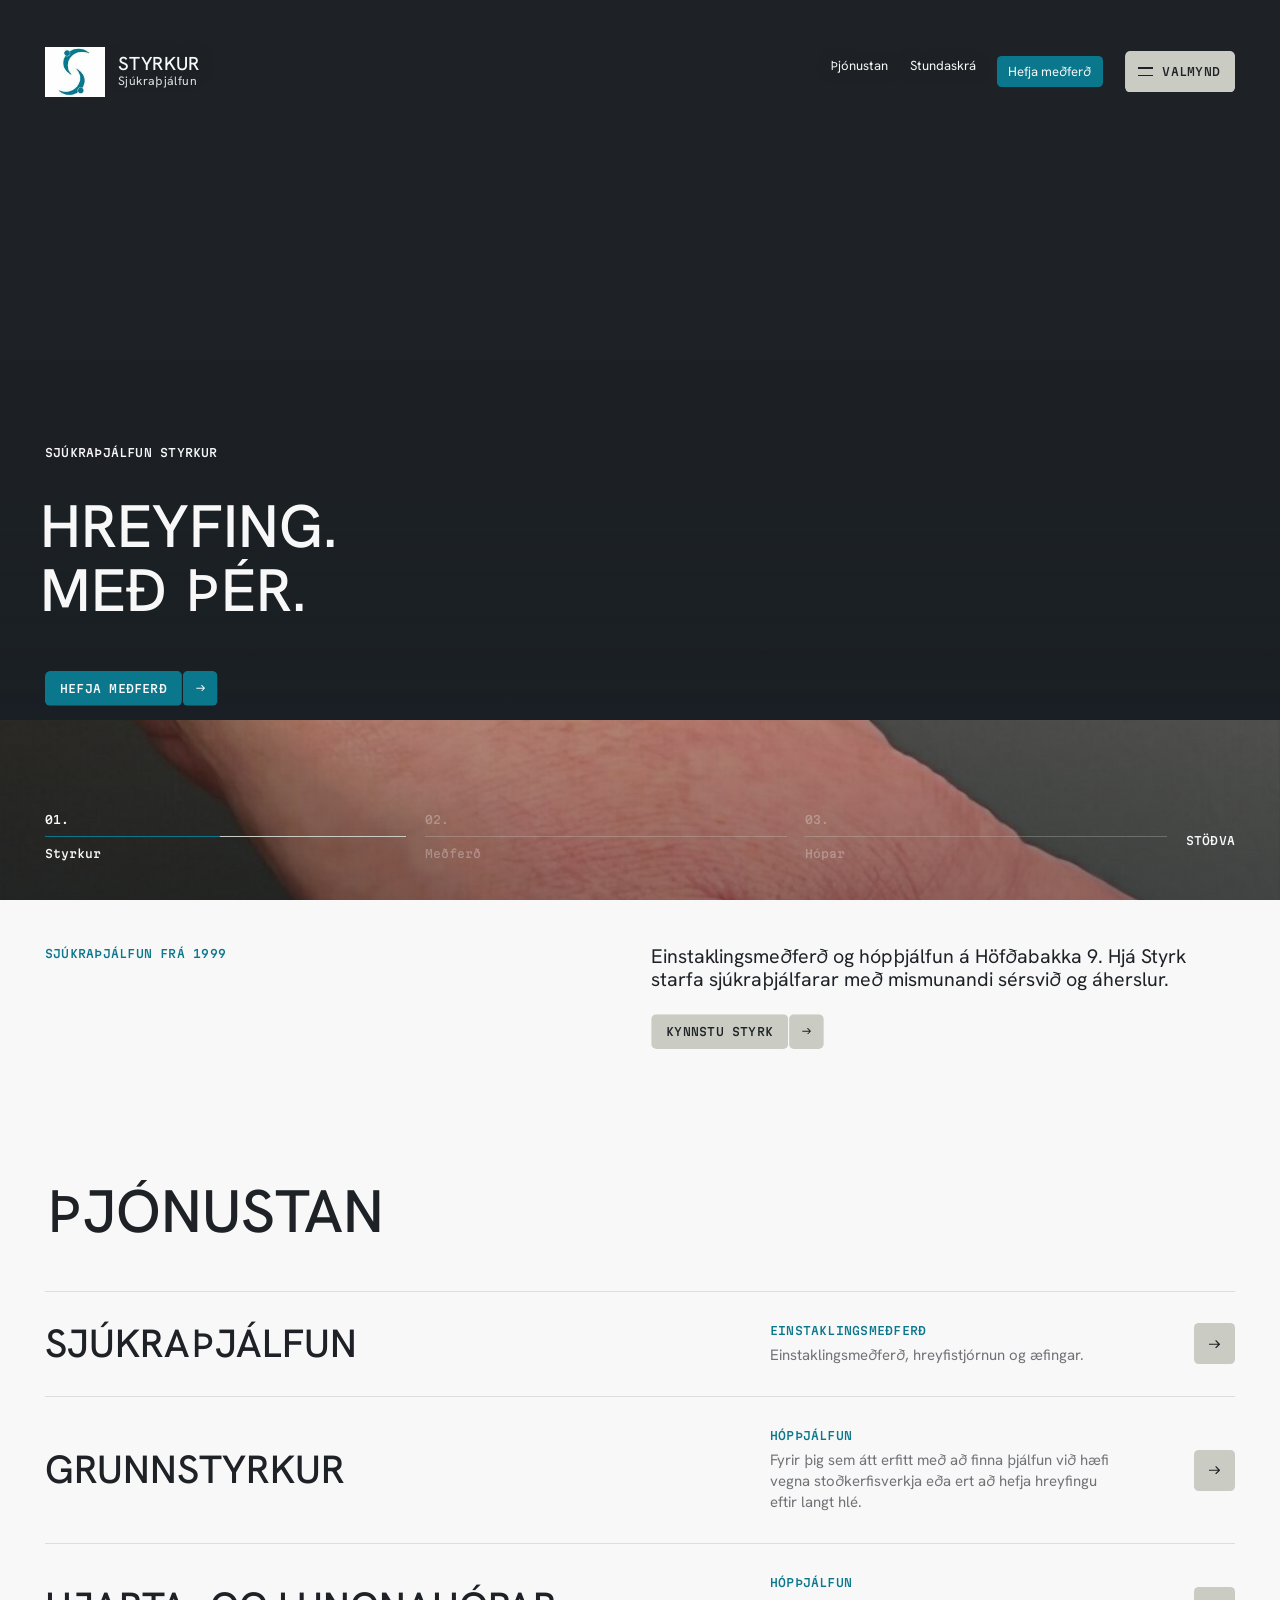
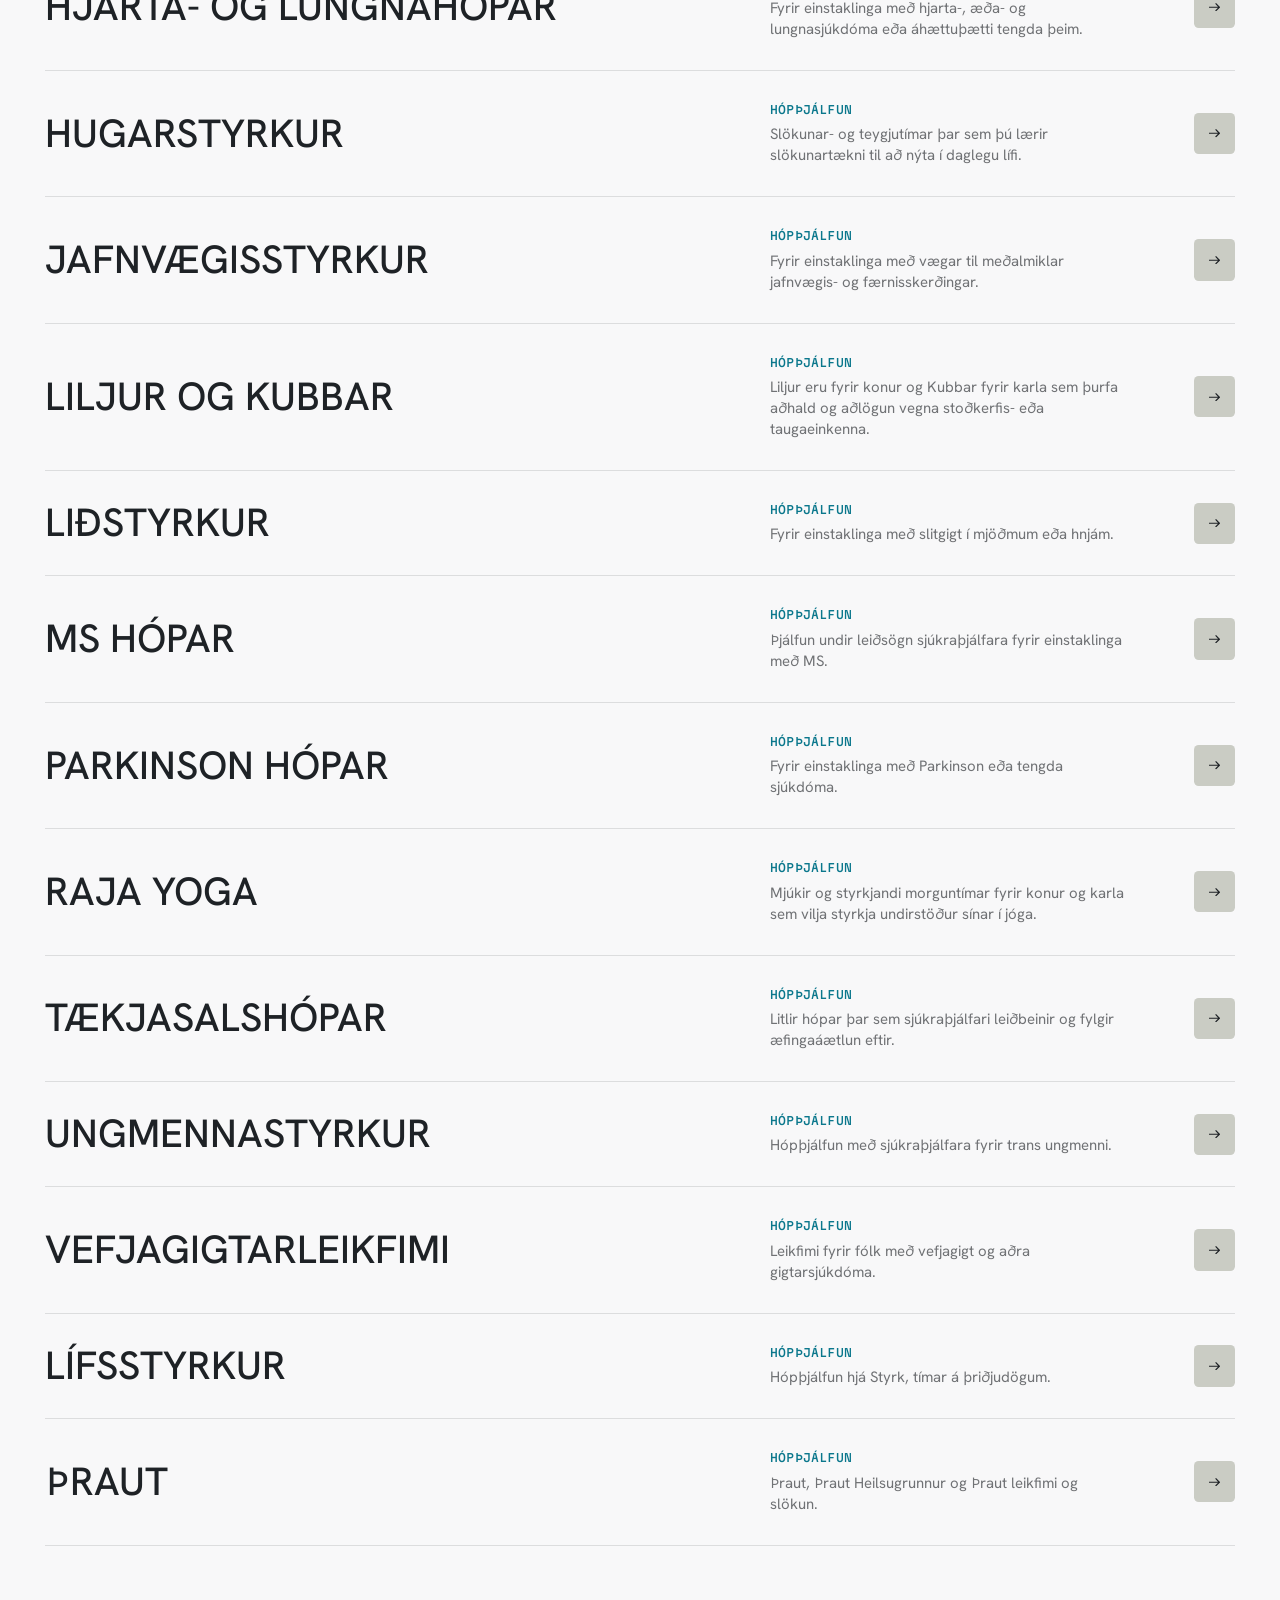
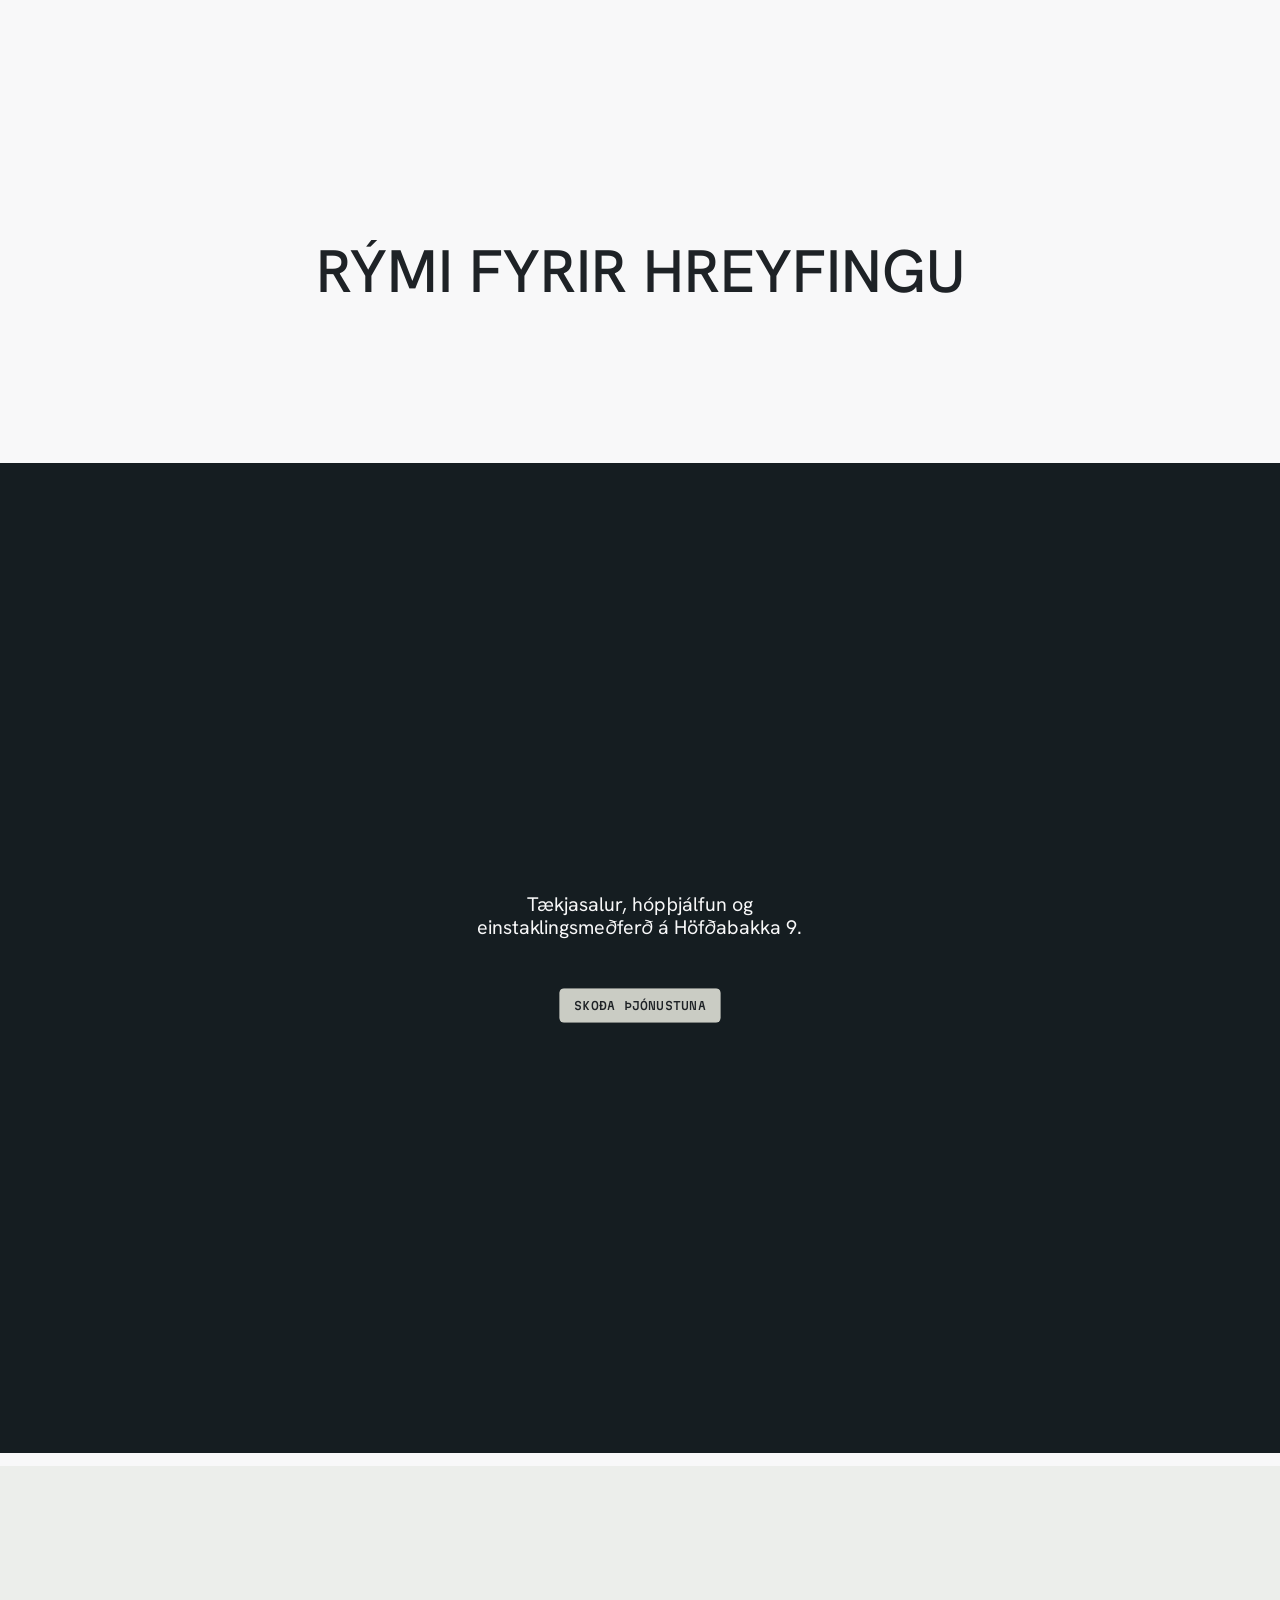
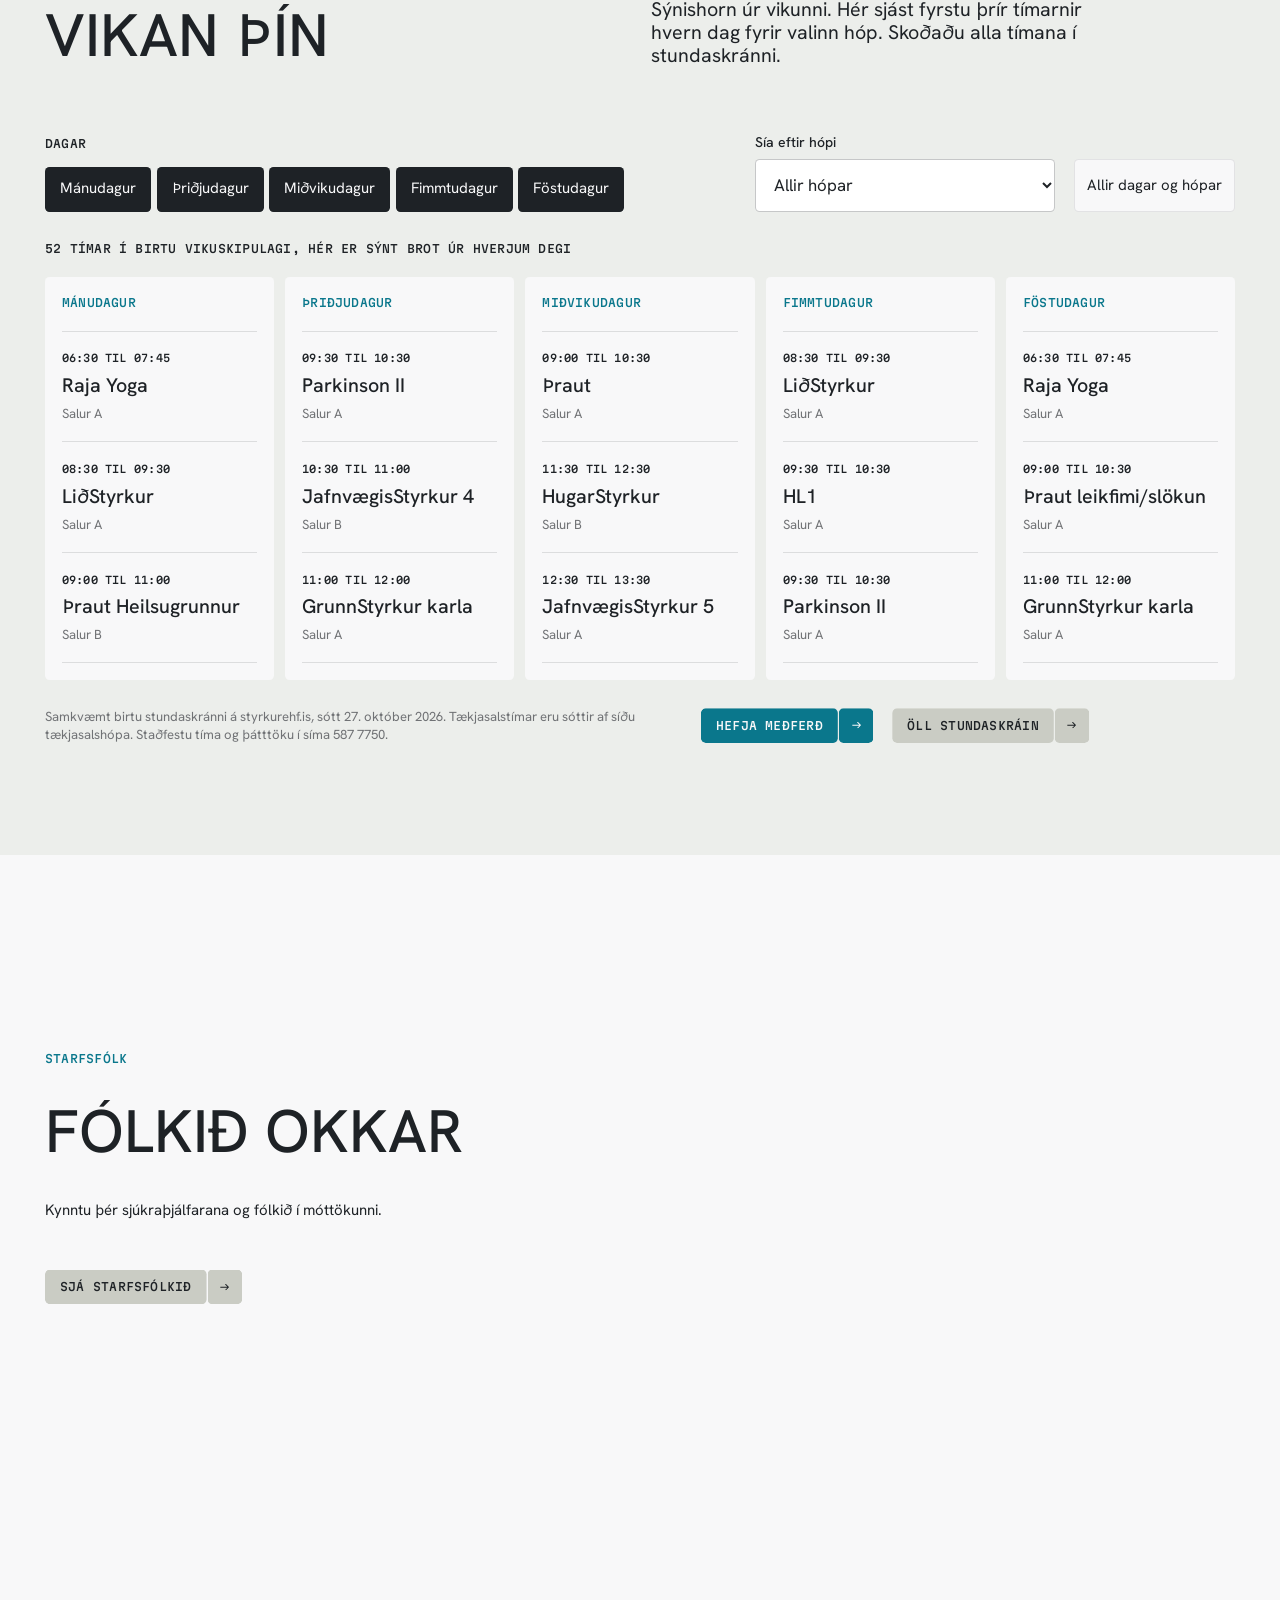
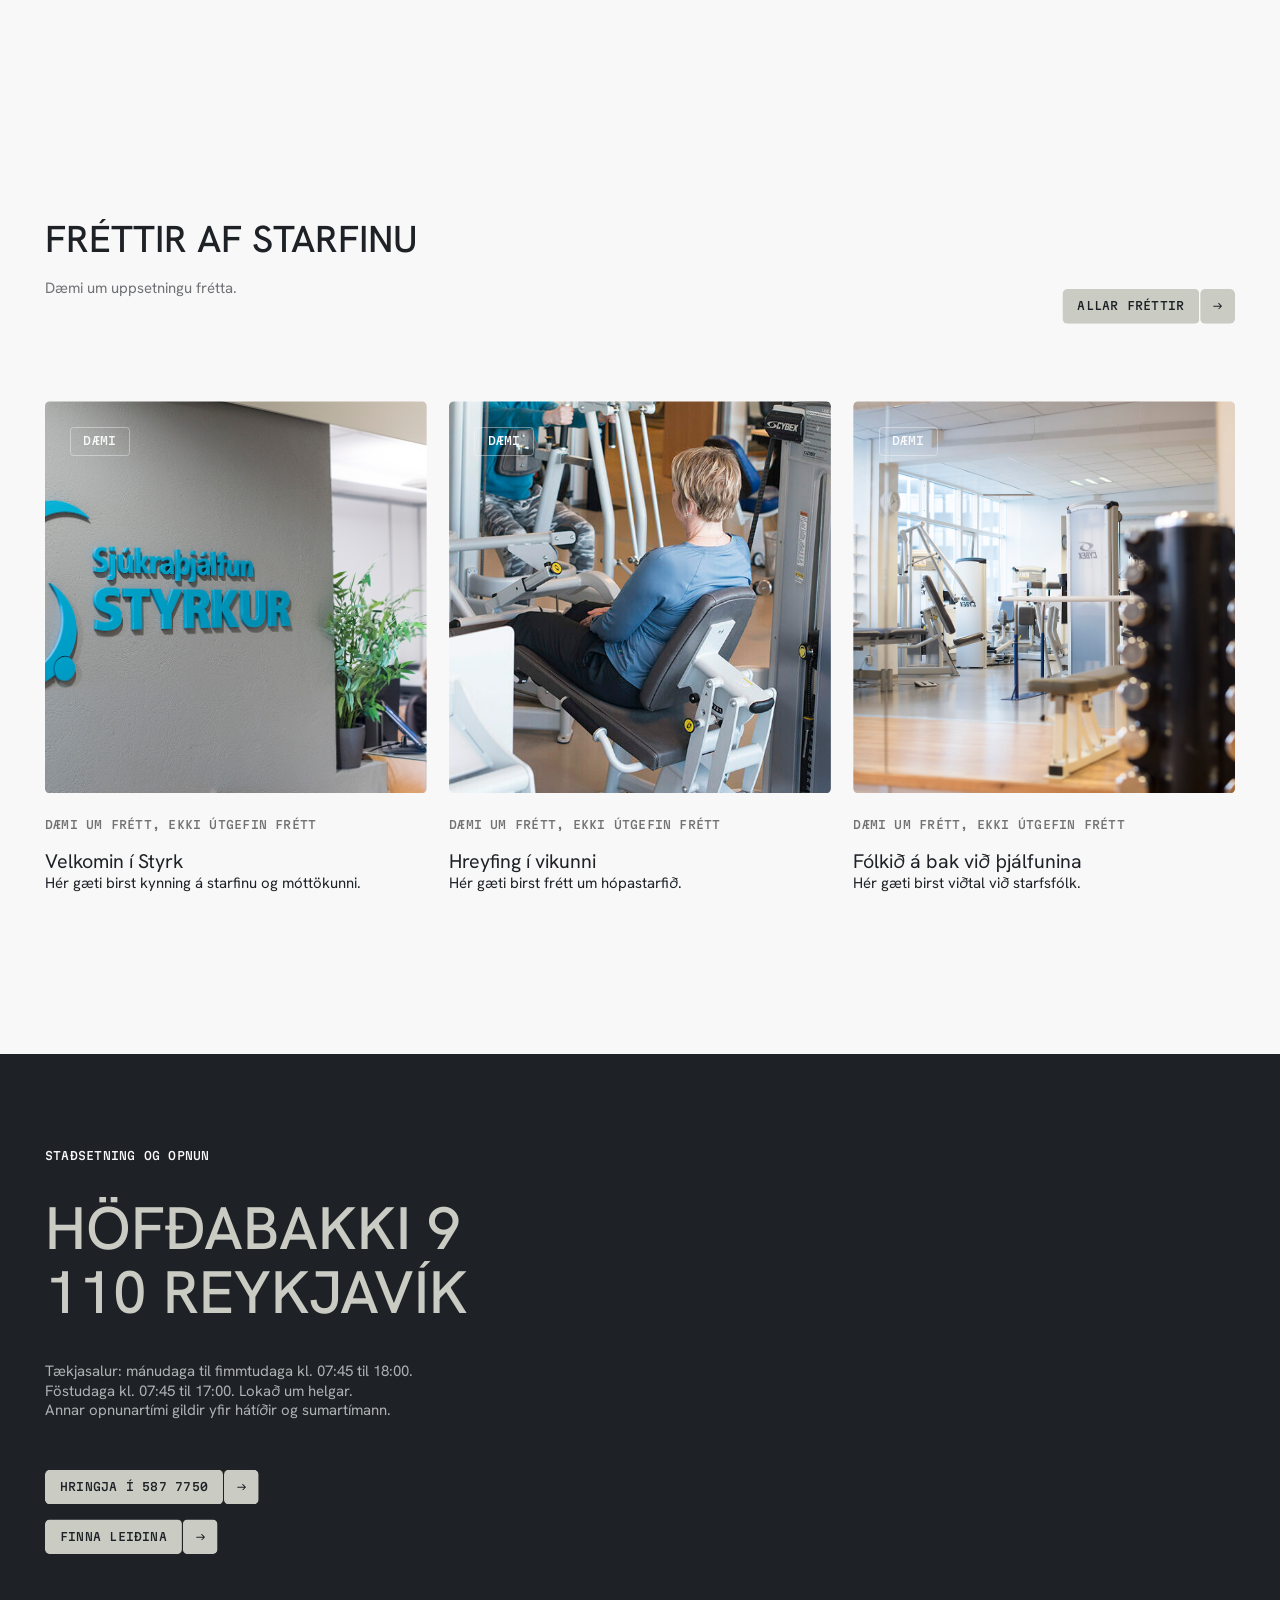
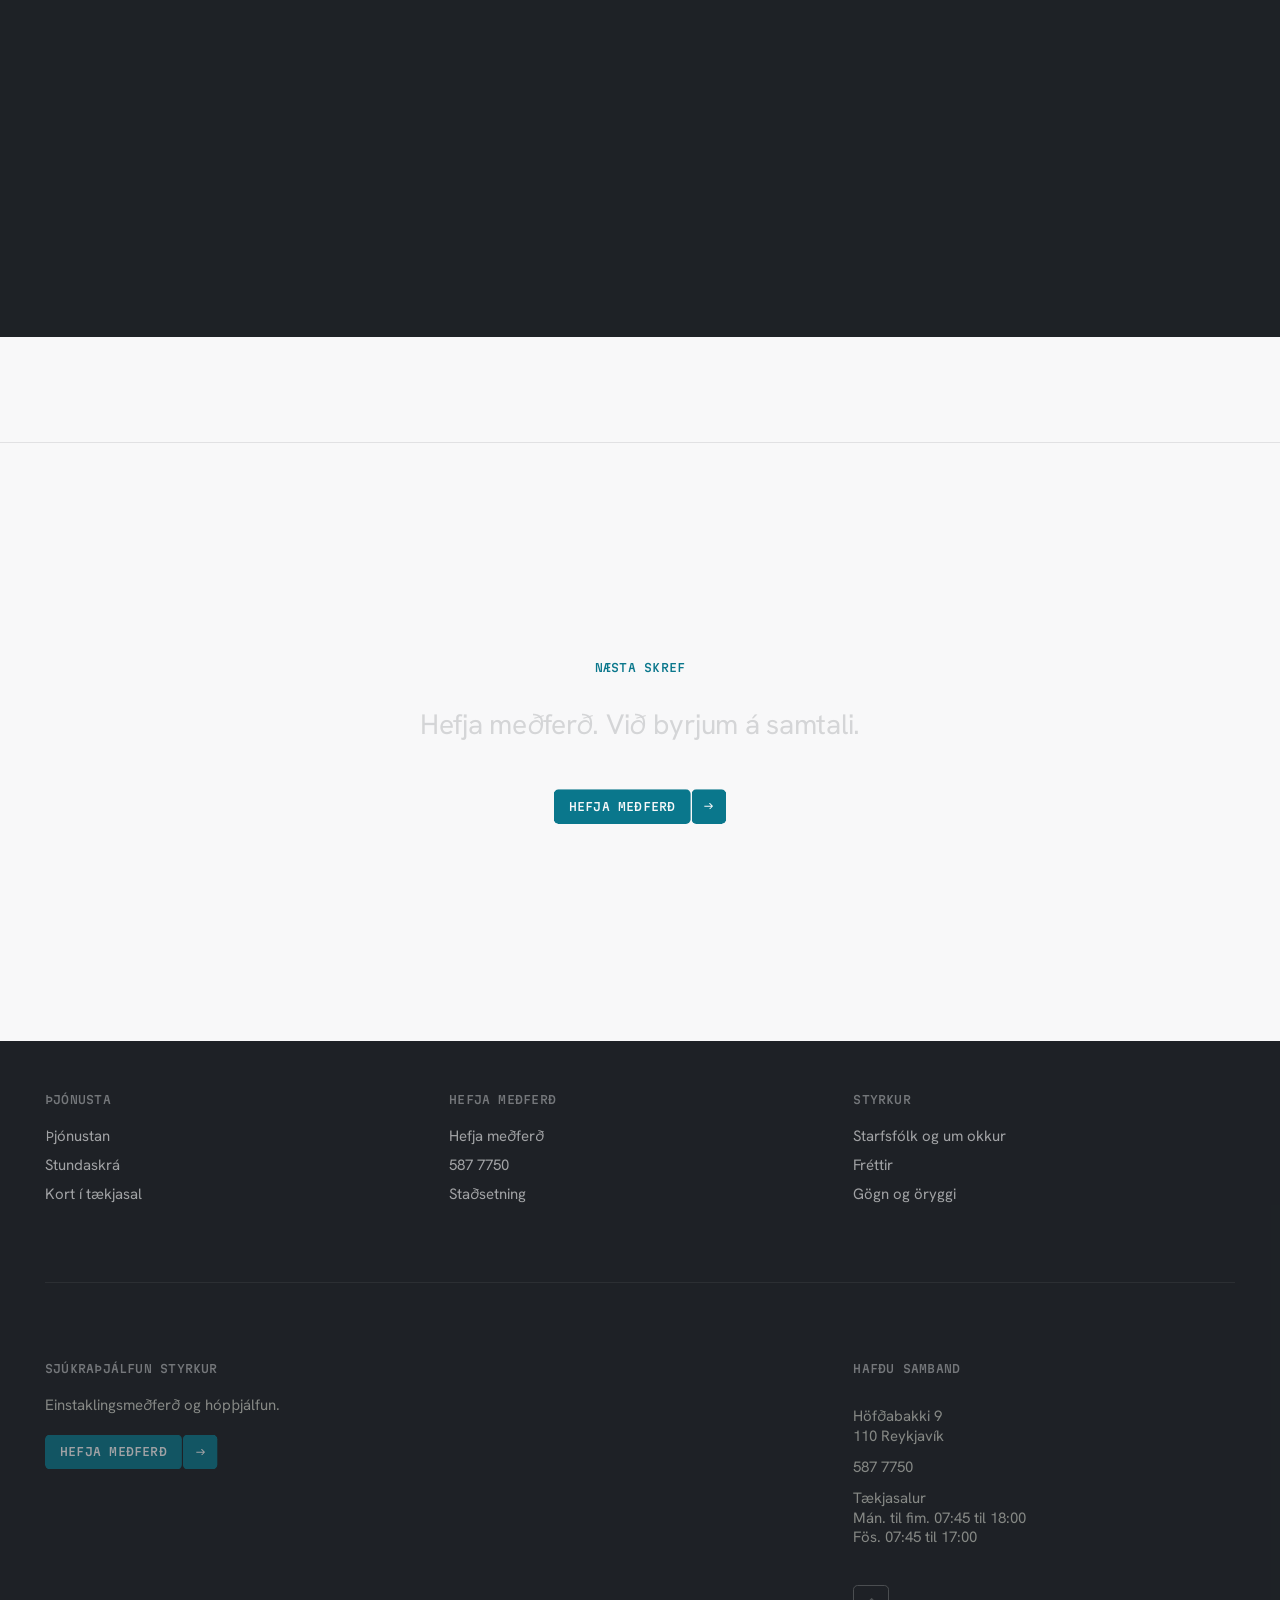
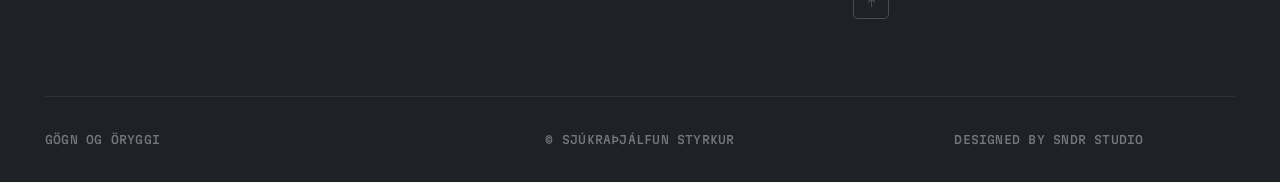
==== commit 0b2c6a3b: "Deploy 969d9b5 (noindex preview)" ====
--- a/index.html
+++ b/index.html
@@ -13,10 +13,10 @@
 (function(){var d=document.documentElement,open;window.styrkurGate=new Promise(function(r){open=r});window.styrkurOpen=open;
 try{var home=/(\/|index\.html)$/.test(location.pathname),seen=sessionStorage.getItem('styrkur-seen'),calm=matchMedia('(prefers-reduced-motion: reduce)').matches;
 if(home&&!seen&&!calm){d.classList.add('is-loading');setTimeout(function(){if(d.classList.contains('is-loading')){d.classList.remove('is-loading');var l=document.getElementById('ldr');if(l)l.remove();open()}},4500)}else open()}catch(e){open()}})();</script>
-<link rel="stylesheet" href="css/brand.css?v=styrkur-10">
-<link rel="stylesheet" href="css/site.css?v=styrkur-10">
-<link rel="stylesheet" href="css/pages.css?v=styrkur-10">
-<link rel="stylesheet" href="css/styrkur.css?v=styrkur-10">
+<link rel="stylesheet" href="css/brand.css?v=styrkur-12">
+<link rel="stylesheet" href="css/site.css?v=styrkur-12">
+<link rel="stylesheet" href="css/pages.css?v=styrkur-12">
+<link rel="stylesheet" href="css/styrkur.css?v=styrkur-12">
 </head>
 <body data-page="index">
 <!-- Frumgerð. Ekkert er sent úr eyðublaðinu. -->
@@ -79,8 +79,8 @@
 <li data-reveal="fade"><a class="cat__i" href="thjonusta.html#taekjasalur"><span class="cat__n">Tækjasalshópar</span><span class="cat__d"><span class="cat__t t-mono">Hópþjálfun</span><span>Litlir hópar þar sem sjúkraþjálfari leiðbeinir og fylgir æfingaáætlun eftir.</span></span><span class="cat__a" aria-hidden="true"><svg><use href="#arrow"/></svg></span><span class="cat__thumb"><img class="ph" src="img/DSC_3884l.jpg" width="1444" height="964" alt="" loading="lazy" decoding="async"></span></a></li>
 <li data-reveal="fade"><a class="cat__i" href="thjonusta.html#ungmenni"><span class="cat__n">Ungmenna&shy;Styrkur</span><span class="cat__d"><span class="cat__t t-mono">Hópþjálfun</span><span>Hópþjálfun með sjúkraþjálfara fyrir trans ungmenni.</span></span><span class="cat__a" aria-hidden="true"><svg><use href="#arrow"/></svg></span><span class="cat__thumb"><img class="ph" src="img/DSC_3889l.jpg" width="1379" height="920" alt="" loading="lazy" decoding="async"></span></a></li>
 <li data-reveal="fade"><a class="cat__i" href="thjonusta.html#vefjagigt"><span class="cat__n">Vefjagigtar&shy;leikfimi</span><span class="cat__d"><span class="cat__t t-mono">Hópþjálfun</span><span>Leikfimi fyrir fólk með vefjagigt og aðra gigtarsjúkdóma.</span></span><span class="cat__a" aria-hidden="true"><svg><use href="#arrow"/></svg></span><span class="cat__thumb"><img class="ph" src="img/IMG_5588-scaled-e1670781606950.jpg" width="1920" height="1331" alt="" loading="lazy" decoding="async"></span></a></li>
-<li data-reveal="fade"><a class="cat__i" href="thjonusta.html#lifsstyrkur"><span class="cat__n">LífsStyrkur</span><span class="cat__d"><span class="cat__t t-mono">Hópþjálfun</span><span>Hópur skráður í stundaskrá Styrks.</span></span><span class="cat__a" aria-hidden="true"><svg><use href="#arrow"/></svg></span><span class="cat__thumb"><img class="ph" src="img/DSC_3458-copy-e1670781083453-edited.jpg" width="907" height="567" alt="" loading="lazy" decoding="async"></span></a></li>
-<li data-reveal="fade"><a class="cat__i" href="thjonusta.html#thraut"><span class="cat__n">Þraut</span><span class="cat__d"><span class="cat__t t-mono">Hópþjálfun</span><span>Þraut, Þraut Heilsugrunnur og Þraut leikfimi/slökun birtast í stundaskrá.</span></span><span class="cat__a" aria-hidden="true"><svg><use href="#arrow"/></svg></span><span class="cat__thumb"><img class="ph" src="img/DSC_3884l.jpg" width="1444" height="964" alt="" loading="lazy" decoding="async"></span></a></li>
+<li data-reveal="fade"><a class="cat__i" href="thjonusta.html#lifsstyrkur"><span class="cat__n">LífsStyrkur</span><span class="cat__d"><span class="cat__t t-mono">Hópþjálfun</span><span>Hópþjálfun hjá Styrk, tímar á þriðjudögum.</span></span><span class="cat__a" aria-hidden="true"><svg><use href="#arrow"/></svg></span><span class="cat__thumb"><img class="ph" src="img/DSC_3458-copy-e1670781083453-edited.jpg" width="907" height="567" alt="" loading="lazy" decoding="async"></span></a></li>
+<li data-reveal="fade"><a class="cat__i" href="thjonusta.html#thraut"><span class="cat__n">Þraut</span><span class="cat__d"><span class="cat__t t-mono">Hópþjálfun</span><span>Þraut, Þraut Heilsugrunnur og Þraut leikfimi og slökun.</span></span><span class="cat__a" aria-hidden="true"><svg><use href="#arrow"/></svg></span><span class="cat__thumb"><img class="ph" src="img/DSC_3884l.jpg" width="1444" height="964" alt="" loading="lazy" decoding="async"></span></a></li>
 </ul></section>
 <section class="fsm" data-theme="white" id="thjalfun"><div class="fsm__intro px">
 <h2 class="t-h1" data-split="lines3d">Rými fyrir hreyfingu</h2>
@@ -261,7 +261,7 @@
 <script src="js/vendor/ScrollToPlugin.min.js"></script>
 <script src="js/vendor/CustomEase.min.js"></script>
 <script src="js/vendor/lenis.min.js"></script>
-<script src="js/site.js?v=styrkur-10"></script>
-<script src="js/styrkur.js?v=styrkur-10"></script>
+<script src="js/site.js?v=styrkur-12"></script>
+<script src="js/styrkur.js?v=styrkur-12"></script>
 </body>
 </html>
